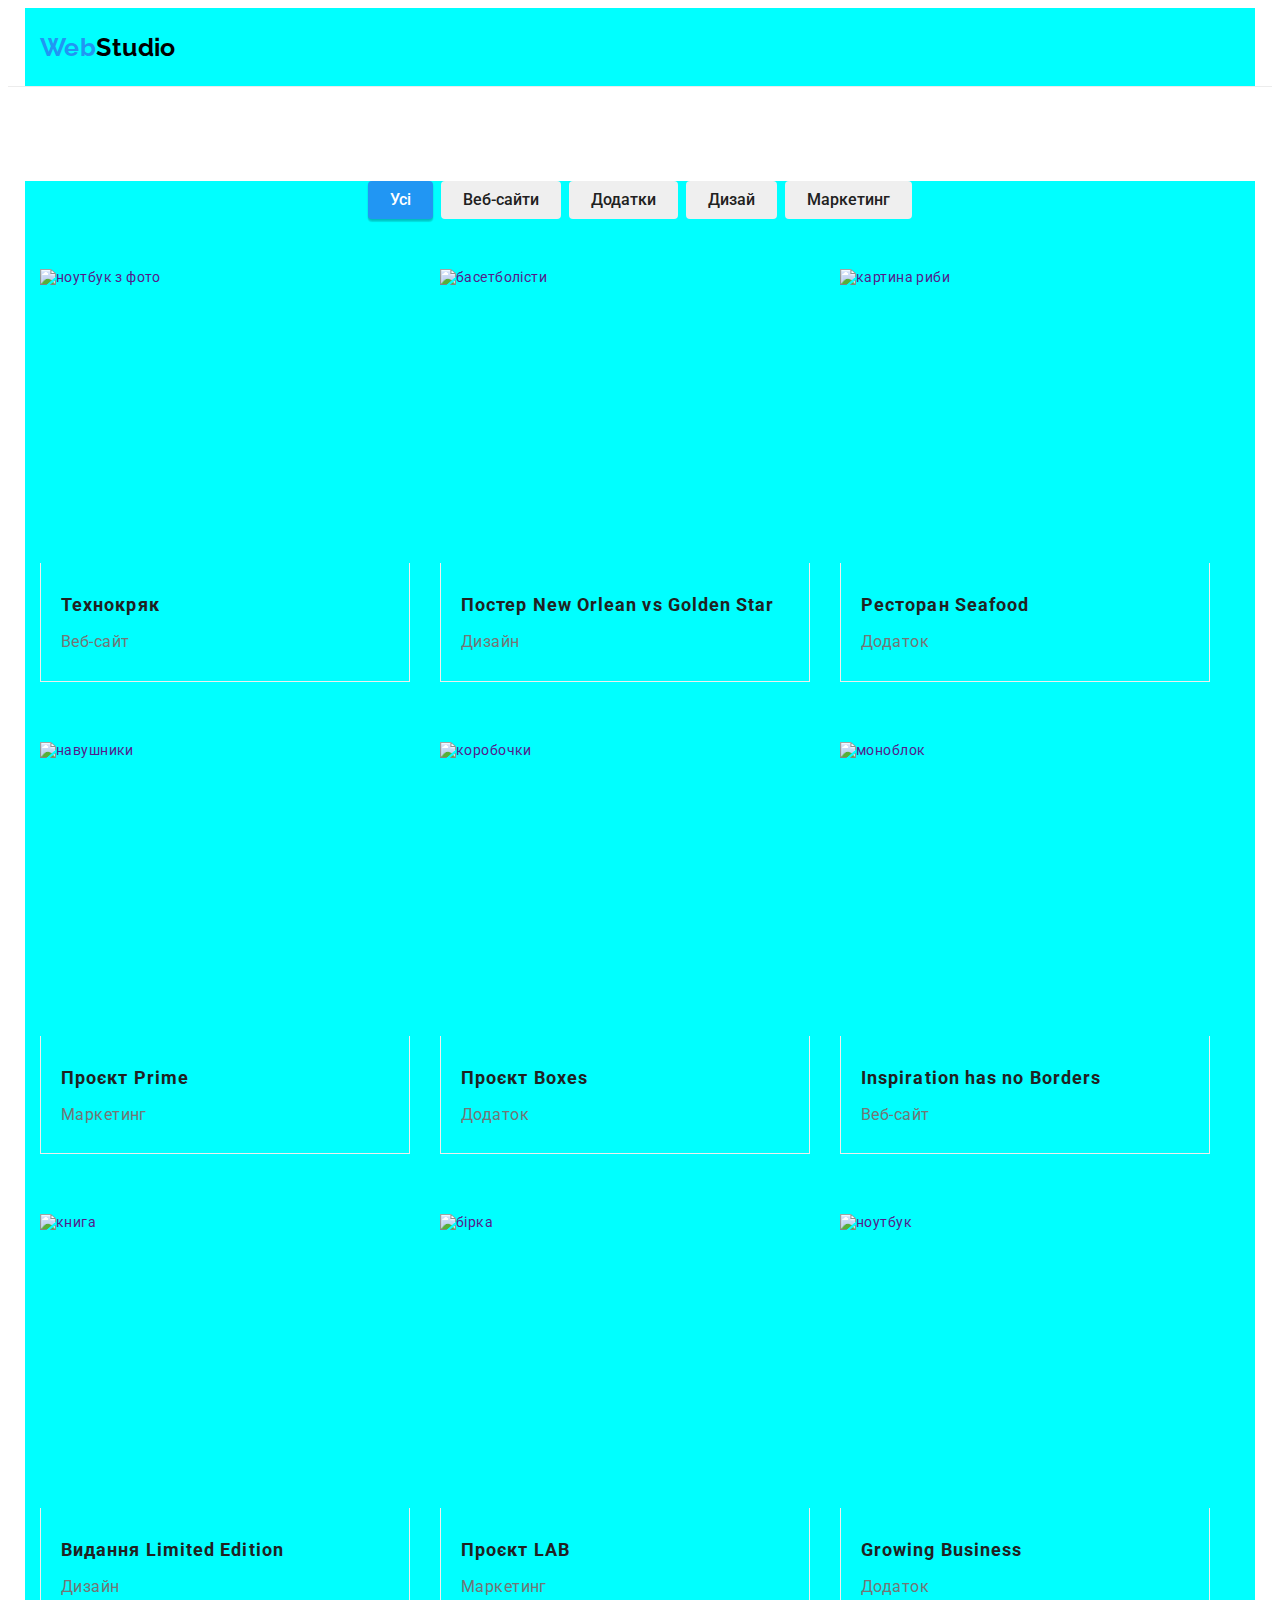
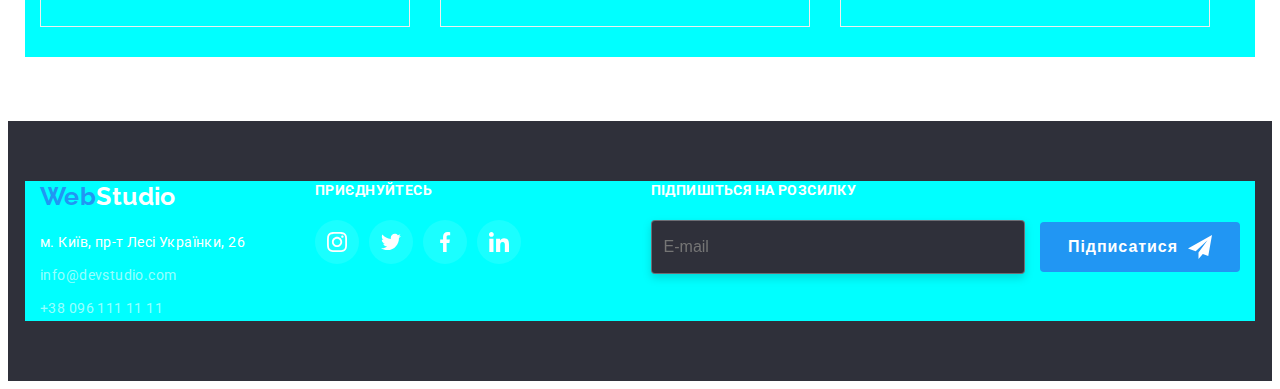
==== portfolio.html @ 5b174030 "Initial commit" ====
<!DOCTYPE html>
<html lang="uk">
  <head>
    <meta charset="UTF-8" />
    <meta http-equiv="X-UA-Compatible" content="IE=edge" />
    <meta name="viewport" content="width=device-width, initial-scale=1.0" />
    <title>WebStudio</title>
    <link rel="preconnect" href="https://fonts.googleapis.com" />
    <link rel="preconnect" href="https://fonts.gstatic.com" crossorigin />
    <link
      href="https://fonts.googleapis.com/css2?family=Raleway:wght@700&family=Roboto:wght@400;500;700;900&display=swap"
      rel="stylesheet"
    />
    <link
      rel="stylesheet"
      href="https://cdnjs.cloudflare.com/ajax/libs/modern-normalize/1.1.0/modern-normalize.min.css"
      integrity="sha512-wpPYUAdjBVSE4KJnH1VR1HeZfpl1ub8YT/NKx4PuQ5NmX2tKuGu6U/JRp5y+Y8XG2tV+wKQpNHVUX03MfMFn9Q=="
      crossorigin="anonymous"
      referrerpolicy="no-referrer"
    />

    <link rel="stylesheet" href="./css/style.css" />
    <link rel="stylesheet" href="./css/main.min.css" />
  </head>

  <body>
    <!--===================HEADER===================-->
    <header class="page__header">
      <div class="container box__header">
        <a href="index.html" class="logo"
          ><span class="logo__text">Web</span>Studio</a
        >

        <nav class="navigatio">
          <ul class="navigation__list list">
            <li class="navigation__item">
              <a href="index.html" class="navigation__link">Студія</a>
            </li>
            <li class="navigation__item">
              <a
                href="portfolio.html"
                class="navigation__link navigation__link--active"
                >Портфоліо</a
              >
            </li>
            <li class="navigation__item">
              <a href="#" class="navigation__link">Контакти</a>
            </li>
          </ul>
        </nav>

        <ul class="contacts__list list">
          <li class="contacts__item">
            <div class="zxc">
              <a href="mailto:info@devstudio.com" class="contacts__link"
                ><svg class="contacts__icon" width="16" height="12">
                  <use href="./images/sprite/symbol-defs.svg#mail"></use></svg
                >info@devstudio.com</a
              >
            </div>
          </li>
          <li class="contacts__item">
            <div class="zxc">
              <a href="tell:+380961111111" class="contacts__link">
                <svg class="contacts__icon" width="10" height="16">
                  <use href="./images/sprite/symbol-defs.svg#phone"></use></svg
                >+38 096 111 11 11</a
              >
            </div>
          </li>
        </ul>
      </div>
    </header>
    <!--===================/HEADER===================-->

    <!--основний блок-->
    <main>
      <!--що робимо-->
      <section class="works section">
        <div class="container">
          <h1 class="works__title visually-hidden">Портфоліо</h1>

          <ul class="list filter-list">
            <li class="filter-list__item">
              <button
                type="button"
                class="filter-list__button filter-list__button--active"
              >
                Усі
              </button>
            </li>
            <li class="item">
              <button type="button" class="filter-list__button">
                Веб-сайти
              </button>
            </li>
            <li class="item">
              <button type="button" class="filter-list__button">Додатки</button>
            </li>
            <li class="item">
              <button type="button" class="filter-list__button">Дизай</button>
            </li>
            <li class="item">
              <button type="button" class="filter-list__button">
                Маркетинг
              </button>
            </li>
          </ul>

          <ul class="example-list list">
            <li class="example-list__item">
              <a href="" class="example-list__link">
                <div class="portfolio-box">
                  <div class="ovearly-box">
                    <img
                      src="./images/portfolio/technocrat.jpg"
                      alt="ноутбук з фото"
                      width="370"
                      height="294"
                    />
                    <p class="ovearlay">
                      Ресурс пропонує комплексні пропозиції з різним рівнем
                      функціоналу та сервісів. Все це дозволить відвідувачу
                      отримати вичерпні відомості про компанію чи приватну
                      особу.
                    </p>
                  </div>
                </div>
                <div class="card-description">
                  <h2 class="card-description__title">Технокряк</h2>
                  <p class="card-description__subtitle">Веб-сайт</p>
                </div></a
              >
            </li>

            <li class="example-list__item">
              <a href="" class="example-list__link">
                <div class="portfolio-box">
                  <div class="ovearly-box">
                    <img
                      src="./images/portfolio/basketballplayer.jpg"
                      alt="басетболісти"
                      width="370"
                      height="294"
                    />
                    <p class="ovearlay">
                      Ресурс пропонує комплексні пропозиції з різним рівнем
                      функціоналу та сервісів. Все це дозволить відвідувачу
                      отримати вичерпні відомості про компанію чи приватну
                      особу.
                    </p>
                  </div>
                </div>

                <div class="card-description">
                  <h2 class="card-description__title">
                    Постер <span lang="en">New Orlean vs Golden Star</span>
                  </h2>
                  <p class="card-description__subtitle">Дизайн</p>
                </div></a
              >
            </li>

            <li class="example-list__item">
              <a href="" class="example-list__link">
                <div class="portfolio-box">
                  <div class="ovearly-box">
                    <img
                      src="./images/portfolio/seafood.jpg"
                      alt="картина риби"
                      width="370"
                      height="294"
                    />
                    <p class="ovearlay">
                      Ресурс пропонує комплексні пропозиції з різним рівнем
                      функціоналу та сервісів. Все це дозволить відвідувачу
                      отримати вичерпні відомості про компанію чи приватну
                      особу.
                    </p>
                  </div>
                </div>

                <div class="card-description">
                  <h2 class="card-description__title">
                    Ресторан <span lang="en">Seafood</span>
                  </h2>
                  <p class="card-description__subtitle">Додаток</p>
                </div></a
              >
            </li>

            <li class="example-list__item">
              <a href="" class="example-list__link">
                <div class="portfolio-box">
                  <div class="ovearly-box">
                    <img
                      src="./images/portfolio/headphone.jpg"
                      alt="навушники"
                      width="370"
                      height="294"
                    />
                    <p class="ovearlay">
                      Ресурс пропонує комплексні пропозиції з різним рівнем
                      функціоналу та сервісів. Все це дозволить відвідувачу
                      отримати вичерпні відомості про компанію чи приватну
                      особу.
                    </p>
                  </div>
                </div>

                <div class="card-description">
                  <h2 class="card-description__title">
                    Проєкт <span lang="en">Prime</span>
                  </h2>
                  <p class="card-description__subtitle">Маркетинг</p>
                </div></a
              >
            </li>

            <li class="example-list__item">
              <a href="" class="example-list__link">
                <div class="portfolio-box">
                  <div class="ovearly-box">
                    <img
                      src="./images/portfolio/boxes.jpg"
                      alt="коробочки"
                      width="370"
                      height="294"
                    />
                    <p class="ovearlay">
                      Ресурс пропонує комплексні пропозиції з різним рівнем
                      функціоналу та сервісів. Все це дозволить відвідувачу
                      отримати вичерпні відомості про компанію чи приватну
                      особу.
                    </p>
                  </div>
                </div>

                <div class="card-description">
                  <h2 class="card-description__title">
                    Проєкт <span lang="en">Boxes</span>
                  </h2>
                  <p class="card-description__subtitle">Додаток</p>
                </div></a
              >
            </li>

            <li class="example-list__item">
              <a href="" class="example-list__link">
                <div class="portfolio-box">
                  <div class="ovearly-box">
                    <img
                      src="./images/portfolio/boarders.jpg"
                      alt="моноблок"
                      width="370"
                      height="294"
                    />
                    <p class="ovearlay">
                      Ресурс пропонує комплексні пропозиції з різним рівнем
                      функціоналу та сервісів. Все це дозволить відвідувачу
                      отримати вичерпні відомості про компанію чи приватну
                      особу.
                    </p>
                  </div>
                </div>

                <div class="card-description">
                  <h2 class="card-description__title" lang="en">
                    Inspiration has no Borders
                  </h2>
                  <p class="card-description__subtitle">Веб-сайт</p>
                </div></a
              >
            </li>
            <li class="example-list__item">
              <a href="" class="example-list__link">
                <div class="portfolio-box">
                  <div class="ovearly-box">
                    <img
                      src="./images/portfolio/book.jpg"
                      alt="книга"
                      width="370"
                      height="294"
                    />
                    <p class="ovearlay">
                      Ресурс пропонує комплексні пропозиції з різним рівнем
                      функціоналу та сервісів. Все це дозволить відвідувачу
                      отримати вичерпні відомості про компанію чи приватну
                      особу.
                    </p>
                  </div>
                </div>

                <div class="card-description">
                  <h2 class="card-description__title">
                    Видання <span lang="en">Limited Edition</span>
                  </h2>
                  <p class="card-description__subtitle">Дизайн</p>
                </div></a
              >
            </li>

            <li class="example-list__item">
              <a href="" class="example-list__link">
                <div class="portfolio-box">
                  <div class="ovearly-box">
                    <img
                      src="./images/portfolio/tag.jpg"
                      alt="бірка"
                      width="370"
                      height="294"
                    />
                    <p class="ovearlay">
                      Ресурс пропонує комплексні пропозиції з різним рівнем
                      функціоналу та сервісів. Все це дозволить відвідувачу
                      отримати вичерпні відомості про компанію чи приватну
                      особу.
                    </p>
                  </div>
                </div>

                <div class="card-description">
                  <h2 class="card-description__title">
                    Проєкт <span lang="en">LAB</span>
                  </h2>
                  <p class="card-description__subtitle">Маркетинг</p>
                </div></a
              >
            </li>

            <li class="example-list__item">
              <a href="" class="example-list__link">
                <div class="portfolio-box">
                  <div class="ovearly-box">
                    <img
                      src="./images/portfolio/laptop.jpg"
                      alt="ноутбук"
                      width="370"
                      height="294"
                    />
                    <p class="ovearlay">
                      Ресурс пропонує комплексні пропозиції з різним рівнем
                      функціоналу та сервісів. Все це дозволить відвідувачу
                      отримати вичерпні відомості про компанію чи приватну
                      особу.
                    </p>
                  </div>
                </div>

                <div class="card-description">
                  <h2 class="card-description__title" lang="en">
                    Growing Business
                  </h2>
                  <p class="card-description__subtitle">Додаток</p>
                </div></a
              >
            </li>
          </ul>
        </div>
      </section>
    </main>

    <!--===================FOOTER===================-->
    <footer class="page-footer">
      <div class="container footer-box">
        <div class="box-addres">
          <a href="index.html" class="box-addres__link"
            ><span class="logo__text">Web</span>Studio</a
          >
          <address class="address-webstudio">
            <ul class="address-webstudio__list list">
              <li class="address-webstudio__item">
                <a
                  href="https://goo.gl/maps/kFcxwoq7Mo2dKfp76"
                  class="address-webstudio__link"
                  target="_blank"
                  >м. Київ, пр-т Лесі Українки, 26</a
                >
              </li>
              <li class="address-webstudio__item">
                <a
                  href="mailto:info@devstudio.com"
                  class="address-webstudio__link-contacts address-webstudio__link"
                  >info@devstudio.com</a
                >
              </li>
              <li class="address-webstudio__item">
                <a
                  href="tell:+380961111111"
                  class="address-webstudio__link-contacts address-webstudio__link"
                  >+38 096 111 11 11</a
                >
              </li>
            </ul>
          </address>
        </div>
        <div class="footer-social">
          <h2 class="footer-social__title footer__title">ПРИЄДНУЙТЕСЬ</h2>
          <ul class="footer-social__list list">
            <li class="footer-social__item">
              <a href="" class="footer-social__link"
                ><svg class="footer-social__icon" width="20" height="20">
                  <use
                    href="./images/sprite/symbol-defs.svg#instagram"
                  ></use></svg
              ></a>
            </li>
            <li class="footer-social__item">
              <a href="" class="footer-social__link"
                ><svg class="footer-social__icon" width="20" height="20">
                  <use
                    href="./images/sprite/symbol-defs.svg#twitter"
                  ></use></svg
              ></a>
            </li>
            <li class="footer-social__item">
              <a href="" class="footer-social__link"
                ><svg class="footer-social__icon" width="20" height="20">
                  <use
                    href="./images/sprite/symbol-defs.svg#facebook"
                  ></use></svg
              ></a>
            </li>
            <li class="footer-social__item">
              <a href="" class="footer-social__link"
                ><svg class="footer-social__icon" width="20" height="20">
                  <use
                    href="./images/sprite/symbol-defs.svg#linkedin"
                  ></use></svg
              ></a>
            </li>
          </ul>
        </div>
        <form class="subscription">
          <p class="subscription__title footer__title">
            Підпишіться на розсилку
          </p>
          <input
            class="subscription__mail"
            type="email"
            required
            placeholder="E-mail"
          />
          <button class="subscription__btn" type="submit">Підписатися</button>
        </form>
      </div>
    </footer>
    <!--===================/FOOTER===================-->
  </body>
</html>
---- css/main.min.css ----
:root{--main-font-family: "Roboto", sans-serif;--secondary-font-family: "Raleway", sans-serif;--main-fs: 14px;--main-ls: 0.03em;--accent-color: #2196f3;--mail-color-text: #757575;--secondary-color-text: #212121;--main-bg-color: #ffffff;--main-color-darck-fon: #ffffff;--accent-color-bg: #2196f3;--card-set-gap: 30px;--transition-dur-and-func: 250ms cubic-bezier(0.4, 0, 0.2, 1)}body{background-color:var(--main-bg-color);color:var(--mail-color-text);font-size:var(--main-fs);font-family:var(--main-font-family);letter-spacing:var(--main-ls)}a{text-decoration:none}.list{list-style:none;margin:0;padding:0}h1,h2,h3,h4,p{margin:0;padding:0}img{display:block;max-width:100%}.title{color:var(--secondary-color-text);font-weight:700;font-size:36px;line-height:1.16;text-align:center;margin-bottom:50px}.container{padding-left:15px;padding-right:15px}@media screen and (min-width: 480px){.container{width:480px;margin-left:auto;margin-right:auto}}@media screen and (min-width: 768px){.container{width:768px}}@media screen and (min-width: 1200px){.container{width:1200px}}.section{padding-top:94px;padding-bottom:94px}.section.we-do{padding-top:0}.visually-hidden{position:absolute;white-space:nowrap;width:1px;height:1px;overflow:hidden;border:0;padding:0;clip:rect(0 0 0 0);-webkit-clip-path:inset(50%);clip-path:inset(50%);margin:-1px}.cards,.team-title .products__item{position:relative}.backdrop.is-hidden{visibility:hidden;opacity:0;pointer-events:none}.container{padding-left:15px;padding-right:15px}@media screen and (min-width: 480px){.container{width:480px;margin-left:auto;margin-right:auto;background-color:aqua}}@media screen and (min-width: 768px){.container{width:768px}}@media screen and (min-width: 1200px){.container{width:1200px}}.box__header{display:flex;align-items:center}.page__header{border-bottom:1px solid #ececec}.logo{display:block;margin-right:93px;padding-top:24px;padding-bottom:24px;color:#000;font-family:var(--secondary-font-family);font-weight:700;font-size:25px;line-height:1.2}.logo__text{color:var(--accent-color)}.navigation__list{display:none;transform:color var(--transition-dur-and-func)}.navigation__item{position:relative;margin-right:50px}.navigation__item:last-child{margin-right:0px}.navigation__link{display:block;padding-bottom:32px;padding-top:32px;color:var(--secondary-color-text);font-weight:500;line-height:1.15;letter-spacing:.02em;transition:color var(--transition-dur-and-func)}.navigation__link:hover,.navigation__link:focus{color:var(--accent-color)}.navigation__link--active{color:var(--accent-color)}.navigation__link--active::after{color:var(--accent-color);position:absolute;content:"";bottom:-1px;left:0;height:4px;width:100%;border-radius:2px;background-color:var(--accent-color-bg)}::after .navigation__link--active{opacity:0}.contacts__list{display:none;margin-left:auto;transition:color var(--transition-dur-and-func)}.contacts__item:not(:last-child){margin-right:50px}.contacts__link{color:var(--mail-color-text);font-weight:500;display:flex;align-items:center;padding-bottom:32px;padding-top:32px;transition:color var(--transition-dur-and-func)}.contacts__link:hover,.contacts__link:focus{color:var(--accent-color)}.contacts__icon{fill:var(--mail-color-text);margin-right:10px;transition:fill var(--transition-dur-and-func)}.contacts__link:hover .contacts__icon,.contacts__link:focus .contacts__icon{fill:var(--accent-color)}.mobile-menu{position:fixed;top:0;left:0;width:100%;height:100%;z-index:100;background:#fff;box-shadow:0px 4px 8px rgba(0,0,0,.04),0px 2px 4px rgba(0,0,0,.08),0px 1px 3px rgba(0,0,0,.16);opacity:0;visibility:hidden;pointer-events:none;transition:opacity var(--transition-dur-and-func),visibility var(--transition-dur-and-func)}.mobile-menu.is-open{opacity:1;visibility:visible;pointer-events:auto}.mobile-menu__container{position:relative;padding-left:40px}.mobile-menu__button-open{border:none;background-color:inherit;line-height:0;margin-left:auto;padding:0}.mobile-menu__button-close{position:absolute;top:10px;right:15px;border:none;background-color:inherit;line-height:0;margin-left:auto;padding:0}.mobile-menu__button-close .mobile-menu-navigation__list{margin-bottom:auto}.mobile-menu__button-close .mobile-menu-navigation__link{font-weight:500;font-size:40px;line-height:1.17;letter-spacing:.02em;color:var(--secondary-color-text)}.hero{padding-top:200px;padding-bottom:200px;max-width:1600px;margin:0 auto;background-color:#2f303a;background-image:linear-gradient(to right, rgba(47, 48, 58, 0.4), rgba(47, 48, 58, 0.4)),url(../images/bg/hero.jpg);text-align:center}.hero__title{margin-bottom:30px;color:var(--main-color-darck-fon);font-weight:900;font-size:44px;line-height:1.4;letter-spacing:.06em;align-items:center;text-transform:uppercase}.hero__button{padding-top:10px;padding-bottom:10px;padding-left:32px;padding-right:32px;color:var(--main-color-darck-fon);background-color:var(--accent-color-bg);min-width:200px;font-family:var(--main-font-family);font-weight:700;font-size:16px;line-height:1.87;align-items:center;text-align:center;letter-spacing:.06em;cursor:pointer;border:0px;border-radius:4px;transition:background-color var(--transition-dur-and-func),box-shadow var(--transition-dur-and-func),border-radius var(--transition-dur-and-func)}.hero__button:hover,.hero__button:focus{background-color:#188ce8;box-shadow:0px 4px 4px rgba(0,0,0,.15) 4px}.hero__button .active{background-color:var(--accent-color-bg)}.privileges__title{margin-bottom:10px;color:var(--secondary-color-text);font-weight:700;font-size:var(--main-fs);line-height:1.15;text-transform:uppercase}.privileges__list{display:flex;flex-wrap:wrap;gap:30px}.privileges__item{width:270px}.privileges__subtitle{line-height:1.7}.privileges__box{display:flex;margin-bottom:30px;height:120px;background-color:#f5f4fa;border-radius:4px;justify-content:center;align-items:center}.privileges__icon{display:flex;width:70px;height:70px}.products__list{display:flex}.products__item{flex-basis:calc((100% - 60px)/3)}.products__item:not(:last-child){margin-right:var(--card-set-gap)}.cards__title{position:absolute;bottom:0;left:0;display:flex;width:100%;height:70px;overflow:auto;align-items:center;justify-content:center;font-weight:700;font-size:14px;line-height:1.14;text-align:center;letter-spacing:.03em;text-transform:uppercase;color:var(--main-color-darck-fon);background-color:rgba(47,48,58,.8)}.team{background-color:#f5f4fa}.team__list{display:flex}.team__item{flex-basis:calc((100% - 90px)/4);background-color:var(--main-bg-color);box-shadow:0px 1px 3px rgba(0,0,0,.12),0px 1px 1px rgba(0,0,0,.14),0px 2px 1px rgba(0,0,0,.2);border-radius:0px 0px 4px 4px}.team__item:not(:last-child){margin-right:var(--card-set-gap)}.team-box__title{margin-bottom:10px;color:var(--secondary-color-text);font-weight:500;font-size:16px;line-height:1.18;text-align:center}.team-box__subtitle{font-size:16px;line-height:1.18;text-align:center;margin-bottom:16px}.team-box{padding-top:30px;padding-bottom:30px}.social-list{display:flex;justify-content:center;-moz-column-gap:10px;column-gap:10px}.social-list__link{display:flex;align-items:center;justify-content:center;width:44px;height:44px;border-radius:50%;background-color:#fff;transition:background-color var(--transition-dur-and-func)}.social-list__link:hover,.social-list__link:focus{background-color:var(--accent-color-bg)}.social-list__icon{fill:#afb1b8;transition:fill var(--transition-dur-and-func)}.social-list__link:hover .social-list__icon,.social-list__link:focus .social-list__icon{fill:#fff}.clients__list{display:flex;justify-content:center;align-items:center}.clients__icon{fill:#afb1b8;transition:fill var(--transition-dur-and-func)}.clients__link:hover .clients__icon,.clients__link:focus .clients__icon{fill:#2196f3}.clients__item{flex-basis:calc((100% - 150px)/6)}.clients__item:not(:last-child){margin-right:var(--card-set-gap)}.clients__link{display:flex;align-items:center;justify-content:center;border:1px solid #afb1b8;border-radius:4px;height:92px;transition:fill var(--transition-dur-and-func),border var(--transition-dur-and-func)}.clients__link:hover,.clients__link:focus{border:1px solid #2196f3;border-radius:4px}.page-footer{padding-top:60px;padding-bottom:60px;background-color:#2f303a;line-height:1.7;font-size:14px}.footer-box,.footer-social-link{display:flex}.box-addres__link{display:inline-block;gap:9px;margin-bottom:20px;color:var(--main-color-darck-fon);font-family:var(--secondary-font-family);font-weight:700;font-size:25px;line-height:1.2}.address-webstudio{color:var(--main-color-darck-fon);font-style:normal}.address-webstudio__item:not(:last-child){margin-bottom:9px}.address-webstudio__link{font-size:14px;line-height:1.71;letter-spacing:.03em;color:#fff}.address-webstudio__link:hover,.address-webstudio__link:focus{color:var(--accent-color)}.address-webstudio__link-contacts{color:rgba(255,255,255,.6);transition:color var(--transition-dur-and-func)}.footer-social{margin-left:70px}.footer__title{margin-bottom:20px;font-weight:700;font-size:14px;line-height:1.33;text-transform:uppercase;color:#fff}.footer-social__list{display:flex;justify-content:center;-moz-column-gap:10px;column-gap:10px}.footer-social__link{display:flex;align-items:center;justify-content:center;width:44px;height:44px;border-radius:50%;background-color:rgba(255,255,255,.1);transition:background-color var(--transition-dur-and-func)}.footer-social__link:hover,.footer-social__link:focus{background-color:#2196f3}.footer-social__icon{fill:#fff}.subscription{margin-left:auto}.subscription__mail{display:inline-flex;background-color:#2f303a;margin-right:12px;padding-left:12px;width:358px;height:50px;border:1px solid rgba(255,255,255,.3);filter:drop-shadow(0px 4px 4px rgba(0, 0, 0, 0.15));border-radius:4px;color:rgba(255,255,255,.6);font-size:16px;line-height:1.25}.subscription__btn{display:inline-flex;width:200px;height:50px;margin-left:auto;margin-right:auto;background-color:var(--accent-color-bg);color:var(--main-color-darck-fon);align-items:center;justify-content:center;letter-spacing:.06em;font-weight:700;font-size:16px;line-height:30px;border-radius:4px;border:var(--accent-color-bg);cursor:pointer;transition:background-color var(--transition-dur-and-func),box-shadow var(--transition-dur-and-func),border-radius var(--transition-dur-and-func)}.subscription__btn:hover,.subscription__btn:focus{background-color:#188ce8;box-shadow:0px 4px 4px rgba(0,0,0,.15) 4px}.subscription__btn::after{content:"";width:24px;height:24px;margin-left:10px;background-image:url(../images/svg/icon-send.svg)}.mobile-menu{position:fixed;top:0;left:0;width:100%;height:100%;z-index:100;background:#fff;box-shadow:0px 4px 8px rgba(0,0,0,.04),0px 2px 4px rgba(0,0,0,.08),0px 1px 3px rgba(0,0,0,.16);opacity:0;visibility:hidden;pointer-events:none;transition:opacity var(--transition-dur-and-func),visibility var(--transition-dur-and-func)}.mobile-menu.is-open{opacity:1;visibility:visible;pointer-events:auto}.mobile-menu__container{position:relative;padding-left:40px}.mobile-menu__button-open{border:none;background-color:inherit;line-height:0;margin-left:auto;padding:0}.mobile-menu__button-close{position:absolute;top:10px;right:15px;border:none;background-color:inherit;line-height:0;margin-left:auto;padding:0}.mobile-menu__button-close .mobile-menu-navigation__list{margin-bottom:auto}.mobile-menu__button-close .mobile-menu-navigation__link{font-weight:500;font-size:40px;line-height:1.17;letter-spacing:.02em;color:var(--secondary-color-text)}.filter-list{display:flex;justify-content:center;margin-bottom:50px;gap:8px}.filter-list__button{padding-top:6px;padding-bottom:6px;padding-left:22px;padding-right:22px;color:var(--secondary-color-text);font-family:var(--main-font-family);font-weight:500;font-size:16px;line-height:1.6;cursor:pointer;border:0px;border-radius:4px;transition:background-color var(--transition-dur-and-func),color var(--transition-dur-and-func),box-shadow var(--transition-dur-and-func)}.filter-list__button:hover,.filter-list__button:focus{background:var(--accent-color-bg);color:var(--main-color-darck-fon);box-shadow:0px 3px 1px rgba(0,0,0,.1),0px 1px 2px rgba(0,0,0,.08),0px 2px 2px rgba(0,0,0,.12);border-radius:4px}.filter-list__button--active{background-color:var(--accent-color-bg);color:var(--main-color-darck-fon);box-shadow:0px 3px 1px rgba(0,0,0,.1),0px 1px 2px rgba(0,0,0,.08),0px 2px 2px rgba(0,0,0,.12)}.example-list{display:flex;flex-wrap:wrap;margin-right:calc(-1*var(--card-set-gap));margin-bottom:calc(-1*var(--card-set-gap));gap:30px}.portfolio-box{position:relative}.example-list__link{flex-basis:calc((100% - 60px)/3);margin-bottom:var(--card-set-gap);display:block;transition:box-shadow var(--transition-dur-and-func)}.example-list__link:hover,.example-list__link:focus{box-shadow:0px 1px 1px rgba(0,0,0,.12),0px 4px 4px rgba(0,0,0,.06),1px 4px 6px rgba(0,0,0,.16)}.card-description__title{margin-bottom:4px;color:var(--secondary-color-text);font-weight:700;font-size:18px;line-height:2;letter-spacing:.06em}.card-description__subtitle{font-size:16px;line-height:1.87;color:var(--mail-color-text)}.card-description{border:1px solid #eee;border-top:none;padding-left:20px;padding-right:20px;padding-top:24px;padding-bottom:24px}.ovearly-box{position:relative;overflow:hidden}.ovearlay{position:absolute;top:0;left:0;display:flex;width:100%;height:100%;overflow:auto;padding-left:24px;padding-right:24px;align-items:center;background-color:rgba(33,150,243,.9);font-size:18px;line-height:1.55;letter-spacing:.03em;color:var(--main-color-darck-fon);transform:translateY(101%);transition:transform var(--transition-dur-and-func)}.example-list__link:hover .ovearlay,.example-list__link:focus .ovearlay{transform:translateY(0)}.backdrop{position:fixed;top:0;left:0;z-index:88;width:100%;height:100%;background-color:rgba(0,0,0,.2);transition:opacity var(--transition-dur-and-func),visibility var(--transition-dur-and-func)}.modal{position:absolute;top:50%;left:50%;transform:translate(-50%, -50%);min-width:528px;min-height:581px;padding:40px;background:#fff;box-shadow:0px 1px 3px rgba(0,0,0,.12),0px 1px 1px rgba(0,0,0,.14),0px 2px 1px rgba(0,0,0,.2);border-radius:4px}.modal__btn{position:absolute;display:flex;justify-content:center;align-items:center;top:8px;right:8px;width:30px;height:30px;border-radius:50%;background:#fff;border:1px solid rgba(0,0,0,.1);cursor:pointer}.modal__icon:hover{fill:#188ce8}.form-window{display:flex;flex-direction:column}.form-window__title{margin-bottom:12px;font-weight:700;font-size:20px;line-height:1.15;text-align:center;letter-spacing:.03em;color:var(--secondary-color-text)}.form-window__label{margin-bottom:10px}.form-window__subtitle{display:block;margin-bottom:4px;font-size:12px;line-height:1.16;letter-spacing:.01em}.form-window__wrapper{position:relative;display:block}.form-window__input{padding-left:42px;width:100%;height:40px;border:1px solid rgba(33,33,33,.2);border-radius:4px;transition:border-color var(--transition-dur-and-func)}.form-window__input:focus{outline:none;border-color:var(--accent-color)}.form-window__icon{position:absolute;left:12px;top:50%;transform:translateY(-50%);transition:fill var(--transition-dur-and-func)}.form-window__input:focus+.form-window__icon{fill:var(--accent-color)}.form-window__comment{display:block;padding:16px 12px 16px 12px;width:100%;height:120px;border:1px solid rgba(33,33,33,.2);border-radius:4px;resize:none;transition:border-color var(--transition-dur-and-func)}.form-window__comment:focus{outline:none;border-color:var(--accent-color)}.form-window__comment::-moz-placeholder{font-size:12px;line-height:1.16px;letter-spacing:.01em;color:rgba(117,117,117,.5)}.form-window__comment:-ms-input-placeholder{font-size:12px;line-height:1.16px;letter-spacing:.01em;color:rgba(117,117,117,.5)}.form-window__comment::placeholder{font-size:12px;line-height:1.16px;letter-spacing:.01em;color:rgba(117,117,117,.5)}.form-window__label-coment{margin-bottom:25px}.form-window__lable-checkbox{display:flex;justify-content:center;align-items:center;margin-bottom:30px}.form-window__icon-checked{margin-right:8px;width:16px;height:15px;border:2px solid #212121;border-radius:2px}.form-window__icon-checked-on{display:none}.form-window__input-checkbox:focus+.form-window__icon-checked-on{border-color:var(--accent-color-bg)}.form-window__input-checkbox:checked+.form-window__icon-checked .form-window__icon-checked-on{display:block}.form-window__input-checkbox{position:absolute;-webkit-appearance:none;-moz-appearance:none;appearance:none}.form-window__link{-webkit-text-decoration:revert;text-decoration:revert;font-size:14px;line-height:1.71;letter-spacing:.03em;color:var(--accent-color);transition:-webkit-text-decoration var(--transition-dur-and-func);transition:text-decoration var(--transition-dur-and-func);transition:text-decoration var(--transition-dur-and-func), -webkit-text-decoration var(--transition-dur-and-func)}.form-window__link:hover,.form-window__link:focus{outline:none;text-decoration:none}.form-window__button{display:flex;padding-top:10px;padding-bottom:10px;padding-left:52px;padding-right:52px;width:200px;color:var(--main-color-darck-fon);background-color:var(--accent-color-bg);font-family:var(--main-font-family);font-weight:700;font-size:16px;line-height:1.87;margin-left:auto;margin-right:auto;align-items:center;justify-content:center;letter-spacing:.06em;cursor:pointer;border:0px;border-radius:4px;transition:background-color var(--transition-dur-and-func),box-shadow var(--transition-dur-and-func),border-radius var(--transition-dur-and-func)}.form-window__button:hover,.form-window__button:focus{outline:none;background-color:#188ce8;box-shadow:0px 4px 4px rgba(0,0,0,.15) 4px}/*# sourceMappingURL=main.min.css.map */
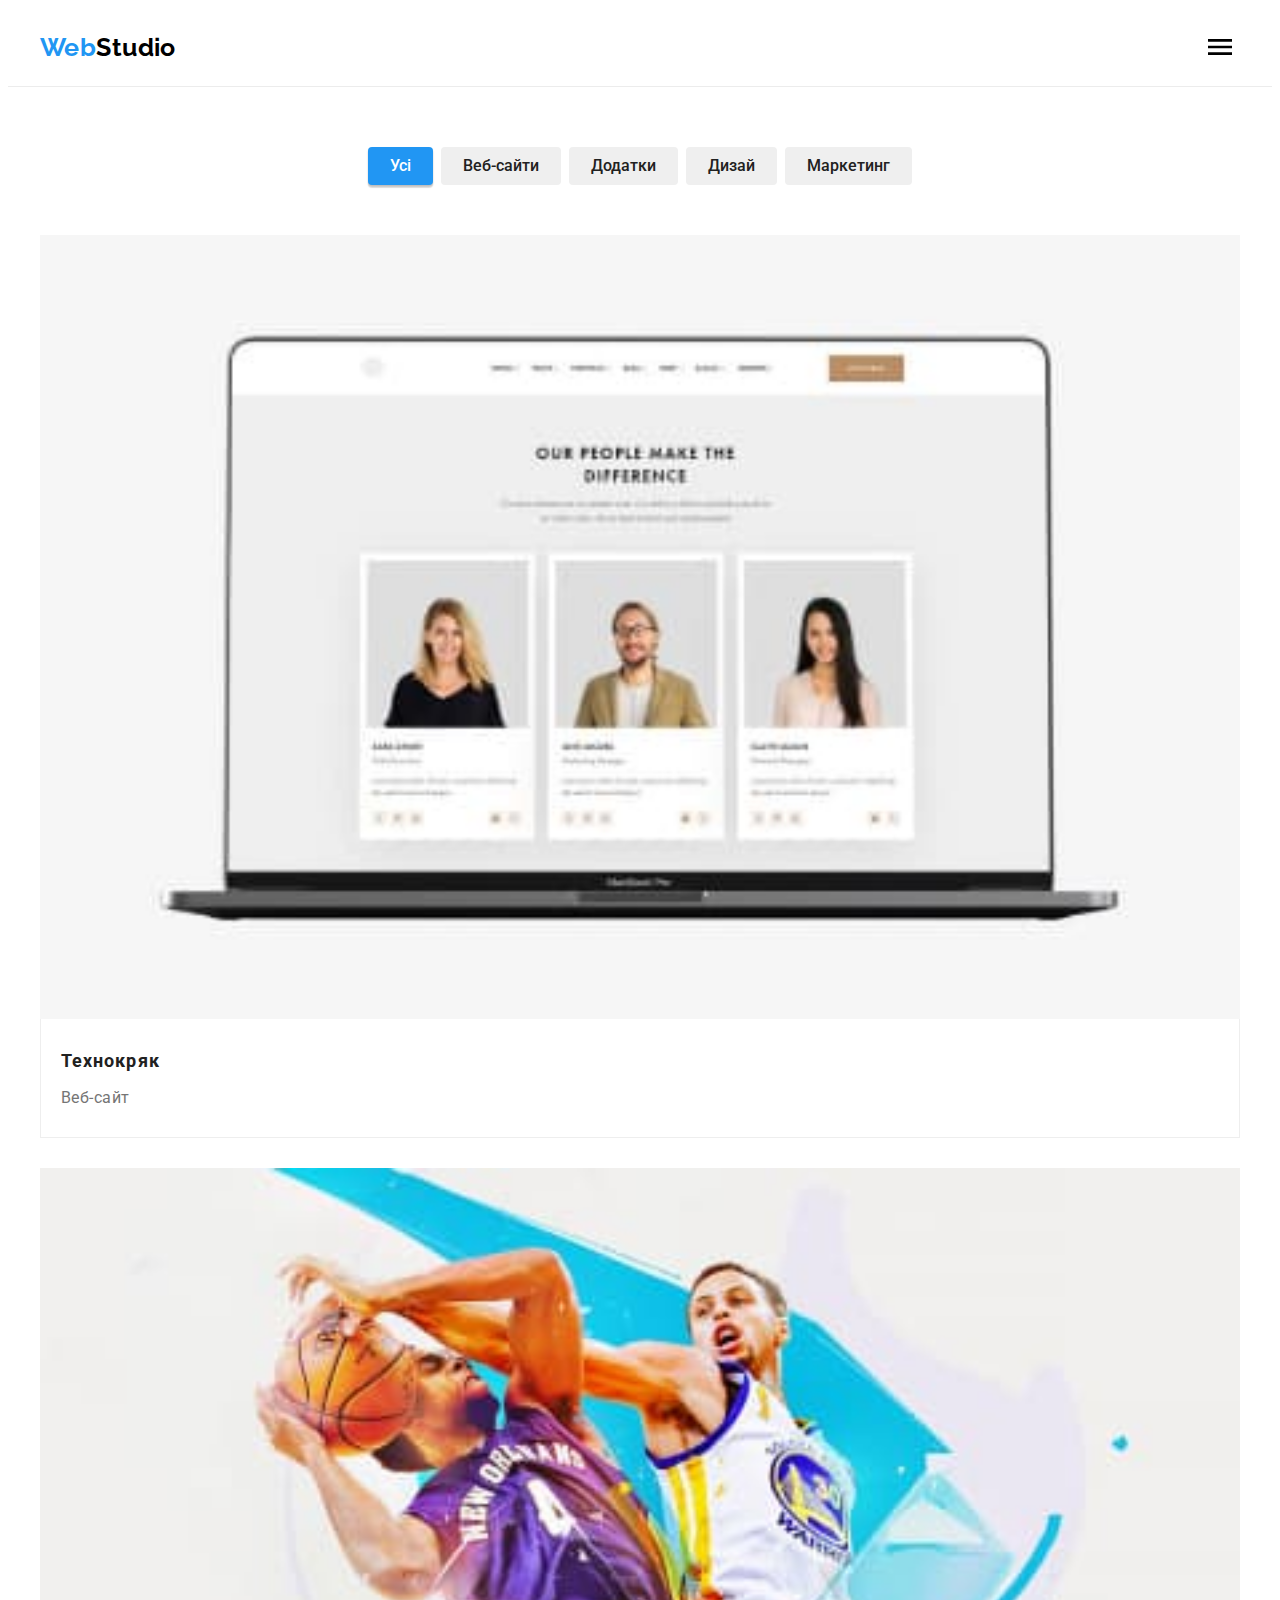
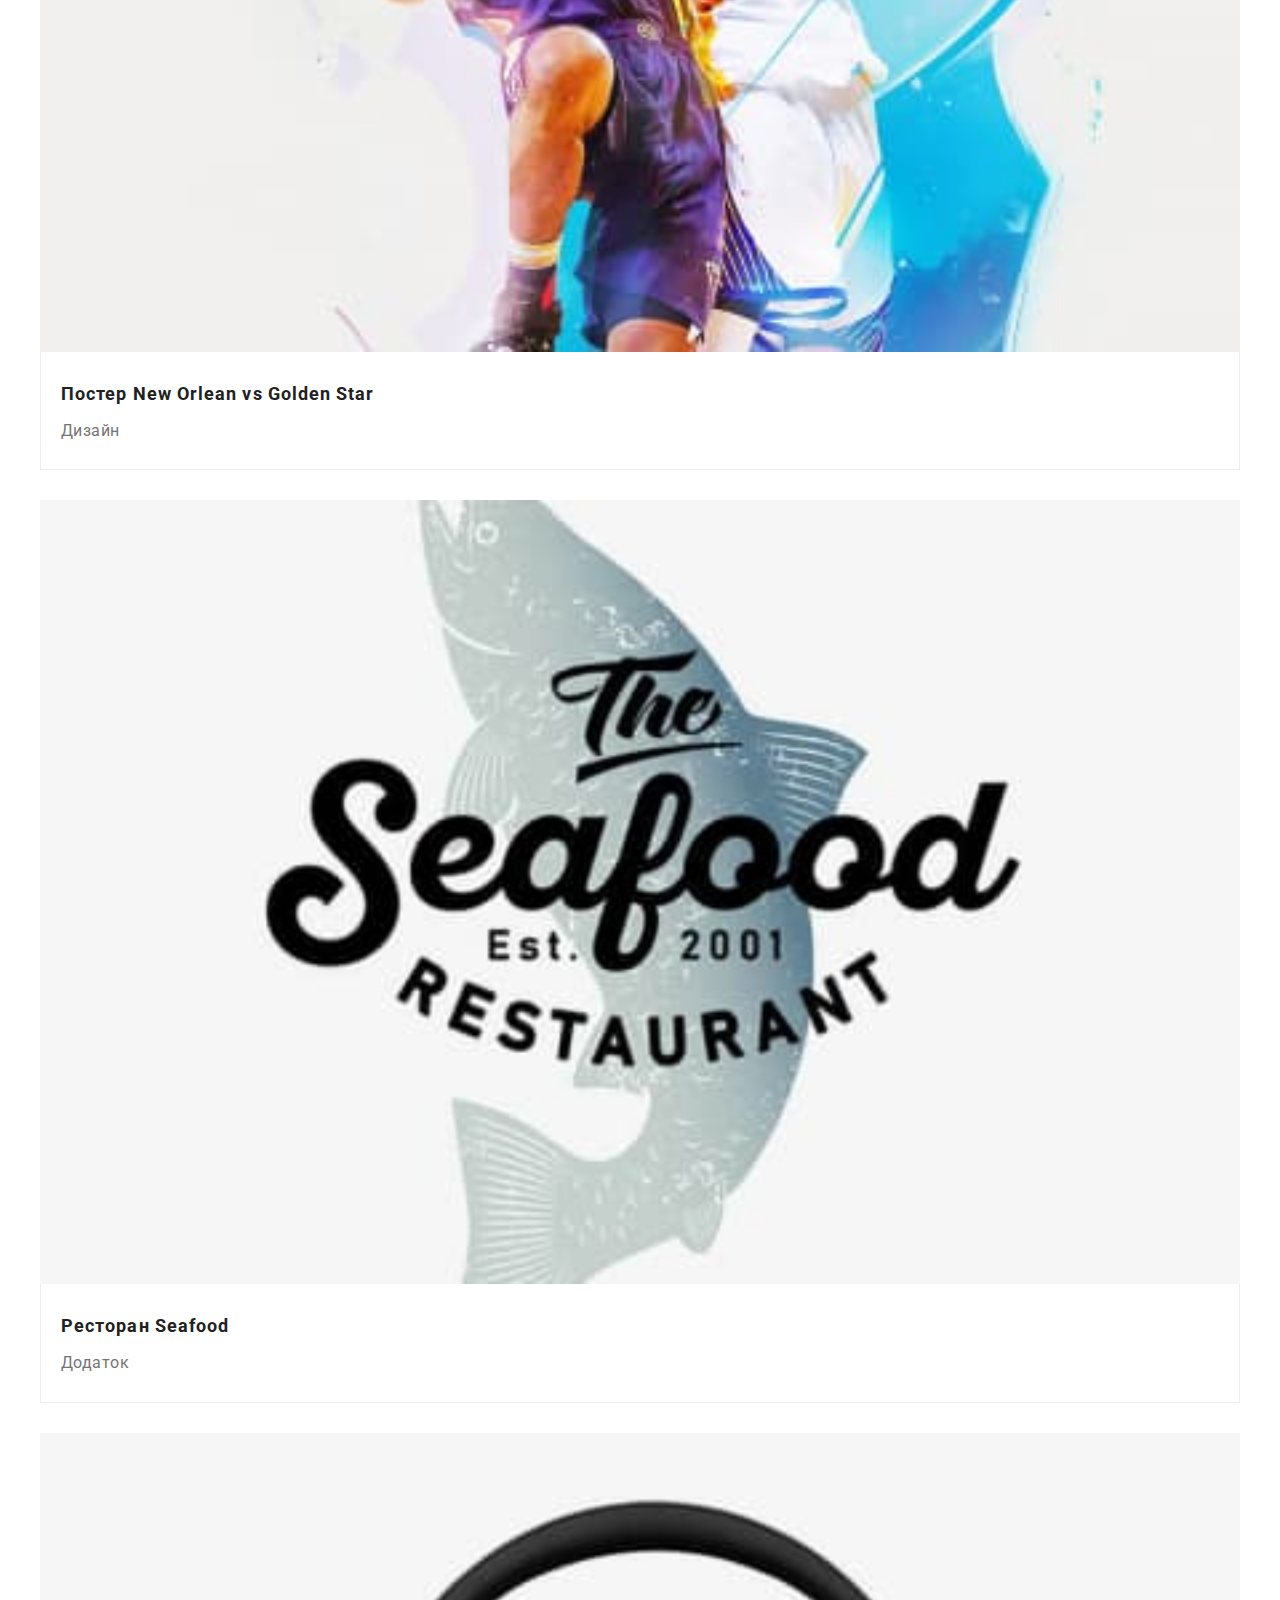
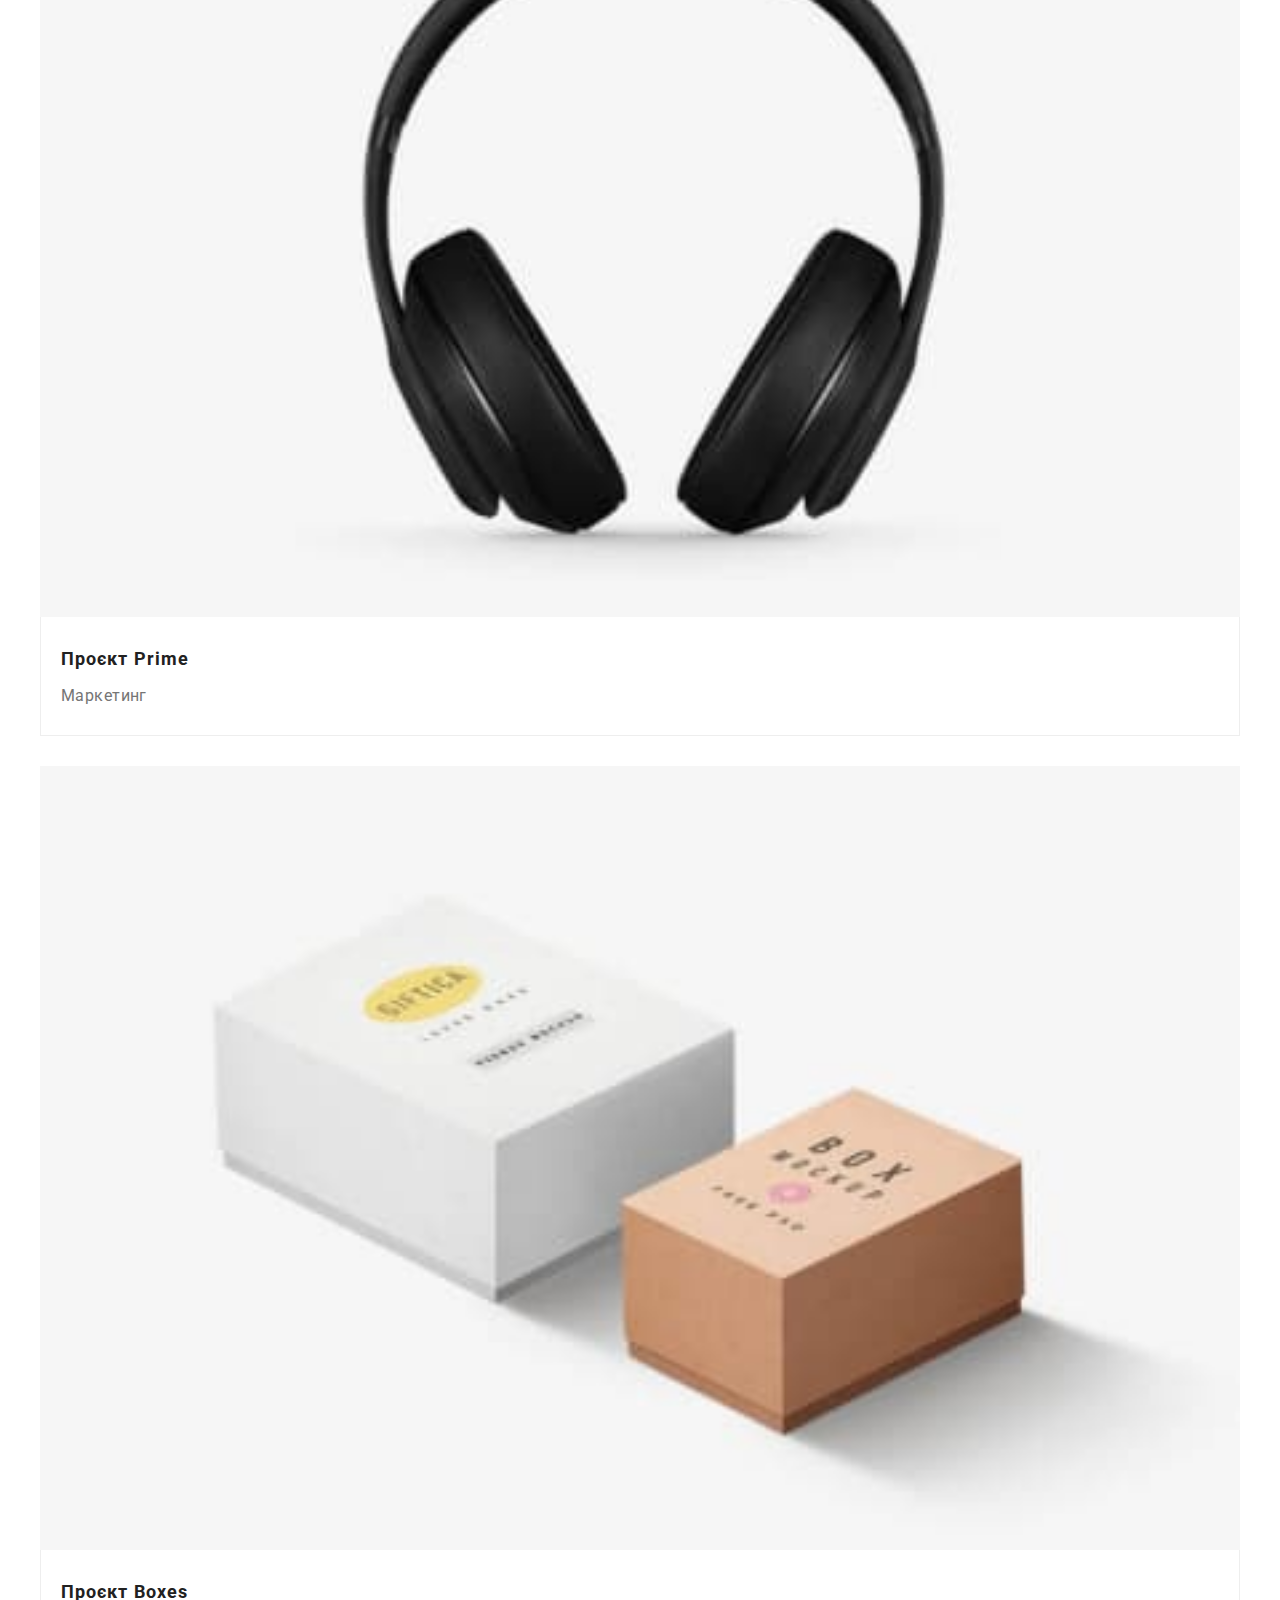
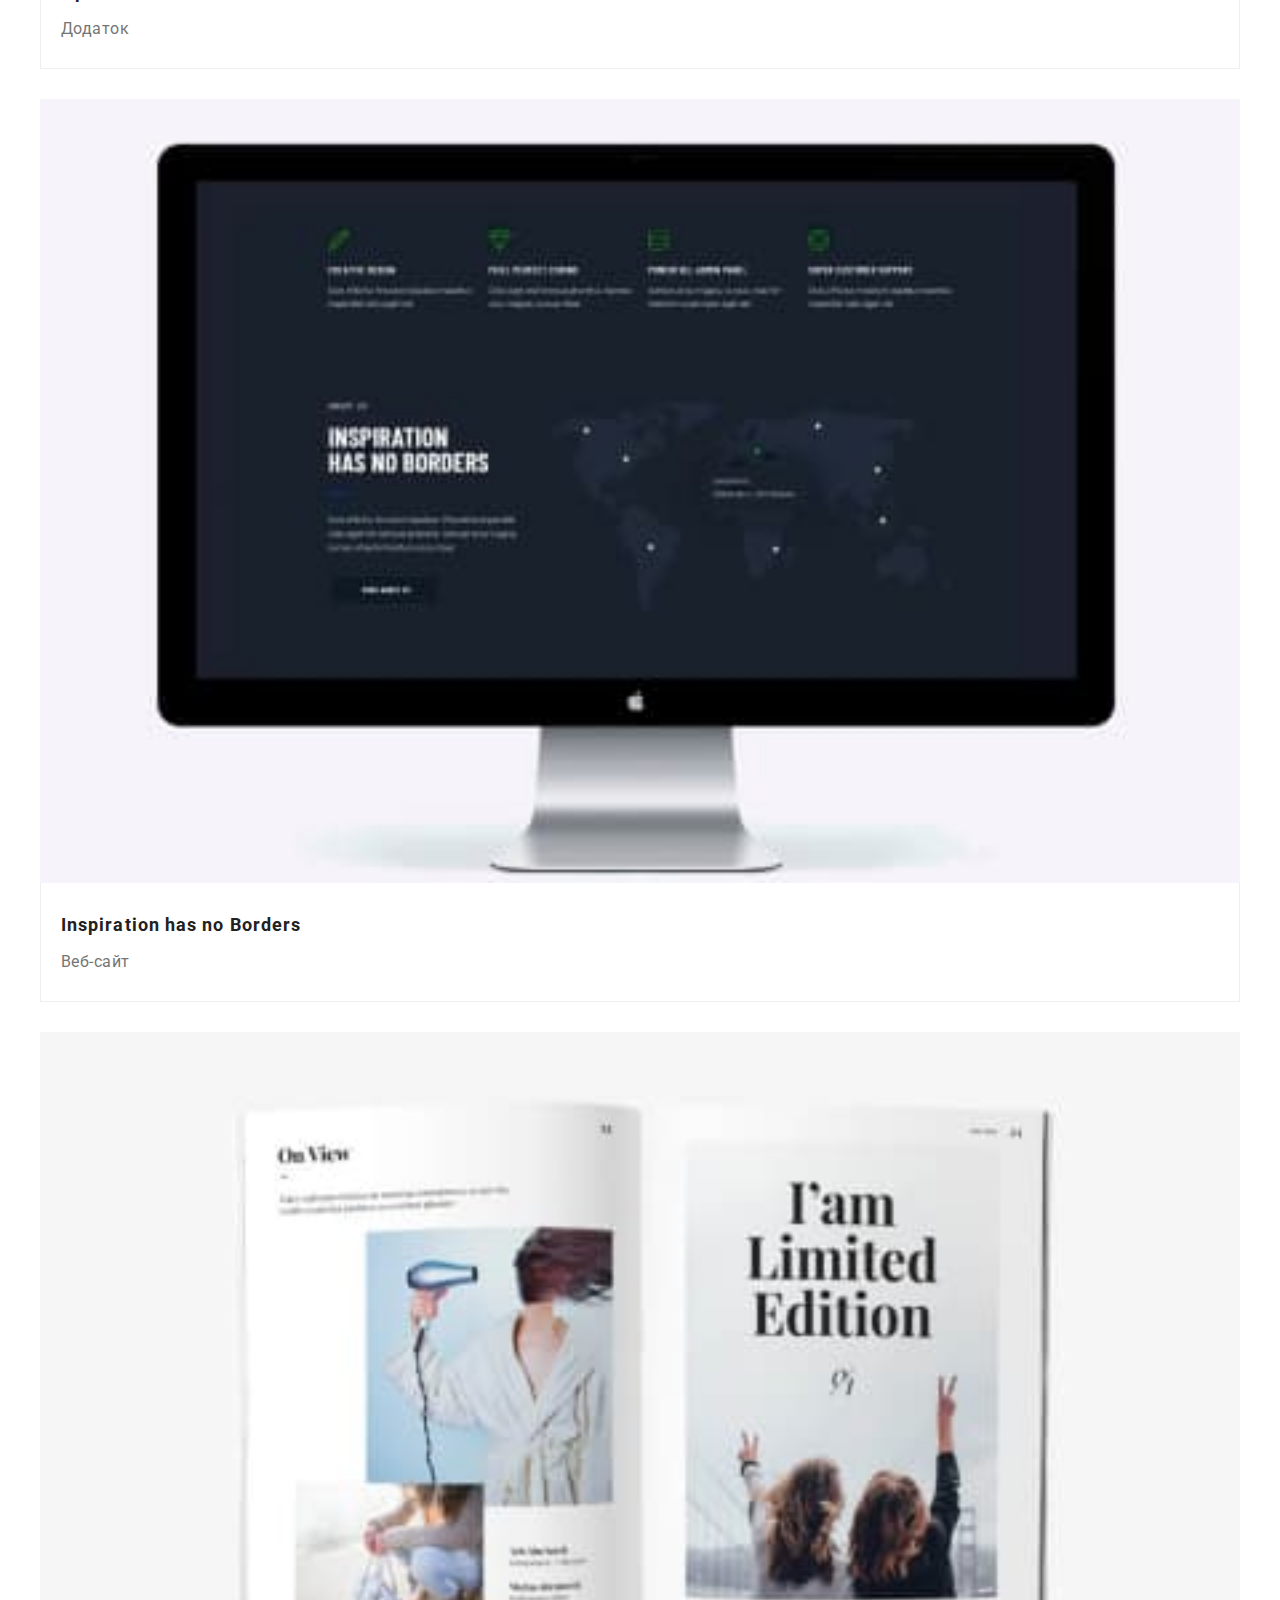
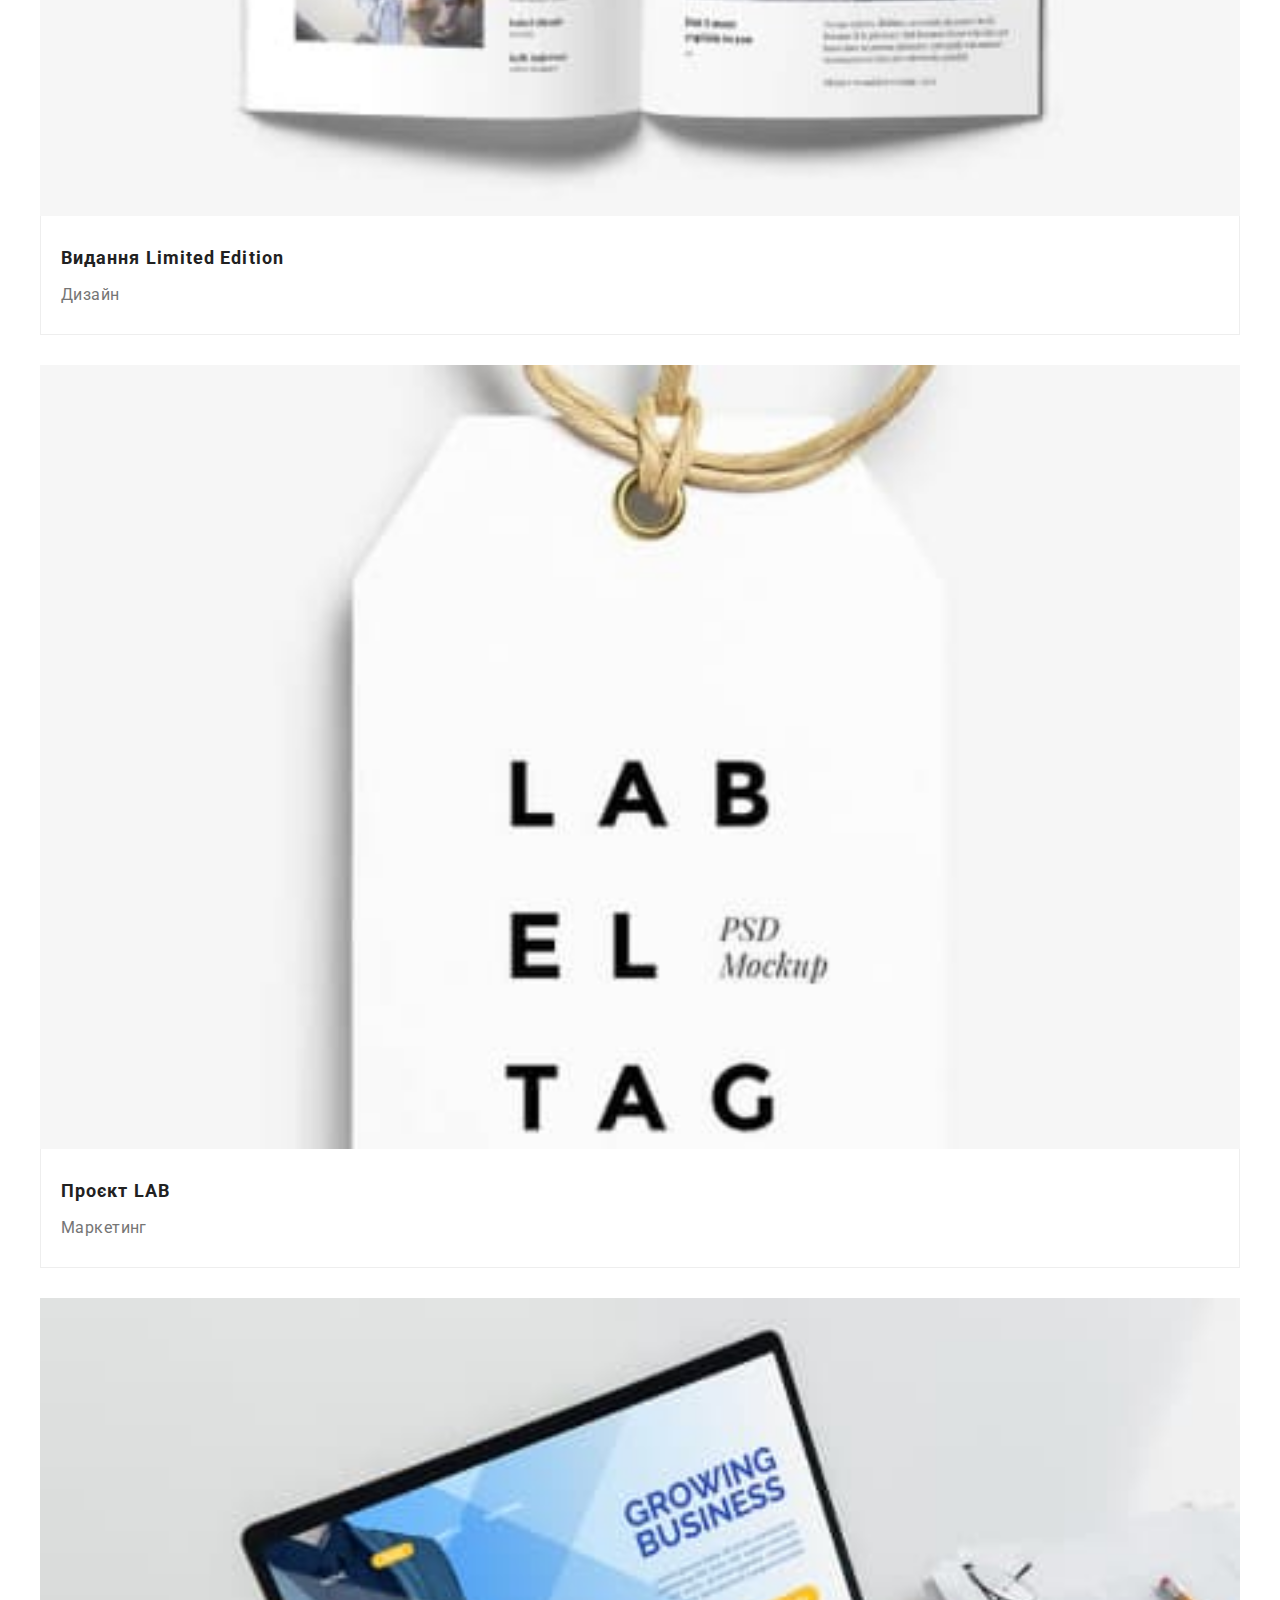
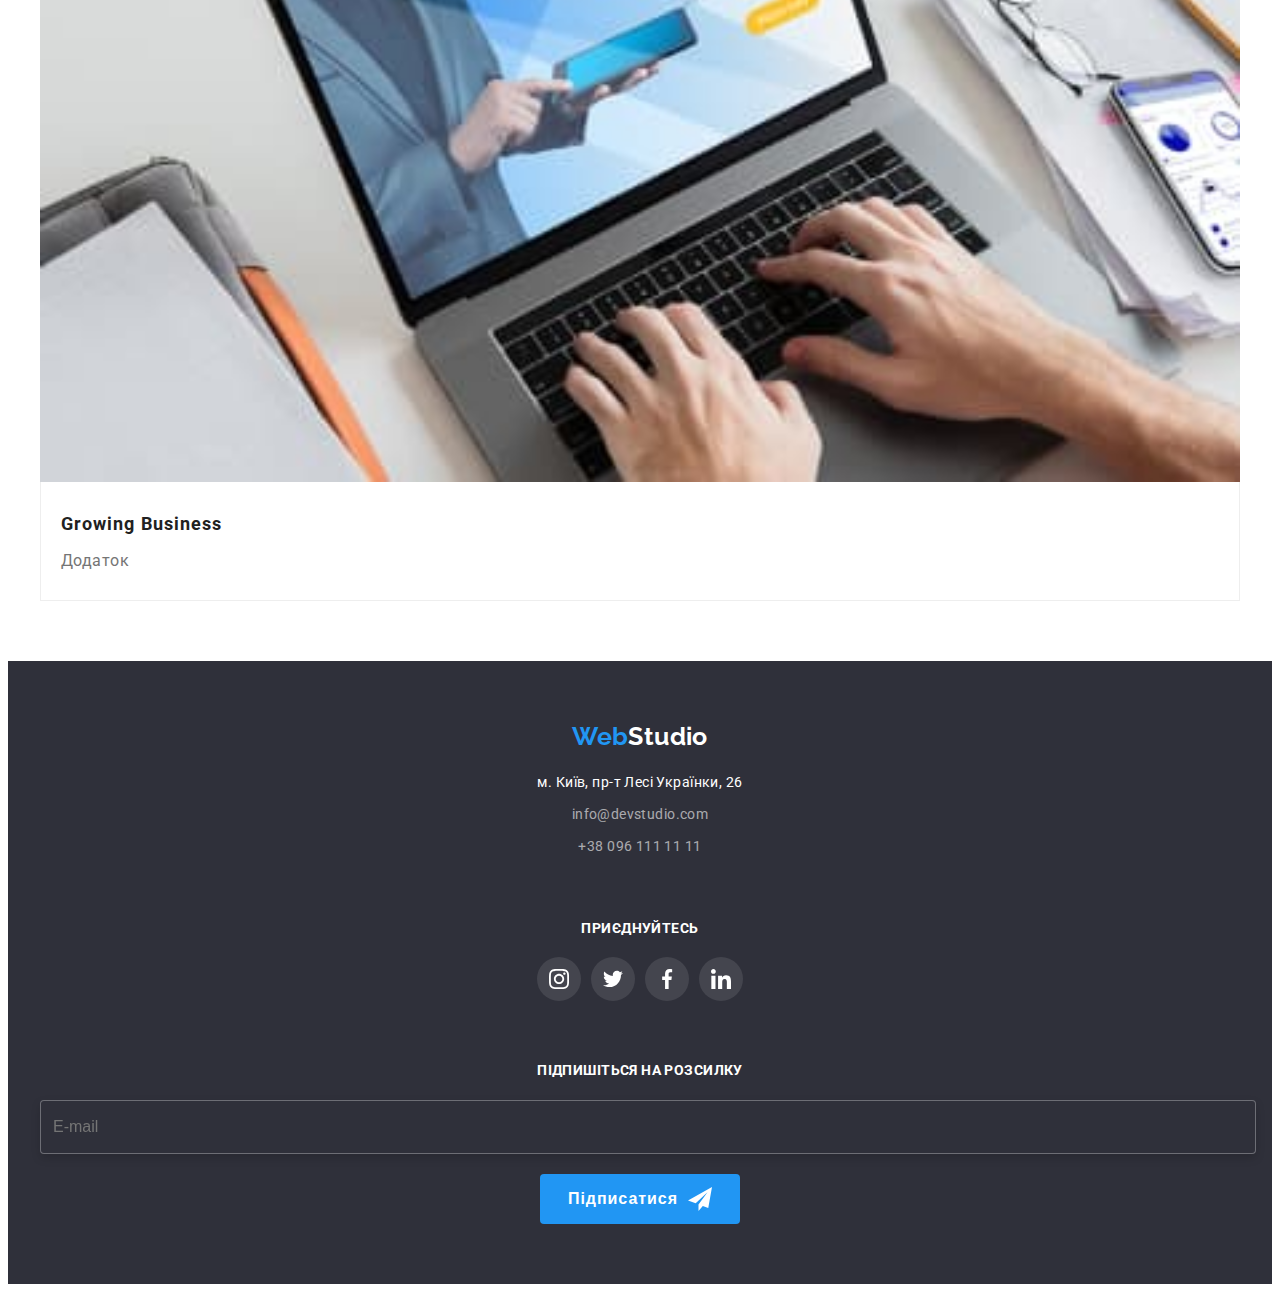
==== commit ebd9ca99: "start hw8" ====
--- a/portfolio.html
+++ b/portfolio.html
@@ -27,21 +27,25 @@
     <!--===================HEADER===================-->
     <header class="page__header">
       <div class="container box__header">
-        <a href="index.html" class="logo"
+        <a href="index.html" class="logo logo-page-header__tablet"
           ><span class="logo__text">Web</span>Studio</a
-        >
+        ><button type="button" class="mobile-menu__button-open" data-menu-open>
+          <svg class="mobile-menu__icon-open" width="40" height="40">
+            <use href="./images/sprite/symbol-defs.svg#menu"></use>
+          </svg>
+        </button>
 
         <nav class="navigatio">
           <ul class="navigation__list list">
             <li class="navigation__item">
-              <a href="index.html" class="navigation__link">Студія</a>
+              <a
+                href="index.html"
+                class="navigation__link navigation__link--active"
+                >Студія</a
+              >
             </li>
             <li class="navigation__item">
-              <a
-                href="portfolio.html"
-                class="navigation__link navigation__link--active"
-                >Портфоліо</a
-              >
+              <a href="portfolio.html" class="navigation__link">Портфоліо</a>
             </li>
             <li class="navigation__item">
               <a href="#" class="navigation__link">Контакти</a>
@@ -70,6 +74,65 @@
           </li>
         </ul>
       </div>
+      <div class="mobile-menu" data-menu>
+        <div class="container mobile-menu__container">
+          <button class="mobile-menu__button-close">
+            <svg width="40" height="40">
+              <use
+                href="./images/sprite/symbol-defs.svg#close"
+                data-menu-close
+              ></use>
+            </svg>
+          </button>
+          <ul class="mobile-menu-navigation__list list">
+            <li class="mobile-menu-navigation__item">
+              <a class="mobile-menu-navigation__link" href="index.html"
+                >Студія</a
+              >
+            </li>
+            <li class="mobile-menu-navigation__item">
+              <a class="mobile-menu-navigation__link" href="portfolio.html"
+                >Портфоліо</a
+              >
+            </li>
+            <li class="mobile-menu-navigation__item">
+              <a class="mobile-menu-navigation__link" href="#">Контакти</a>
+            </li>
+          </ul>
+
+          <ul class="mobile-menu-contact__list list">
+            <li class="mobile-menu-contact__item">
+              <a
+                class="mobile-menu-contact__link mobile-menu-contact__link-tel"
+                href="tell:+380961111111"
+                >+38 096 111 11 11</a
+              >
+            </li>
+            <li class="mobile-menu-contact__item">
+              <a
+                class="mobile-menu-contact__link mobile-menu-contact__link-mail"
+                href="mailto:info@devstudio.com"
+                >info@devstudio.com</a
+              >
+            </li>
+          </ul>
+
+          <ul class="mobile-menu-social list">
+            <li class="mobile-menu-social__item">
+              <a class="mobile-menu-social__link">Instagram</a>
+            </li>
+            <li class="mobile-menu-social__item">
+              <a class="mobile-menu-social__link">Twitter</a>
+            </li>
+            <li class="mobile-menu-social__item">
+              <a class="mobile-menu-social__link">Facebook</a>
+            </li>
+            <li class="mobile-menu-social__item">
+              <a class="mobile-menu-social__link">LinkedIn</a>
+            </li>
+          </ul>
+        </div>
+      </div>
     </header>
     <!--===================/HEADER===================-->
 
@@ -113,10 +176,8 @@
                 <div class="portfolio-box">
                   <div class="ovearly-box">
                     <img
-                      src="./images/portfolio/technocrat.jpg"
+                      src="./images/mob/portfolio/technocrat.jpg"
                       alt="ноутбук з фото"
-                      width="370"
-                      height="294"
                     />
                     <p class="ovearlay">
                       Ресурс пропонує комплексні пропозиції з різним рівнем
@@ -138,10 +199,8 @@
                 <div class="portfolio-box">
                   <div class="ovearly-box">
                     <img
-                      src="./images/portfolio/basketballplayer.jpg"
+                      src="./images/mob/portfolio/basketballplayer.jpg"
                       alt="басетболісти"
-                      width="370"
-                      height="294"
                     />
                     <p class="ovearlay">
                       Ресурс пропонує комплексні пропозиції з різним рівнем
@@ -166,10 +225,8 @@
                 <div class="portfolio-box">
                   <div class="ovearly-box">
                     <img
-                      src="./images/portfolio/seafood.jpg"
+                      src="./images/mob/portfolio/seafood.jpg"
                       alt="картина риби"
-                      width="370"
-                      height="294"
                     />
                     <p class="ovearlay">
                       Ресурс пропонує комплексні пропозиції з різним рівнем
@@ -194,10 +251,8 @@
                 <div class="portfolio-box">
                   <div class="ovearly-box">
                     <img
-                      src="./images/portfolio/headphone.jpg"
+                      src="./images/mob/portfolio/headphone.jpg"
                       alt="навушники"
-                      width="370"
-                      height="294"
                     />
                     <p class="ovearlay">
                       Ресурс пропонує комплексні пропозиції з різним рівнем
@@ -222,10 +277,8 @@
                 <div class="portfolio-box">
                   <div class="ovearly-box">
                     <img
-                      src="./images/portfolio/boxes.jpg"
+                      src="./images/mob/portfolio/boxes.jpg"
                       alt="коробочки"
-                      width="370"
-                      height="294"
                     />
                     <p class="ovearlay">
                       Ресурс пропонує комплексні пропозиції з різним рівнем
@@ -250,10 +303,8 @@
                 <div class="portfolio-box">
                   <div class="ovearly-box">
                     <img
-                      src="./images/portfolio/boarders.jpg"
+                      src="./images/mob/portfolio/boarders.jpg"
                       alt="моноблок"
-                      width="370"
-                      height="294"
                     />
                     <p class="ovearlay">
                       Ресурс пропонує комплексні пропозиції з різним рівнем
@@ -276,12 +327,7 @@
               <a href="" class="example-list__link">
                 <div class="portfolio-box">
                   <div class="ovearly-box">
-                    <img
-                      src="./images/portfolio/book.jpg"
-                      alt="книга"
-                      width="370"
-                      height="294"
-                    />
+                    <img src="./images/mob/portfolio/book.jpg" alt="книга" />
                     <p class="ovearlay">
                       Ресурс пропонує комплексні пропозиції з різним рівнем
                       функціоналу та сервісів. Все це дозволить відвідувачу
@@ -304,12 +350,7 @@
               <a href="" class="example-list__link">
                 <div class="portfolio-box">
                   <div class="ovearly-box">
-                    <img
-                      src="./images/portfolio/tag.jpg"
-                      alt="бірка"
-                      width="370"
-                      height="294"
-                    />
+                    <img src="./images/mob/portfolio/tag.jpg" alt="бірка" />
                     <p class="ovearlay">
                       Ресурс пропонує комплексні пропозиції з різним рівнем
                       функціоналу та сервісів. Все це дозволить відвідувачу
@@ -333,10 +374,8 @@
                 <div class="portfolio-box">
                   <div class="ovearly-box">
                     <img
-                      src="./images/portfolio/laptop.jpg"
+                      src="./images/mob/portfolio/laptop.jpg"
                       alt="ноутбук"
-                      width="370"
-                      height="294"
                     />
                     <p class="ovearlay">
                       Ресурс пропонує комплексні пропозиції з різним рівнем
@@ -365,7 +404,7 @@
       <div class="container footer-box">
         <div class="box-addres">
           <a href="index.html" class="box-addres__link"
-            ><span class="logo__text">Web</span>Studio</a
+            ><span class="logo__text logo-footer">Web</span>Studio</a
           >
           <address class="address-webstudio">
             <ul class="address-webstudio__list list">
@@ -446,5 +485,7 @@
       </div>
     </footer>
     <!--===================/FOOTER===================-->
+    <script src="./js/modal.js"></script>
+    <script src="./js/menu.js"></script>
   </body>
 </html>
--- a/css/main.min.css
+++ b/css/main.min.css
@@ -1 +1 @@
-:root{--main-font-family: "Roboto", sans-serif;--secondary-font-family: "Raleway", sans-serif;--main-fs: 14px;--main-ls: 0.03em;--accent-color: #2196f3;--mail-color-text: #757575;--secondary-color-text: #212121;--main-bg-color: #ffffff;--main-color-darck-fon: #ffffff;--accent-color-bg: #2196f3;--card-set-gap: 30px;--transition-dur-and-func: 250ms cubic-bezier(0.4, 0, 0.2, 1)}body{background-color:var(--main-bg-color);color:var(--mail-color-text);font-size:var(--main-fs);font-family:var(--main-font-family);letter-spacing:var(--main-ls)}a{text-decoration:none}.list{list-style:none;margin:0;padding:0}h1,h2,h3,h4,p{margin:0;padding:0}img{display:block;max-width:100%}.title{color:var(--secondary-color-text);font-weight:700;font-size:36px;line-height:1.16;text-align:center;margin-bottom:50px}.container{padding-left:15px;padding-right:15px}@media screen and (min-width: 480px){.container{width:480px;margin-left:auto;margin-right:auto}}@media screen and (min-width: 768px){.container{width:768px}}@media screen and (min-width: 1200px){.container{width:1200px}}.section{padding-top:94px;padding-bottom:94px}.section.we-do{padding-top:0}.visually-hidden{position:absolute;white-space:nowrap;width:1px;height:1px;overflow:hidden;border:0;padding:0;clip:rect(0 0 0 0);-webkit-clip-path:inset(50%);clip-path:inset(50%);margin:-1px}.cards,.team-title .products__item{position:relative}.backdrop.is-hidden{visibility:hidden;opacity:0;pointer-events:none}.container{padding-left:15px;padding-right:15px}@media screen and (min-width: 480px){.container{width:480px;margin-left:auto;margin-right:auto;background-color:aqua}}@media screen and (min-width: 768px){.container{width:768px}}@media screen and (min-width: 1200px){.container{width:1200px}}.box__header{display:flex;align-items:center}.page__header{border-bottom:1px solid #ececec}.logo{display:block;margin-right:93px;padding-top:24px;padding-bottom:24px;color:#000;font-family:var(--secondary-font-family);font-weight:700;font-size:25px;line-height:1.2}.logo__text{color:var(--accent-color)}.navigation__list{display:none;transform:color var(--transition-dur-and-func)}.navigation__item{position:relative;margin-right:50px}.navigation__item:last-child{margin-right:0px}.navigation__link{display:block;padding-bottom:32px;padding-top:32px;color:var(--secondary-color-text);font-weight:500;line-height:1.15;letter-spacing:.02em;transition:color var(--transition-dur-and-func)}.navigation__link:hover,.navigation__link:focus{color:var(--accent-color)}.navigation__link--active{color:var(--accent-color)}.navigation__link--active::after{color:var(--accent-color);position:absolute;content:"";bottom:-1px;left:0;height:4px;width:100%;border-radius:2px;background-color:var(--accent-color-bg)}::after .navigation__link--active{opacity:0}.contacts__list{display:none;margin-left:auto;transition:color var(--transition-dur-and-func)}.contacts__item:not(:last-child){margin-right:50px}.contacts__link{color:var(--mail-color-text);font-weight:500;display:flex;align-items:center;padding-bottom:32px;padding-top:32px;transition:color var(--transition-dur-and-func)}.contacts__link:hover,.contacts__link:focus{color:var(--accent-color)}.contacts__icon{fill:var(--mail-color-text);margin-right:10px;transition:fill var(--transition-dur-and-func)}.contacts__link:hover .contacts__icon,.contacts__link:focus .contacts__icon{fill:var(--accent-color)}.mobile-menu{position:fixed;top:0;left:0;width:100%;height:100%;z-index:100;background:#fff;box-shadow:0px 4px 8px rgba(0,0,0,.04),0px 2px 4px rgba(0,0,0,.08),0px 1px 3px rgba(0,0,0,.16);opacity:0;visibility:hidden;pointer-events:none;transition:opacity var(--transition-dur-and-func),visibility var(--transition-dur-and-func)}.mobile-menu.is-open{opacity:1;visibility:visible;pointer-events:auto}.mobile-menu__container{position:relative;padding-left:40px}.mobile-menu__button-open{border:none;background-color:inherit;line-height:0;margin-left:auto;padding:0}.mobile-menu__button-close{position:absolute;top:10px;right:15px;border:none;background-color:inherit;line-height:0;margin-left:auto;padding:0}.mobile-menu__button-close .mobile-menu-navigation__list{margin-bottom:auto}.mobile-menu__button-close .mobile-menu-navigation__link{font-weight:500;font-size:40px;line-height:1.17;letter-spacing:.02em;color:var(--secondary-color-text)}.hero{padding-top:200px;padding-bottom:200px;max-width:1600px;margin:0 auto;background-color:#2f303a;background-image:linear-gradient(to right, rgba(47, 48, 58, 0.4), rgba(47, 48, 58, 0.4)),url(../images/bg/hero.jpg);text-align:center}.hero__title{margin-bottom:30px;color:var(--main-color-darck-fon);font-weight:900;font-size:44px;line-height:1.4;letter-spacing:.06em;align-items:center;text-transform:uppercase}.hero__button{padding-top:10px;padding-bottom:10px;padding-left:32px;padding-right:32px;color:var(--main-color-darck-fon);background-color:var(--accent-color-bg);min-width:200px;font-family:var(--main-font-family);font-weight:700;font-size:16px;line-height:1.87;align-items:center;text-align:center;letter-spacing:.06em;cursor:pointer;border:0px;border-radius:4px;transition:background-color var(--transition-dur-and-func),box-shadow var(--transition-dur-and-func),border-radius var(--transition-dur-and-func)}.hero__button:hover,.hero__button:focus{background-color:#188ce8;box-shadow:0px 4px 4px rgba(0,0,0,.15) 4px}.hero__button .active{background-color:var(--accent-color-bg)}.privileges__title{margin-bottom:10px;color:var(--secondary-color-text);font-weight:700;font-size:var(--main-fs);line-height:1.15;text-transform:uppercase}.privileges__list{display:flex;flex-wrap:wrap;gap:30px}.privileges__item{width:270px}.privileges__subtitle{line-height:1.7}.privileges__box{display:flex;margin-bottom:30px;height:120px;background-color:#f5f4fa;border-radius:4px;justify-content:center;align-items:center}.privileges__icon{display:flex;width:70px;height:70px}.products__list{display:flex}.products__item{flex-basis:calc((100% - 60px)/3)}.products__item:not(:last-child){margin-right:var(--card-set-gap)}.cards__title{position:absolute;bottom:0;left:0;display:flex;width:100%;height:70px;overflow:auto;align-items:center;justify-content:center;font-weight:700;font-size:14px;line-height:1.14;text-align:center;letter-spacing:.03em;text-transform:uppercase;color:var(--main-color-darck-fon);background-color:rgba(47,48,58,.8)}.team{background-color:#f5f4fa}.team__list{display:flex}.team__item{flex-basis:calc((100% - 90px)/4);background-color:var(--main-bg-color);box-shadow:0px 1px 3px rgba(0,0,0,.12),0px 1px 1px rgba(0,0,0,.14),0px 2px 1px rgba(0,0,0,.2);border-radius:0px 0px 4px 4px}.team__item:not(:last-child){margin-right:var(--card-set-gap)}.team-box__title{margin-bottom:10px;color:var(--secondary-color-text);font-weight:500;font-size:16px;line-height:1.18;text-align:center}.team-box__subtitle{font-size:16px;line-height:1.18;text-align:center;margin-bottom:16px}.team-box{padding-top:30px;padding-bottom:30px}.social-list{display:flex;justify-content:center;-moz-column-gap:10px;column-gap:10px}.social-list__link{display:flex;align-items:center;justify-content:center;width:44px;height:44px;border-radius:50%;background-color:#fff;transition:background-color var(--transition-dur-and-func)}.social-list__link:hover,.social-list__link:focus{background-color:var(--accent-color-bg)}.social-list__icon{fill:#afb1b8;transition:fill var(--transition-dur-and-func)}.social-list__link:hover .social-list__icon,.social-list__link:focus .social-list__icon{fill:#fff}.clients__list{display:flex;justify-content:center;align-items:center}.clients__icon{fill:#afb1b8;transition:fill var(--transition-dur-and-func)}.clients__link:hover .clients__icon,.clients__link:focus .clients__icon{fill:#2196f3}.clients__item{flex-basis:calc((100% - 150px)/6)}.clients__item:not(:last-child){margin-right:var(--card-set-gap)}.clients__link{display:flex;align-items:center;justify-content:center;border:1px solid #afb1b8;border-radius:4px;height:92px;transition:fill var(--transition-dur-and-func),border var(--transition-dur-and-func)}.clients__link:hover,.clients__link:focus{border:1px solid #2196f3;border-radius:4px}.page-footer{padding-top:60px;padding-bottom:60px;background-color:#2f303a;line-height:1.7;font-size:14px}.footer-box,.footer-social-link{display:flex}.box-addres__link{display:inline-block;gap:9px;margin-bottom:20px;color:var(--main-color-darck-fon);font-family:var(--secondary-font-family);font-weight:700;font-size:25px;line-height:1.2}.address-webstudio{color:var(--main-color-darck-fon);font-style:normal}.address-webstudio__item:not(:last-child){margin-bottom:9px}.address-webstudio__link{font-size:14px;line-height:1.71;letter-spacing:.03em;color:#fff}.address-webstudio__link:hover,.address-webstudio__link:focus{color:var(--accent-color)}.address-webstudio__link-contacts{color:rgba(255,255,255,.6);transition:color var(--transition-dur-and-func)}.footer-social{margin-left:70px}.footer__title{margin-bottom:20px;font-weight:700;font-size:14px;line-height:1.33;text-transform:uppercase;color:#fff}.footer-social__list{display:flex;justify-content:center;-moz-column-gap:10px;column-gap:10px}.footer-social__link{display:flex;align-items:center;justify-content:center;width:44px;height:44px;border-radius:50%;background-color:rgba(255,255,255,.1);transition:background-color var(--transition-dur-and-func)}.footer-social__link:hover,.footer-social__link:focus{background-color:#2196f3}.footer-social__icon{fill:#fff}.subscription{margin-left:auto}.subscription__mail{display:inline-flex;background-color:#2f303a;margin-right:12px;padding-left:12px;width:358px;height:50px;border:1px solid rgba(255,255,255,.3);filter:drop-shadow(0px 4px 4px rgba(0, 0, 0, 0.15));border-radius:4px;color:rgba(255,255,255,.6);font-size:16px;line-height:1.25}.subscription__btn{display:inline-flex;width:200px;height:50px;margin-left:auto;margin-right:auto;background-color:var(--accent-color-bg);color:var(--main-color-darck-fon);align-items:center;justify-content:center;letter-spacing:.06em;font-weight:700;font-size:16px;line-height:30px;border-radius:4px;border:var(--accent-color-bg);cursor:pointer;transition:background-color var(--transition-dur-and-func),box-shadow var(--transition-dur-and-func),border-radius var(--transition-dur-and-func)}.subscription__btn:hover,.subscription__btn:focus{background-color:#188ce8;box-shadow:0px 4px 4px rgba(0,0,0,.15) 4px}.subscription__btn::after{content:"";width:24px;height:24px;margin-left:10px;background-image:url(../images/svg/icon-send.svg)}.mobile-menu{position:fixed;top:0;left:0;width:100%;height:100%;z-index:100;background:#fff;box-shadow:0px 4px 8px rgba(0,0,0,.04),0px 2px 4px rgba(0,0,0,.08),0px 1px 3px rgba(0,0,0,.16);opacity:0;visibility:hidden;pointer-events:none;transition:opacity var(--transition-dur-and-func),visibility var(--transition-dur-and-func)}.mobile-menu.is-open{opacity:1;visibility:visible;pointer-events:auto}.mobile-menu__container{position:relative;padding-left:40px}.mobile-menu__button-open{border:none;background-color:inherit;line-height:0;margin-left:auto;padding:0}.mobile-menu__button-close{position:absolute;top:10px;right:15px;border:none;background-color:inherit;line-height:0;margin-left:auto;padding:0}.mobile-menu__button-close .mobile-menu-navigation__list{margin-bottom:auto}.mobile-menu__button-close .mobile-menu-navigation__link{font-weight:500;font-size:40px;line-height:1.17;letter-spacing:.02em;color:var(--secondary-color-text)}.filter-list{display:flex;justify-content:center;margin-bottom:50px;gap:8px}.filter-list__button{padding-top:6px;padding-bottom:6px;padding-left:22px;padding-right:22px;color:var(--secondary-color-text);font-family:var(--main-font-family);font-weight:500;font-size:16px;line-height:1.6;cursor:pointer;border:0px;border-radius:4px;transition:background-color var(--transition-dur-and-func),color var(--transition-dur-and-func),box-shadow var(--transition-dur-and-func)}.filter-list__button:hover,.filter-list__button:focus{background:var(--accent-color-bg);color:var(--main-color-darck-fon);box-shadow:0px 3px 1px rgba(0,0,0,.1),0px 1px 2px rgba(0,0,0,.08),0px 2px 2px rgba(0,0,0,.12);border-radius:4px}.filter-list__button--active{background-color:var(--accent-color-bg);color:var(--main-color-darck-fon);box-shadow:0px 3px 1px rgba(0,0,0,.1),0px 1px 2px rgba(0,0,0,.08),0px 2px 2px rgba(0,0,0,.12)}.example-list{display:flex;flex-wrap:wrap;margin-right:calc(-1*var(--card-set-gap));margin-bottom:calc(-1*var(--card-set-gap));gap:30px}.portfolio-box{position:relative}.example-list__link{flex-basis:calc((100% - 60px)/3);margin-bottom:var(--card-set-gap);display:block;transition:box-shadow var(--transition-dur-and-func)}.example-list__link:hover,.example-list__link:focus{box-shadow:0px 1px 1px rgba(0,0,0,.12),0px 4px 4px rgba(0,0,0,.06),1px 4px 6px rgba(0,0,0,.16)}.card-description__title{margin-bottom:4px;color:var(--secondary-color-text);font-weight:700;font-size:18px;line-height:2;letter-spacing:.06em}.card-description__subtitle{font-size:16px;line-height:1.87;color:var(--mail-color-text)}.card-description{border:1px solid #eee;border-top:none;padding-left:20px;padding-right:20px;padding-top:24px;padding-bottom:24px}.ovearly-box{position:relative;overflow:hidden}.ovearlay{position:absolute;top:0;left:0;display:flex;width:100%;height:100%;overflow:auto;padding-left:24px;padding-right:24px;align-items:center;background-color:rgba(33,150,243,.9);font-size:18px;line-height:1.55;letter-spacing:.03em;color:var(--main-color-darck-fon);transform:translateY(101%);transition:transform var(--transition-dur-and-func)}.example-list__link:hover .ovearlay,.example-list__link:focus .ovearlay{transform:translateY(0)}.backdrop{position:fixed;top:0;left:0;z-index:88;width:100%;height:100%;background-color:rgba(0,0,0,.2);transition:opacity var(--transition-dur-and-func),visibility var(--transition-dur-and-func)}.modal{position:absolute;top:50%;left:50%;transform:translate(-50%, -50%);min-width:528px;min-height:581px;padding:40px;background:#fff;box-shadow:0px 1px 3px rgba(0,0,0,.12),0px 1px 1px rgba(0,0,0,.14),0px 2px 1px rgba(0,0,0,.2);border-radius:4px}.modal__btn{position:absolute;display:flex;justify-content:center;align-items:center;top:8px;right:8px;width:30px;height:30px;border-radius:50%;background:#fff;border:1px solid rgba(0,0,0,.1);cursor:pointer}.modal__icon:hover{fill:#188ce8}.form-window{display:flex;flex-direction:column}.form-window__title{margin-bottom:12px;font-weight:700;font-size:20px;line-height:1.15;text-align:center;letter-spacing:.03em;color:var(--secondary-color-text)}.form-window__label{margin-bottom:10px}.form-window__subtitle{display:block;margin-bottom:4px;font-size:12px;line-height:1.16;letter-spacing:.01em}.form-window__wrapper{position:relative;display:block}.form-window__input{padding-left:42px;width:100%;height:40px;border:1px solid rgba(33,33,33,.2);border-radius:4px;transition:border-color var(--transition-dur-and-func)}.form-window__input:focus{outline:none;border-color:var(--accent-color)}.form-window__icon{position:absolute;left:12px;top:50%;transform:translateY(-50%);transition:fill var(--transition-dur-and-func)}.form-window__input:focus+.form-window__icon{fill:var(--accent-color)}.form-window__comment{display:block;padding:16px 12px 16px 12px;width:100%;height:120px;border:1px solid rgba(33,33,33,.2);border-radius:4px;resize:none;transition:border-color var(--transition-dur-and-func)}.form-window__comment:focus{outline:none;border-color:var(--accent-color)}.form-window__comment::-moz-placeholder{font-size:12px;line-height:1.16px;letter-spacing:.01em;color:rgba(117,117,117,.5)}.form-window__comment:-ms-input-placeholder{font-size:12px;line-height:1.16px;letter-spacing:.01em;color:rgba(117,117,117,.5)}.form-window__comment::placeholder{font-size:12px;line-height:1.16px;letter-spacing:.01em;color:rgba(117,117,117,.5)}.form-window__label-coment{margin-bottom:25px}.form-window__lable-checkbox{display:flex;justify-content:center;align-items:center;margin-bottom:30px}.form-window__icon-checked{margin-right:8px;width:16px;height:15px;border:2px solid #212121;border-radius:2px}.form-window__icon-checked-on{display:none}.form-window__input-checkbox:focus+.form-window__icon-checked-on{border-color:var(--accent-color-bg)}.form-window__input-checkbox:checked+.form-window__icon-checked .form-window__icon-checked-on{display:block}.form-window__input-checkbox{position:absolute;-webkit-appearance:none;-moz-appearance:none;appearance:none}.form-window__link{-webkit-text-decoration:revert;text-decoration:revert;font-size:14px;line-height:1.71;letter-spacing:.03em;color:var(--accent-color);transition:-webkit-text-decoration var(--transition-dur-and-func);transition:text-decoration var(--transition-dur-and-func);transition:text-decoration var(--transition-dur-and-func), -webkit-text-decoration var(--transition-dur-and-func)}.form-window__link:hover,.form-window__link:focus{outline:none;text-decoration:none}.form-window__button{display:flex;padding-top:10px;padding-bottom:10px;padding-left:52px;padding-right:52px;width:200px;color:var(--main-color-darck-fon);background-color:var(--accent-color-bg);font-family:var(--main-font-family);font-weight:700;font-size:16px;line-height:1.87;margin-left:auto;margin-right:auto;align-items:center;justify-content:center;letter-spacing:.06em;cursor:pointer;border:0px;border-radius:4px;transition:background-color var(--transition-dur-and-func),box-shadow var(--transition-dur-and-func),border-radius var(--transition-dur-and-func)}.form-window__button:hover,.form-window__button:focus{outline:none;background-color:#188ce8;box-shadow:0px 4px 4px rgba(0,0,0,.15) 4px}/*# sourceMappingURL=main.min.css.map */+:root{--main-font-family: "Roboto", sans-serif;--secondary-font-family: "Raleway", sans-serif;--main-fs: 14px;--main-ls: 0.03em;--accent-color: #2196f3;--mail-color-text: #757575;--secondary-color-text: #212121;--main-bg-color: #ffffff;--main-color-darck-fon: #ffffff;--accent-color-bg: #2196f3;--card-set-gap: 30px;--transition-dur-and-func: 250ms cubic-bezier(0.4, 0, 0.2, 1)}body{background-color:var(--main-bg-color);color:var(--mail-color-text);font-size:var(--main-fs);font-family:var(--main-font-family);letter-spacing:var(--main-ls)}a{text-decoration:none}.list{list-style:none;margin:0;padding:0}h1,h2,h3,h4,p{margin:0;padding:0}img{display:block;width:100%}.title{color:var(--secondary-color-text);font-weight:700;font-size:36px;line-height:1.16;text-align:center;margin-bottom:30px}.section{padding-top:60px;padding-bottom:60px}.section.we-do{padding-top:0}.visually-hidden{position:absolute;white-space:nowrap;width:1px;height:1px;overflow:hidden;border:0;padding:0;clip:rect(0 0 0 0);-webkit-clip-path:inset(50%);clip-path:inset(50%);margin:-1px}.cards,.team-title .products__item{position:relative}.backdrop.is-hidden{visibility:hidden;opacity:0;pointer-events:none}.container{padding-left:15px;padding-right:15px}@media screen and (min-width: 480px){.container{width:480px;margin-left:auto;margin-right:auto}}@media screen and (min-width: 768px){.container{width:768px}}@media screen and (min-width: 1200px){.container{width:1200px}}.box__header{display:flex;align-items:center}.page__header{border-bottom:1px solid #ececec}.logo{display:block;margin-right:93px;padding-top:24px;padding-bottom:24px;color:#000;font-family:var(--secondary-font-family);font-weight:700;font-size:25px;line-height:1.2}.logo__text{color:var(--accent-color)}.navigation__list{display:none;transform:color var(--transition-dur-and-func)}.navigation__item{position:relative;margin-right:50px}.navigation__item:last-child{margin-right:0px}.navigation__link{display:block;padding-bottom:32px;padding-top:32px;color:var(--secondary-color-text);font-weight:500;line-height:1.15;letter-spacing:.02em;transition:color var(--transition-dur-and-func)}.navigation__link:hover,.navigation__link:focus{color:var(--accent-color)}.navigation__link--active{color:var(--accent-color)}.navigation__link--active::after{color:var(--accent-color);position:absolute;content:"";bottom:-1px;left:0;height:4px;width:100%;border-radius:2px;background-color:var(--accent-color-bg)}::after .navigation__link--active{opacity:0}.contacts__list{display:none;margin-left:auto;transition:color var(--transition-dur-and-func)}.contacts__item:not(:last-child){margin-right:50px}.contacts__link{color:var(--mail-color-text);font-weight:500;display:flex;align-items:center;padding-bottom:32px;padding-top:32px;transition:color var(--transition-dur-and-func)}.contacts__link:hover,.contacts__link:focus{color:var(--accent-color)}.contacts__icon{fill:var(--mail-color-text);margin-right:10px;transition:fill var(--transition-dur-and-func)}.contacts__link:hover .contacts__icon,.contacts__link:focus .contacts__icon{fill:var(--accent-color)}.mobile-menu{position:fixed;top:0;left:0;width:100%;height:100vh;z-index:100;background:#fff;box-shadow:0px 4px 8px rgba(0,0,0,.04),0px 2px 4px rgba(0,0,0,.08),0px 1px 3px rgba(0,0,0,.16);opacity:0;visibility:hidden;pointer-events:none;transition:opacity var(--transition-dur-and-func),visibility var(--transition-dur-and-func)}.mobile-menu.is-open{opacity:1;visibility:visible;pointer-events:auto}.mobile-menu__container{position:relative;padding-left:40px;padding-top:48px;padding-bottom:50px;height:100vh;display:flex;flex-direction:column}.mobile-menu__button-open{border:none;background-color:inherit;line-height:0;margin-left:auto;padding:0}.mobile-menu__button-close{position:absolute;top:10px;right:15px;border:none;background-color:inherit;line-height:0;margin-left:auto;padding:0}.mobile-menu-navigation__list{margin-bottom:auto}.mobile-menu-navigation__link{font-weight:500;font-size:40px;line-height:1.17;letter-spacing:.02em;color:var(--secondary-color-text)}.mobile-menu-navigation__item:not(:last-child){margin-bottom:32px}.mobile-menu-contact__link-tel{font-weight:500;font-size:34px;line-height:1.17;letter-spacing:.02em;color:var(--accent-color)}.mobile-menu-contact__link-mail{font-weight:500;font-size:24px;line-height:1.16;letter-spacing:.02em;color:var(--mail-color-text)}.mobile-menu-contact__list{margin-bottom:64px}.mobile-menu-social{display:flex;justify-content:space-between;margin-right:20px;font-weight:500;font-size:18px;line-height:22px;letter-spacing:.02em;color:#2196f3}.mobile-menu-social__item :not(:last-child){margin-right:10px}.mobile-menu-social__item:not(:last-child)::after{content:"";border-right:1px solid rgba(33,33,33,.2);margin-left:10px}.hero{padding-top:118px;padding-bottom:118px;padding-left:45px;padding-right:45px;width:100%;height:400px;margin:0 auto;background-color:#2f303a;background-image:linear-gradient(to right, rgba(47, 48, 58, 0.4), rgba(47, 48, 58, 0.4)),url(../../../images/mob/hero/hero.jpg);background-repeat:no-repeat;background-size:cover;text-align:center}.hero__title{margin-bottom:30px;color:var(--main-color-darck-fon);font-weight:900;font-size:26px;line-height:1.61;letter-spacing:.06em;align-items:center;text-transform:uppercase}.hero__button{padding-top:10px;padding-bottom:10px;padding-left:32px;padding-right:32px;color:var(--main-color-darck-fon);background-color:var(--accent-color-bg);min-width:200px;font-family:var(--main-font-family);font-weight:700;font-size:16px;line-height:1.87;align-items:center;text-align:center;letter-spacing:.06em;cursor:pointer;border:0px;border-radius:4px;transition:background-color var(--transition-dur-and-func),box-shadow var(--transition-dur-and-func),border-radius var(--transition-dur-and-func)}.hero__button:hover,.hero__button:focus{background-color:#188ce8;box-shadow:0px 4px 4px rgba(0,0,0,.15) 4px}.hero__button .active{background-color:var(--accent-color-bg)}.privileges__title{display:flex;margin-bottom:10px;color:var(--secondary-color-text);font-weight:700;font-size:var(--main-fs);line-height:1.15;text-transform:uppercase;justify-content:center}.privileges__list{display:flex;flex-wrap:wrap;gap:30px}.privileges__item{width:100%}.privileges__subtitle{line-height:1.7}.privileges__box{display:flex;margin-bottom:30px;height:120px;background-color:#f5f4fa;border-radius:4px;justify-content:center;align-items:center}.privileges__icon{display:flex;width:70px;height:70px}.products__list{display:flex}@media screen and (max-width: 1199px){.products{display:none}}.products__item{flex-basis:calc((100% - 60px)/3)}.products__item:not(:last-child){margin-right:var(--card-set-gap)}.cards__title{position:absolute;bottom:0;left:0;display:flex;width:100%;height:70px;overflow:auto;align-items:center;justify-content:center;font-weight:700;font-size:14px;line-height:1.14;text-align:center;letter-spacing:.03em;text-transform:uppercase;color:var(--main-color-darck-fon);background-color:rgba(47,48,58,.8)}.team{background-color:#f5f4fa}.team__item{background-color:var(--main-bg-color);box-shadow:0px 1px 3px rgba(0,0,0,.12),0px 1px 1px rgba(0,0,0,.14),0px 2px 1px rgba(0,0,0,.2);border-radius:0px 0px 4px 4px;margin-bottom:var(--card-set-gap)}.team-box__title{margin-bottom:10px;color:var(--secondary-color-text);font-weight:500;font-size:16px;line-height:1.18;text-align:center}.team-box__subtitle{font-size:16px;line-height:1.18;text-align:center;margin-bottom:16px}.team-box{padding-top:30px;padding-bottom:30px}.social-list{display:flex;justify-content:center;-moz-column-gap:10px;column-gap:10px}.social-list__link{display:flex;align-items:center;justify-content:center;width:44px;height:44px;border-radius:50%;background-color:#fff;transition:background-color var(--transition-dur-and-func)}.social-list__link:hover,.social-list__link:focus{background-color:var(--accent-color-bg)}.social-list__icon{fill:#afb1b8;transition:fill var(--transition-dur-and-func)}.social-list__link:hover .social-list__icon,.social-list__link:focus .social-list__icon{fill:#fff}.clients__list{display:flex;flex-wrap:wrap;justify-content:center;align-items:center;gap:30px}.clients__icon{fill:#afb1b8;transition:fill var(--transition-dur-and-func)}.clients__link:hover .clients__icon,.clients__link:focus .clients__icon{fill:#2196f3}.clients__item{flex-basis:calc((100% - 30px)/2)}.clients__link{display:flex;align-items:center;justify-content:center;border:1px solid #afb1b8;border-radius:4px;height:92px;transition:fill var(--transition-dur-and-func),border var(--transition-dur-and-func)}.clients__link:hover,.clients__link:focus{border:1px solid #2196f3;border-radius:4px}.box-addres{display:flex;flex-wrap:wrap;width:100%}.page-footer{padding-top:60px;padding-bottom:60px;background-color:#2f303a;line-height:1.7;font-size:14px}.footer-box{display:flex;flex-wrap:wrap;align-items:center}.box-addres__link{display:block;margin-left:auto;margin-right:auto;gap:9px;margin-bottom:20px;color:var(--main-color-darck-fon);font-family:var(--secondary-font-family);font-weight:700;font-size:25px;line-height:1.2;text-align:center}.address-webstudio{display:block;margin-bottom:60px;width:100%;color:var(--main-color-darck-fon);font-style:normal;text-align:center}.address-webstudio__item:not(:last-child){margin-bottom:8px}.address-webstudio__link{font-size:14px;line-height:1.71;letter-spacing:.03em;color:#fff}.address-webstudio__link:hover,.address-webstudio__link:focus{color:var(--accent-color)}.address-webstudio__link-contacts{color:rgba(255,255,255,.6);transition:color var(--transition-dur-and-func)}.footer-social{width:100%;margin-bottom:60px}.footer__title{text-align:center;margin-bottom:20px;font-weight:700;font-size:14px;line-height:1.33;text-transform:uppercase;color:#fff}.footer-social__list{display:flex;justify-content:center;-moz-column-gap:10px;column-gap:10px}.footer-social__link{display:flex;align-items:center;justify-content:center;width:44px;height:44px;border-radius:50%;background-color:rgba(255,255,255,.1);transition:background-color var(--transition-dur-and-func)}.footer-social__link:hover,.footer-social__link:focus{background-color:#2196f3}.footer-social__icon{fill:#fff}.subscription{width:100%}.subscription__mail{display:block;background-color:#2f303a;margin-right:12px;margin-bottom:20px;padding-left:12px;width:100%;height:50px;border:1px solid rgba(255,255,255,.3);filter:drop-shadow(0px 4px 4px rgba(0, 0, 0, 0.15));border-radius:4px;color:rgba(255,255,255,.6);font-size:16px;line-height:1.25}.footer__title{text-align:center}.subscription__btn{display:flex;align-items:center;justify-content:center;width:200px;height:50px;margin-left:auto;margin-right:auto;background-color:var(--accent-color-bg);color:var(--main-color-darck-fon);letter-spacing:.06em;font-weight:700;font-size:16px;line-height:1.87;border-radius:4px;border:var(--accent-color-bg);cursor:pointer;transition:background-color var(--transition-dur-and-func),box-shadow var(--transition-dur-and-func),border-radius var(--transition-dur-and-func)}.subscription__btn:hover,.subscription__btn:focus{background-color:#188ce8;box-shadow:0px 4px 4px rgba(0,0,0,.15) 4px}.subscription__btn::after{content:"";width:24px;height:24px;margin-left:10px;background-image:url(../images/svg/icon-send.svg)}.mobile-menu{position:fixed;top:0;left:0;width:100%;height:100vh;z-index:100;background:#fff;box-shadow:0px 4px 8px rgba(0,0,0,.04),0px 2px 4px rgba(0,0,0,.08),0px 1px 3px rgba(0,0,0,.16);opacity:0;visibility:hidden;pointer-events:none;transition:opacity var(--transition-dur-and-func),visibility var(--transition-dur-and-func)}.mobile-menu.is-open{opacity:1;visibility:visible;pointer-events:auto}.mobile-menu__container{position:relative;padding-left:40px;padding-top:48px;padding-bottom:50px;height:100vh;display:flex;flex-direction:column}.mobile-menu__button-open{border:none;background-color:inherit;line-height:0;margin-left:auto;padding:0}.mobile-menu__button-close{position:absolute;top:10px;right:15px;border:none;background-color:inherit;line-height:0;margin-left:auto;padding:0}.mobile-menu-navigation__list{margin-bottom:auto}.mobile-menu-navigation__link{font-weight:500;font-size:40px;line-height:1.17;letter-spacing:.02em;color:var(--secondary-color-text)}.mobile-menu-navigation__item:not(:last-child){margin-bottom:32px}.mobile-menu-contact__link-tel{font-weight:500;font-size:34px;line-height:1.17;letter-spacing:.02em;color:var(--accent-color)}.mobile-menu-contact__link-mail{font-weight:500;font-size:24px;line-height:1.16;letter-spacing:.02em;color:var(--mail-color-text)}.mobile-menu-contact__list{margin-bottom:64px}.mobile-menu-social{display:flex;justify-content:space-between;margin-right:20px;font-weight:500;font-size:18px;line-height:22px;letter-spacing:.02em;color:#2196f3}.mobile-menu-social__item :not(:last-child){margin-right:10px}.mobile-menu-social__item:not(:last-child)::after{content:"";border-right:1px solid rgba(33,33,33,.2);margin-left:10px}.filter-list{display:flex;flex-wrap:wrap;justify-content:center;margin-bottom:50px;gap:8px}.filter-list__button{padding-top:6px;padding-bottom:6px;padding-left:22px;padding-right:22px;color:var(--secondary-color-text);font-family:var(--main-font-family);font-weight:500;font-size:16px;line-height:1.6;cursor:pointer;border:0px;border-radius:4px;transition:background-color var(--transition-dur-and-func),color var(--transition-dur-and-func),box-shadow var(--transition-dur-and-func)}.filter-list__button:hover,.filter-list__button:focus{background:var(--accent-color-bg);color:var(--main-color-darck-fon);box-shadow:0px 3px 1px rgba(0,0,0,.1),0px 1px 2px rgba(0,0,0,.08),0px 2px 2px rgba(0,0,0,.12);border-radius:4px}.filter-list__button--active{background-color:var(--accent-color-bg);color:var(--main-color-darck-fon);box-shadow:0px 3px 1px rgba(0,0,0,.1),0px 1px 2px rgba(0,0,0,.08),0px 2px 2px rgba(0,0,0,.12)}.example-list{display:block}.portfolio-box{position:relative}.example-list__link{display:block;transition:box-shadow var(--transition-dur-and-func)}.example-list__link:hover,.example-list__link:focus{box-shadow:0px 1px 1px rgba(0,0,0,.12),0px 4px 4px rgba(0,0,0,.06),1px 4px 6px rgba(0,0,0,.16)}.example-list__item:not(:last-child){margin-bottom:var(--card-set-gap)}.card-description__title{margin-bottom:4px;color:var(--secondary-color-text);font-weight:700;font-size:18px;line-height:2;letter-spacing:.06em}.card-description__subtitle{font-size:16px;line-height:1.87;color:var(--mail-color-text)}.card-description{border:1px solid #eee;border-top:none;padding-left:20px;padding-right:20px;padding-top:24px;padding-bottom:24px}.ovearly-box{position:relative;overflow:hidden}.ovearlay{position:absolute;top:0;left:0;display:flex;width:100%;height:100%;overflow:auto;padding-left:24px;padding-right:24px;align-items:center;background-color:rgba(33,150,243,.9);font-size:18px;line-height:1.55;letter-spacing:.03em;color:var(--main-color-darck-fon);transform:translateY(101%);transition:transform var(--transition-dur-and-func)}.example-list__link:hover .ovearlay,.example-list__link:focus .ovearlay{transform:translateY(0)}.backdrop{position:fixed;top:0;left:0;z-index:88;width:100%;height:100%;background-color:rgba(0,0,0,.2);transition:opacity var(--transition-dur-and-func),visibility var(--transition-dur-and-func)}.modal{position:absolute;top:50%;left:50%;transform:translate(-50%, -50%);min-width:528px;min-height:581px;padding:40px;background:#fff;box-shadow:0px 1px 3px rgba(0,0,0,.12),0px 1px 1px rgba(0,0,0,.14),0px 2px 1px rgba(0,0,0,.2);border-radius:4px}.modal__btn{position:absolute;display:flex;justify-content:center;align-items:center;top:8px;right:8px;width:30px;height:30px;border-radius:50%;background:#fff;border:1px solid rgba(0,0,0,.1);cursor:pointer}.modal__icon:hover{fill:#188ce8}.form-window{display:flex;flex-direction:column}.form-window__title{margin-bottom:12px;font-weight:700;font-size:20px;line-height:1.15;text-align:center;letter-spacing:.03em;color:var(--secondary-color-text)}.form-window__label{margin-bottom:10px}.form-window__subtitle{display:block;margin-bottom:4px;font-size:12px;line-height:1.16;letter-spacing:.01em}.form-window__wrapper{position:relative;display:block}.form-window__input{padding-left:42px;width:100%;height:40px;border:1px solid rgba(33,33,33,.2);border-radius:4px;transition:border-color var(--transition-dur-and-func)}.form-window__input:focus{outline:none;border-color:var(--accent-color)}.form-window__icon{position:absolute;left:12px;top:50%;transform:translateY(-50%);transition:fill var(--transition-dur-and-func)}.form-window__input:focus+.form-window__icon{fill:var(--accent-color)}.form-window__comment{display:block;padding:16px 12px 16px 12px;width:100%;height:120px;border:1px solid rgba(33,33,33,.2);border-radius:4px;resize:none;transition:border-color var(--transition-dur-and-func)}.form-window__comment:focus{outline:none;border-color:var(--accent-color)}.form-window__comment::-moz-placeholder{font-size:12px;line-height:1.16px;letter-spacing:.01em;color:rgba(117,117,117,.5)}.form-window__comment:-ms-input-placeholder{font-size:12px;line-height:1.16px;letter-spacing:.01em;color:rgba(117,117,117,.5)}.form-window__comment::placeholder{font-size:12px;line-height:1.16px;letter-spacing:.01em;color:rgba(117,117,117,.5)}.form-window__label-coment{margin-bottom:25px}.form-window__lable-checkbox{display:flex;justify-content:center;align-items:center;margin-bottom:30px}.form-window__icon-checked{margin-right:8px;width:16px;height:15px;border:2px solid #212121;border-radius:2px}.form-window__icon-checked-on{display:none}.form-window__input-checkbox:focus+.form-window__icon-checked-on{border-color:var(--accent-color-bg)}.form-window__input-checkbox:checked+.form-window__icon-checked .form-window__icon-checked-on{display:block}.form-window__input-checkbox{position:absolute;-webkit-appearance:none;-moz-appearance:none;appearance:none}.form-window__link{-webkit-text-decoration:revert;text-decoration:revert;font-size:14px;line-height:1.71;letter-spacing:.03em;color:var(--accent-color);transition:-webkit-text-decoration var(--transition-dur-and-func);transition:text-decoration var(--transition-dur-and-func);transition:text-decoration var(--transition-dur-and-func), -webkit-text-decoration var(--transition-dur-and-func)}.form-window__link:hover,.form-window__link:focus{outline:none;text-decoration:none}.form-window__button{display:flex;padding-top:10px;padding-bottom:10px;padding-left:52px;padding-right:52px;width:200px;color:var(--main-color-darck-fon);background-color:var(--accent-color-bg);font-family:var(--main-font-family);font-weight:700;font-size:16px;line-height:1.87;margin-left:auto;margin-right:auto;align-items:center;justify-content:center;letter-spacing:.06em;cursor:pointer;border:0px;border-radius:4px;transition:background-color var(--transition-dur-and-func),box-shadow var(--transition-dur-and-func),border-radius var(--transition-dur-and-func)}.form-window__button:hover,.form-window__button:focus{outline:none;background-color:#188ce8;box-shadow:0px 4px 4px rgba(0,0,0,.15) 4px}/*# sourceMappingURL=main.min.css.map */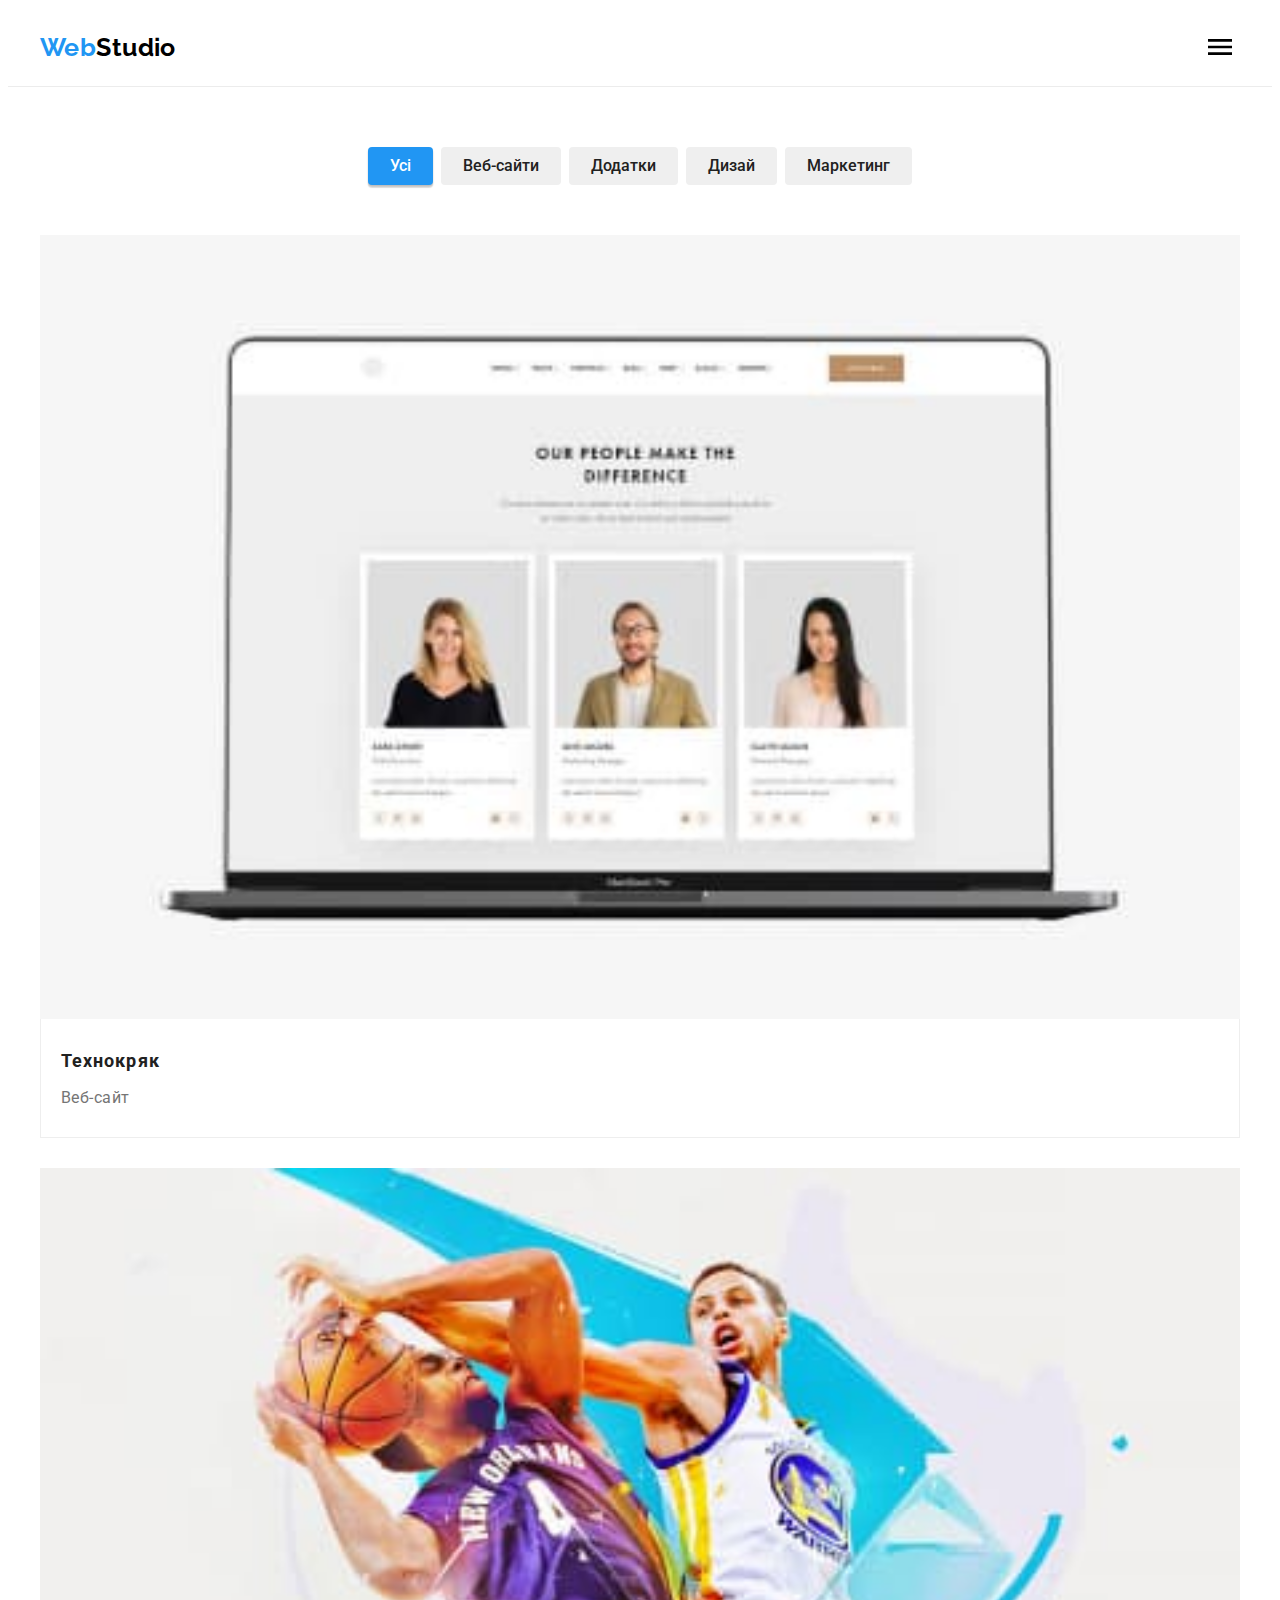
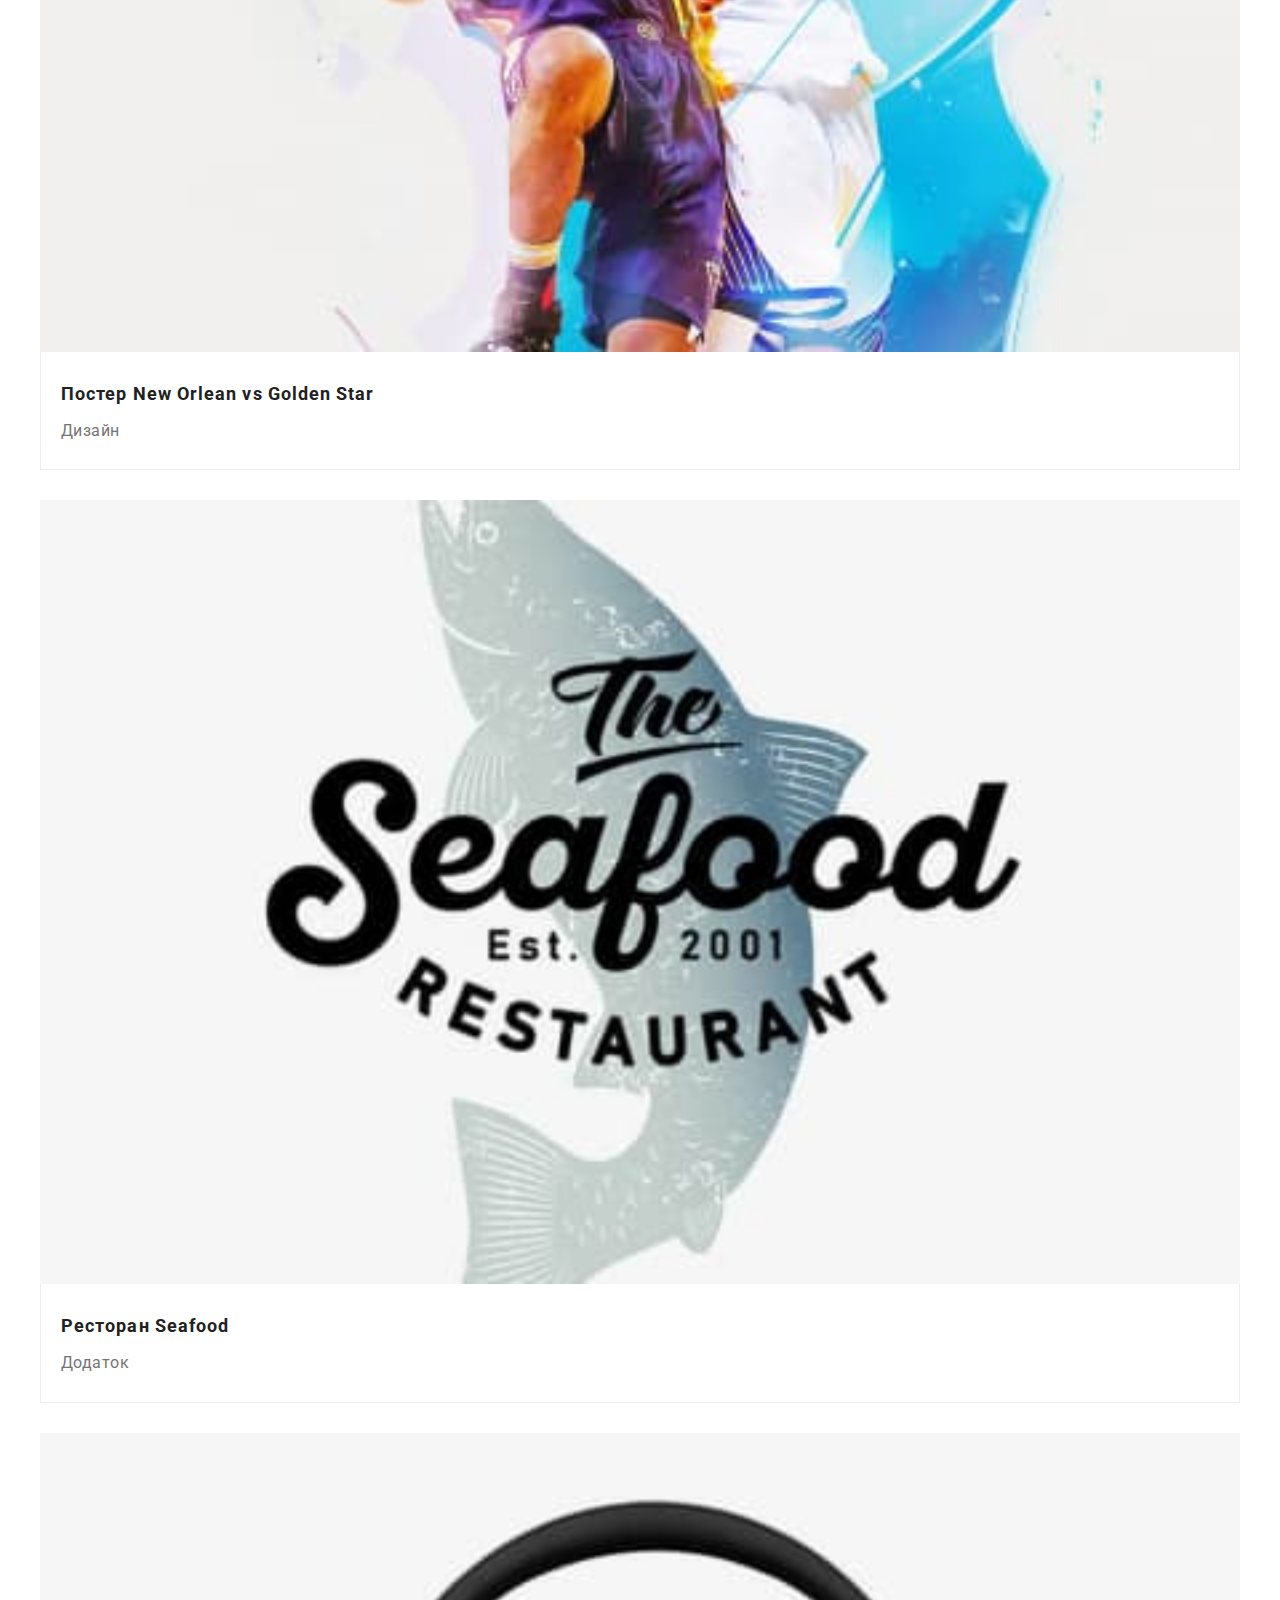
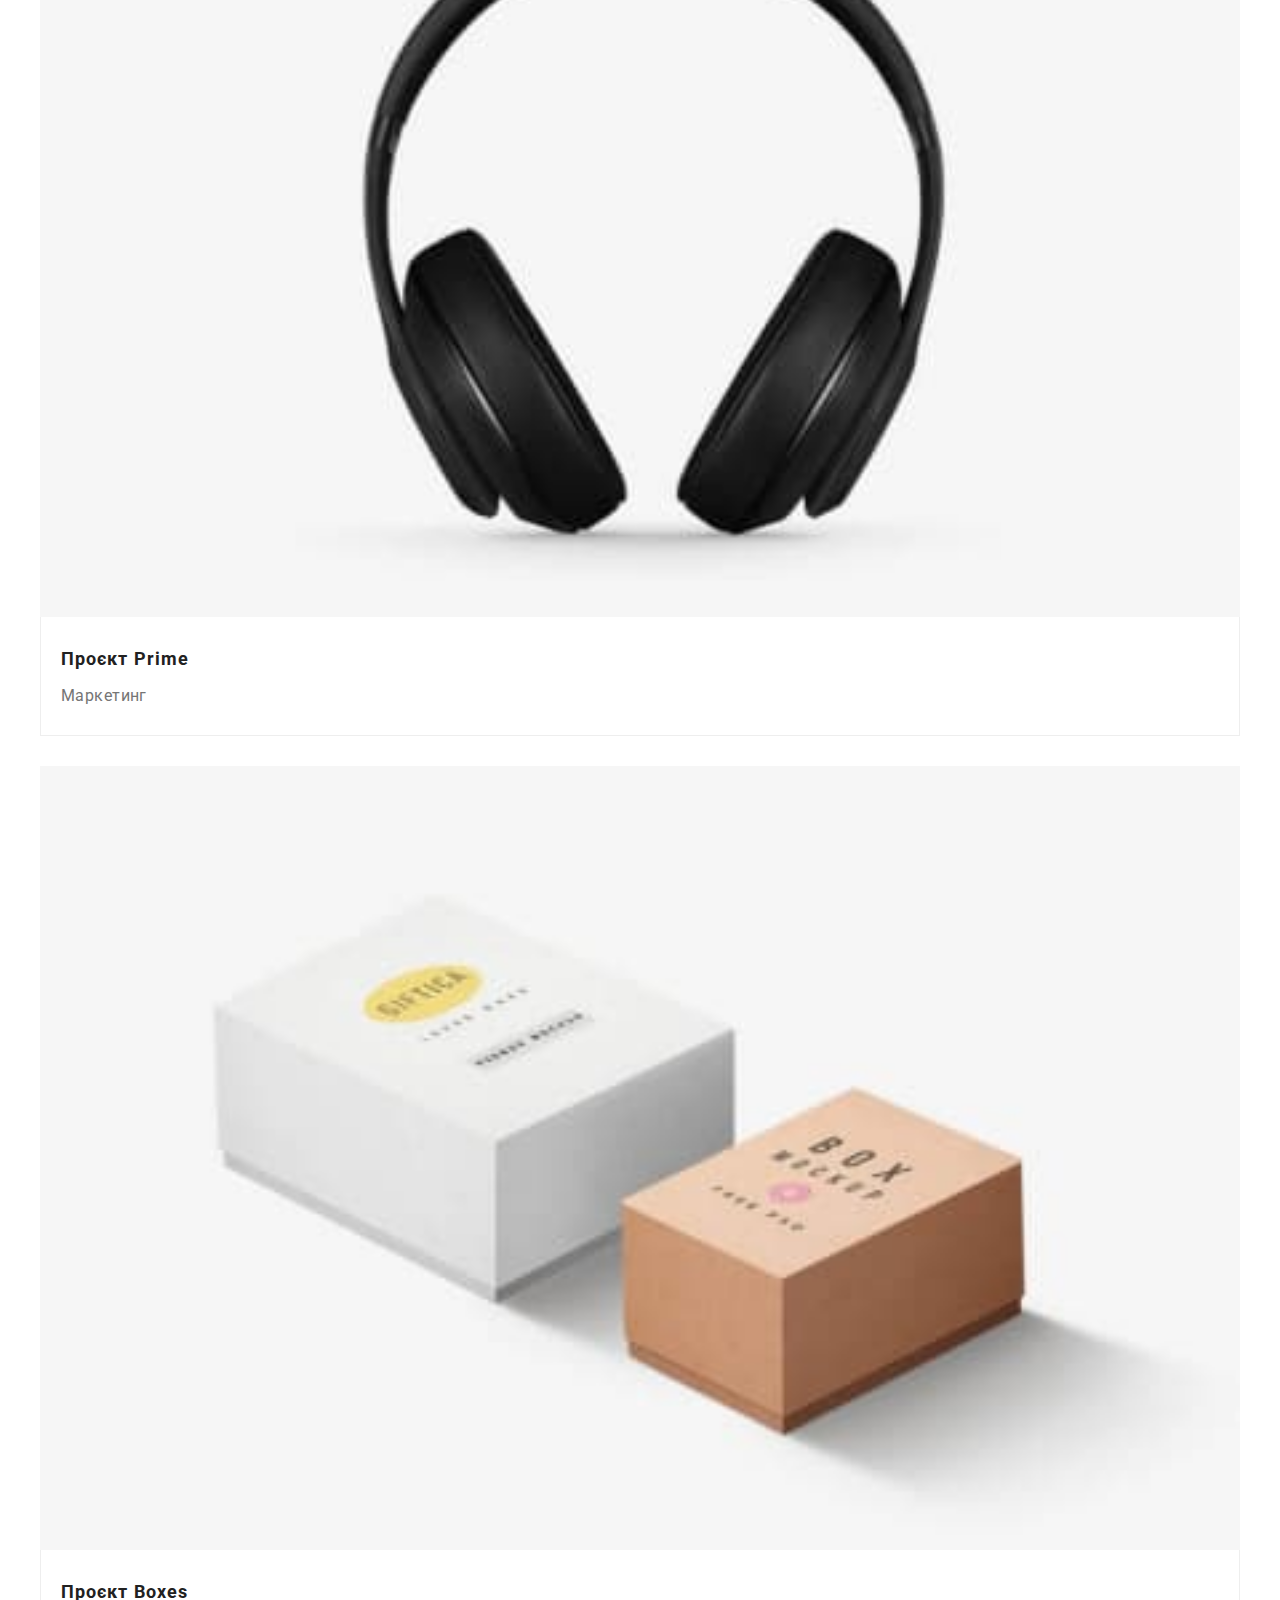
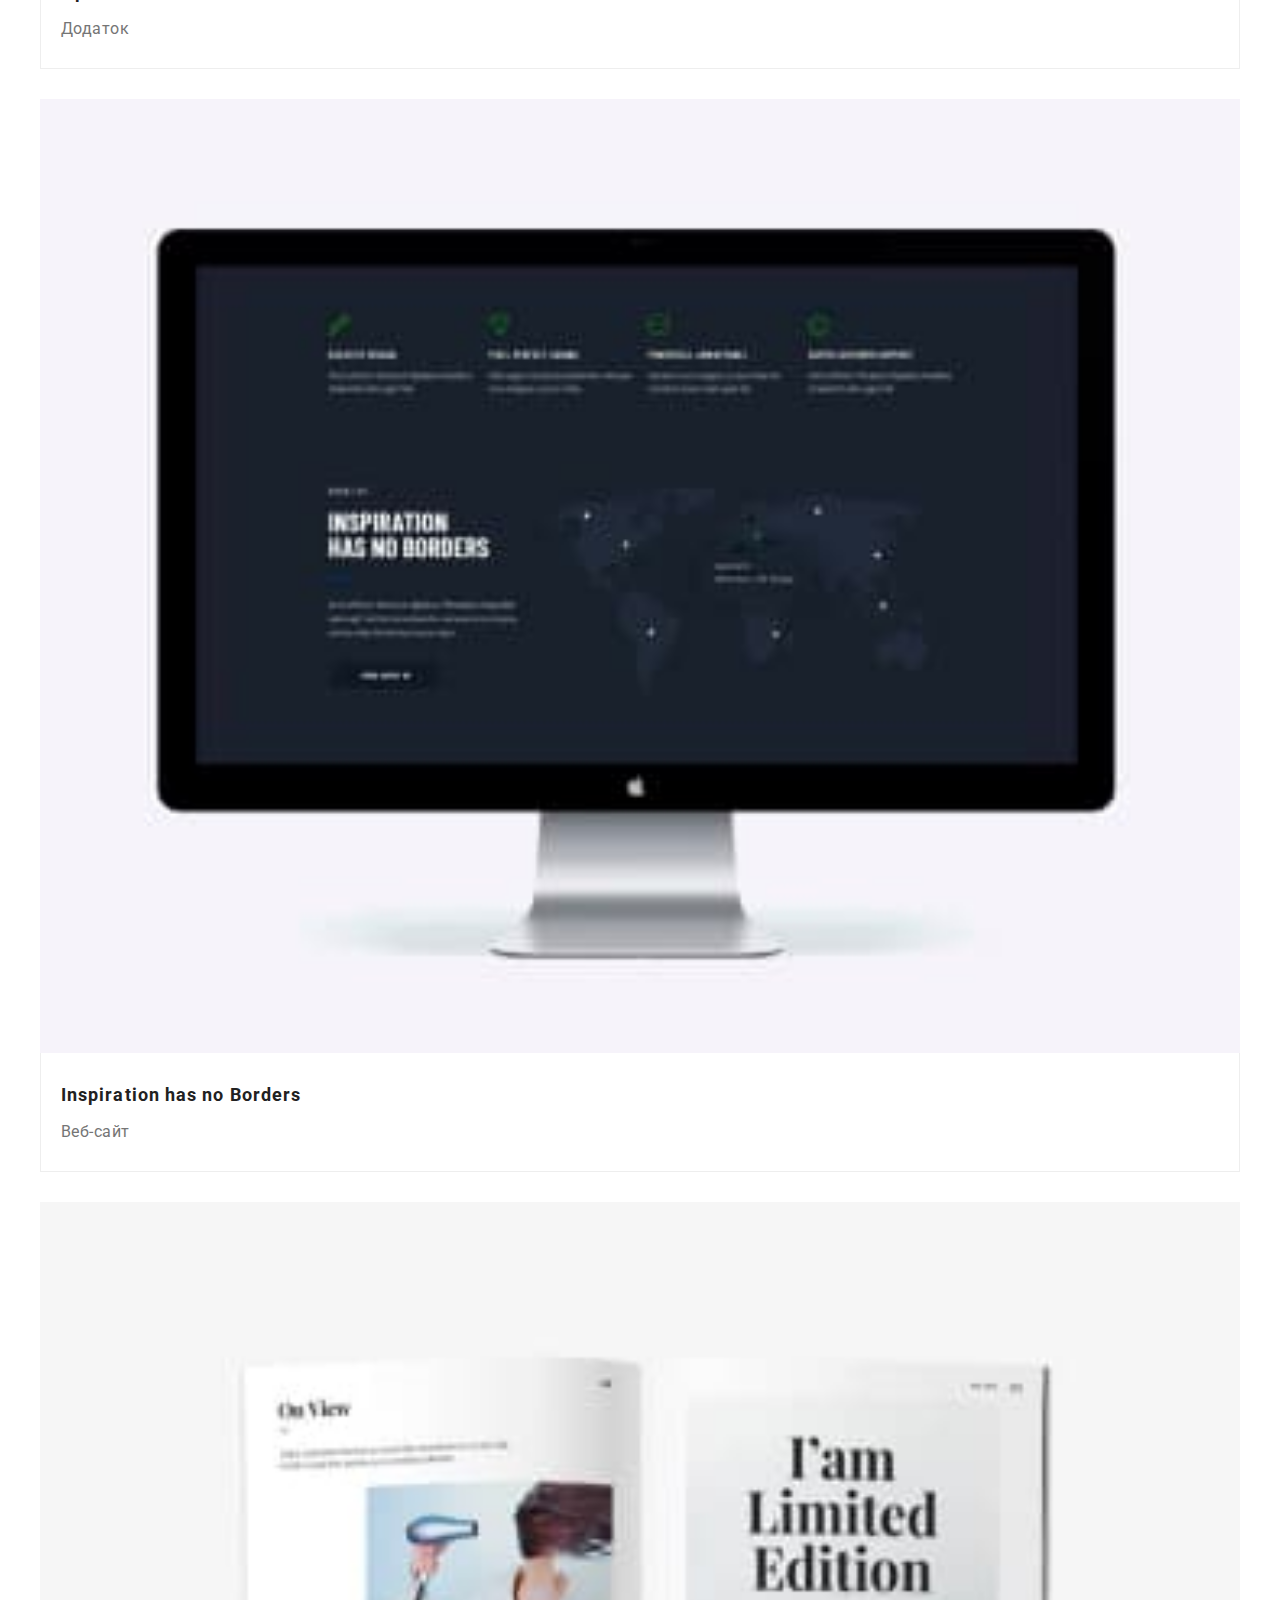
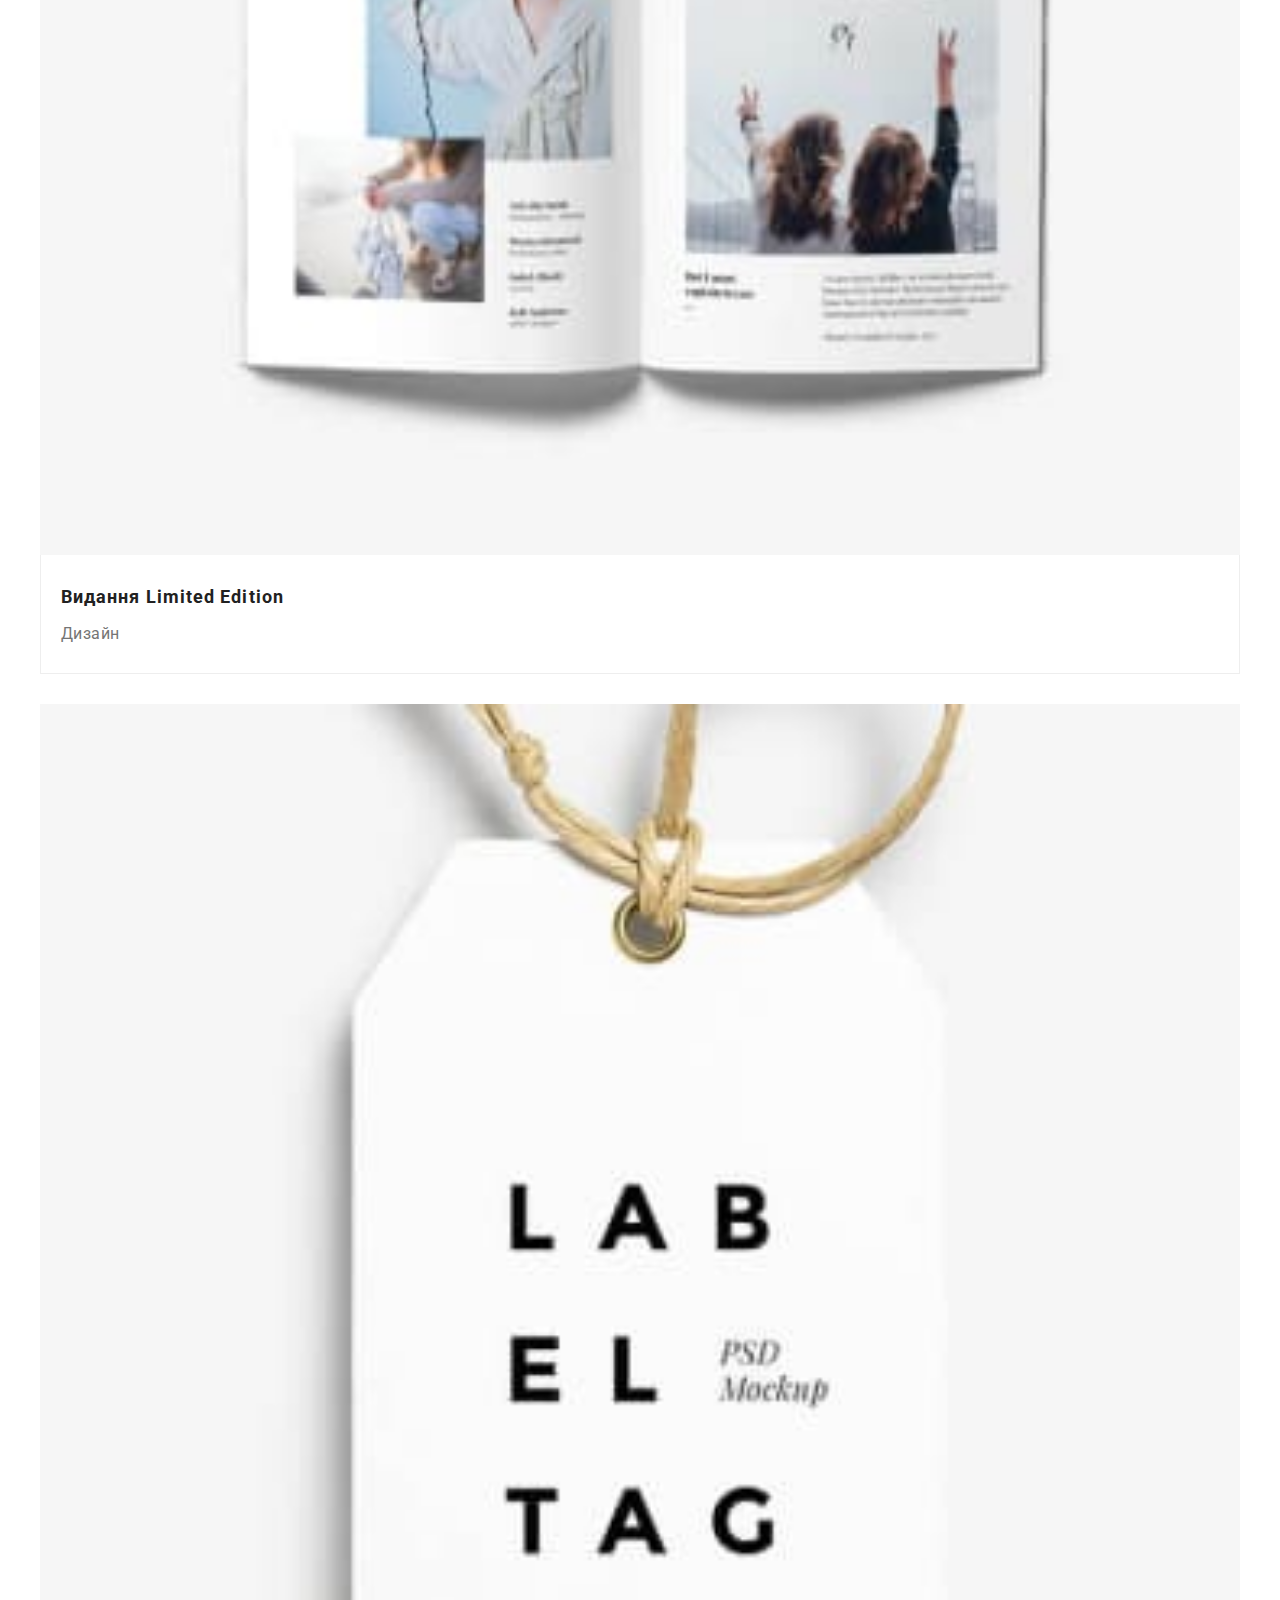
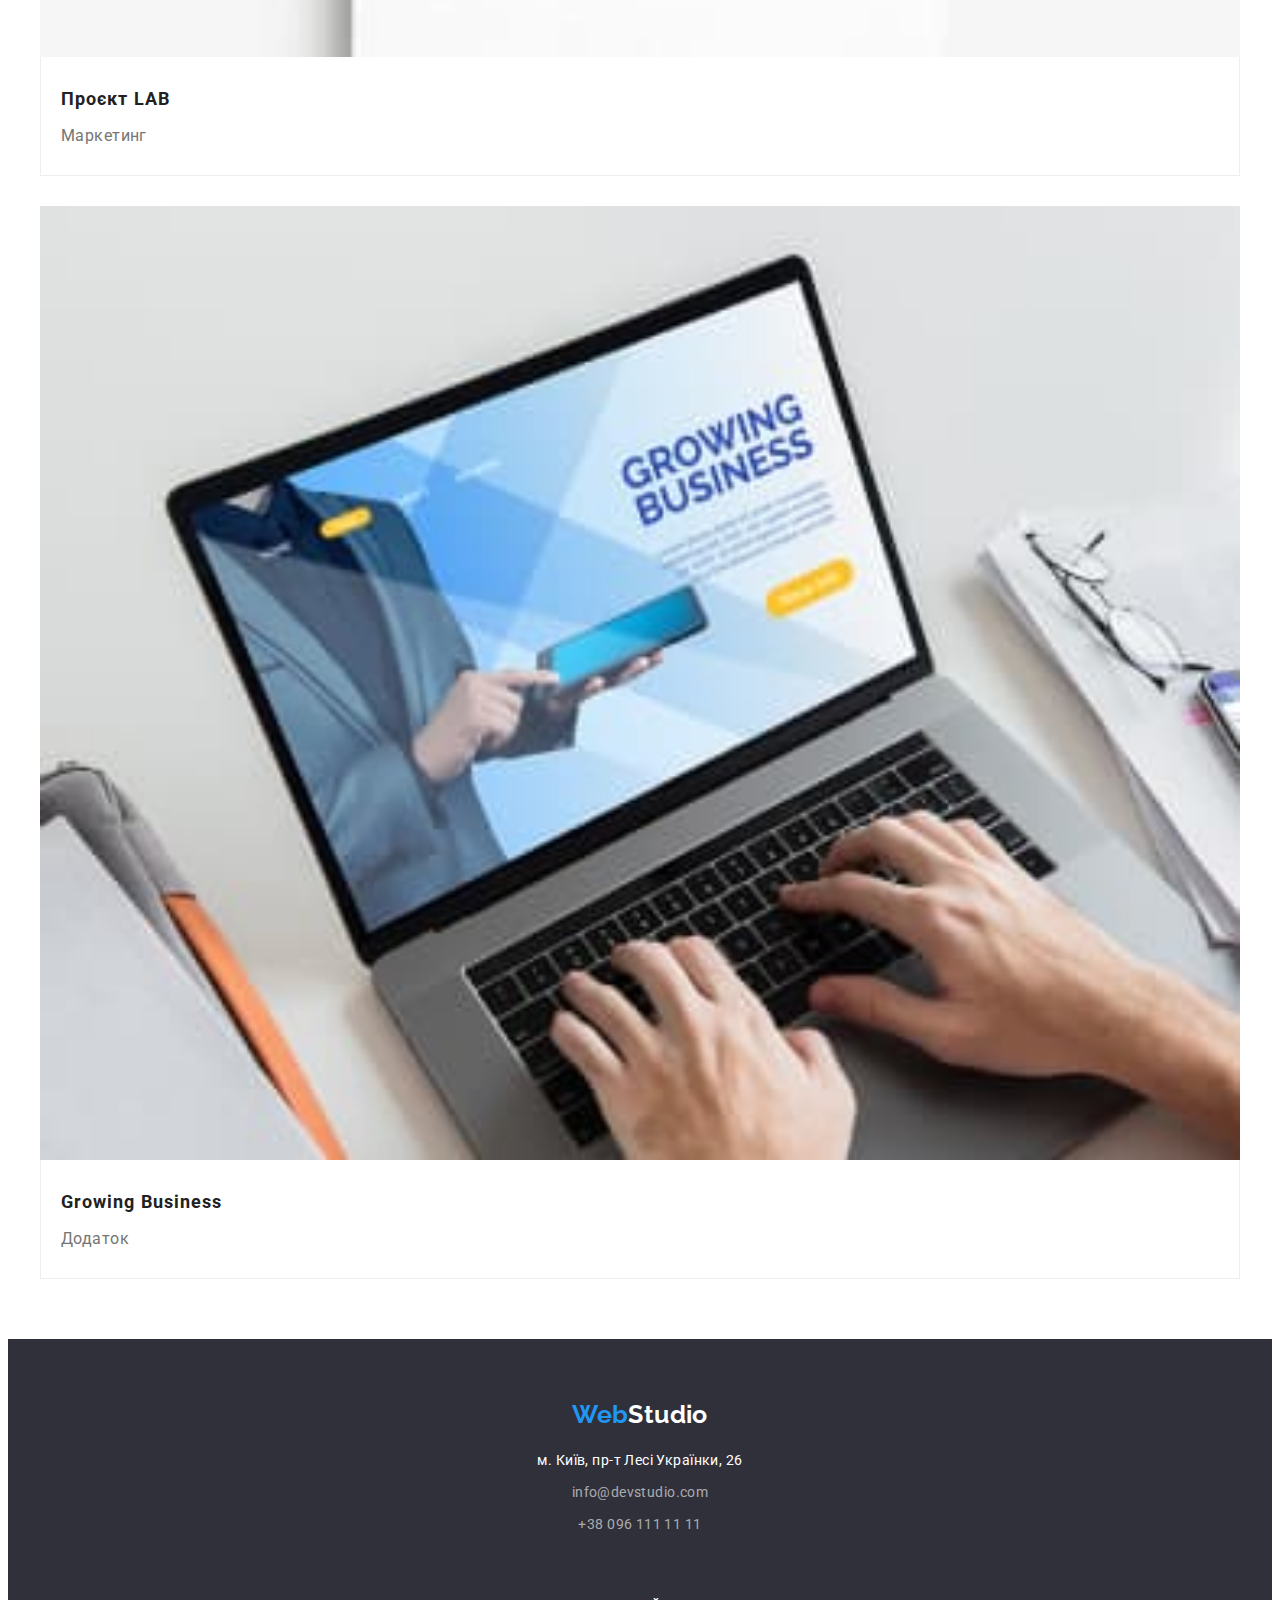
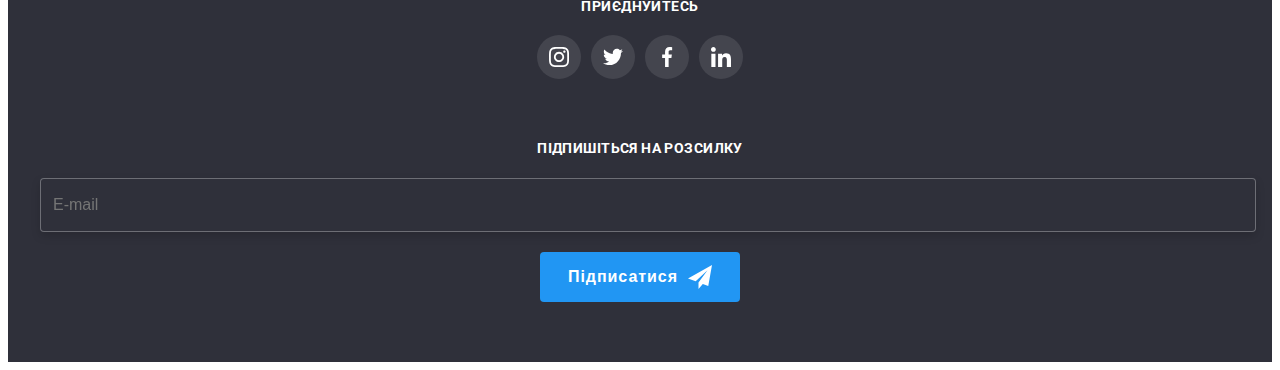
==== commit 7bcc04af: "s1" ====
--- a/portfolio.html
+++ b/portfolio.html
@@ -302,10 +302,199 @@
               <a href="" class="example-list__link">
                 <div class="portfolio-box">
                   <div class="ovearly-box">
-                    <img
-                      src="./images/mob/portfolio/boarders.jpg"
-                      alt="моноблок"
-                    />
+                    <picture
+                      ><source
+                        srcset="
+                          ./images/desktop/portfolio/boarders.jpg   1x,
+                          ./images/desktop/portfolio/boarders@2.jpg 2x
+                        "
+                        type="image/jpeg"
+                        media="(min-width:1200px)"
+                      />
+                      <source
+                        srcset="
+                          ./images/desktop/portfolio/boarders-wp.webp   1x,
+                          ./images/desktop/portfolio/boarders@2-wp.webp 2x
+                        "
+                        type="image/webp"
+                        media="(min-width:1200px)"
+                      />
+                      <source
+                        srcset="
+                          ./images/tablet/portfolio/boarders.jpg   1x,
+                          ./images/tablet/portfolio/boarders@2.jpg 2x
+                        "
+                        type="image/jpeg"
+                        media="(min-width:768px)"
+                      />
+                      <source
+                        srcset="
+                          ./images/tablet/portfolio/boarders-wp.webp   1x,
+                          ./images/tablet/portfolio/boarders@2-wp.webp 2x
+                        "
+                        type="image/webp"
+                        media="(min-width:768px)"
+                      />
+                      <source
+                        srcset="
+                          ./images/mob/portfolio/boarders.jpg   1x,
+                          ./images/mob/portfolio/boarders@2.jpg 2x
+                        "
+                        type="image/jpeg"
+                        media="(min-width:480px)"
+                      />
+                      <source
+                        srcset="
+                          ./images/mob/portfolio/boarders-wp.webp   1x,
+                          ./images/mob/portfolio/boarders@2-wp.webp 2x
+                        "
+                        type="image/jpeg"
+                        media="(min-width:480px)"
+                      />
+                      <img
+                        src="./images/mob/portfolio/boarders.jpg"
+                        alt="моноблок"
+                      />
+                      <p class="ovearlay">
+                        Ресурс пропонує комплексні пропозиції з різним рівнем
+                        функціоналу та сервісів. Все це дозволить відвідувачу
+                        отримати вичерпні відомості про компанію чи приватну
+                        особу.
+                      </p></picture
+                    >
+                  </div>
+                </div>
+
+                <div class="card-description">
+                  <h2 class="card-description__title" lang="en">
+                    Inspiration has no Borders
+                  </h2>
+                  <p class="card-description__subtitle">Веб-сайт</p>
+                </div></a
+              >
+            </li>
+            <li class="example-list__item">
+              <a href="" class="example-list__link">
+                <div class="portfolio-box">
+                  <div class="ovearly-box">
+                    <picture
+                      ><source
+                        srcset="
+                          ./images/desktop/portfolio/book.jpg   1x,
+                          ./images/desktop/portfolio/book@2.jpg 2x
+                        "
+                        type="image/jpeg"
+                        media="(min-width:1200px)"
+                      />
+                      <source
+                        srcset="
+                          ./images/desktop/portfolio/book-wp.webp   1x,
+                          ./images/desktop/portfolio/book@2-wp.webp 2x
+                        "
+                        type="image/webp"
+                        media="(min-width:1200px)"
+                      />
+                      <source
+                        srcset="
+                          ./images/tablet/portfolio/book.jpg   1x,
+                          ./images/tablet/portfolio/book@2.jpg 2x
+                        "
+                        type="image/jpeg"
+                        media="(min-width:768px)"
+                      />
+                      <source
+                        srcset="
+                          ./images/tablet/portfolio/book-wp.webp   1x,
+                          ./images/tablet/portfolio/book@2-wp.webp 2x
+                        "
+                        type="image/webp"
+                        media="(min-width:768px)"
+                      />
+                      <source
+                        srcset="
+                          ./images/mob/portfolio/book.jpg   1x,
+                          ./images/mob/portfolio/book@2.jpg 2x
+                        "
+                        type="image/jpeg"
+                        media="(min-width:480px)"
+                      />
+                      <source
+                        srcset="
+                          ./images/mob/portfolio/book-wp.webp   1x,
+                          ./images/mob/portfolio/book@2-wp.webp 2x
+                        "
+                        type="image/jpeg"
+                        media="(min-width:480px)"
+                      />
+                      <img src="./images/mob/portfolio/book.jpg" alt="книга" />
+                      <p class="ovearlay">
+                        Ресурс пропонує комплексні пропозиції з різним рівнем
+                        функціоналу та сервісів. Все це дозволить відвідувачу
+                        отримати вичерпні відомості про компанію чи приватну
+                        особу.
+                      </p></picture
+                    >
+                  </div>
+                </div>
+
+                <div class="card-description">
+                  <h2 class="card-description__title">
+                    Видання <span lang="en">Limited Edition</span>
+                  </h2>
+                  <p class="card-description__subtitle">Дизайн</p>
+                </div></a
+              >
+            </li>
+
+            <li class="example-list__item">
+              <a href="" class="example-list__link">
+                <div class="portfolio-box">
+                  <div class="ovearly-box">
+                    <picture>
+                      <source
+                        srcset="
+                          ./images/desktop/portfolio/tag.jpg   1x,
+                          ./images/desktop/portfolio/tag@2.jpg 2x
+                        "
+                        type="image/jpeg"
+                        media="(min-width:1200px)" />
+                      <source
+                        srcset="
+                          ./images/desktop/portfolio/tag-wp.webp   1x,
+                          ./images/desktop/portfolio/tag@2-wp.webp 2x
+                        "
+                        type="image/webp"
+                        media="(min-width:1200px)" />
+                      <source
+                        srcset="
+                          ./images/tablet/portfolio/tag.jpg   1x,
+                          ./images/tablet/portfolio/tag@2.jpg 2x
+                        "
+                        type="image/jpeg"
+                        media="(min-width:768px)" />
+                      <source
+                        srcset="
+                          ./images/tablet/portfolio/tag-wp.webp   1x,
+                          ./images/tablet/portfolio/tag@2-wp.webp 2x
+                        "
+                        type="image/webp"
+                        media="(min-width:768px)" />
+                      <source
+                        srcset="
+                          ./images/mob/portfolio/tag.jpg   1x,
+                          ./images/mob/portfolio/tag@2.jpg 2x
+                        "
+                        type="image/jpeg"
+                        media="(min-width:480px)" />
+                      <source
+                        srcset="
+                          ./images/mob/portfolio/tag-wp.webp   1x,
+                          ./images/mob/portfolio/tag@2-wp.webp 2x
+                        "
+                        type="image/jpeg"
+                        media="(min-width:480px)" />
+                      <img src="./images/mob/portfolio/tag.jpg" alt="бірка"
+                    /></picture>
                     <p class="ovearlay">
                       Ресурс пропонує комплексні пропозиції з різним рівнем
                       функціоналу та сервісів. Все це дозволить відвідувачу
@@ -316,51 +505,6 @@
                 </div>
 
                 <div class="card-description">
-                  <h2 class="card-description__title" lang="en">
-                    Inspiration has no Borders
-                  </h2>
-                  <p class="card-description__subtitle">Веб-сайт</p>
-                </div></a
-              >
-            </li>
-            <li class="example-list__item">
-              <a href="" class="example-list__link">
-                <div class="portfolio-box">
-                  <div class="ovearly-box">
-                    <img src="./images/mob/portfolio/book.jpg" alt="книга" />
-                    <p class="ovearlay">
-                      Ресурс пропонує комплексні пропозиції з різним рівнем
-                      функціоналу та сервісів. Все це дозволить відвідувачу
-                      отримати вичерпні відомості про компанію чи приватну
-                      особу.
-                    </p>
-                  </div>
-                </div>
-
-                <div class="card-description">
-                  <h2 class="card-description__title">
-                    Видання <span lang="en">Limited Edition</span>
-                  </h2>
-                  <p class="card-description__subtitle">Дизайн</p>
-                </div></a
-              >
-            </li>
-
-            <li class="example-list__item">
-              <a href="" class="example-list__link">
-                <div class="portfolio-box">
-                  <div class="ovearly-box">
-                    <img src="./images/mob/portfolio/tag.jpg" alt="бірка" />
-                    <p class="ovearlay">
-                      Ресурс пропонує комплексні пропозиції з різним рівнем
-                      функціоналу та сервісів. Все це дозволить відвідувачу
-                      отримати вичерпні відомості про компанію чи приватну
-                      особу.
-                    </p>
-                  </div>
-                </div>
-
-                <div class="card-description">
                   <h2 class="card-description__title">
                     Проєкт <span lang="en">LAB</span>
                   </h2>
@@ -373,10 +517,53 @@
               <a href="" class="example-list__link">
                 <div class="portfolio-box">
                   <div class="ovearly-box">
-                    <img
-                      src="./images/mob/portfolio/laptop.jpg"
-                      alt="ноутбук"
-                    />
+                    <picture>
+                      <source
+                        srcset="
+                          ./images/desktop/portfolio/laptop.jpg   1x,
+                          ./images/desktop/portfolio/laptop@2.jpg 2x
+                        "
+                        type="image/jpeg"
+                        media="(min-width:1200px)" />
+                      <source
+                        srcset="
+                          ./images/desktop/portfolio/laptop-wp.webp   1x,
+                          ./images/desktop/portfolio/laptop@2-wp.webp 2x
+                        "
+                        type="image/webp"
+                        media="(min-width:1200px)" />
+                      <source
+                        srcset="
+                          ./images/tablet/portfolio/laptop.jpg   1x,
+                          ./images/tablet/portfolio/laptop@2.jpg 2x
+                        "
+                        type="image/jpeg"
+                        media="(min-width:768px)" />
+                      <source
+                        srcset="
+                          ./images/tablet/portfolio/laptop-wp.webp   1x,
+                          ./images/tablet/portfolio/laptop@2-wp.webp 2x
+                        "
+                        type="image/webp"
+                        media="(min-width:768px)" />
+                      <source
+                        srcset="
+                          ./images/mob/portfolio/laptop.jpg   1x,
+                          ./images/mob/portfolio/laptop@2.jpg 2x
+                        "
+                        type="image/jpeg"
+                        media="(min-width:480px)" />
+                      <source
+                        srcset="
+                          ./images/mob/portfolio/laptop-wp.webp   1x,
+                          ./images/mob/portfolio/laptop@2-wp.webp 2x
+                        "
+                        type="image/webp"
+                        media="(min-width:480px)" />
+                      <img
+                        src="./images/mob/portfolio/laptop.jpg"
+                        alt="ноутбук"
+                    /></picture>
                     <p class="ovearlay">
                       Ресурс пропонує комплексні пропозиції з різним рівнем
                       функціоналу та сервісів. Все це дозволить відвідувачу
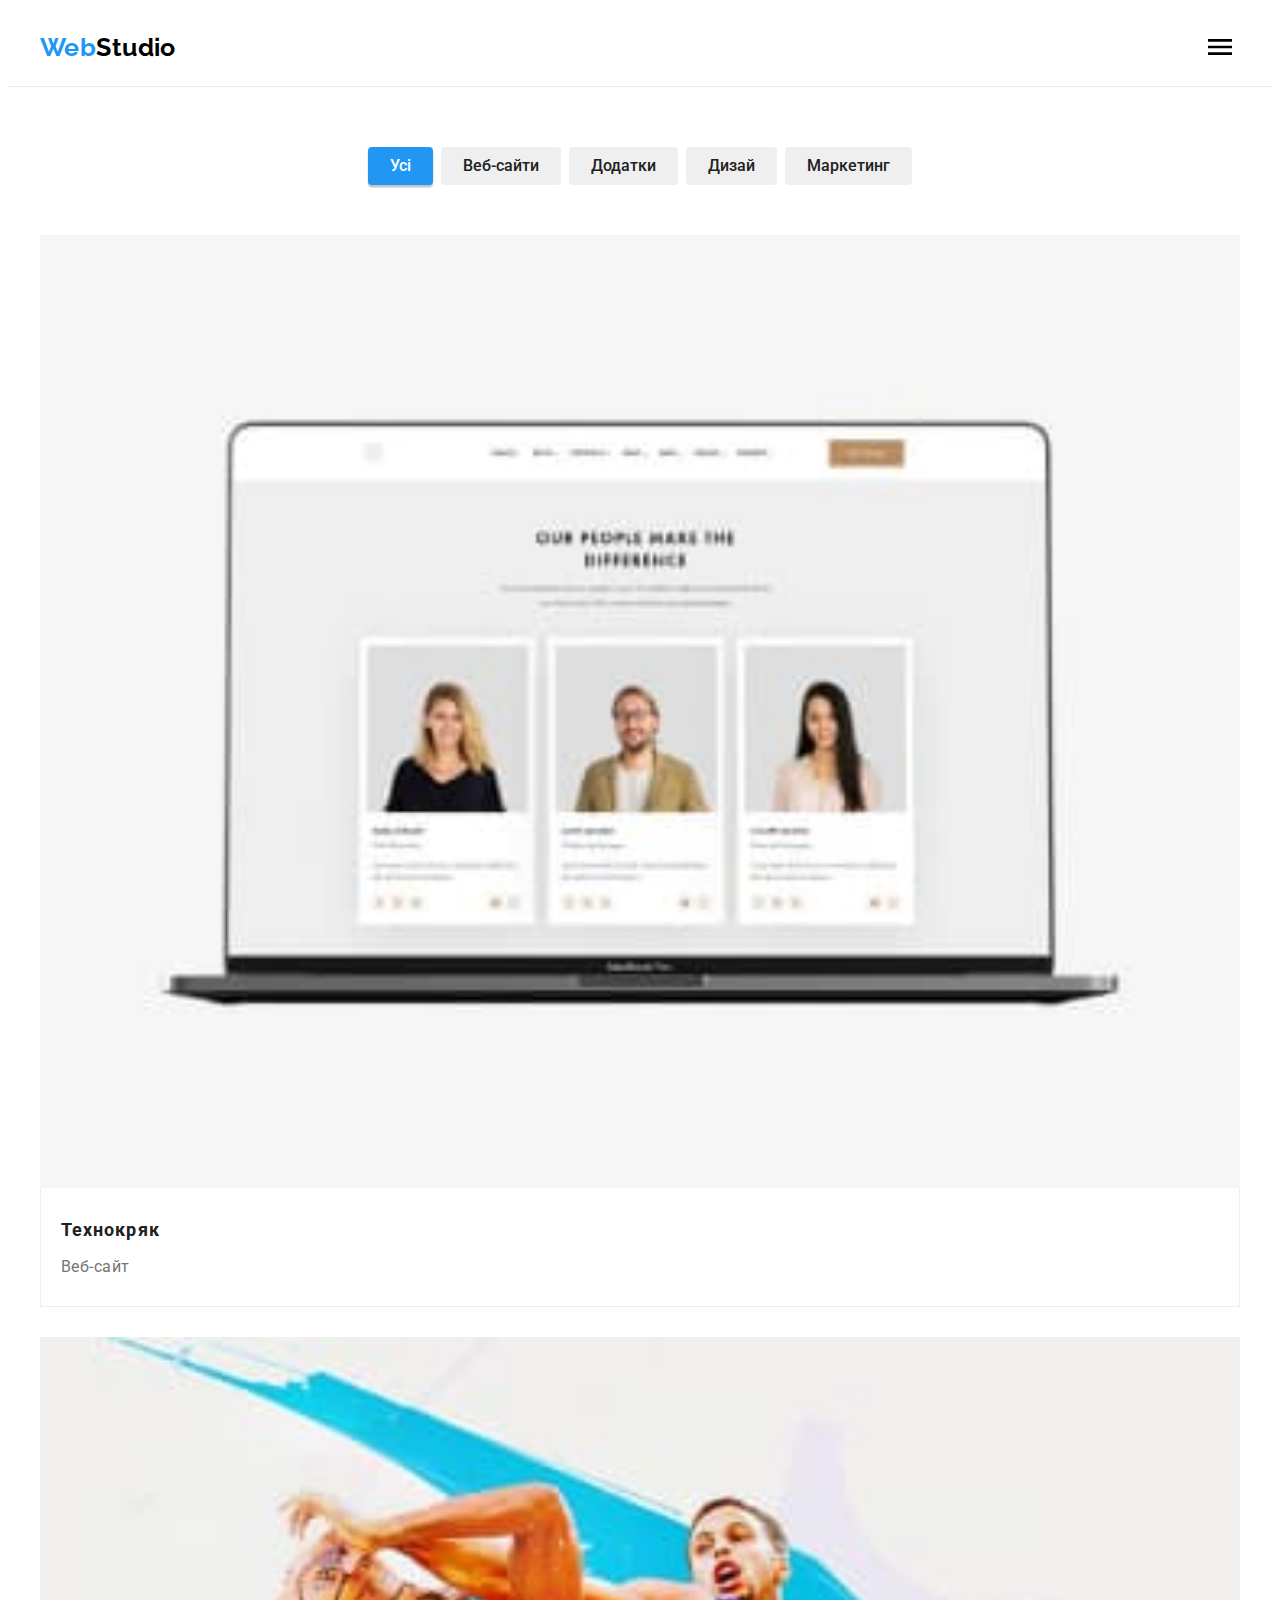
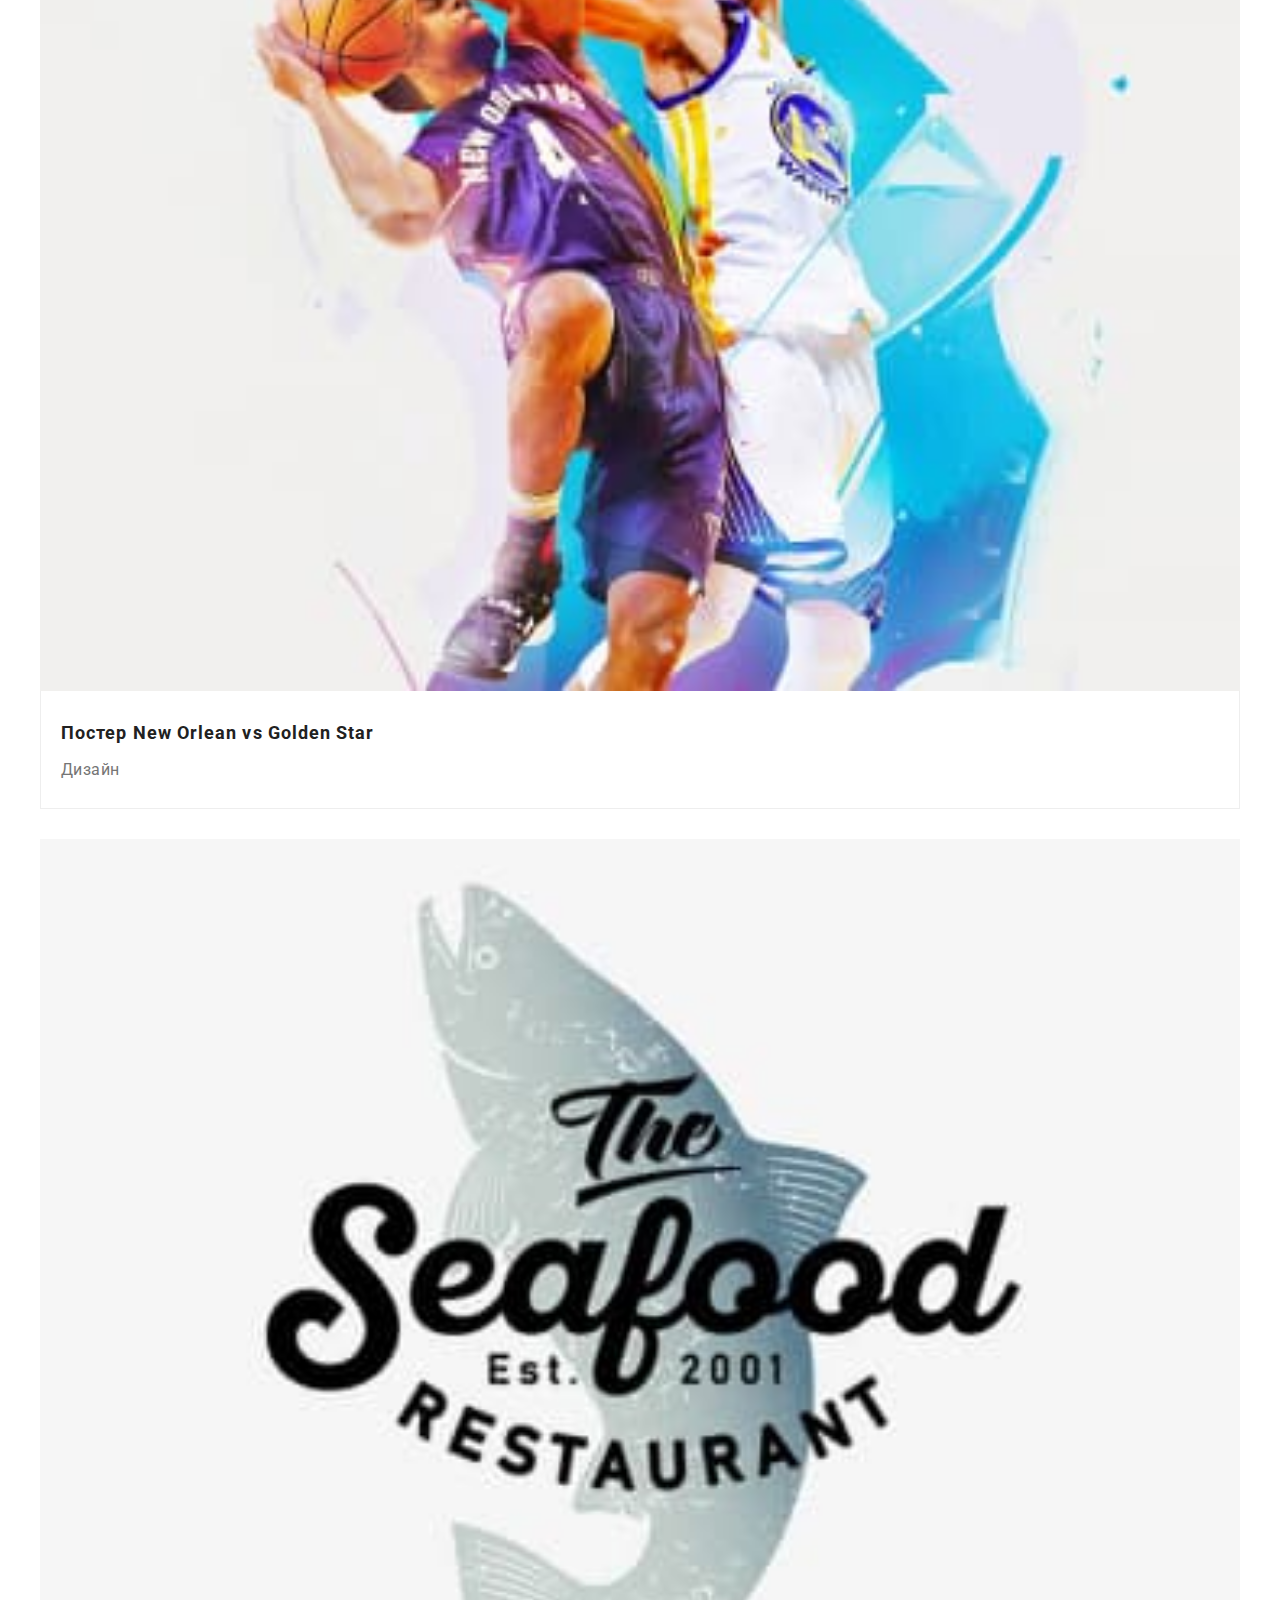
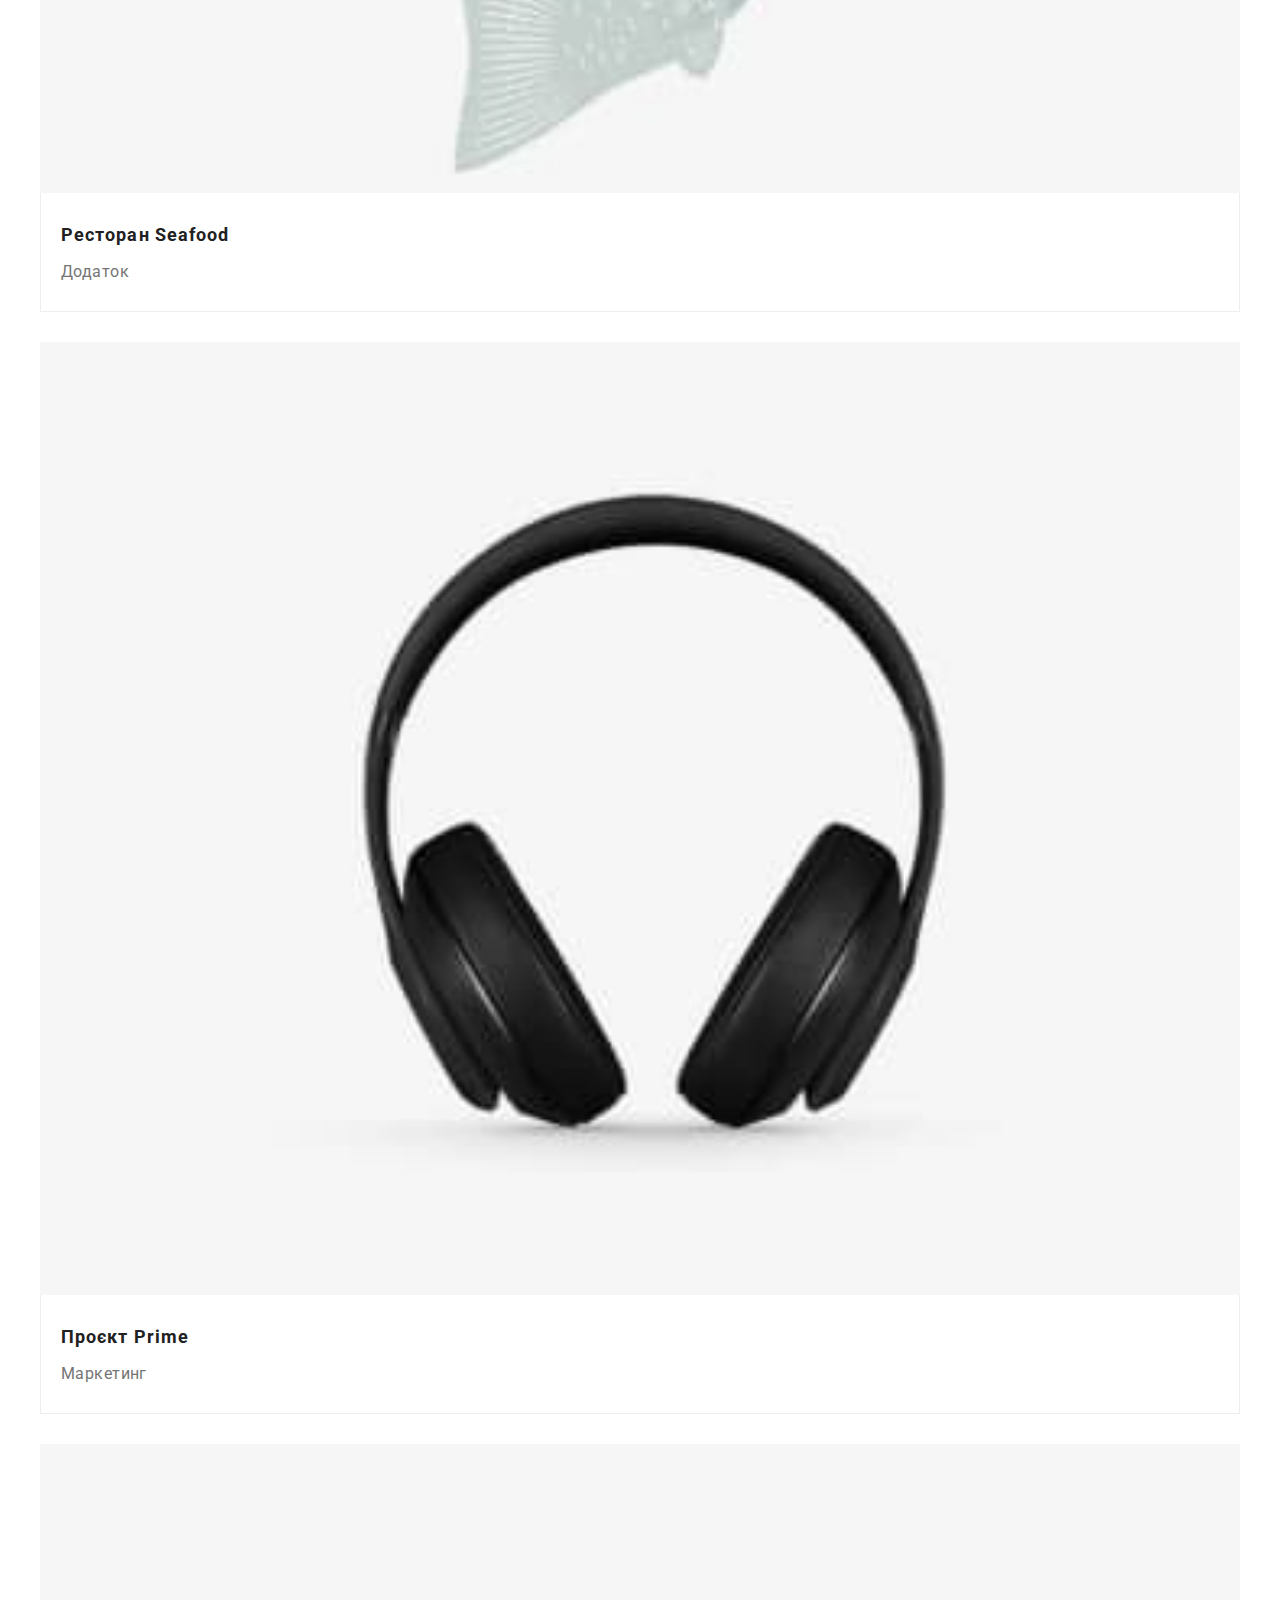
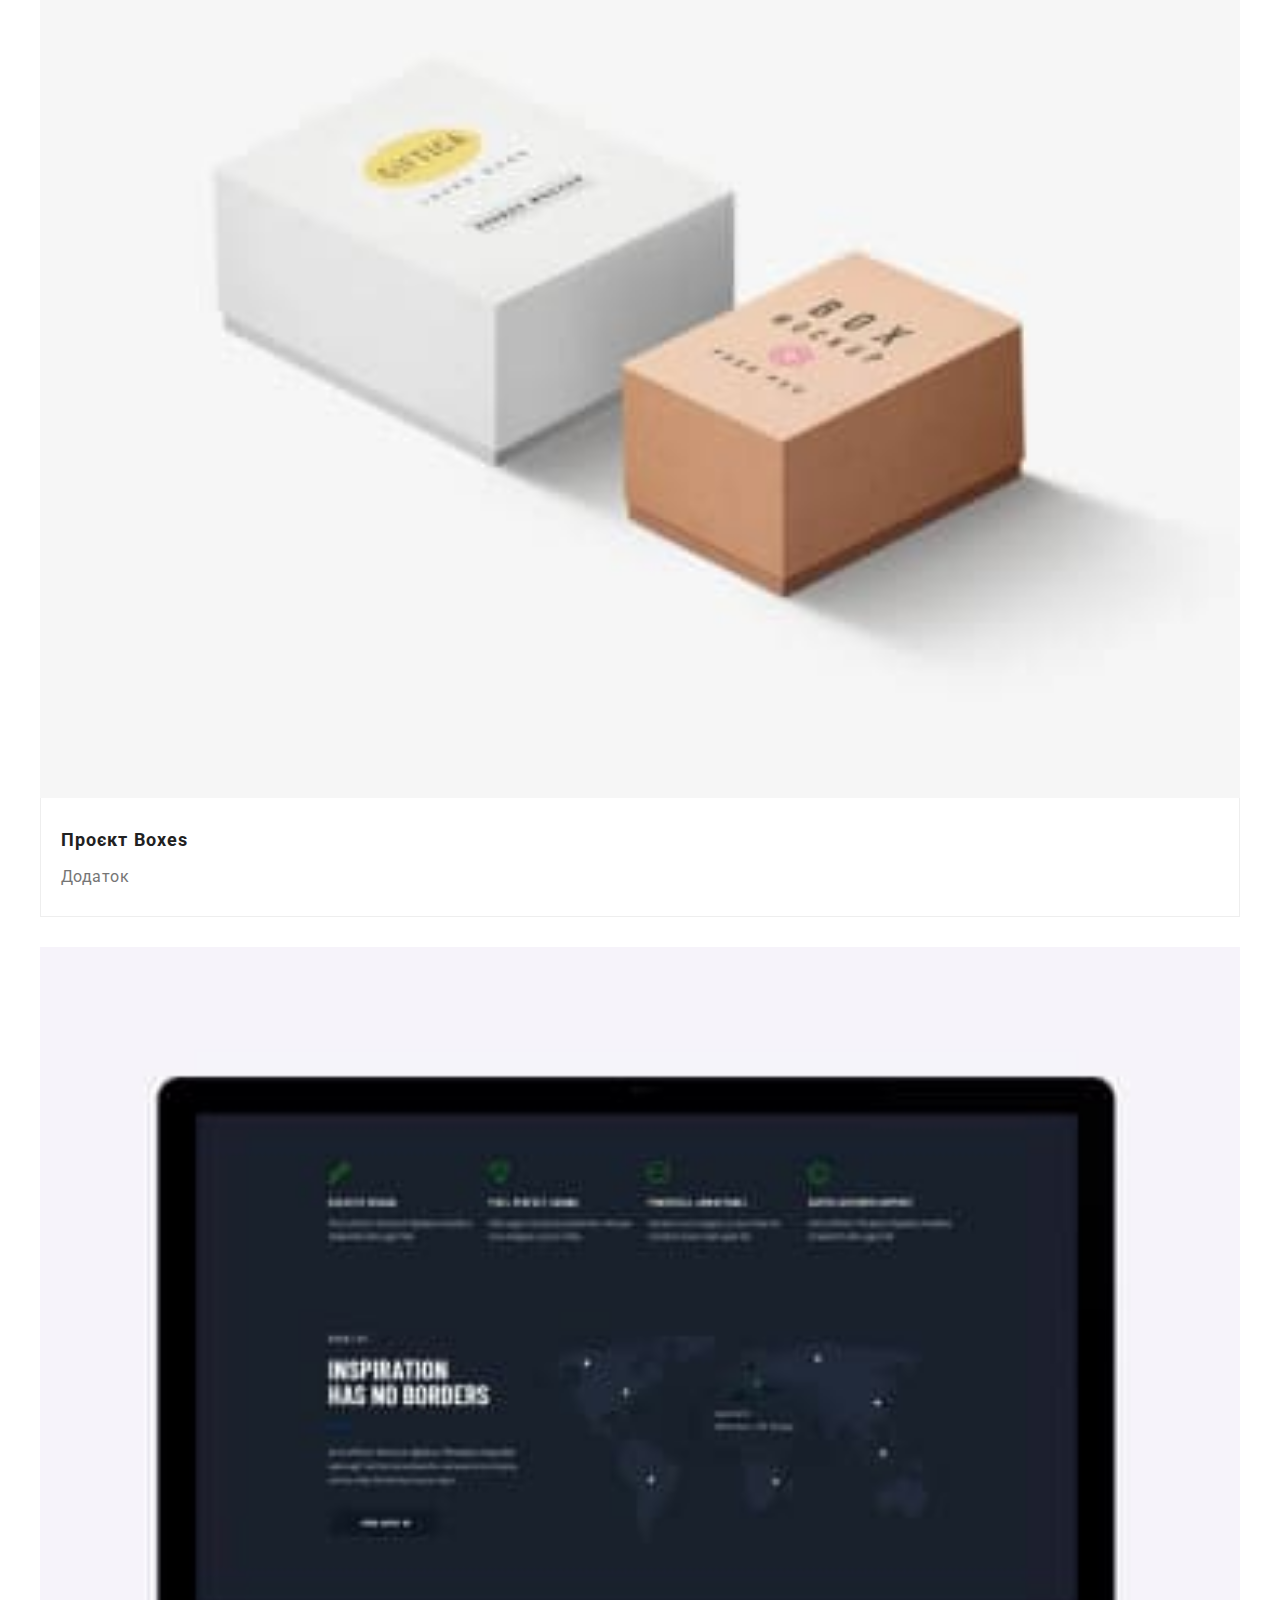
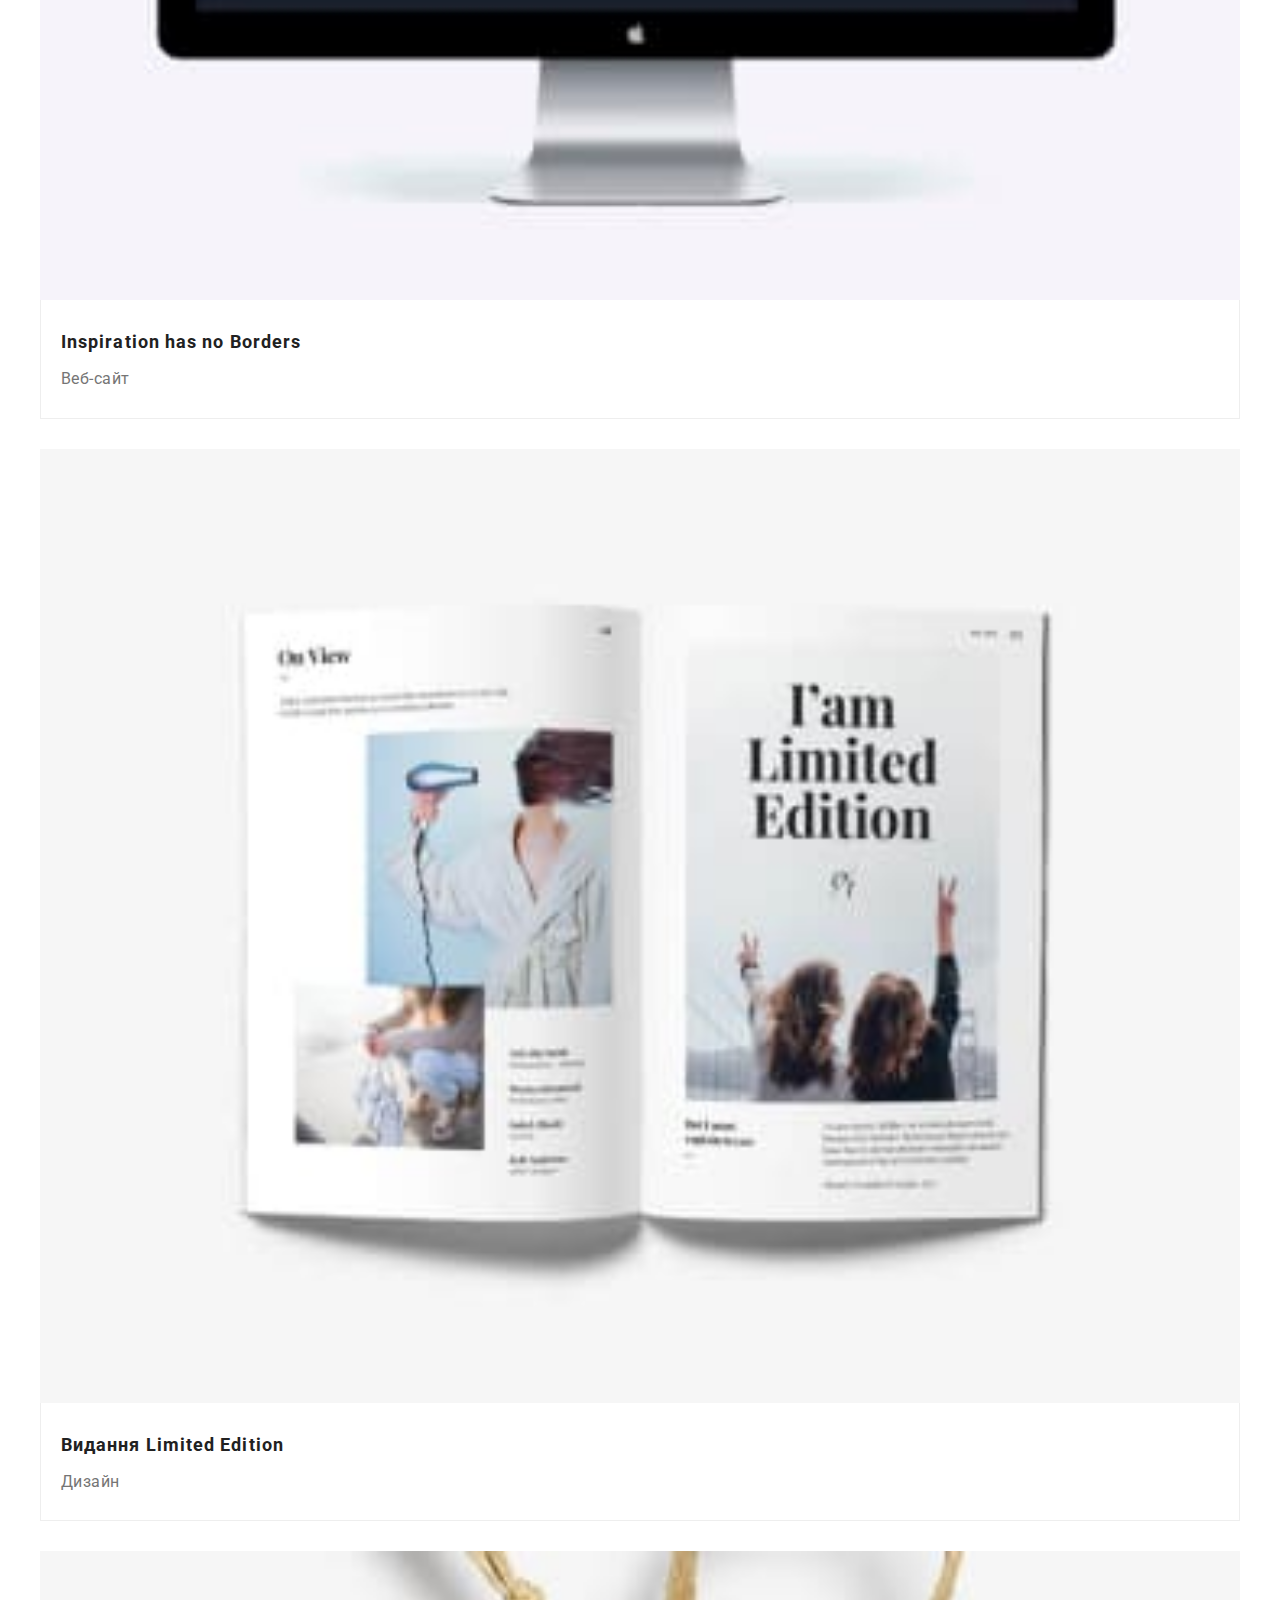
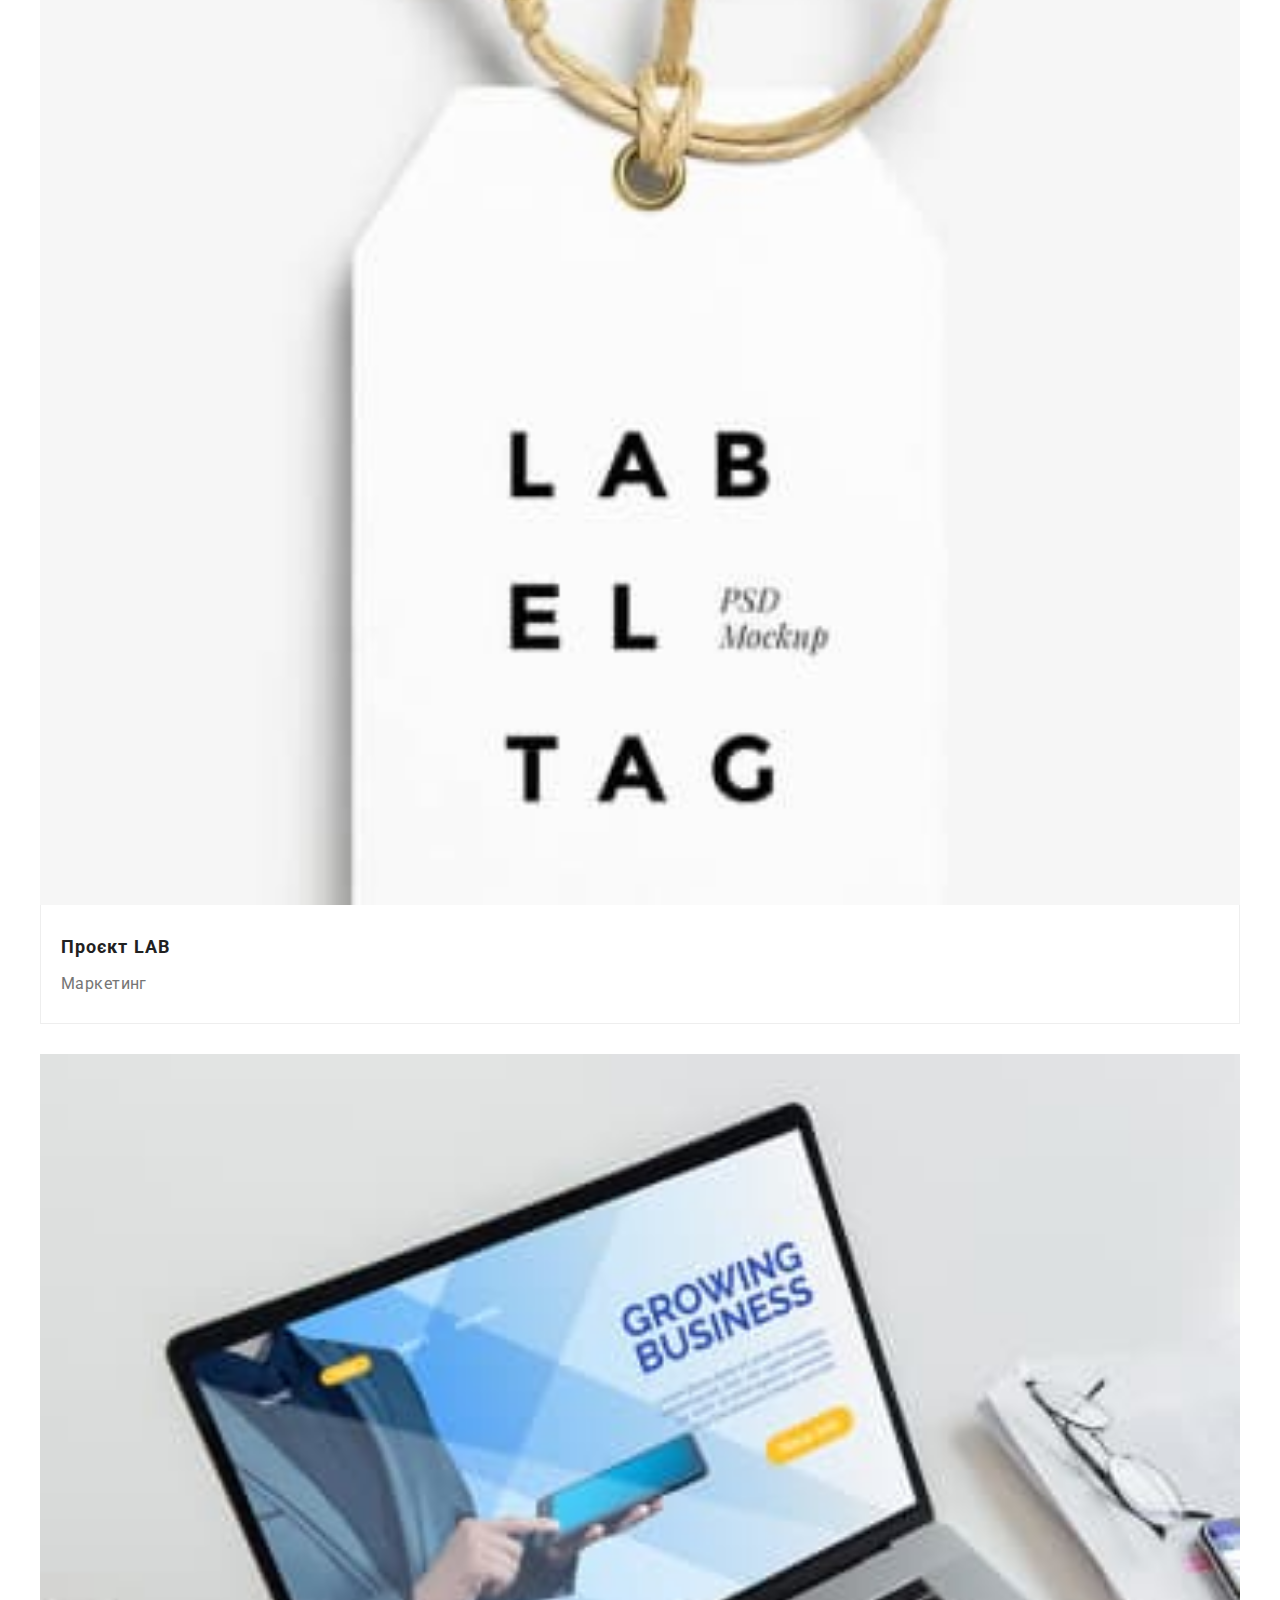
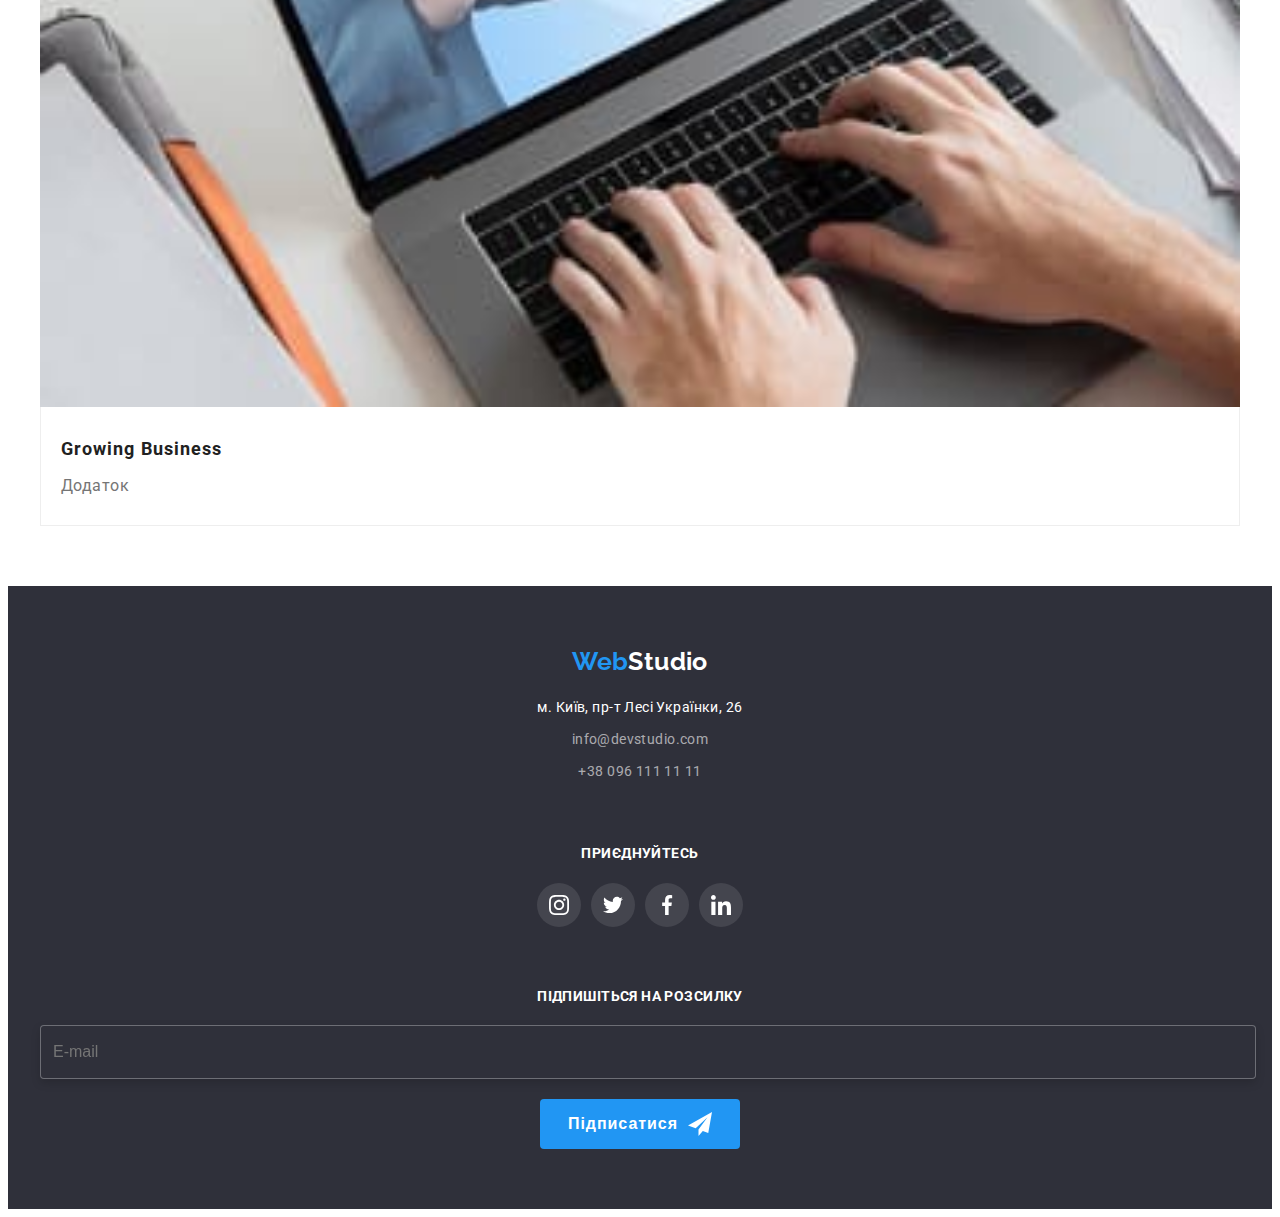
==== commit c21e7c02: "mobile-finish" ====
--- a/portfolio.html
+++ b/portfolio.html
@@ -91,7 +91,9 @@
               >
             </li>
             <li class="mobile-menu-navigation__item">
-              <a class="mobile-menu-navigation__link" href="portfolio.html"
+              <a
+                class="mobile-menu-navigation__link mobile-menu-navigation__link--action"
+                href="portfolio.html"
                 >Портфоліо</a
               >
             </li>
@@ -175,10 +177,53 @@
               <a href="" class="example-list__link">
                 <div class="portfolio-box">
                   <div class="ovearly-box">
-                    <img
-                      src="./images/mob/portfolio/technocrat.jpg"
-                      alt="ноутбук з фото"
-                    />
+                    <picture
+                      ><source
+                        srcset="
+                          ./images/desktop/portfolio/technocrat.jpg    1x,
+                          ./images/desktop/portfolio/technocrat@2x.jpg 2x
+                        "
+                        type="image/jpeg"
+                        media="(min-width:1200px)" />
+                      <source
+                        srcset="
+                          ./images/desktop/portfolio/technocrat-wp.webp    1x,
+                          ./images/desktop/portfolio/technocrat@2x-wp.webp 2x
+                        "
+                        type="image/webp"
+                        media="(min-width:1200px)" />
+                      <source
+                        srcset="
+                          ./images/tablet/portfolio/technocrat.jpg    1x,
+                          ./images/tablet/portfolio/technocrat@2x.jpg 2x
+                        "
+                        type="image/jpeg"
+                        media="(min-width:768px)" />
+                      <source
+                        srcset="
+                          ./images/tablet/portfolio/technocrat-wp.webp    1x,
+                          ./images/tablet/portfolio/technocrat@2x-wp.webp 2x
+                        "
+                        type="image/webp"
+                        media="(min-width:768px)" />
+                      <source
+                        srcset="
+                          ./images/mob/portfolio/technocrat.jpg    1x,
+                          ./images/mob/portfolio/technocrat@2x.jpg 2x
+                        "
+                        type="image/jpeg"
+                        media="(min-width:480px)" />
+                      <source
+                        srcset="
+                          ./images/mob/portfolio/technocrat-wp.webp    1x,
+                          ./images/mob/portfolio/technocrat@2x-wp.webp 2x
+                        "
+                        type="image/webp"
+                        media="(min-width:480px)" />
+                      <img
+                        src="./images/mob/portfolio/technocrat.jpg"
+                        alt="ноутбук з фото"
+                    /></picture>
                     <p class="ovearlay">
                       Ресурс пропонує комплексні пропозиції з різним рівнем
                       функціоналу та сервісів. Все це дозволить відвідувачу
@@ -198,10 +243,53 @@
               <a href="" class="example-list__link">
                 <div class="portfolio-box">
                   <div class="ovearly-box">
-                    <img
-                      src="./images/mob/portfolio/basketballplayer.jpg"
-                      alt="басетболісти"
-                    />
+                    <picture
+                      ><source
+                        srcset="
+                          ./images/desktop/portfolio/basketballplayer.jpg    1x,
+                          ./images/desktop/portfolio/basketballplayer@2x.jpg 2x
+                        "
+                        type="image/jpeg"
+                        media="(min-width:1200px)" />
+                      <source
+                        srcset="
+                          ./images/desktop/portfolio/basketballplayer-wp.webp    1x,
+                          ./images/desktop/portfolio/basketballplayer@2x-wp.webp 2x
+                        "
+                        type="image/webp"
+                        media="(min-width:1200px)" />
+                      <source
+                        srcset="
+                          ./images/tablet/portfolio/basketballplayer.jpg    1x,
+                          ./images/tablet/portfolio/basketballplayer@2x.jpg 2x
+                        "
+                        type="image/jpeg"
+                        media="(min-width:768px)" />
+                      <source
+                        srcset="
+                          ./images/tablet/portfolio/basketballplayer-wp.webp    1x,
+                          ./images/tablet/portfolio/basketballplayer@2x-wp.webp 2x
+                        "
+                        type="image/webp"
+                        media="(min-width:768px)" />
+                      <source
+                        srcset="
+                          ./images/mob/portfolio/basketballplayer.jpg    1x,
+                          ./images/mob/portfolio/basketballplayer@2x.jpg 2x
+                        "
+                        type="image/jpeg"
+                        media="(min-width:480px)" />
+                      <source
+                        srcset="
+                          ./images/mob/portfolio/basketballplayer-wp.webp    1x,
+                          ./images/mob/portfolio/basketballplayer@2x-wp.webp 2x
+                        "
+                        type="image/webp"
+                        media="(min-width:480px)" />
+                      <img
+                        src="./images/mob/portfolio/basketballplayer.jpg"
+                        alt="басетболісти"
+                    /></picture>
                     <p class="ovearlay">
                       Ресурс пропонує комплексні пропозиції з різним рівнем
                       функціоналу та сервісів. Все це дозволить відвідувачу
@@ -224,10 +312,53 @@
               <a href="" class="example-list__link">
                 <div class="portfolio-box">
                   <div class="ovearly-box">
-                    <img
-                      src="./images/mob/portfolio/seafood.jpg"
-                      alt="картина риби"
-                    />
+                    <picture
+                      ><source
+                        srcset="
+                          ./images/desktop/portfolio/seafood.jpg    1x,
+                          ./images/desktop/portfolio/seafood@2x.jpg 2x
+                        "
+                        type="image/jpeg"
+                        media="(min-width:1200px)" />
+                      <source
+                        srcset="
+                          ./images/desktop/portfolio/seafood-wp.webp    1x,
+                          ./images/desktop/portfolio/seafood@2x-wp.webp 2x
+                        "
+                        type="image/webp"
+                        media="(min-width:1200px)" />
+                      <source
+                        srcset="
+                          ./images/tablet/portfolio/seafood.jpg    1x,
+                          ./images/tablet/portfolio/seafood@2x.jpg 2x
+                        "
+                        type="image/jpeg"
+                        media="(min-width:768px)" />
+                      <source
+                        srcset="
+                          ./images/tablet/portfolio/seafood-wp.webp    1x,
+                          ./images/tablet/portfolio/seafood@2x-wp.webp 2x
+                        "
+                        type="image/webp"
+                        media="(min-width:768px)" />
+                      <source
+                        srcset="
+                          ./images/mob/portfolio/seafood.jpg    1x,
+                          ./images/mob/portfolio/seafood@2x.jpg 2x
+                        "
+                        type="image/jpeg"
+                        media="(min-width:480px)" />
+                      <source
+                        srcset="
+                          ./images/mob/portfolio/seafood-wp.webp    1x,
+                          ./images/mob/portfolio/seafood@2x-wp.webp 2x
+                        "
+                        type="image/webp"
+                        media="(min-width:480px)" />
+                      <img
+                        src="./images/mob/portfolio/seafood.jpg"
+                        alt="картина риби"
+                    /></picture>
                     <p class="ovearlay">
                       Ресурс пропонує комплексні пропозиції з різним рівнем
                       функціоналу та сервісів. Все це дозволить відвідувачу
@@ -250,10 +381,53 @@
               <a href="" class="example-list__link">
                 <div class="portfolio-box">
                   <div class="ovearly-box">
-                    <img
-                      src="./images/mob/portfolio/headphone.jpg"
-                      alt="навушники"
-                    />
+                    <picture
+                      ><source
+                        srcset="
+                          ./images/desktop/portfolio/headphone.jpg    1x,
+                          ./images/desktop/portfolio/headphone@2x.jpg 2x
+                        "
+                        type="image/jpeg"
+                        media="(min-width:1200px)" />
+                      <source
+                        srcset="
+                          ./images/desktop/portfolio/headphone-wp.webp    1x,
+                          ./images/desktop/portfolio/headphone@2x-wp.webp 2x
+                        "
+                        type="image/webp"
+                        media="(min-width:1200px)" />
+                      <source
+                        srcset="
+                          ./images/tablet/portfolio/headphone.jpg    1x,
+                          ./images/tablet/portfolio/headphone@2x.jpg 2x
+                        "
+                        type="image/jpeg"
+                        media="(min-width:768px)" />
+                      <source
+                        srcset="
+                          ./images/tablet/portfolio/headphone-wp.webp    1x,
+                          ./images/tablet/portfolio/headphone@2x-wp.webp 2x
+                        "
+                        type="image/webp"
+                        media="(min-width:768px)" />
+                      <source
+                        srcset="
+                          ./images/mob/portfolio/headphone.jpg    1x,
+                          ./images/mob/portfolio/headphone@2x.jpg 2x
+                        "
+                        type="image/jpeg"
+                        media="(min-width:480px)" />
+                      <source
+                        srcset="
+                          ./images/mob/portfolio/headphone-wp.webp    1x,
+                          ./images/mob/portfolio/headphone@2x-wp.webp 2x
+                        "
+                        type="image/webp"
+                        media="(min-width:480px)" />
+                      <img
+                        src="./images/mob/portfolio/headphone.jpg"
+                        alt="навушники"
+                    /></picture>
                     <p class="ovearlay">
                       Ресурс пропонує комплексні пропозиції з різним рівнем
                       функціоналу та сервісів. Все це дозволить відвідувачу
@@ -276,10 +450,53 @@
               <a href="" class="example-list__link">
                 <div class="portfolio-box">
                   <div class="ovearly-box">
-                    <img
-                      src="./images/mob/portfolio/boxes.jpg"
-                      alt="коробочки"
-                    />
+                    <picture
+                      ><source
+                        srcset="
+                          ./images/desktop/portfolio/boxes.jpg    1x,
+                          ./images/desktop/portfolio/boxes@2x.jpg 2x
+                        "
+                        type="image/jpeg"
+                        media="(min-width:1200px)" />
+                      <source
+                        srcset="
+                          ./images/desktop/portfolio/boxes-wp.webp    1x,
+                          ./images/desktop/portfolio/boxes@2x-wp.webp 2x
+                        "
+                        type="image/webp"
+                        media="(min-width:1200px)" />
+                      <source
+                        srcset="
+                          ./images/tablet/portfolio/boxes.jpg    1x,
+                          ./images/tablet/portfolio/boxes@2x.jpg 2x
+                        "
+                        type="image/jpeg"
+                        media="(min-width:768px)" />
+                      <source
+                        srcset="
+                          ./images/tablet/portfolio/boxes-wp.webp    1x,
+                          ./images/tablet/portfolio/boxes@2x-wp.webp 2x
+                        "
+                        type="image/webp"
+                        media="(min-width:768px)" />
+                      <source
+                        srcset="
+                          ./images/mob/portfolio/boxes.jpg    1x,
+                          ./images/mob/portfolio/boxes@2x.jpg 2x
+                        "
+                        type="image/jpeg"
+                        media="(min-width:480px)" />
+                      <source
+                        srcset="
+                          ./images/mob/portfolio/boxes-wp.webp    1x,
+                          ./images/mob/portfolio/boxes@2x-wp.webp 2x
+                        "
+                        type="image/webp"
+                        media="(min-width:480px)" />
+                      <img
+                        src="./images/mob/portfolio/boxes.jpg"
+                        alt="коробочки"
+                    /></picture>
                     <p class="ovearlay">
                       Ресурс пропонує комплексні пропозиції з різним рівнем
                       функціоналу та сервісів. Все це дозволить відвідувачу
@@ -305,50 +522,50 @@
                     <picture
                       ><source
                         srcset="
-                          ./images/desktop/portfolio/boarders.jpg   1x,
-                          ./images/desktop/portfolio/boarders@2.jpg 2x
+                          ./images/desktop/portfolio/boarders.jpg    1x,
+                          ./images/desktop/portfolio/boarders@2x.jpg 2x
                         "
                         type="image/jpeg"
                         media="(min-width:1200px)"
                       />
                       <source
                         srcset="
-                          ./images/desktop/portfolio/boarders-wp.webp   1x,
-                          ./images/desktop/portfolio/boarders@2-wp.webp 2x
+                          ./images/desktop/portfolio/boarders-wp.webp    1x,
+                          ./images/desktop/portfolio/boarders@2x-wp.webp 2x
                         "
                         type="image/webp"
                         media="(min-width:1200px)"
                       />
                       <source
                         srcset="
-                          ./images/tablet/portfolio/boarders.jpg   1x,
-                          ./images/tablet/portfolio/boarders@2.jpg 2x
+                          ./images/tablet/portfolio/boarders.jpg    1x,
+                          ./images/tablet/portfolio/boarders@2x.jpg 2x
                         "
                         type="image/jpeg"
                         media="(min-width:768px)"
                       />
                       <source
                         srcset="
-                          ./images/tablet/portfolio/boarders-wp.webp   1x,
-                          ./images/tablet/portfolio/boarders@2-wp.webp 2x
+                          ./images/tablet/portfolio/boarders-wp.webp    1x,
+                          ./images/tablet/portfolio/boarders@2x-wp.webp 2x
                         "
                         type="image/webp"
                         media="(min-width:768px)"
                       />
                       <source
                         srcset="
-                          ./images/mob/portfolio/boarders.jpg   1x,
-                          ./images/mob/portfolio/boarders@2.jpg 2x
+                          ./images/mob/portfolio/boarders.jpg    1x,
+                          ./images/mob/portfolio/boarders@2x.jpg 2x
                         "
                         type="image/jpeg"
                         media="(min-width:480px)"
                       />
                       <source
                         srcset="
-                          ./images/mob/portfolio/boarders-wp.webp   1x,
-                          ./images/mob/portfolio/boarders@2-wp.webp 2x
-                        "
-                        type="image/jpeg"
+                          ./images/mob/portfolio/boarders-wp.webp    1x,
+                          ./images/mob/portfolio/boarders@2x-wp.webp 2x
+                        "
+                        type="image/webp"
                         media="(min-width:480px)"
                       />
                       <img
@@ -380,50 +597,50 @@
                     <picture
                       ><source
                         srcset="
-                          ./images/desktop/portfolio/book.jpg   1x,
-                          ./images/desktop/portfolio/book@2.jpg 2x
+                          ./images/desktop/portfolio/book.jpg    1x,
+                          ./images/desktop/portfolio/book@2x.jpg 2x
                         "
                         type="image/jpeg"
                         media="(min-width:1200px)"
                       />
                       <source
                         srcset="
-                          ./images/desktop/portfolio/book-wp.webp   1x,
-                          ./images/desktop/portfolio/book@2-wp.webp 2x
+                          ./images/desktop/portfolio/book-wp.webp    1x,
+                          ./images/desktop/portfolio/book@2x-wp.webp 2x
                         "
                         type="image/webp"
                         media="(min-width:1200px)"
                       />
                       <source
                         srcset="
-                          ./images/tablet/portfolio/book.jpg   1x,
-                          ./images/tablet/portfolio/book@2.jpg 2x
+                          ./images/tablet/portfolio/book.jpg    1x,
+                          ./images/tablet/portfolio/book@2x.jpg 2x
                         "
                         type="image/jpeg"
                         media="(min-width:768px)"
                       />
                       <source
                         srcset="
-                          ./images/tablet/portfolio/book-wp.webp   1x,
-                          ./images/tablet/portfolio/book@2-wp.webp 2x
+                          ./images/tablet/portfolio/book-wp.webp    1x,
+                          ./images/tablet/portfolio/book@2x-wp.webp 2x
                         "
                         type="image/webp"
                         media="(min-width:768px)"
                       />
                       <source
                         srcset="
-                          ./images/mob/portfolio/book.jpg   1x,
-                          ./images/mob/portfolio/book@2.jpg 2x
+                          ./images/mob/portfolio/book.jpg    1x,
+                          ./images/mob/portfolio/book@2x.jpg 2x
                         "
                         type="image/jpeg"
                         media="(min-width:480px)"
                       />
                       <source
                         srcset="
-                          ./images/mob/portfolio/book-wp.webp   1x,
-                          ./images/mob/portfolio/book@2-wp.webp 2x
-                        "
-                        type="image/jpeg"
+                          ./images/mob/portfolio/book-wp.webp    1x,
+                          ./images/mob/portfolio/book@2x-wp.webp 2x
+                        "
+                        type="image/webp"
                         media="(min-width:480px)"
                       />
                       <img src="./images/mob/portfolio/book.jpg" alt="книга" />
@@ -453,45 +670,45 @@
                     <picture>
                       <source
                         srcset="
-                          ./images/desktop/portfolio/tag.jpg   1x,
-                          ./images/desktop/portfolio/tag@2.jpg 2x
-                        "
-                        type="image/jpeg"
-                        media="(min-width:1200px)" />
-                      <source
-                        srcset="
-                          ./images/desktop/portfolio/tag-wp.webp   1x,
-                          ./images/desktop/portfolio/tag@2-wp.webp 2x
-                        "
-                        type="image/webp"
-                        media="(min-width:1200px)" />
-                      <source
-                        srcset="
-                          ./images/tablet/portfolio/tag.jpg   1x,
-                          ./images/tablet/portfolio/tag@2.jpg 2x
-                        "
-                        type="image/jpeg"
-                        media="(min-width:768px)" />
-                      <source
-                        srcset="
-                          ./images/tablet/portfolio/tag-wp.webp   1x,
-                          ./images/tablet/portfolio/tag@2-wp.webp 2x
-                        "
-                        type="image/webp"
-                        media="(min-width:768px)" />
-                      <source
-                        srcset="
-                          ./images/mob/portfolio/tag.jpg   1x,
-                          ./images/mob/portfolio/tag@2.jpg 2x
-                        "
-                        type="image/jpeg"
-                        media="(min-width:480px)" />
-                      <source
-                        srcset="
-                          ./images/mob/portfolio/tag-wp.webp   1x,
-                          ./images/mob/portfolio/tag@2-wp.webp 2x
-                        "
-                        type="image/jpeg"
+                          ./images/desktop/portfolio/tag.jpg    1x,
+                          ./images/desktop/portfolio/tag@2x.jpg 2x
+                        "
+                        type="image/jpeg"
+                        media="(min-width:1200px)" />
+                      <source
+                        srcset="
+                          ./images/desktop/portfolio/tag-wp.webp    1x,
+                          ./images/desktop/portfolio/tag@2x-wp.webp 2x
+                        "
+                        type="image/webp"
+                        media="(min-width:1200px)" />
+                      <source
+                        srcset="
+                          ./images/tablet/portfolio/tag.jpg    1x,
+                          ./images/tablet/portfolio/tag@2x.jpg 2x
+                        "
+                        type="image/jpeg"
+                        media="(min-width:768px)" />
+                      <source
+                        srcset="
+                          ./images/tablet/portfolio/tag-wp.webp    1x,
+                          ./images/tablet/portfolio/tag@2x-wp.webp 2x
+                        "
+                        type="image/webp"
+                        media="(min-width:768px)" />
+                      <source
+                        srcset="
+                          ./images/mob/portfolio/tag.jpg    1x,
+                          ./images/mob/portfolio/tag@2x.jpg 2x
+                        "
+                        type="image/jpeg"
+                        media="(min-width:480px)" />
+                      <source
+                        srcset="
+                          ./images/mob/portfolio/tag-wp.webp    1x,
+                          ./images/mob/portfolio/tag@2x-wp.webp 2x
+                        "
+                        type="image/webp"
                         media="(min-width:480px)" />
                       <img src="./images/mob/portfolio/tag.jpg" alt="бірка"
                     /></picture>
@@ -520,43 +737,43 @@
                     <picture>
                       <source
                         srcset="
-                          ./images/desktop/portfolio/laptop.jpg   1x,
-                          ./images/desktop/portfolio/laptop@2.jpg 2x
-                        "
-                        type="image/jpeg"
-                        media="(min-width:1200px)" />
-                      <source
-                        srcset="
-                          ./images/desktop/portfolio/laptop-wp.webp   1x,
-                          ./images/desktop/portfolio/laptop@2-wp.webp 2x
-                        "
-                        type="image/webp"
-                        media="(min-width:1200px)" />
-                      <source
-                        srcset="
-                          ./images/tablet/portfolio/laptop.jpg   1x,
-                          ./images/tablet/portfolio/laptop@2.jpg 2x
-                        "
-                        type="image/jpeg"
-                        media="(min-width:768px)" />
-                      <source
-                        srcset="
-                          ./images/tablet/portfolio/laptop-wp.webp   1x,
-                          ./images/tablet/portfolio/laptop@2-wp.webp 2x
-                        "
-                        type="image/webp"
-                        media="(min-width:768px)" />
-                      <source
-                        srcset="
-                          ./images/mob/portfolio/laptop.jpg   1x,
-                          ./images/mob/portfolio/laptop@2.jpg 2x
-                        "
-                        type="image/jpeg"
-                        media="(min-width:480px)" />
-                      <source
-                        srcset="
-                          ./images/mob/portfolio/laptop-wp.webp   1x,
-                          ./images/mob/portfolio/laptop@2-wp.webp 2x
+                          ./images/desktop/portfolio/laptop.jpg    1x,
+                          ./images/desktop/portfolio/laptop@2x.jpg 2x
+                        "
+                        type="image/jpeg"
+                        media="(min-width:1200px)" />
+                      <source
+                        srcset="
+                          ./images/desktop/portfolio/laptop-wp.webp    1x,
+                          ./images/desktop/portfolio/laptop@2x-wp.webp 2x
+                        "
+                        type="image/webp"
+                        media="(min-width:1200px)" />
+                      <source
+                        srcset="
+                          ./images/tablet/portfolio/laptop.jpg    1x,
+                          ./images/tablet/portfolio/laptop@2x.jpg 2x
+                        "
+                        type="image/jpeg"
+                        media="(min-width:768px)" />
+                      <source
+                        srcset="
+                          ./images/tablet/portfolio/laptop-wp.webp    1x,
+                          ./images/tablet/portfolio/laptop@2x-wp.webp 2x
+                        "
+                        type="image/webp"
+                        media="(min-width:768px)" />
+                      <source
+                        srcset="
+                          ./images/mob/portfolio/laptop.jpg    1x,
+                          ./images/mob/portfolio/laptop@2x.jpg 2x
+                        "
+                        type="image/jpeg"
+                        media="(min-width:480px)" />
+                      <source
+                        srcset="
+                          ./images/mob/portfolio/laptop-wp.webp    1x,
+                          ./images/mob/portfolio/laptop@2x-wp.webp 2x
                         "
                         type="image/webp"
                         media="(min-width:480px)" />
--- a/css/main.min.css
+++ b/css/main.min.css
@@ -1 +1 @@
-:root{--main-font-family: "Roboto", sans-serif;--secondary-font-family: "Raleway", sans-serif;--main-fs: 14px;--main-ls: 0.03em;--accent-color: #2196f3;--mail-color-text: #757575;--secondary-color-text: #212121;--main-bg-color: #ffffff;--main-color-darck-fon: #ffffff;--accent-color-bg: #2196f3;--card-set-gap: 30px;--transition-dur-and-func: 250ms cubic-bezier(0.4, 0, 0.2, 1)}body{background-color:var(--main-bg-color);color:var(--mail-color-text);font-size:var(--main-fs);font-family:var(--main-font-family);letter-spacing:var(--main-ls)}a{text-decoration:none}.list{list-style:none;margin:0;padding:0}h1,h2,h3,h4,p{margin:0;padding:0}img{display:block;width:100%}.title{color:var(--secondary-color-text);font-weight:700;font-size:36px;line-height:1.16;text-align:center;margin-bottom:30px}.section{padding-top:60px;padding-bottom:60px}.section.we-do{padding-top:0}.visually-hidden{position:absolute;white-space:nowrap;width:1px;height:1px;overflow:hidden;border:0;padding:0;clip:rect(0 0 0 0);-webkit-clip-path:inset(50%);clip-path:inset(50%);margin:-1px}.cards,.team-title .products__item{position:relative}.backdrop.is-hidden{visibility:hidden;opacity:0;pointer-events:none}.container{padding-left:15px;padding-right:15px}@media screen and (min-width: 480px){.container{width:480px;margin-left:auto;margin-right:auto}}@media screen and (min-width: 768px){.container{width:768px}}@media screen and (min-width: 1200px){.container{width:1200px}}.box__header{display:flex;align-items:center}.page__header{border-bottom:1px solid #ececec}.logo{display:block;margin-right:93px;padding-top:24px;padding-bottom:24px;color:#000;font-family:var(--secondary-font-family);font-weight:700;font-size:25px;line-height:1.2}.logo__text{color:var(--accent-color)}.navigation__list{display:none;transform:color var(--transition-dur-and-func)}.navigation__item{position:relative;margin-right:50px}.navigation__item:last-child{margin-right:0px}.navigation__link{display:block;padding-bottom:32px;padding-top:32px;color:var(--secondary-color-text);font-weight:500;line-height:1.15;letter-spacing:.02em;transition:color var(--transition-dur-and-func)}.navigation__link:hover,.navigation__link:focus{color:var(--accent-color)}.navigation__link--active{color:var(--accent-color)}.navigation__link--active::after{color:var(--accent-color);position:absolute;content:"";bottom:-1px;left:0;height:4px;width:100%;border-radius:2px;background-color:var(--accent-color-bg)}::after .navigation__link--active{opacity:0}.contacts__list{display:none;margin-left:auto;transition:color var(--transition-dur-and-func)}.contacts__item:not(:last-child){margin-right:50px}.contacts__link{color:var(--mail-color-text);font-weight:500;display:flex;align-items:center;padding-bottom:32px;padding-top:32px;transition:color var(--transition-dur-and-func)}.contacts__link:hover,.contacts__link:focus{color:var(--accent-color)}.contacts__icon{fill:var(--mail-color-text);margin-right:10px;transition:fill var(--transition-dur-and-func)}.contacts__link:hover .contacts__icon,.contacts__link:focus .contacts__icon{fill:var(--accent-color)}.mobile-menu{position:fixed;top:0;left:0;width:100%;height:100vh;z-index:100;background:#fff;box-shadow:0px 4px 8px rgba(0,0,0,.04),0px 2px 4px rgba(0,0,0,.08),0px 1px 3px rgba(0,0,0,.16);opacity:0;visibility:hidden;pointer-events:none;transition:opacity var(--transition-dur-and-func),visibility var(--transition-dur-and-func)}.mobile-menu.is-open{opacity:1;visibility:visible;pointer-events:auto}.mobile-menu__container{position:relative;padding-left:40px;padding-top:48px;padding-bottom:50px;height:100vh;display:flex;flex-direction:column}.mobile-menu__button-open{border:none;background-color:inherit;line-height:0;margin-left:auto;padding:0}.mobile-menu__button-close{position:absolute;top:10px;right:15px;border:none;background-color:inherit;line-height:0;margin-left:auto;padding:0}.mobile-menu-navigation__list{margin-bottom:auto}.mobile-menu-navigation__link{font-weight:500;font-size:40px;line-height:1.17;letter-spacing:.02em;color:var(--secondary-color-text)}.mobile-menu-navigation__item:not(:last-child){margin-bottom:32px}.mobile-menu-contact__link-tel{font-weight:500;font-size:34px;line-height:1.17;letter-spacing:.02em;color:var(--accent-color)}.mobile-menu-contact__link-mail{font-weight:500;font-size:24px;line-height:1.16;letter-spacing:.02em;color:var(--mail-color-text)}.mobile-menu-contact__list{margin-bottom:64px}.mobile-menu-social{display:flex;justify-content:space-between;margin-right:20px;font-weight:500;font-size:18px;line-height:22px;letter-spacing:.02em;color:#2196f3}.mobile-menu-social__item :not(:last-child){margin-right:10px}.mobile-menu-social__item:not(:last-child)::after{content:"";border-right:1px solid rgba(33,33,33,.2);margin-left:10px}.hero{padding-top:118px;padding-bottom:118px;padding-left:45px;padding-right:45px;width:100%;height:400px;margin:0 auto;background-color:#2f303a;background-image:linear-gradient(to right, rgba(47, 48, 58, 0.4), rgba(47, 48, 58, 0.4)),url(../../../images/mob/hero/hero.jpg);background-repeat:no-repeat;background-size:cover;text-align:center}.hero__title{margin-bottom:30px;color:var(--main-color-darck-fon);font-weight:900;font-size:26px;line-height:1.61;letter-spacing:.06em;align-items:center;text-transform:uppercase}.hero__button{padding-top:10px;padding-bottom:10px;padding-left:32px;padding-right:32px;color:var(--main-color-darck-fon);background-color:var(--accent-color-bg);min-width:200px;font-family:var(--main-font-family);font-weight:700;font-size:16px;line-height:1.87;align-items:center;text-align:center;letter-spacing:.06em;cursor:pointer;border:0px;border-radius:4px;transition:background-color var(--transition-dur-and-func),box-shadow var(--transition-dur-and-func),border-radius var(--transition-dur-and-func)}.hero__button:hover,.hero__button:focus{background-color:#188ce8;box-shadow:0px 4px 4px rgba(0,0,0,.15) 4px}.hero__button .active{background-color:var(--accent-color-bg)}.privileges__title{display:flex;margin-bottom:10px;color:var(--secondary-color-text);font-weight:700;font-size:var(--main-fs);line-height:1.15;text-transform:uppercase;justify-content:center}.privileges__list{display:flex;flex-wrap:wrap;gap:30px}.privileges__item{width:100%}.privileges__subtitle{line-height:1.7}.privileges__box{display:flex;margin-bottom:30px;height:120px;background-color:#f5f4fa;border-radius:4px;justify-content:center;align-items:center}.privileges__icon{display:flex;width:70px;height:70px}.products__list{display:flex}@media screen and (max-width: 1199px){.products{display:none}}.products__item{flex-basis:calc((100% - 60px)/3)}.products__item:not(:last-child){margin-right:var(--card-set-gap)}.cards__title{position:absolute;bottom:0;left:0;display:flex;width:100%;height:70px;overflow:auto;align-items:center;justify-content:center;font-weight:700;font-size:14px;line-height:1.14;text-align:center;letter-spacing:.03em;text-transform:uppercase;color:var(--main-color-darck-fon);background-color:rgba(47,48,58,.8)}.team{background-color:#f5f4fa}.team__item{background-color:var(--main-bg-color);box-shadow:0px 1px 3px rgba(0,0,0,.12),0px 1px 1px rgba(0,0,0,.14),0px 2px 1px rgba(0,0,0,.2);border-radius:0px 0px 4px 4px;margin-bottom:var(--card-set-gap)}.team-box__title{margin-bottom:10px;color:var(--secondary-color-text);font-weight:500;font-size:16px;line-height:1.18;text-align:center}.team-box__subtitle{font-size:16px;line-height:1.18;text-align:center;margin-bottom:16px}.team-box{padding-top:30px;padding-bottom:30px}.social-list{display:flex;justify-content:center;-moz-column-gap:10px;column-gap:10px}.social-list__link{display:flex;align-items:center;justify-content:center;width:44px;height:44px;border-radius:50%;background-color:#fff;transition:background-color var(--transition-dur-and-func)}.social-list__link:hover,.social-list__link:focus{background-color:var(--accent-color-bg)}.social-list__icon{fill:#afb1b8;transition:fill var(--transition-dur-and-func)}.social-list__link:hover .social-list__icon,.social-list__link:focus .social-list__icon{fill:#fff}.clients__list{display:flex;flex-wrap:wrap;justify-content:center;align-items:center;gap:30px}.clients__icon{fill:#afb1b8;transition:fill var(--transition-dur-and-func)}.clients__link:hover .clients__icon,.clients__link:focus .clients__icon{fill:#2196f3}.clients__item{flex-basis:calc((100% - 30px)/2)}.clients__link{display:flex;align-items:center;justify-content:center;border:1px solid #afb1b8;border-radius:4px;height:92px;transition:fill var(--transition-dur-and-func),border var(--transition-dur-and-func)}.clients__link:hover,.clients__link:focus{border:1px solid #2196f3;border-radius:4px}.box-addres{display:flex;flex-wrap:wrap;width:100%}.page-footer{padding-top:60px;padding-bottom:60px;background-color:#2f303a;line-height:1.7;font-size:14px}.footer-box{display:flex;flex-wrap:wrap;align-items:center}.box-addres__link{display:block;margin-left:auto;margin-right:auto;gap:9px;margin-bottom:20px;color:var(--main-color-darck-fon);font-family:var(--secondary-font-family);font-weight:700;font-size:25px;line-height:1.2;text-align:center}.address-webstudio{display:block;margin-bottom:60px;width:100%;color:var(--main-color-darck-fon);font-style:normal;text-align:center}.address-webstudio__item:not(:last-child){margin-bottom:8px}.address-webstudio__link{font-size:14px;line-height:1.71;letter-spacing:.03em;color:#fff}.address-webstudio__link:hover,.address-webstudio__link:focus{color:var(--accent-color)}.address-webstudio__link-contacts{color:rgba(255,255,255,.6);transition:color var(--transition-dur-and-func)}.footer-social{width:100%;margin-bottom:60px}.footer__title{text-align:center;margin-bottom:20px;font-weight:700;font-size:14px;line-height:1.33;text-transform:uppercase;color:#fff}.footer-social__list{display:flex;justify-content:center;-moz-column-gap:10px;column-gap:10px}.footer-social__link{display:flex;align-items:center;justify-content:center;width:44px;height:44px;border-radius:50%;background-color:rgba(255,255,255,.1);transition:background-color var(--transition-dur-and-func)}.footer-social__link:hover,.footer-social__link:focus{background-color:#2196f3}.footer-social__icon{fill:#fff}.subscription{width:100%}.subscription__mail{display:block;background-color:#2f303a;margin-right:12px;margin-bottom:20px;padding-left:12px;width:100%;height:50px;border:1px solid rgba(255,255,255,.3);filter:drop-shadow(0px 4px 4px rgba(0, 0, 0, 0.15));border-radius:4px;color:rgba(255,255,255,.6);font-size:16px;line-height:1.25}.footer__title{text-align:center}.subscription__btn{display:flex;align-items:center;justify-content:center;width:200px;height:50px;margin-left:auto;margin-right:auto;background-color:var(--accent-color-bg);color:var(--main-color-darck-fon);letter-spacing:.06em;font-weight:700;font-size:16px;line-height:1.87;border-radius:4px;border:var(--accent-color-bg);cursor:pointer;transition:background-color var(--transition-dur-and-func),box-shadow var(--transition-dur-and-func),border-radius var(--transition-dur-and-func)}.subscription__btn:hover,.subscription__btn:focus{background-color:#188ce8;box-shadow:0px 4px 4px rgba(0,0,0,.15) 4px}.subscription__btn::after{content:"";width:24px;height:24px;margin-left:10px;background-image:url(../images/svg/icon-send.svg)}.mobile-menu{position:fixed;top:0;left:0;width:100%;height:100vh;z-index:100;background:#fff;box-shadow:0px 4px 8px rgba(0,0,0,.04),0px 2px 4px rgba(0,0,0,.08),0px 1px 3px rgba(0,0,0,.16);opacity:0;visibility:hidden;pointer-events:none;transition:opacity var(--transition-dur-and-func),visibility var(--transition-dur-and-func)}.mobile-menu.is-open{opacity:1;visibility:visible;pointer-events:auto}.mobile-menu__container{position:relative;padding-left:40px;padding-top:48px;padding-bottom:50px;height:100vh;display:flex;flex-direction:column}.mobile-menu__button-open{border:none;background-color:inherit;line-height:0;margin-left:auto;padding:0}.mobile-menu__button-close{position:absolute;top:10px;right:15px;border:none;background-color:inherit;line-height:0;margin-left:auto;padding:0}.mobile-menu-navigation__list{margin-bottom:auto}.mobile-menu-navigation__link{font-weight:500;font-size:40px;line-height:1.17;letter-spacing:.02em;color:var(--secondary-color-text)}.mobile-menu-navigation__item:not(:last-child){margin-bottom:32px}.mobile-menu-contact__link-tel{font-weight:500;font-size:34px;line-height:1.17;letter-spacing:.02em;color:var(--accent-color)}.mobile-menu-contact__link-mail{font-weight:500;font-size:24px;line-height:1.16;letter-spacing:.02em;color:var(--mail-color-text)}.mobile-menu-contact__list{margin-bottom:64px}.mobile-menu-social{display:flex;justify-content:space-between;margin-right:20px;font-weight:500;font-size:18px;line-height:22px;letter-spacing:.02em;color:#2196f3}.mobile-menu-social__item :not(:last-child){margin-right:10px}.mobile-menu-social__item:not(:last-child)::after{content:"";border-right:1px solid rgba(33,33,33,.2);margin-left:10px}.filter-list{display:flex;flex-wrap:wrap;justify-content:center;margin-bottom:50px;gap:8px}.filter-list__button{padding-top:6px;padding-bottom:6px;padding-left:22px;padding-right:22px;color:var(--secondary-color-text);font-family:var(--main-font-family);font-weight:500;font-size:16px;line-height:1.6;cursor:pointer;border:0px;border-radius:4px;transition:background-color var(--transition-dur-and-func),color var(--transition-dur-and-func),box-shadow var(--transition-dur-and-func)}.filter-list__button:hover,.filter-list__button:focus{background:var(--accent-color-bg);color:var(--main-color-darck-fon);box-shadow:0px 3px 1px rgba(0,0,0,.1),0px 1px 2px rgba(0,0,0,.08),0px 2px 2px rgba(0,0,0,.12);border-radius:4px}.filter-list__button--active{background-color:var(--accent-color-bg);color:var(--main-color-darck-fon);box-shadow:0px 3px 1px rgba(0,0,0,.1),0px 1px 2px rgba(0,0,0,.08),0px 2px 2px rgba(0,0,0,.12)}.example-list{display:block}.portfolio-box{position:relative}.example-list__link{display:block;transition:box-shadow var(--transition-dur-and-func)}.example-list__link:hover,.example-list__link:focus{box-shadow:0px 1px 1px rgba(0,0,0,.12),0px 4px 4px rgba(0,0,0,.06),1px 4px 6px rgba(0,0,0,.16)}.example-list__item:not(:last-child){margin-bottom:var(--card-set-gap)}.card-description__title{margin-bottom:4px;color:var(--secondary-color-text);font-weight:700;font-size:18px;line-height:2;letter-spacing:.06em}.card-description__subtitle{font-size:16px;line-height:1.87;color:var(--mail-color-text)}.card-description{border:1px solid #eee;border-top:none;padding-left:20px;padding-right:20px;padding-top:24px;padding-bottom:24px}.ovearly-box{position:relative;overflow:hidden}.ovearlay{position:absolute;top:0;left:0;display:flex;width:100%;height:100%;overflow:auto;padding-left:24px;padding-right:24px;align-items:center;background-color:rgba(33,150,243,.9);font-size:18px;line-height:1.55;letter-spacing:.03em;color:var(--main-color-darck-fon);transform:translateY(101%);transition:transform var(--transition-dur-and-func)}.example-list__link:hover .ovearlay,.example-list__link:focus .ovearlay{transform:translateY(0)}.backdrop{position:fixed;top:0;left:0;z-index:88;width:100%;height:100%;background-color:rgba(0,0,0,.2);transition:opacity var(--transition-dur-and-func),visibility var(--transition-dur-and-func)}.modal{position:absolute;top:50%;left:50%;transform:translate(-50%, -50%);min-width:528px;min-height:581px;padding:40px;background:#fff;box-shadow:0px 1px 3px rgba(0,0,0,.12),0px 1px 1px rgba(0,0,0,.14),0px 2px 1px rgba(0,0,0,.2);border-radius:4px}.modal__btn{position:absolute;display:flex;justify-content:center;align-items:center;top:8px;right:8px;width:30px;height:30px;border-radius:50%;background:#fff;border:1px solid rgba(0,0,0,.1);cursor:pointer}.modal__icon:hover{fill:#188ce8}.form-window{display:flex;flex-direction:column}.form-window__title{margin-bottom:12px;font-weight:700;font-size:20px;line-height:1.15;text-align:center;letter-spacing:.03em;color:var(--secondary-color-text)}.form-window__label{margin-bottom:10px}.form-window__subtitle{display:block;margin-bottom:4px;font-size:12px;line-height:1.16;letter-spacing:.01em}.form-window__wrapper{position:relative;display:block}.form-window__input{padding-left:42px;width:100%;height:40px;border:1px solid rgba(33,33,33,.2);border-radius:4px;transition:border-color var(--transition-dur-and-func)}.form-window__input:focus{outline:none;border-color:var(--accent-color)}.form-window__icon{position:absolute;left:12px;top:50%;transform:translateY(-50%);transition:fill var(--transition-dur-and-func)}.form-window__input:focus+.form-window__icon{fill:var(--accent-color)}.form-window__comment{display:block;padding:16px 12px 16px 12px;width:100%;height:120px;border:1px solid rgba(33,33,33,.2);border-radius:4px;resize:none;transition:border-color var(--transition-dur-and-func)}.form-window__comment:focus{outline:none;border-color:var(--accent-color)}.form-window__comment::-moz-placeholder{font-size:12px;line-height:1.16px;letter-spacing:.01em;color:rgba(117,117,117,.5)}.form-window__comment:-ms-input-placeholder{font-size:12px;line-height:1.16px;letter-spacing:.01em;color:rgba(117,117,117,.5)}.form-window__comment::placeholder{font-size:12px;line-height:1.16px;letter-spacing:.01em;color:rgba(117,117,117,.5)}.form-window__label-coment{margin-bottom:25px}.form-window__lable-checkbox{display:flex;justify-content:center;align-items:center;margin-bottom:30px}.form-window__icon-checked{margin-right:8px;width:16px;height:15px;border:2px solid #212121;border-radius:2px}.form-window__icon-checked-on{display:none}.form-window__input-checkbox:focus+.form-window__icon-checked-on{border-color:var(--accent-color-bg)}.form-window__input-checkbox:checked+.form-window__icon-checked .form-window__icon-checked-on{display:block}.form-window__input-checkbox{position:absolute;-webkit-appearance:none;-moz-appearance:none;appearance:none}.form-window__link{-webkit-text-decoration:revert;text-decoration:revert;font-size:14px;line-height:1.71;letter-spacing:.03em;color:var(--accent-color);transition:-webkit-text-decoration var(--transition-dur-and-func);transition:text-decoration var(--transition-dur-and-func);transition:text-decoration var(--transition-dur-and-func), -webkit-text-decoration var(--transition-dur-and-func)}.form-window__link:hover,.form-window__link:focus{outline:none;text-decoration:none}.form-window__button{display:flex;padding-top:10px;padding-bottom:10px;padding-left:52px;padding-right:52px;width:200px;color:var(--main-color-darck-fon);background-color:var(--accent-color-bg);font-family:var(--main-font-family);font-weight:700;font-size:16px;line-height:1.87;margin-left:auto;margin-right:auto;align-items:center;justify-content:center;letter-spacing:.06em;cursor:pointer;border:0px;border-radius:4px;transition:background-color var(--transition-dur-and-func),box-shadow var(--transition-dur-and-func),border-radius var(--transition-dur-and-func)}.form-window__button:hover,.form-window__button:focus{outline:none;background-color:#188ce8;box-shadow:0px 4px 4px rgba(0,0,0,.15) 4px}/*# sourceMappingURL=main.min.css.map */+:root{--main-font-family: "Roboto", sans-serif;--secondary-font-family: "Raleway", sans-serif;--main-fs: 14px;--main-ls: 0.03em;--accent-color: #2196f3;--mail-color-text: #757575;--secondary-color-text: #212121;--main-bg-color: #ffffff;--main-color-darck-fon: #ffffff;--accent-color-bg: #2196f3;--card-set-gap: 30px;--transition-dur-and-func: 250ms cubic-bezier(0.4, 0, 0.2, 1)}body{background-color:var(--main-bg-color);color:var(--mail-color-text);font-size:var(--main-fs);font-family:var(--main-font-family);letter-spacing:var(--main-ls)}a{text-decoration:none}.list{list-style:none;margin:0;padding:0}h1,h2,h3,h4,p{margin:0;padding:0}img{display:block;width:100%}.title{color:var(--secondary-color-text);font-weight:700;font-size:36px;line-height:1.16;text-align:center;margin-bottom:30px}.section{padding-top:60px;padding-bottom:60px}.section.we-do{padding-top:0}.visually-hidden{position:absolute;white-space:nowrap;width:1px;height:1px;overflow:hidden;border:0;padding:0;clip:rect(0 0 0 0);-webkit-clip-path:inset(50%);clip-path:inset(50%);margin:-1px}.cards,.team-title .products__item{position:relative}.backdrop.is-hidden{visibility:hidden;opacity:0;pointer-events:none}.container{padding-left:15px;padding-right:15px}@media screen and (min-width: 480px){.container{width:480px;margin-left:auto;margin-right:auto}}@media screen and (min-width: 768px){.container{width:768px}}@media screen and (min-width: 1200px){.container{width:1200px}}.box__header{display:flex;align-items:center}.page__header{border-bottom:1px solid #ececec}.logo{display:block;margin-right:93px;padding-top:24px;padding-bottom:24px;color:#000;font-family:var(--secondary-font-family);font-weight:700;font-size:25px;line-height:1.2}.logo__text{color:var(--accent-color)}.navigation__list{display:none;transform:color var(--transition-dur-and-func)}.navigation__item{position:relative;margin-right:50px}.navigation__item:last-child{margin-right:0px}.navigation__link{display:block;padding-bottom:32px;padding-top:32px;color:var(--secondary-color-text);font-weight:500;line-height:1.15;letter-spacing:.02em;transition:color var(--transition-dur-and-func)}.navigation__link:hover,.navigation__link:focus{color:var(--accent-color)}.navigation__link--active{color:var(--accent-color)}.navigation__link--active::after{color:var(--accent-color);position:absolute;content:"";bottom:-1px;left:0;height:4px;width:100%;border-radius:2px;background-color:var(--accent-color-bg)}::after .navigation__link--active{opacity:0}.contacts__list{display:none;margin-left:auto;transition:color var(--transition-dur-and-func)}.contacts__item:not(:last-child){margin-right:50px}.contacts__link{color:var(--mail-color-text);font-weight:500;display:flex;align-items:center;padding-bottom:32px;padding-top:32px;transition:color var(--transition-dur-and-func)}.contacts__link:hover,.contacts__link:focus{color:var(--accent-color)}.contacts__icon{fill:var(--mail-color-text);margin-right:10px;transition:fill var(--transition-dur-and-func)}.contacts__link:hover .contacts__icon,.contacts__link:focus .contacts__icon{fill:var(--accent-color)}.mobile-menu{position:fixed;top:0;left:0;width:100%;height:100vh;z-index:100;background:#fff;box-shadow:0px 4px 8px rgba(0,0,0,.04),0px 2px 4px rgba(0,0,0,.08),0px 1px 3px rgba(0,0,0,.16);opacity:0;visibility:hidden;pointer-events:none;transition:opacity var(--transition-dur-and-func),visibility var(--transition-dur-and-func)}.mobile-menu.is-open{opacity:1;visibility:visible;pointer-events:auto}.mobile-menu__container{position:relative;padding-left:40px;padding-top:48px;padding-bottom:50px;height:100vh;display:flex;flex-direction:column}.mobile-menu__button-open{border:none;background-color:inherit;line-height:0;margin-left:auto;padding:0}.mobile-menu__button-close{position:absolute;top:10px;right:15px;border:none;background-color:inherit;line-height:0;margin-left:auto;padding:0}.mobile-menu-navigation__list{margin-bottom:auto}.mobile-menu-navigation__link{font-weight:500;font-size:40px;line-height:1.17;letter-spacing:.02em;color:var(--secondary-color-text)}.mobile-menu-navigation__item:not(:last-child){margin-bottom:32px}.mobile-menu-contact__link-tel{font-weight:500;font-size:34px;line-height:1.17;letter-spacing:.02em;color:var(--accent-color)}.mobile-menu-contact__link-mail{font-weight:500;font-size:24px;line-height:1.16;letter-spacing:.02em;color:var(--mail-color-text)}.mobile-menu-contact__list{margin-bottom:64px}.mobile-menu-social{display:flex;justify-content:space-between;margin-right:20px;font-weight:500;font-size:18px;line-height:22px;letter-spacing:.02em;color:#2196f3}.mobile-menu-social__item :not(:last-child){margin-right:10px}.mobile-menu-social__item:not(:last-child)::after{content:"";border-right:1px solid rgba(33,33,33,.2);margin-left:10px}.mobile-menu-navigation__link--action{color:var(--accent-color)}.hero{padding-top:118px;padding-bottom:118px;padding-left:45px;padding-right:45px;width:100%;height:400px;margin:0 auto;background-color:#2f303a;background-image:linear-gradient(to right, rgba(47, 48, 58, 0.4), rgba(47, 48, 58, 0.4)),url(../images/mob/hero/hero.jpg);background-repeat:no-repeat;background-size:cover;text-align:center}@media(min-device-pixel-ratio: 2),(-webkit-min-device-pixel-ratio: 2),(min-resolution: 192dpi),(min-resolution: 2dppx){.hero{background-image:linear-gradient(to right, rgba(47, 48, 58, 0.4), rgba(47, 48, 58, 0.4)),url(../images/mob/hero/hero@2x.jpg)}}.hero__title{margin-bottom:30px;color:var(--main-color-darck-fon);font-weight:900;font-size:26px;line-height:1.61;letter-spacing:.06em;align-items:center;text-transform:uppercase}.hero__button{padding-top:10px;padding-bottom:10px;padding-left:32px;padding-right:32px;color:var(--main-color-darck-fon);background-color:var(--accent-color-bg);min-width:200px;font-family:var(--main-font-family);font-weight:700;font-size:16px;line-height:1.87;align-items:center;text-align:center;letter-spacing:.06em;cursor:pointer;border:0px;border-radius:4px;transition:background-color var(--transition-dur-and-func),box-shadow var(--transition-dur-and-func),border-radius var(--transition-dur-and-func)}.hero__button:hover,.hero__button:focus{background-color:#188ce8;box-shadow:0px 4px 4px rgba(0,0,0,.15) 4px}.hero__button .active{background-color:var(--accent-color-bg)}.privileges__title{display:flex;margin-bottom:10px;color:var(--secondary-color-text);font-weight:700;font-size:var(--main-fs);line-height:1.15;text-transform:uppercase;justify-content:center}.privileges__list{display:flex;flex-wrap:wrap;gap:30px}.privileges__item{width:100%}.privileges__subtitle{line-height:1.7}.privileges__box{display:flex;margin-bottom:30px;height:120px;background-color:#f5f4fa;border-radius:4px;justify-content:center;align-items:center}.privileges__icon{display:flex;width:70px;height:70px}.products__list{display:flex}@media screen and (max-width: 1199px){.products{display:none}}.products__item{flex-basis:calc((100% - 60px)/3)}.products__item:not(:last-child){margin-right:var(--card-set-gap)}.cards__title{position:absolute;bottom:0;left:0;display:flex;width:100%;height:70px;overflow:auto;align-items:center;justify-content:center;font-weight:700;font-size:14px;line-height:1.14;text-align:center;letter-spacing:.03em;text-transform:uppercase;color:var(--main-color-darck-fon);background-color:rgba(47,48,58,.8)}.team{background-color:#f5f4fa}.team__item{background-color:var(--main-bg-color);box-shadow:0px 1px 3px rgba(0,0,0,.12),0px 1px 1px rgba(0,0,0,.14),0px 2px 1px rgba(0,0,0,.2);border-radius:0px 0px 4px 4px;margin-bottom:var(--card-set-gap)}.team-box__title{margin-bottom:10px;color:var(--secondary-color-text);font-weight:500;font-size:16px;line-height:1.18;text-align:center}.team-box__subtitle{font-size:16px;line-height:1.18;text-align:center;margin-bottom:16px}.team-box{padding-top:30px;padding-bottom:30px}.social-list{display:flex;justify-content:center;-moz-column-gap:10px;column-gap:10px}.social-list__link{display:flex;align-items:center;justify-content:center;width:44px;height:44px;border-radius:50%;background-color:#fff;transition:background-color var(--transition-dur-and-func)}.social-list__link:hover,.social-list__link:focus{background-color:var(--accent-color-bg)}.social-list__icon{fill:#afb1b8;transition:fill var(--transition-dur-and-func)}.social-list__link:hover .social-list__icon,.social-list__link:focus .social-list__icon{fill:#fff}.clients__list{display:flex;flex-wrap:wrap;justify-content:center;align-items:center;gap:30px}.clients__icon{fill:#afb1b8;transition:fill var(--transition-dur-and-func)}.clients__link:hover .clients__icon,.clients__link:focus .clients__icon{fill:#2196f3}.clients__item{flex-basis:calc((100% - 30px)/2)}.clients__link{display:flex;align-items:center;justify-content:center;border:1px solid #afb1b8;border-radius:4px;height:92px;transition:fill var(--transition-dur-and-func),border var(--transition-dur-and-func)}.clients__link:hover,.clients__link:focus{border:1px solid #2196f3;border-radius:4px}.box-addres{display:flex;flex-wrap:wrap;width:100%}.page-footer{padding-top:60px;padding-bottom:60px;background-color:#2f303a;line-height:1.7;font-size:14px}.footer-box{display:flex;flex-wrap:wrap;align-items:center}.box-addres__link{display:block;margin-left:auto;margin-right:auto;gap:9px;margin-bottom:20px;color:var(--main-color-darck-fon);font-family:var(--secondary-font-family);font-weight:700;font-size:25px;line-height:1.2;text-align:center}.address-webstudio{display:block;margin-bottom:60px;width:100%;color:var(--main-color-darck-fon);font-style:normal;text-align:center}.address-webstudio__item:not(:last-child){margin-bottom:8px}.address-webstudio__link{font-size:14px;line-height:1.71;letter-spacing:.03em;color:#fff}.address-webstudio__link:hover,.address-webstudio__link:focus{color:var(--accent-color)}.address-webstudio__link-contacts{color:rgba(255,255,255,.6);transition:color var(--transition-dur-and-func)}.footer-social{width:100%;margin-bottom:60px}.footer__title{text-align:center;margin-bottom:20px;font-weight:700;font-size:14px;line-height:1.33;text-transform:uppercase;color:#fff}.footer-social__list{display:flex;justify-content:center;-moz-column-gap:10px;column-gap:10px}.footer-social__link{display:flex;align-items:center;justify-content:center;width:44px;height:44px;border-radius:50%;background-color:rgba(255,255,255,.1);transition:background-color var(--transition-dur-and-func)}.footer-social__link:hover,.footer-social__link:focus{background-color:#2196f3}.footer-social__icon{fill:#fff}.subscription{width:100%}.subscription__mail{display:block;background-color:#2f303a;margin-right:12px;margin-bottom:20px;padding-left:12px;width:100%;height:50px;border:1px solid rgba(255,255,255,.3);filter:drop-shadow(0px 4px 4px rgba(0, 0, 0, 0.15));border-radius:4px;color:rgba(255,255,255,.6);font-size:16px;line-height:1.25}.footer__title{text-align:center}.subscription__btn{display:flex;align-items:center;justify-content:center;width:200px;height:50px;margin-left:auto;margin-right:auto;background-color:var(--accent-color-bg);color:var(--main-color-darck-fon);letter-spacing:.06em;font-weight:700;font-size:16px;line-height:1.87;border-radius:4px;border:var(--accent-color-bg);cursor:pointer;transition:background-color var(--transition-dur-and-func),box-shadow var(--transition-dur-and-func),border-radius var(--transition-dur-and-func)}.subscription__btn:hover,.subscription__btn:focus{background-color:#188ce8;box-shadow:0px 4px 4px rgba(0,0,0,.15) 4px}.subscription__btn::after{content:"";width:24px;height:24px;margin-left:10px;background-image:url(../images/svg/icon-send.svg)}.mobile-menu{position:fixed;top:0;left:0;width:100%;height:100vh;z-index:100;background:#fff;box-shadow:0px 4px 8px rgba(0,0,0,.04),0px 2px 4px rgba(0,0,0,.08),0px 1px 3px rgba(0,0,0,.16);opacity:0;visibility:hidden;pointer-events:none;transition:opacity var(--transition-dur-and-func),visibility var(--transition-dur-and-func)}.mobile-menu.is-open{opacity:1;visibility:visible;pointer-events:auto}.mobile-menu__container{position:relative;padding-left:40px;padding-top:48px;padding-bottom:50px;height:100vh;display:flex;flex-direction:column}.mobile-menu__button-open{border:none;background-color:inherit;line-height:0;margin-left:auto;padding:0}.mobile-menu__button-close{position:absolute;top:10px;right:15px;border:none;background-color:inherit;line-height:0;margin-left:auto;padding:0}.mobile-menu-navigation__list{margin-bottom:auto}.mobile-menu-navigation__link{font-weight:500;font-size:40px;line-height:1.17;letter-spacing:.02em;color:var(--secondary-color-text)}.mobile-menu-navigation__item:not(:last-child){margin-bottom:32px}.mobile-menu-contact__link-tel{font-weight:500;font-size:34px;line-height:1.17;letter-spacing:.02em;color:var(--accent-color)}.mobile-menu-contact__link-mail{font-weight:500;font-size:24px;line-height:1.16;letter-spacing:.02em;color:var(--mail-color-text)}.mobile-menu-contact__list{margin-bottom:64px}.mobile-menu-social{display:flex;justify-content:space-between;margin-right:20px;font-weight:500;font-size:18px;line-height:22px;letter-spacing:.02em;color:#2196f3}.mobile-menu-social__item :not(:last-child){margin-right:10px}.mobile-menu-social__item:not(:last-child)::after{content:"";border-right:1px solid rgba(33,33,33,.2);margin-left:10px}.mobile-menu-navigation__link--action{color:var(--accent-color)}.filter-list{display:flex;flex-wrap:wrap;justify-content:center;margin-bottom:50px;gap:8px}.filter-list__button{padding-top:6px;padding-bottom:6px;padding-left:22px;padding-right:22px;color:var(--secondary-color-text);font-family:var(--main-font-family);font-weight:500;font-size:16px;line-height:1.6;cursor:pointer;border:0px;border-radius:4px;transition:background-color var(--transition-dur-and-func),color var(--transition-dur-and-func),box-shadow var(--transition-dur-and-func)}.filter-list__button:hover,.filter-list__button:focus{background:var(--accent-color-bg);color:var(--main-color-darck-fon);box-shadow:0px 3px 1px rgba(0,0,0,.1),0px 1px 2px rgba(0,0,0,.08),0px 2px 2px rgba(0,0,0,.12);border-radius:4px}.filter-list__button--active{background-color:var(--accent-color-bg);color:var(--main-color-darck-fon);box-shadow:0px 3px 1px rgba(0,0,0,.1),0px 1px 2px rgba(0,0,0,.08),0px 2px 2px rgba(0,0,0,.12)}.example-list{display:block}.portfolio-box{position:relative}.example-list__link{display:block;transition:box-shadow var(--transition-dur-and-func)}.example-list__link:hover,.example-list__link:focus{box-shadow:0px 1px 1px rgba(0,0,0,.12),0px 4px 4px rgba(0,0,0,.06),1px 4px 6px rgba(0,0,0,.16)}.example-list__item:not(:last-child){margin-bottom:var(--card-set-gap)}.card-description__title{margin-bottom:4px;color:var(--secondary-color-text);font-weight:700;font-size:18px;line-height:2;letter-spacing:.06em}.card-description__subtitle{font-size:16px;line-height:1.87;color:var(--mail-color-text)}.card-description{border:1px solid #eee;border-top:none;padding-left:20px;padding-right:20px;padding-top:24px;padding-bottom:24px}.ovearly-box{position:relative;overflow:hidden}.ovearlay{position:absolute;top:0;left:0;display:flex;width:100%;height:100%;overflow:auto;padding-left:24px;padding-right:24px;align-items:center;background-color:rgba(33,150,243,.9);font-size:18px;line-height:1.55;letter-spacing:.03em;color:var(--main-color-darck-fon);transform:translateY(101%);transition:transform var(--transition-dur-and-func)}.example-list__link:hover .ovearlay,.example-list__link:focus .ovearlay{transform:translateY(0)}.backdrop{position:fixed;top:0;left:0;z-index:88;width:100%;height:100%;background-color:rgba(0,0,0,.2);transition:opacity var(--transition-dur-and-func),visibility var(--transition-dur-and-func)}.modal{position:absolute;top:50%;left:50%;transform:translate(-50%, -50%);min-width:450px;min-height:650px;padding:40px;background:#fff;box-shadow:0px 1px 3px rgba(0,0,0,.12),0px 1px 1px rgba(0,0,0,.14),0px 2px 1px rgba(0,0,0,.2);border-radius:4px}.modal__btn{position:absolute;display:flex;justify-content:center;align-items:center;top:8px;right:8px;width:30px;height:30px;border-radius:50%;background:#fff;border:1px solid rgba(0,0,0,.1);cursor:pointer}.modal__icon:hover{fill:#188ce8}.form-window{display:flex;flex-direction:column}.form-window__title{margin-bottom:12px;font-weight:700;font-size:20px;line-height:1.15;text-align:center;letter-spacing:.03em;color:var(--secondary-color-text)}.form-window__label{margin-bottom:10px}.form-window__subtitle{display:block;margin-bottom:4px;font-size:12px;line-height:1.16;letter-spacing:.01em}.form-window__wrapper{position:relative;display:block}.form-window__input{padding-left:42px;width:100%;height:40px;border:1px solid rgba(33,33,33,.2);border-radius:4px;transition:border-color var(--transition-dur-and-func)}.form-window__input:focus{outline:none;border-color:var(--accent-color)}.form-window__icon{position:absolute;left:12px;top:50%;transform:translateY(-50%);transition:fill var(--transition-dur-and-func)}.form-window__input:focus+.form-window__icon{fill:var(--accent-color)}.form-window__comment{display:block;padding:16px 12px 16px 12px;width:100%;height:120px;border:1px solid rgba(33,33,33,.2);border-radius:4px;resize:none;transition:border-color var(--transition-dur-and-func)}.form-window__comment:focus{outline:none;border-color:var(--accent-color)}.form-window__comment::-moz-placeholder{font-size:12px;line-height:1.16px;letter-spacing:.01em;color:rgba(117,117,117,.5)}.form-window__comment:-ms-input-placeholder{font-size:12px;line-height:1.16px;letter-spacing:.01em;color:rgba(117,117,117,.5)}.form-window__comment::placeholder{font-size:12px;line-height:1.16px;letter-spacing:.01em;color:rgba(117,117,117,.5)}.form-window__label-coment{margin-bottom:25px}.form-window__lable-checkbox{display:inline-flex;justify-content:center;align-items:center;margin-bottom:30px}.form-window__icon-checked{margin-right:8px;width:16px;height:15px;border:2px solid #212121;border-radius:2px}.form-window__icon-checked-on{display:none}.form-window__input-checkbox:focus+.form-window__icon-checked-on{border-color:var(--accent-color-bg)}.form-window__input-checkbox:checked+.form-window__icon-checked .form-window__icon-checked-on{display:block}.form-window__input-checkbox{position:absolute;-webkit-appearance:none;-moz-appearance:none;appearance:none}.form-window__link{-webkit-text-decoration:revert;text-decoration:revert;font-size:12px;line-height:1.16;letter-spacing:.03em;color:var(--accent-color);transition:-webkit-text-decoration var(--transition-dur-and-func);transition:text-decoration var(--transition-dur-and-func);transition:text-decoration var(--transition-dur-and-func), -webkit-text-decoration var(--transition-dur-and-func)}.form-window__link:hover,.form-window__link:focus{outline:none;text-decoration:none}.form-window__icon-text{display:inline-block;font-size:12px;line-height:1.16;letter-spacing:.03em;color:#757575}.form-window__button{display:flex;padding-top:10px;padding-bottom:10px;padding-left:52px;padding-right:52px;width:200px;color:var(--main-color-darck-fon);background-color:var(--accent-color-bg);font-family:var(--main-font-family);font-weight:700;font-size:16px;line-height:1.87;margin-left:auto;margin-right:auto;align-items:center;justify-content:center;letter-spacing:.06em;cursor:pointer;border:0px;border-radius:4px;transition:background-color var(--transition-dur-and-func),box-shadow var(--transition-dur-and-func),border-radius var(--transition-dur-and-func)}.form-window__button:hover,.form-window__button:focus{outline:none;background-color:#188ce8;box-shadow:0px 4px 4px rgba(0,0,0,.15) 4px}/*# sourceMappingURL=main.min.css.map */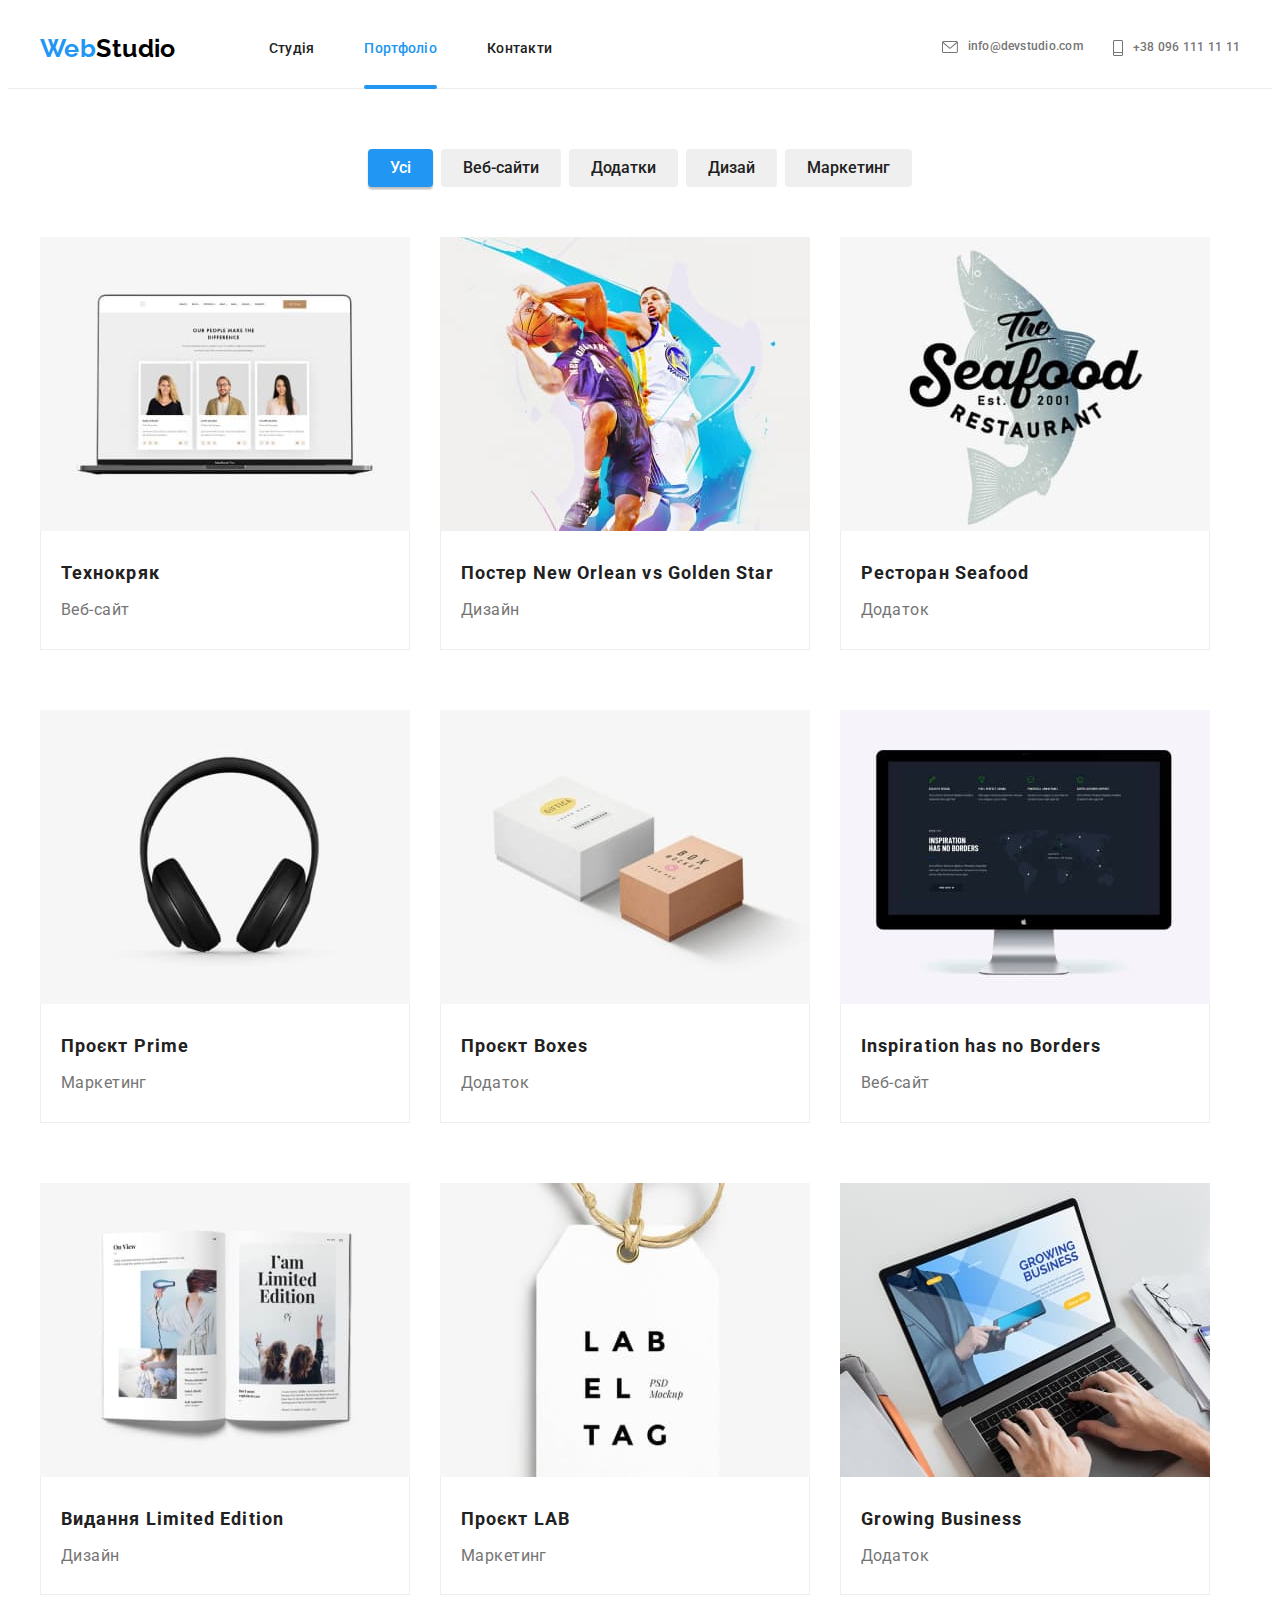
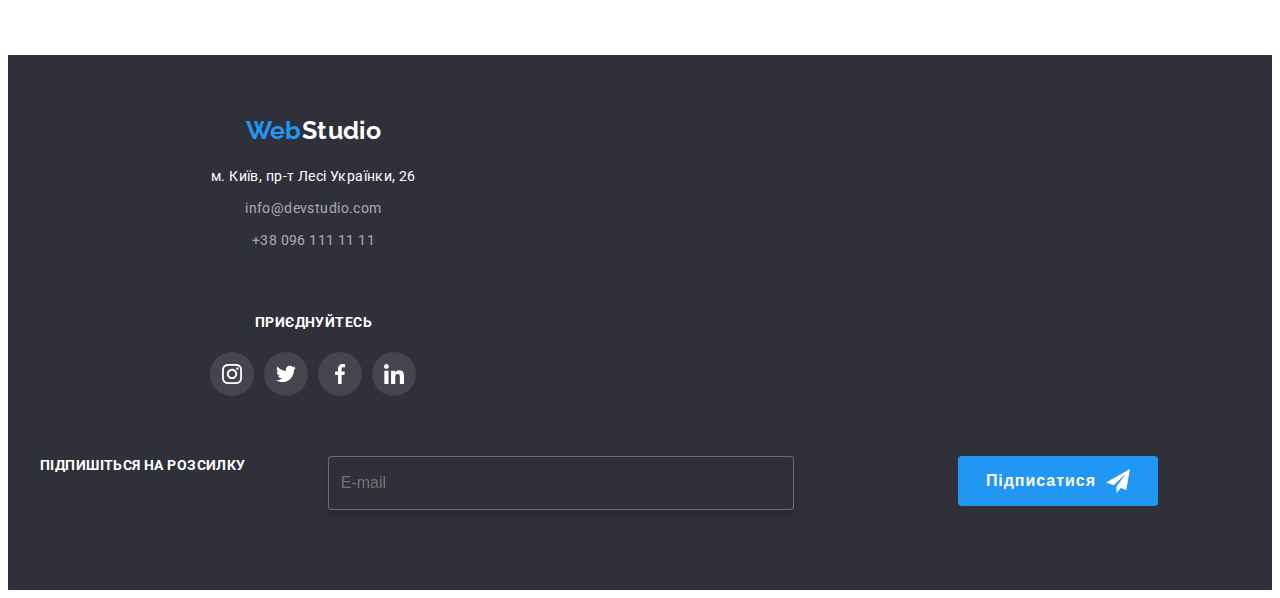
==== commit 734799d9: "1-1" ====
--- a/portfolio.html
+++ b/portfolio.html
@@ -38,14 +38,14 @@
         <nav class="navigatio">
           <ul class="navigation__list list">
             <li class="navigation__item">
+              <a href="index.html" class="navigation__link">Студія</a>
+            </li>
+            <li class="navigation__item">
               <a
-                href="index.html"
+                href="portfolio.html"
                 class="navigation__link navigation__link--active"
-                >Студія</a
-              >
-            </li>
-            <li class="navigation__item">
-              <a href="portfolio.html" class="navigation__link">Портфоліо</a>
+                >Портфоліо</a
+              >
             </li>
             <li class="navigation__item">
               <a href="#" class="navigation__link">Контакти</a>
@@ -55,25 +55,22 @@
 
         <ul class="contacts__list list">
           <li class="contacts__item">
-            <div class="zxc">
-              <a href="mailto:info@devstudio.com" class="contacts__link"
-                ><svg class="contacts__icon" width="16" height="12">
-                  <use href="./images/sprite/symbol-defs.svg#mail"></use></svg
-                >info@devstudio.com</a
-              >
-            </div>
+            <a href="mailto:info@devstudio.com" class="contacts__link"
+              ><svg class="contacts__icon" width="16" height="12">
+                <use href="./images/sprite/symbol-defs.svg#mail"></use></svg
+              >info@devstudio.com</a
+            >
           </li>
           <li class="contacts__item">
-            <div class="zxc">
-              <a href="tell:+380961111111" class="contacts__link">
-                <svg class="contacts__icon" width="10" height="16">
-                  <use href="./images/sprite/symbol-defs.svg#phone"></use></svg
-                >+38 096 111 11 11</a
-              >
-            </div>
+            <a href="tell:+380961111111" class="contacts__link">
+              <svg class="contacts__icon" width="10" height="16">
+                <use href="./images/sprite/symbol-defs.svg#phone"></use></svg
+              >+38 096 111 11 11</a
+            >
           </li>
         </ul>
       </div>
+      <!-- ===================MOBILE-MENU=================== -->
       <div class="mobile-menu" data-menu>
         <div class="container mobile-menu__container">
           <button class="mobile-menu__button-close">
@@ -806,73 +803,75 @@
     <!--===================FOOTER===================-->
     <footer class="page-footer">
       <div class="container footer-box">
-        <div class="box-addres">
-          <a href="index.html" class="box-addres__link"
-            ><span class="logo__text logo-footer">Web</span>Studio</a
-          >
-          <address class="address-webstudio">
-            <ul class="address-webstudio__list list">
-              <li class="address-webstudio__item">
-                <a
-                  href="https://goo.gl/maps/kFcxwoq7Mo2dKfp76"
-                  class="address-webstudio__link"
-                  target="_blank"
-                  >м. Київ, пр-т Лесі Українки, 26</a
-                >
+        <div class="footer-wrapper">
+          <div class="box-addres">
+            <a href="index.html" class="box-addres__link"
+              ><span class="logo__text logo-footer">Web</span>Studio</a
+            >
+            <address class="address-webstudio">
+              <ul class="address-webstudio__list list">
+                <li class="address-webstudio__item">
+                  <a
+                    href="https://goo.gl/maps/kFcxwoq7Mo2dKfp76"
+                    class="address-webstudio__link"
+                    target="_blank"
+                    >м. Київ, пр-т Лесі Українки, 26</a
+                  >
+                </li>
+                <li class="address-webstudio__item">
+                  <a
+                    href="mailto:info@devstudio.com"
+                    class="address-webstudio__link-contacts address-webstudio__link"
+                    >info@devstudio.com</a
+                  >
+                </li>
+                <li class="address-webstudio__item">
+                  <a
+                    href="tell:+380961111111"
+                    class="address-webstudio__link-contacts address-webstudio__link"
+                    >+38 096 111 11 11</a
+                  >
+                </li>
+              </ul>
+            </address>
+          </div>
+          <div class="footer-social">
+            <h2 class="footer-social__title footer__title">ПРИЄДНУЙТЕСЬ</h2>
+            <ul class="footer-social__list list">
+              <li class="footer-social__item">
+                <a href="" class="footer-social__link"
+                  ><svg class="footer-social__icon" width="20" height="20">
+                    <use
+                      href="./images/sprite/symbol-defs.svg#instagram"
+                    ></use></svg
+                ></a>
               </li>
-              <li class="address-webstudio__item">
-                <a
-                  href="mailto:info@devstudio.com"
-                  class="address-webstudio__link-contacts address-webstudio__link"
-                  >info@devstudio.com</a
-                >
+              <li class="footer-social__item">
+                <a href="" class="footer-social__link"
+                  ><svg class="footer-social__icon" width="20" height="20">
+                    <use
+                      href="./images/sprite/symbol-defs.svg#twitter"
+                    ></use></svg
+                ></a>
               </li>
-              <li class="address-webstudio__item">
-                <a
-                  href="tell:+380961111111"
-                  class="address-webstudio__link-contacts address-webstudio__link"
-                  >+38 096 111 11 11</a
-                >
+              <li class="footer-social__item">
+                <a href="" class="footer-social__link"
+                  ><svg class="footer-social__icon" width="20" height="20">
+                    <use
+                      href="./images/sprite/symbol-defs.svg#facebook"
+                    ></use></svg
+                ></a>
+              </li>
+              <li class="footer-social__item">
+                <a href="" class="footer-social__link"
+                  ><svg class="footer-social__icon" width="20" height="20">
+                    <use
+                      href="./images/sprite/symbol-defs.svg#linkedin"
+                    ></use></svg
+                ></a>
               </li>
             </ul>
-          </address>
-        </div>
-        <div class="footer-social">
-          <h2 class="footer-social__title footer__title">ПРИЄДНУЙТЕСЬ</h2>
-          <ul class="footer-social__list list">
-            <li class="footer-social__item">
-              <a href="" class="footer-social__link"
-                ><svg class="footer-social__icon" width="20" height="20">
-                  <use
-                    href="./images/sprite/symbol-defs.svg#instagram"
-                  ></use></svg
-              ></a>
-            </li>
-            <li class="footer-social__item">
-              <a href="" class="footer-social__link"
-                ><svg class="footer-social__icon" width="20" height="20">
-                  <use
-                    href="./images/sprite/symbol-defs.svg#twitter"
-                  ></use></svg
-              ></a>
-            </li>
-            <li class="footer-social__item">
-              <a href="" class="footer-social__link"
-                ><svg class="footer-social__icon" width="20" height="20">
-                  <use
-                    href="./images/sprite/symbol-defs.svg#facebook"
-                  ></use></svg
-              ></a>
-            </li>
-            <li class="footer-social__item">
-              <a href="" class="footer-social__link"
-                ><svg class="footer-social__icon" width="20" height="20">
-                  <use
-                    href="./images/sprite/symbol-defs.svg#linkedin"
-                  ></use></svg
-              ></a>
-            </li>
-          </ul>
+          </div>
         </div>
         <form class="subscription">
           <p class="subscription__title footer__title">
--- a/css/main.min.css
+++ b/css/main.min.css
@@ -1 +1 @@
-:root{--main-font-family: "Roboto", sans-serif;--secondary-font-family: "Raleway", sans-serif;--main-fs: 14px;--main-ls: 0.03em;--accent-color: #2196f3;--mail-color-text: #757575;--secondary-color-text: #212121;--main-bg-color: #ffffff;--main-color-darck-fon: #ffffff;--accent-color-bg: #2196f3;--card-set-gap: 30px;--transition-dur-and-func: 250ms cubic-bezier(0.4, 0, 0.2, 1)}body{background-color:var(--main-bg-color);color:var(--mail-color-text);font-size:var(--main-fs);font-family:var(--main-font-family);letter-spacing:var(--main-ls)}a{text-decoration:none}.list{list-style:none;margin:0;padding:0}h1,h2,h3,h4,p{margin:0;padding:0}img{display:block;width:100%}.title{color:var(--secondary-color-text);font-weight:700;font-size:36px;line-height:1.16;text-align:center;margin-bottom:30px}.section{padding-top:60px;padding-bottom:60px}.section.we-do{padding-top:0}.visually-hidden{position:absolute;white-space:nowrap;width:1px;height:1px;overflow:hidden;border:0;padding:0;clip:rect(0 0 0 0);-webkit-clip-path:inset(50%);clip-path:inset(50%);margin:-1px}.cards,.team-title .products__item{position:relative}.backdrop.is-hidden{visibility:hidden;opacity:0;pointer-events:none}.container{padding-left:15px;padding-right:15px}@media screen and (min-width: 480px){.container{width:480px;margin-left:auto;margin-right:auto}}@media screen and (min-width: 768px){.container{width:768px}}@media screen and (min-width: 1200px){.container{width:1200px}}.box__header{display:flex;align-items:center}.page__header{border-bottom:1px solid #ececec}.logo{display:block;margin-right:93px;padding-top:24px;padding-bottom:24px;color:#000;font-family:var(--secondary-font-family);font-weight:700;font-size:25px;line-height:1.2}.logo__text{color:var(--accent-color)}.navigation__list{display:none;transform:color var(--transition-dur-and-func)}.navigation__item{position:relative;margin-right:50px}.navigation__item:last-child{margin-right:0px}.navigation__link{display:block;padding-bottom:32px;padding-top:32px;color:var(--secondary-color-text);font-weight:500;line-height:1.15;letter-spacing:.02em;transition:color var(--transition-dur-and-func)}.navigation__link:hover,.navigation__link:focus{color:var(--accent-color)}.navigation__link--active{color:var(--accent-color)}.navigation__link--active::after{color:var(--accent-color);position:absolute;content:"";bottom:-1px;left:0;height:4px;width:100%;border-radius:2px;background-color:var(--accent-color-bg)}::after .navigation__link--active{opacity:0}.contacts__list{display:none;margin-left:auto;transition:color var(--transition-dur-and-func)}.contacts__item:not(:last-child){margin-right:50px}.contacts__link{color:var(--mail-color-text);font-weight:500;display:flex;align-items:center;padding-bottom:32px;padding-top:32px;transition:color var(--transition-dur-and-func)}.contacts__link:hover,.contacts__link:focus{color:var(--accent-color)}.contacts__icon{fill:var(--mail-color-text);margin-right:10px;transition:fill var(--transition-dur-and-func)}.contacts__link:hover .contacts__icon,.contacts__link:focus .contacts__icon{fill:var(--accent-color)}.mobile-menu{position:fixed;top:0;left:0;width:100%;height:100vh;z-index:100;background:#fff;box-shadow:0px 4px 8px rgba(0,0,0,.04),0px 2px 4px rgba(0,0,0,.08),0px 1px 3px rgba(0,0,0,.16);opacity:0;visibility:hidden;pointer-events:none;transition:opacity var(--transition-dur-and-func),visibility var(--transition-dur-and-func)}.mobile-menu.is-open{opacity:1;visibility:visible;pointer-events:auto}.mobile-menu__container{position:relative;padding-left:40px;padding-top:48px;padding-bottom:50px;height:100vh;display:flex;flex-direction:column}.mobile-menu__button-open{border:none;background-color:inherit;line-height:0;margin-left:auto;padding:0}.mobile-menu__button-close{position:absolute;top:10px;right:15px;border:none;background-color:inherit;line-height:0;margin-left:auto;padding:0}.mobile-menu-navigation__list{margin-bottom:auto}.mobile-menu-navigation__link{font-weight:500;font-size:40px;line-height:1.17;letter-spacing:.02em;color:var(--secondary-color-text)}.mobile-menu-navigation__item:not(:last-child){margin-bottom:32px}.mobile-menu-contact__link-tel{font-weight:500;font-size:34px;line-height:1.17;letter-spacing:.02em;color:var(--accent-color)}.mobile-menu-contact__link-mail{font-weight:500;font-size:24px;line-height:1.16;letter-spacing:.02em;color:var(--mail-color-text)}.mobile-menu-contact__list{margin-bottom:64px}.mobile-menu-social{display:flex;justify-content:space-between;margin-right:20px;font-weight:500;font-size:18px;line-height:22px;letter-spacing:.02em;color:#2196f3}.mobile-menu-social__item :not(:last-child){margin-right:10px}.mobile-menu-social__item:not(:last-child)::after{content:"";border-right:1px solid rgba(33,33,33,.2);margin-left:10px}.mobile-menu-navigation__link--action{color:var(--accent-color)}.hero{padding-top:118px;padding-bottom:118px;padding-left:45px;padding-right:45px;width:100%;height:400px;margin:0 auto;background-color:#2f303a;background-image:linear-gradient(to right, rgba(47, 48, 58, 0.4), rgba(47, 48, 58, 0.4)),url(../images/mob/hero/hero.jpg);background-repeat:no-repeat;background-size:cover;text-align:center}@media(min-device-pixel-ratio: 2),(-webkit-min-device-pixel-ratio: 2),(min-resolution: 192dpi),(min-resolution: 2dppx){.hero{background-image:linear-gradient(to right, rgba(47, 48, 58, 0.4), rgba(47, 48, 58, 0.4)),url(../images/mob/hero/hero@2x.jpg)}}.hero__title{margin-bottom:30px;color:var(--main-color-darck-fon);font-weight:900;font-size:26px;line-height:1.61;letter-spacing:.06em;align-items:center;text-transform:uppercase}.hero__button{padding-top:10px;padding-bottom:10px;padding-left:32px;padding-right:32px;color:var(--main-color-darck-fon);background-color:var(--accent-color-bg);min-width:200px;font-family:var(--main-font-family);font-weight:700;font-size:16px;line-height:1.87;align-items:center;text-align:center;letter-spacing:.06em;cursor:pointer;border:0px;border-radius:4px;transition:background-color var(--transition-dur-and-func),box-shadow var(--transition-dur-and-func),border-radius var(--transition-dur-and-func)}.hero__button:hover,.hero__button:focus{background-color:#188ce8;box-shadow:0px 4px 4px rgba(0,0,0,.15) 4px}.hero__button .active{background-color:var(--accent-color-bg)}.privileges__title{display:flex;margin-bottom:10px;color:var(--secondary-color-text);font-weight:700;font-size:var(--main-fs);line-height:1.15;text-transform:uppercase;justify-content:center}.privileges__list{display:flex;flex-wrap:wrap;gap:30px}.privileges__item{width:100%}.privileges__subtitle{line-height:1.7}.privileges__box{display:flex;margin-bottom:30px;height:120px;background-color:#f5f4fa;border-radius:4px;justify-content:center;align-items:center}.privileges__icon{display:flex;width:70px;height:70px}.products__list{display:flex}@media screen and (max-width: 1199px){.products{display:none}}.products__item{flex-basis:calc((100% - 60px)/3)}.products__item:not(:last-child){margin-right:var(--card-set-gap)}.cards__title{position:absolute;bottom:0;left:0;display:flex;width:100%;height:70px;overflow:auto;align-items:center;justify-content:center;font-weight:700;font-size:14px;line-height:1.14;text-align:center;letter-spacing:.03em;text-transform:uppercase;color:var(--main-color-darck-fon);background-color:rgba(47,48,58,.8)}.team{background-color:#f5f4fa}.team__item{background-color:var(--main-bg-color);box-shadow:0px 1px 3px rgba(0,0,0,.12),0px 1px 1px rgba(0,0,0,.14),0px 2px 1px rgba(0,0,0,.2);border-radius:0px 0px 4px 4px;margin-bottom:var(--card-set-gap)}.team-box__title{margin-bottom:10px;color:var(--secondary-color-text);font-weight:500;font-size:16px;line-height:1.18;text-align:center}.team-box__subtitle{font-size:16px;line-height:1.18;text-align:center;margin-bottom:16px}.team-box{padding-top:30px;padding-bottom:30px}.social-list{display:flex;justify-content:center;-moz-column-gap:10px;column-gap:10px}.social-list__link{display:flex;align-items:center;justify-content:center;width:44px;height:44px;border-radius:50%;background-color:#fff;transition:background-color var(--transition-dur-and-func)}.social-list__link:hover,.social-list__link:focus{background-color:var(--accent-color-bg)}.social-list__icon{fill:#afb1b8;transition:fill var(--transition-dur-and-func)}.social-list__link:hover .social-list__icon,.social-list__link:focus .social-list__icon{fill:#fff}.clients__list{display:flex;flex-wrap:wrap;justify-content:center;align-items:center;gap:30px}.clients__icon{fill:#afb1b8;transition:fill var(--transition-dur-and-func)}.clients__link:hover .clients__icon,.clients__link:focus .clients__icon{fill:#2196f3}.clients__item{flex-basis:calc((100% - 30px)/2)}.clients__link{display:flex;align-items:center;justify-content:center;border:1px solid #afb1b8;border-radius:4px;height:92px;transition:fill var(--transition-dur-and-func),border var(--transition-dur-and-func)}.clients__link:hover,.clients__link:focus{border:1px solid #2196f3;border-radius:4px}.box-addres{display:flex;flex-wrap:wrap;width:100%}.page-footer{padding-top:60px;padding-bottom:60px;background-color:#2f303a;line-height:1.7;font-size:14px}.footer-box{display:flex;flex-wrap:wrap;align-items:center}.box-addres__link{display:block;margin-left:auto;margin-right:auto;gap:9px;margin-bottom:20px;color:var(--main-color-darck-fon);font-family:var(--secondary-font-family);font-weight:700;font-size:25px;line-height:1.2;text-align:center}.address-webstudio{display:block;margin-bottom:60px;width:100%;color:var(--main-color-darck-fon);font-style:normal;text-align:center}.address-webstudio__item:not(:last-child){margin-bottom:8px}.address-webstudio__link{font-size:14px;line-height:1.71;letter-spacing:.03em;color:#fff}.address-webstudio__link:hover,.address-webstudio__link:focus{color:var(--accent-color)}.address-webstudio__link-contacts{color:rgba(255,255,255,.6);transition:color var(--transition-dur-and-func)}.footer-social{width:100%;margin-bottom:60px}.footer__title{text-align:center;margin-bottom:20px;font-weight:700;font-size:14px;line-height:1.33;text-transform:uppercase;color:#fff}.footer-social__list{display:flex;justify-content:center;-moz-column-gap:10px;column-gap:10px}.footer-social__link{display:flex;align-items:center;justify-content:center;width:44px;height:44px;border-radius:50%;background-color:rgba(255,255,255,.1);transition:background-color var(--transition-dur-and-func)}.footer-social__link:hover,.footer-social__link:focus{background-color:#2196f3}.footer-social__icon{fill:#fff}.subscription{width:100%}.subscription__mail{display:block;background-color:#2f303a;margin-right:12px;margin-bottom:20px;padding-left:12px;width:100%;height:50px;border:1px solid rgba(255,255,255,.3);filter:drop-shadow(0px 4px 4px rgba(0, 0, 0, 0.15));border-radius:4px;color:rgba(255,255,255,.6);font-size:16px;line-height:1.25}.footer__title{text-align:center}.subscription__btn{display:flex;align-items:center;justify-content:center;width:200px;height:50px;margin-left:auto;margin-right:auto;background-color:var(--accent-color-bg);color:var(--main-color-darck-fon);letter-spacing:.06em;font-weight:700;font-size:16px;line-height:1.87;border-radius:4px;border:var(--accent-color-bg);cursor:pointer;transition:background-color var(--transition-dur-and-func),box-shadow var(--transition-dur-and-func),border-radius var(--transition-dur-and-func)}.subscription__btn:hover,.subscription__btn:focus{background-color:#188ce8;box-shadow:0px 4px 4px rgba(0,0,0,.15) 4px}.subscription__btn::after{content:"";width:24px;height:24px;margin-left:10px;background-image:url(../images/svg/icon-send.svg)}.mobile-menu{position:fixed;top:0;left:0;width:100%;height:100vh;z-index:100;background:#fff;box-shadow:0px 4px 8px rgba(0,0,0,.04),0px 2px 4px rgba(0,0,0,.08),0px 1px 3px rgba(0,0,0,.16);opacity:0;visibility:hidden;pointer-events:none;transition:opacity var(--transition-dur-and-func),visibility var(--transition-dur-and-func)}.mobile-menu.is-open{opacity:1;visibility:visible;pointer-events:auto}.mobile-menu__container{position:relative;padding-left:40px;padding-top:48px;padding-bottom:50px;height:100vh;display:flex;flex-direction:column}.mobile-menu__button-open{border:none;background-color:inherit;line-height:0;margin-left:auto;padding:0}.mobile-menu__button-close{position:absolute;top:10px;right:15px;border:none;background-color:inherit;line-height:0;margin-left:auto;padding:0}.mobile-menu-navigation__list{margin-bottom:auto}.mobile-menu-navigation__link{font-weight:500;font-size:40px;line-height:1.17;letter-spacing:.02em;color:var(--secondary-color-text)}.mobile-menu-navigation__item:not(:last-child){margin-bottom:32px}.mobile-menu-contact__link-tel{font-weight:500;font-size:34px;line-height:1.17;letter-spacing:.02em;color:var(--accent-color)}.mobile-menu-contact__link-mail{font-weight:500;font-size:24px;line-height:1.16;letter-spacing:.02em;color:var(--mail-color-text)}.mobile-menu-contact__list{margin-bottom:64px}.mobile-menu-social{display:flex;justify-content:space-between;margin-right:20px;font-weight:500;font-size:18px;line-height:22px;letter-spacing:.02em;color:#2196f3}.mobile-menu-social__item :not(:last-child){margin-right:10px}.mobile-menu-social__item:not(:last-child)::after{content:"";border-right:1px solid rgba(33,33,33,.2);margin-left:10px}.mobile-menu-navigation__link--action{color:var(--accent-color)}.filter-list{display:flex;flex-wrap:wrap;justify-content:center;margin-bottom:50px;gap:8px}.filter-list__button{padding-top:6px;padding-bottom:6px;padding-left:22px;padding-right:22px;color:var(--secondary-color-text);font-family:var(--main-font-family);font-weight:500;font-size:16px;line-height:1.6;cursor:pointer;border:0px;border-radius:4px;transition:background-color var(--transition-dur-and-func),color var(--transition-dur-and-func),box-shadow var(--transition-dur-and-func)}.filter-list__button:hover,.filter-list__button:focus{background:var(--accent-color-bg);color:var(--main-color-darck-fon);box-shadow:0px 3px 1px rgba(0,0,0,.1),0px 1px 2px rgba(0,0,0,.08),0px 2px 2px rgba(0,0,0,.12);border-radius:4px}.filter-list__button--active{background-color:var(--accent-color-bg);color:var(--main-color-darck-fon);box-shadow:0px 3px 1px rgba(0,0,0,.1),0px 1px 2px rgba(0,0,0,.08),0px 2px 2px rgba(0,0,0,.12)}.example-list{display:block}.portfolio-box{position:relative}.example-list__link{display:block;transition:box-shadow var(--transition-dur-and-func)}.example-list__link:hover,.example-list__link:focus{box-shadow:0px 1px 1px rgba(0,0,0,.12),0px 4px 4px rgba(0,0,0,.06),1px 4px 6px rgba(0,0,0,.16)}.example-list__item:not(:last-child){margin-bottom:var(--card-set-gap)}.card-description__title{margin-bottom:4px;color:var(--secondary-color-text);font-weight:700;font-size:18px;line-height:2;letter-spacing:.06em}.card-description__subtitle{font-size:16px;line-height:1.87;color:var(--mail-color-text)}.card-description{border:1px solid #eee;border-top:none;padding-left:20px;padding-right:20px;padding-top:24px;padding-bottom:24px}.ovearly-box{position:relative;overflow:hidden}.ovearlay{position:absolute;top:0;left:0;display:flex;width:100%;height:100%;overflow:auto;padding-left:24px;padding-right:24px;align-items:center;background-color:rgba(33,150,243,.9);font-size:18px;line-height:1.55;letter-spacing:.03em;color:var(--main-color-darck-fon);transform:translateY(101%);transition:transform var(--transition-dur-and-func)}.example-list__link:hover .ovearlay,.example-list__link:focus .ovearlay{transform:translateY(0)}.backdrop{position:fixed;top:0;left:0;z-index:88;width:100%;height:100%;background-color:rgba(0,0,0,.2);transition:opacity var(--transition-dur-and-func),visibility var(--transition-dur-and-func)}.modal{position:absolute;top:50%;left:50%;transform:translate(-50%, -50%);min-width:450px;min-height:650px;padding:40px;background:#fff;box-shadow:0px 1px 3px rgba(0,0,0,.12),0px 1px 1px rgba(0,0,0,.14),0px 2px 1px rgba(0,0,0,.2);border-radius:4px}.modal__btn{position:absolute;display:flex;justify-content:center;align-items:center;top:8px;right:8px;width:30px;height:30px;border-radius:50%;background:#fff;border:1px solid rgba(0,0,0,.1);cursor:pointer}.modal__icon:hover{fill:#188ce8}.form-window{display:flex;flex-direction:column}.form-window__title{margin-bottom:12px;font-weight:700;font-size:20px;line-height:1.15;text-align:center;letter-spacing:.03em;color:var(--secondary-color-text)}.form-window__label{margin-bottom:10px}.form-window__subtitle{display:block;margin-bottom:4px;font-size:12px;line-height:1.16;letter-spacing:.01em}.form-window__wrapper{position:relative;display:block}.form-window__input{padding-left:42px;width:100%;height:40px;border:1px solid rgba(33,33,33,.2);border-radius:4px;transition:border-color var(--transition-dur-and-func)}.form-window__input:focus{outline:none;border-color:var(--accent-color)}.form-window__icon{position:absolute;left:12px;top:50%;transform:translateY(-50%);transition:fill var(--transition-dur-and-func)}.form-window__input:focus+.form-window__icon{fill:var(--accent-color)}.form-window__comment{display:block;padding:16px 12px 16px 12px;width:100%;height:120px;border:1px solid rgba(33,33,33,.2);border-radius:4px;resize:none;transition:border-color var(--transition-dur-and-func)}.form-window__comment:focus{outline:none;border-color:var(--accent-color)}.form-window__comment::-moz-placeholder{font-size:12px;line-height:1.16px;letter-spacing:.01em;color:rgba(117,117,117,.5)}.form-window__comment:-ms-input-placeholder{font-size:12px;line-height:1.16px;letter-spacing:.01em;color:rgba(117,117,117,.5)}.form-window__comment::placeholder{font-size:12px;line-height:1.16px;letter-spacing:.01em;color:rgba(117,117,117,.5)}.form-window__label-coment{margin-bottom:25px}.form-window__lable-checkbox{display:inline-flex;justify-content:center;align-items:center;margin-bottom:30px}.form-window__icon-checked{margin-right:8px;width:16px;height:15px;border:2px solid #212121;border-radius:2px}.form-window__icon-checked-on{display:none}.form-window__input-checkbox:focus+.form-window__icon-checked-on{border-color:var(--accent-color-bg)}.form-window__input-checkbox:checked+.form-window__icon-checked .form-window__icon-checked-on{display:block}.form-window__input-checkbox{position:absolute;-webkit-appearance:none;-moz-appearance:none;appearance:none}.form-window__link{-webkit-text-decoration:revert;text-decoration:revert;font-size:12px;line-height:1.16;letter-spacing:.03em;color:var(--accent-color);transition:-webkit-text-decoration var(--transition-dur-and-func);transition:text-decoration var(--transition-dur-and-func);transition:text-decoration var(--transition-dur-and-func), -webkit-text-decoration var(--transition-dur-and-func)}.form-window__link:hover,.form-window__link:focus{outline:none;text-decoration:none}.form-window__icon-text{display:inline-block;font-size:12px;line-height:1.16;letter-spacing:.03em;color:#757575}.form-window__button{display:flex;padding-top:10px;padding-bottom:10px;padding-left:52px;padding-right:52px;width:200px;color:var(--main-color-darck-fon);background-color:var(--accent-color-bg);font-family:var(--main-font-family);font-weight:700;font-size:16px;line-height:1.87;margin-left:auto;margin-right:auto;align-items:center;justify-content:center;letter-spacing:.06em;cursor:pointer;border:0px;border-radius:4px;transition:background-color var(--transition-dur-and-func),box-shadow var(--transition-dur-and-func),border-radius var(--transition-dur-and-func)}.form-window__button:hover,.form-window__button:focus{outline:none;background-color:#188ce8;box-shadow:0px 4px 4px rgba(0,0,0,.15) 4px}/*# sourceMappingURL=main.min.css.map */+:root{--main-font-family: "Roboto", sans-serif;--secondary-font-family: "Raleway", sans-serif;--main-fs: 14px;--main-ls: 0.03em;--accent-color: #2196f3;--mail-color-text: #757575;--secondary-color-text: #212121;--main-bg-color: #ffffff;--main-color-darck-fon: #ffffff;--accent-color-bg: #2196f3;--card-set-gap: 30px;--transition-dur-and-func: 250ms cubic-bezier(0.4, 0, 0.2, 1)}body{background-color:var(--main-bg-color);color:var(--mail-color-text);font-size:var(--main-fs);font-family:var(--main-font-family);letter-spacing:var(--main-ls)}a{text-decoration:none}.list{list-style:none;margin:0;padding:0}h1,h2,h3,h4,p{margin:0;padding:0}img{display:block;width:100%}.title{color:var(--secondary-color-text);font-weight:700;font-size:36px;line-height:1.16;text-align:center;margin-bottom:30px}.section{padding-top:60px;padding-bottom:60px}.section.we-do{padding-top:0}.visually-hidden{position:absolute;white-space:nowrap;width:1px;height:1px;overflow:hidden;border:0;padding:0;clip:rect(0 0 0 0);-webkit-clip-path:inset(50%);clip-path:inset(50%);margin:-1px}.cards,.team-title,.products__item{position:relative}.backdrop.is-hidden{visibility:hidden;opacity:0;pointer-events:none}.container{padding-left:15px;padding-right:15px}@media screen and (min-width: 480px){.container{width:480px;margin-left:auto;margin-right:auto}}@media screen and (min-width: 768px){.container{width:768px}}@media screen and (min-width: 1200px){.container{width:1200px}}.box__header{display:flex;align-items:center}.page__header{border-bottom:1px solid #ececec}.logo{display:block;padding-top:24px;padding-bottom:24px;color:#000;font-family:var(--secondary-font-family);font-weight:700;font-size:25px;line-height:1.2}@media screen and (min-width: 768px){.logo{margin-right:88px}}@media screen and (min-width: 1200px){.logo{margin-right:93px}}.logo__text{color:var(--accent-color)}.navigation__list{display:none;transform:color var(--transition-dur-and-func)}@media screen and (min-width: 768px){.navigation__list{display:flex}}.navigation__item{position:relative;margin-right:50px}.navigation__item:last-child{margin-right:0px}.navigation__link{display:block;padding-bottom:32px;padding-top:32px;color:var(--secondary-color-text);font-weight:500;line-height:1.15;letter-spacing:.02em;transition:color var(--transition-dur-and-func)}.navigation__link:hover,.navigation__link:focus{color:var(--accent-color)}.navigation__link--active{color:var(--accent-color)}.navigation__link--active::after{color:var(--accent-color);position:absolute;content:"";bottom:-1px;left:0;height:4px;width:100%;border-radius:2px;background-color:var(--accent-color-bg)}::after .navigation__link--active{opacity:0}.contacts__list{display:none;margin-left:auto;transition:color var(--transition-dur-and-func)}@media screen and (min-width: 768px){.contacts__list{display:block}}@media screen and (min-width: 768px)and (max-width: 1199px){.contacts__item:not(:last-child){margin-bottom:10px}}@media screen and (min-width: 1200px){.contacts__list{display:flex}}@media screen and (min-width: 1200px){.contacts__item:not(:last-child){margin-right:30px}}.contacts__link{color:var(--mail-color-text);font-weight:500;font-weight:500;font-size:12px;line-height:1.16;letter-spacing:.02em;color:#757575;transition:color var(--transition-dur-and-func)}.contacts__link:hover,.contacts__link:focus{color:var(--accent-color)}@media screen and (min-width: 1200px){.contacts__link{display:flex;align-items:center;padding-bottom:32px;padding-top:32px}}.contacts__icon{fill:var(--mail-color-text);margin-right:10px;transition:fill var(--transition-dur-and-func)}.contacts__link:hover .contacts__icon,.contacts__link:focus .contacts__icon{fill:var(--accent-color)}.mobile-menu{position:fixed;top:0;left:0;width:100%;height:100vh;z-index:100;background:#fff;box-shadow:0px 4px 8px rgba(0,0,0,.04),0px 2px 4px rgba(0,0,0,.08),0px 1px 3px rgba(0,0,0,.16);opacity:0;visibility:hidden;pointer-events:none;transition:opacity var(--transition-dur-and-func),visibility var(--transition-dur-and-func)}.mobile-menu.is-open{opacity:1;visibility:visible;pointer-events:auto}.mobile-menu__container{position:relative;padding-left:40px;padding-top:48px;padding-bottom:50px;height:100vh;display:flex;flex-direction:column}.mobile-menu__button-open{border:none;background-color:inherit;line-height:0;margin-left:auto;padding:0}@media screen and (min-width: 768px){.mobile-menu__button-open{display:none}}.mobile-menu__button-close{position:absolute;top:10px;right:15px;border:none;background-color:inherit;line-height:0;margin-left:auto;padding:0}.mobile-menu-navigation__list{margin-bottom:auto}.mobile-menu-navigation__link{font-weight:500;font-size:40px;line-height:1.17;letter-spacing:.02em;color:var(--secondary-color-text)}.mobile-menu-navigation__item:not(:last-child){margin-bottom:32px}.mobile-menu-contact__link-tel{font-weight:500;font-size:34px;line-height:1.17;letter-spacing:.02em;color:var(--accent-color)}.mobile-menu-contact__link-mail{font-weight:500;font-size:24px;line-height:1.16;letter-spacing:.02em;color:var(--mail-color-text)}.mobile-menu-contact__list{margin-bottom:64px}.mobile-menu-social{display:flex;justify-content:space-between;margin-right:20px;font-weight:500;font-size:18px;line-height:22px;letter-spacing:.02em;color:#2196f3}.mobile-menu-social__item :not(:last-child){margin-right:10px}.mobile-menu-social__item:not(:last-child)::after{content:"";border-right:1px solid rgba(33,33,33,.2);margin-left:10px}.mobile-menu-navigation__link--action{color:var(--accent-color)}.hero__title{margin-bottom:30px;color:var(--main-color-darck-fon);font-weight:900;font-size:26px;line-height:1.61;letter-spacing:.06em;align-items:center;text-transform:uppercase}.hero{padding-top:118px;padding-bottom:118px;padding-left:60px;padding-right:60px;width:100%;height:400px;margin:0 auto;background-color:#2f303a;background-image:linear-gradient(to right, rgba(47, 48, 58, 0.4), rgba(47, 48, 58, 0.4)),url(../images/mob/hero/hero.jpg);background-repeat:no-repeat;background-size:cover;background-position:center;text-align:center}@media(min-device-pixel-ratio: 2),(-webkit-min-device-pixel-ratio: 2),(min-resolution: 192dpi),(min-resolution: 2dppx){.hero{background-image:linear-gradient(to right, rgba(47, 48, 58, 0.4), rgba(47, 48, 58, 0.4)),url(../images/mob/hero/hero@2x.jpg)}}@media screen and (min-width: 768px){.hero{padding-left:204px;padding-right:204px;background-image:linear-gradient(to right, rgba(47, 48, 58, 0.4), rgba(47, 48, 58, 0.4)),url(../images/tablet/hero/hero.jpg)}}@media(min-device-pixel-ratio: 2),(-webkit-min-device-pixel-ratio: 2),(min-resolution: 192dpi),(min-resolution: 2dppx){.hero{background-image:linear-gradient(to right, rgba(47, 48, 58, 0.4), rgba(47, 48, 58, 0.4)),url(../images/tablet/hero/hero@2x.jpg)}}@media screen and (min-width: 1200px){.hero{padding-top:200px;padding-bottom:200px;padding-left:300px;padding-right:300px;height:600px;background-image:linear-gradient(to right, rgba(47, 48, 58, 0.4), rgba(47, 48, 58, 0.4)),url(../images/desktop/bg/hero.jpg)}}@media(min-device-pixel-ratio: 2),(-webkit-min-device-pixel-ratio: 2),(min-resolution: 192dpi),(min-resolution: 2dppx){.hero{background-image:linear-gradient(to right, rgba(47, 48, 58, 0.4), rgba(47, 48, 58, 0.4)),url(../images/desktop/bg/hero@2x.jpg)}}.hero__button{padding-top:10px;padding-bottom:10px;padding-left:32px;padding-right:32px;color:var(--main-color-darck-fon);background-color:var(--accent-color-bg);min-width:200px;font-family:var(--main-font-family);font-weight:700;font-size:16px;line-height:1.87;align-items:center;text-align:center;letter-spacing:.06em;cursor:pointer;border:0px;border-radius:4px;transition:background-color var(--transition-dur-and-func),box-shadow var(--transition-dur-and-func),border-radius var(--transition-dur-and-func)}.hero__button:hover,.hero__button:focus{background-color:#188ce8;box-shadow:0px 4px 4px rgba(0,0,0,.15) 4px}.hero__button .active{background-color:var(--accent-color-bg)}.privileges__title{display:flex;margin-bottom:10px;color:var(--secondary-color-text);font-weight:700;font-size:var(--main-fs);line-height:1.15;text-transform:uppercase;justify-content:center}.privileges__list{display:flex;flex-wrap:wrap;gap:30px}.privileges__item{width:100%}@media screen and (min-width: 768px){.privileges__item{flex-basis:calc((100% - 30px)/2)}}@media screen and (min-width: 1200px){.privileges__item{flex-basis:calc((100% - 90px)/4)}}.privileges__subtitle{line-height:1.7}.privileges__box{display:flex;margin-bottom:30px;height:120px;background-color:#f5f4fa;border-radius:4px;justify-content:center;align-items:center}.privileges__icon{display:flex;width:70px;height:70px}.products__list{display:flex}@media screen and (max-width: 1199px){.products{display:none}}.products__item{flex-basis:calc((100% - 60px)/3)}.products__item:not(:last-child){margin-right:var(--card-set-gap)}.cards__title{position:absolute;bottom:0;left:0;display:flex;width:100%;height:70px;overflow:auto;align-items:center;justify-content:center;font-weight:700;font-size:14px;line-height:1.14;text-align:center;letter-spacing:.03em;text-transform:uppercase;color:var(--main-color-darck-fon);background-color:rgba(47,48,58,.8)}.team{background-color:#f5f4fa}.team__item{background-color:var(--main-bg-color);box-shadow:0px 1px 3px rgba(0,0,0,.12),0px 1px 1px rgba(0,0,0,.14),0px 2px 1px rgba(0,0,0,.2);border-radius:0px 0px 4px 4px}.team__list{display:block}@media screen and (min-width: 768px){.team__list{display:flex;flex-wrap:wrap;-moz-column-gap:30px;column-gap:30px;row-gap:30px}}@media screen and (min-width: 768px){.team__item{display:flex;flex-direction:column;width:calc((100% - 30px)/2)}}@media screen and (min-width: 1200px){.team__item{flex-basis:calc((100% - 90px)/4)}}.team-box__title{margin-bottom:10px;color:var(--secondary-color-text);font-weight:500;font-size:16px;line-height:1.18;text-align:center}.team-box__subtitle{font-size:16px;line-height:1.18;text-align:center;margin-bottom:16px}.team-box{padding-top:30px;padding-bottom:30px}.social-list{display:flex;justify-content:center;-moz-column-gap:10px;column-gap:10px}.social-list__link{display:flex;align-items:center;justify-content:center;width:44px;height:44px;border-radius:50%;background-color:#fff;transition:background-color var(--transition-dur-and-func)}.social-list__link:hover,.social-list__link:focus{background-color:var(--accent-color-bg)}.social-list__icon{fill:#afb1b8;transition:fill var(--transition-dur-and-func)}.social-list__link:hover .social-list__icon,.social-list__link:focus .social-list__icon{fill:#fff}.clients__list{display:flex;flex-wrap:wrap;justify-content:center;align-items:center;gap:30px}.clients__item{flex-basis:calc((100% - 30px)/2)}@media screen and (min-width: 768px){.clients__item{flex-basis:calc((100% - 60px)/3)}}@media screen and (min-width: 1200px){.clients__item{flex-basis:calc((100% - 150px)/6);margin-right:0}}.clients__link{display:flex;align-items:center;justify-content:center;border:1px solid #afb1b8;border-radius:4px;height:92px;transition:fill var(--transition-dur-and-func),border var(--transition-dur-and-func)}.clients__link:hover,.clients__link:focus{border:1px solid #2196f3;border-radius:4px}.clients__icon{fill:#afb1b8;transition:fill var(--transition-dur-and-func)}.clients__link:hover .clients__icon,.clients__link:focus .clients__icon{fill:#2196f3}.box-addres{display:flex;flex-wrap:wrap;width:100%}.page-footer{padding-top:60px;padding-bottom:60px;background-color:#2f303a;line-height:1.7;font-size:14px}.footer-box{display:flex;flex-wrap:wrap;align-items:center}.footer-wrapper{display:flex;flex-wrap:wrap}@media screen and (min-width: 768px){.footer-wrapper{flex-direction:row}}@media screen and (min-width: 768px)and (max-width: 1199px){.box-addres{margin-right:165px}}.box-addres__link{display:block;margin-left:auto;margin-right:auto;gap:9px;margin-bottom:20px;color:var(--main-color-darck-fon);font-family:var(--secondary-font-family);font-weight:700;font-size:25px;line-height:1.2;text-align:center}.address-webstudio{display:block;margin-bottom:60px;width:100%;color:var(--main-color-darck-fon);font-style:normal;text-align:center}@media screen and (min-width: 1200px){.address-webstudio{display:flex;flex-direction:column;justify-content:center;align-items:center}}.address-webstudio__item:not(:last-child){margin-bottom:8px}.address-webstudio__link{font-size:14px;line-height:1.71;letter-spacing:.03em;color:#fff}.address-webstudio__link:hover,.address-webstudio__link:focus{color:var(--accent-color)}.address-webstudio__link-contacts{color:rgba(255,255,255,.6);transition:color var(--transition-dur-and-func)}.footer-social{width:100%;margin-bottom:60px}.footer__title{text-align:center;margin-bottom:20px;font-weight:700;font-size:14px;line-height:1.33;text-transform:uppercase;color:#fff}.footer-social__list{display:flex;justify-content:center;-moz-column-gap:10px;column-gap:10px}.footer-social__link{display:flex;align-items:center;justify-content:center;width:44px;height:44px;border-radius:50%;background-color:rgba(255,255,255,.1);transition:background-color var(--transition-dur-and-func)}.footer-social__link:hover,.footer-social__link:focus{background-color:#2196f3}.footer-social__icon{fill:#fff}.subscription{width:100%}@media screen and (min-width: 1200px){.subscription{display:flex;width:100%;margin-left:auto}}.subscription__mail{display:block;background-color:#2f303a;margin-right:12px;margin-bottom:20px;padding-left:12px;width:100%;height:50px;border:1px solid rgba(255,255,255,.3);filter:drop-shadow(0px 4px 4px rgba(0, 0, 0, 0.15));border-radius:4px;color:rgba(255,255,255,.6);font-size:16px;line-height:1.25}@media screen and (min-width: 768px){.subscription__mail{width:450px;margin-right:auto;margin-left:auto}}.footer__title{text-align:center}.subscription__btn{display:flex;align-items:center;justify-content:center;width:200px;height:50px;margin-left:auto;margin-right:auto;background-color:var(--accent-color-bg);color:var(--main-color-darck-fon);letter-spacing:.06em;font-weight:700;font-size:16px;line-height:1.87;border-radius:4px;border:var(--accent-color-bg);cursor:pointer;transition:background-color var(--transition-dur-and-func),box-shadow var(--transition-dur-and-func),border-radius var(--transition-dur-and-func)}.subscription__btn:hover,.subscription__btn:focus{background-color:#188ce8;box-shadow:0px 4px 4px rgba(0,0,0,.15) 4px}.subscription__btn::after{content:"";width:24px;height:24px;margin-left:10px;background-image:url(../images/svg/icon-send.svg)}.mobile-menu{position:fixed;top:0;left:0;width:100%;height:100vh;z-index:100;background:#fff;box-shadow:0px 4px 8px rgba(0,0,0,.04),0px 2px 4px rgba(0,0,0,.08),0px 1px 3px rgba(0,0,0,.16);opacity:0;visibility:hidden;pointer-events:none;transition:opacity var(--transition-dur-and-func),visibility var(--transition-dur-and-func)}.mobile-menu.is-open{opacity:1;visibility:visible;pointer-events:auto}.mobile-menu__container{position:relative;padding-left:40px;padding-top:48px;padding-bottom:50px;height:100vh;display:flex;flex-direction:column}.mobile-menu__button-open{border:none;background-color:inherit;line-height:0;margin-left:auto;padding:0}@media screen and (min-width: 768px){.mobile-menu__button-open{display:none}}.mobile-menu__button-close{position:absolute;top:10px;right:15px;border:none;background-color:inherit;line-height:0;margin-left:auto;padding:0}.mobile-menu-navigation__list{margin-bottom:auto}.mobile-menu-navigation__link{font-weight:500;font-size:40px;line-height:1.17;letter-spacing:.02em;color:var(--secondary-color-text)}.mobile-menu-navigation__item:not(:last-child){margin-bottom:32px}.mobile-menu-contact__link-tel{font-weight:500;font-size:34px;line-height:1.17;letter-spacing:.02em;color:var(--accent-color)}.mobile-menu-contact__link-mail{font-weight:500;font-size:24px;line-height:1.16;letter-spacing:.02em;color:var(--mail-color-text)}.mobile-menu-contact__list{margin-bottom:64px}.mobile-menu-social{display:flex;justify-content:space-between;margin-right:20px;font-weight:500;font-size:18px;line-height:22px;letter-spacing:.02em;color:#2196f3}.mobile-menu-social__item :not(:last-child){margin-right:10px}.mobile-menu-social__item:not(:last-child)::after{content:"";border-right:1px solid rgba(33,33,33,.2);margin-left:10px}.mobile-menu-navigation__link--action{color:var(--accent-color)}.filter-list{display:flex;flex-wrap:wrap;justify-content:center;margin-bottom:50px;gap:8px}.filter-list__button{padding-top:6px;padding-bottom:6px;padding-left:22px;padding-right:22px;color:var(--secondary-color-text);font-family:var(--main-font-family);font-weight:500;font-size:16px;line-height:1.6;cursor:pointer;border:0px;border-radius:4px;transition:background-color var(--transition-dur-and-func),color var(--transition-dur-and-func),box-shadow var(--transition-dur-and-func)}.filter-list__button:hover,.filter-list__button:focus{background:var(--accent-color-bg);color:var(--main-color-darck-fon);box-shadow:0px 3px 1px rgba(0,0,0,.1),0px 1px 2px rgba(0,0,0,.08),0px 2px 2px rgba(0,0,0,.12);border-radius:4px}.filter-list__button--active{background-color:var(--accent-color-bg);color:var(--main-color-darck-fon);box-shadow:0px 3px 1px rgba(0,0,0,.1),0px 1px 2px rgba(0,0,0,.08),0px 2px 2px rgba(0,0,0,.12)}.example-list{display:block}@media screen and (min-width: 768px){.example-list{display:flex;flex-wrap:wrap;margin-right:calc(-1*var(--card-set-gap));margin-bottom:calc(-1*var(--card-set-gap));gap:30px}}.portfolio-box{position:relative}.example-list__link{display:block;transition:box-shadow var(--transition-dur-and-func)}.example-list__link:hover,.example-list__link:focus{box-shadow:0px 1px 1px rgba(0,0,0,.12),0px 4px 4px rgba(0,0,0,.06),1px 4px 6px rgba(0,0,0,.16)}.example-list__item:not(:last-child){margin-bottom:var(--card-set-gap)}.card-description__title{margin-bottom:4px;color:var(--secondary-color-text);font-weight:700;font-size:18px;line-height:2;letter-spacing:.06em}.card-description__subtitle{font-size:16px;line-height:1.87;color:var(--mail-color-text)}.card-description{border:1px solid #eee;border-top:none;padding-left:20px;padding-right:20px;padding-top:24px;padding-bottom:24px}.ovearly-box{position:relative;overflow:hidden}.ovearlay{position:absolute;top:0;left:0;display:flex;width:100%;height:100%;overflow:auto;padding-left:24px;padding-right:24px;align-items:center;background-color:rgba(33,150,243,.9);font-size:18px;line-height:1.55;letter-spacing:.03em;color:var(--main-color-darck-fon);transform:translateY(101%);transition:transform var(--transition-dur-and-func)}.example-list__link:hover .ovearlay,.example-list__link:focus .ovearlay{transform:translateY(0)}.backdrop{position:fixed;top:0;left:0;z-index:88;width:100%;height:100%;background-color:rgba(0,0,0,.2);transition:opacity var(--transition-dur-and-func),visibility var(--transition-dur-and-func)}.modal{position:absolute;top:50%;left:50%;transform:translate(-50%, -50%);max-width:480px;min-height:auto;padding:40px;background:#fff;box-shadow:0px 1px 3px rgba(0,0,0,.12),0px 1px 1px rgba(0,0,0,.14),0px 2px 1px rgba(0,0,0,.2);border-radius:4px}.modal__btn{position:absolute;display:flex;justify-content:center;align-items:center;top:8px;right:8px;width:30px;height:30px;border-radius:50%;background:#fff;border:1px solid rgba(0,0,0,.1);cursor:pointer}.modal__icon:hover{fill:#188ce8}.form-window{display:flex;flex-direction:column}.form-window__title{margin-bottom:12px;font-weight:700;font-size:20px;line-height:1.15;text-align:center;letter-spacing:.03em;color:var(--secondary-color-text)}.form-window__label{margin-bottom:10px}.form-window__subtitle{display:block;margin-bottom:4px;font-size:12px;line-height:1.16;letter-spacing:.01em}.form-window__wrapper{position:relative;display:block}.form-window__input{padding-left:42px;width:100%;height:40px;border:1px solid rgba(33,33,33,.2);border-radius:4px;transition:border-color var(--transition-dur-and-func)}.form-window__input:focus{outline:none;border-color:var(--accent-color)}.form-window__icon{position:absolute;left:12px;top:50%;transform:translateY(-50%);transition:fill var(--transition-dur-and-func)}.form-window__input:focus+.form-window__icon{fill:var(--accent-color)}.form-window__comment{display:block;padding:16px 12px 16px 12px;width:100%;height:120px;border:1px solid rgba(33,33,33,.2);border-radius:4px;resize:none;transition:border-color var(--transition-dur-and-func)}.form-window__comment:focus{outline:none;border-color:var(--accent-color)}.form-window__comment::-moz-placeholder{font-size:12px;line-height:1.16px;letter-spacing:.01em;color:rgba(117,117,117,.5)}.form-window__comment:-ms-input-placeholder{font-size:12px;line-height:1.16px;letter-spacing:.01em;color:rgba(117,117,117,.5)}.form-window__comment::placeholder{font-size:12px;line-height:1.16px;letter-spacing:.01em;color:rgba(117,117,117,.5)}.form-window__label-coment{margin-bottom:25px}.form-window__lable-checkbox{display:inline-flex;justify-content:center;align-items:center;margin-bottom:30px}.form-window__icon-checked{margin-right:8px;width:16px;height:15px;border:2px solid #212121;border-radius:2px}.form-window__icon-checked-on{display:none}.form-window__input-checkbox:focus+.form-window__icon-checked-on{border-color:var(--accent-color-bg)}.form-window__input-checkbox:checked+.form-window__icon-checked .form-window__icon-checked-on{display:block}.form-window__input-checkbox{position:absolute;-webkit-appearance:none;-moz-appearance:none;appearance:none}.form-window__link{-webkit-text-decoration:revert;text-decoration:revert;font-size:12px;line-height:1.16;letter-spacing:.03em;color:var(--accent-color);transition:-webkit-text-decoration var(--transition-dur-and-func);transition:text-decoration var(--transition-dur-and-func);transition:text-decoration var(--transition-dur-and-func), -webkit-text-decoration var(--transition-dur-and-func)}.form-window__link:hover,.form-window__link:focus{outline:none;text-decoration:none}.form-window__icon-text{display:inline-block;font-size:12px;line-height:1.16;letter-spacing:.03em;color:#757575}.form-window__button{display:flex;padding-top:10px;padding-bottom:10px;padding-left:52px;padding-right:52px;width:200px;color:var(--main-color-darck-fon);background-color:var(--accent-color-bg);font-family:var(--main-font-family);font-weight:700;font-size:16px;line-height:1.87;margin-left:auto;margin-right:auto;align-items:center;justify-content:center;letter-spacing:.06em;cursor:pointer;border:0px;border-radius:4px;transition:background-color var(--transition-dur-and-func),box-shadow var(--transition-dur-and-func),border-radius var(--transition-dur-and-func)}.form-window__button:hover,.form-window__button:focus{outline:none;background-color:#188ce8;box-shadow:0px 4px 4px rgba(0,0,0,.15) 4px}/*# sourceMappingURL=main.min.css.map */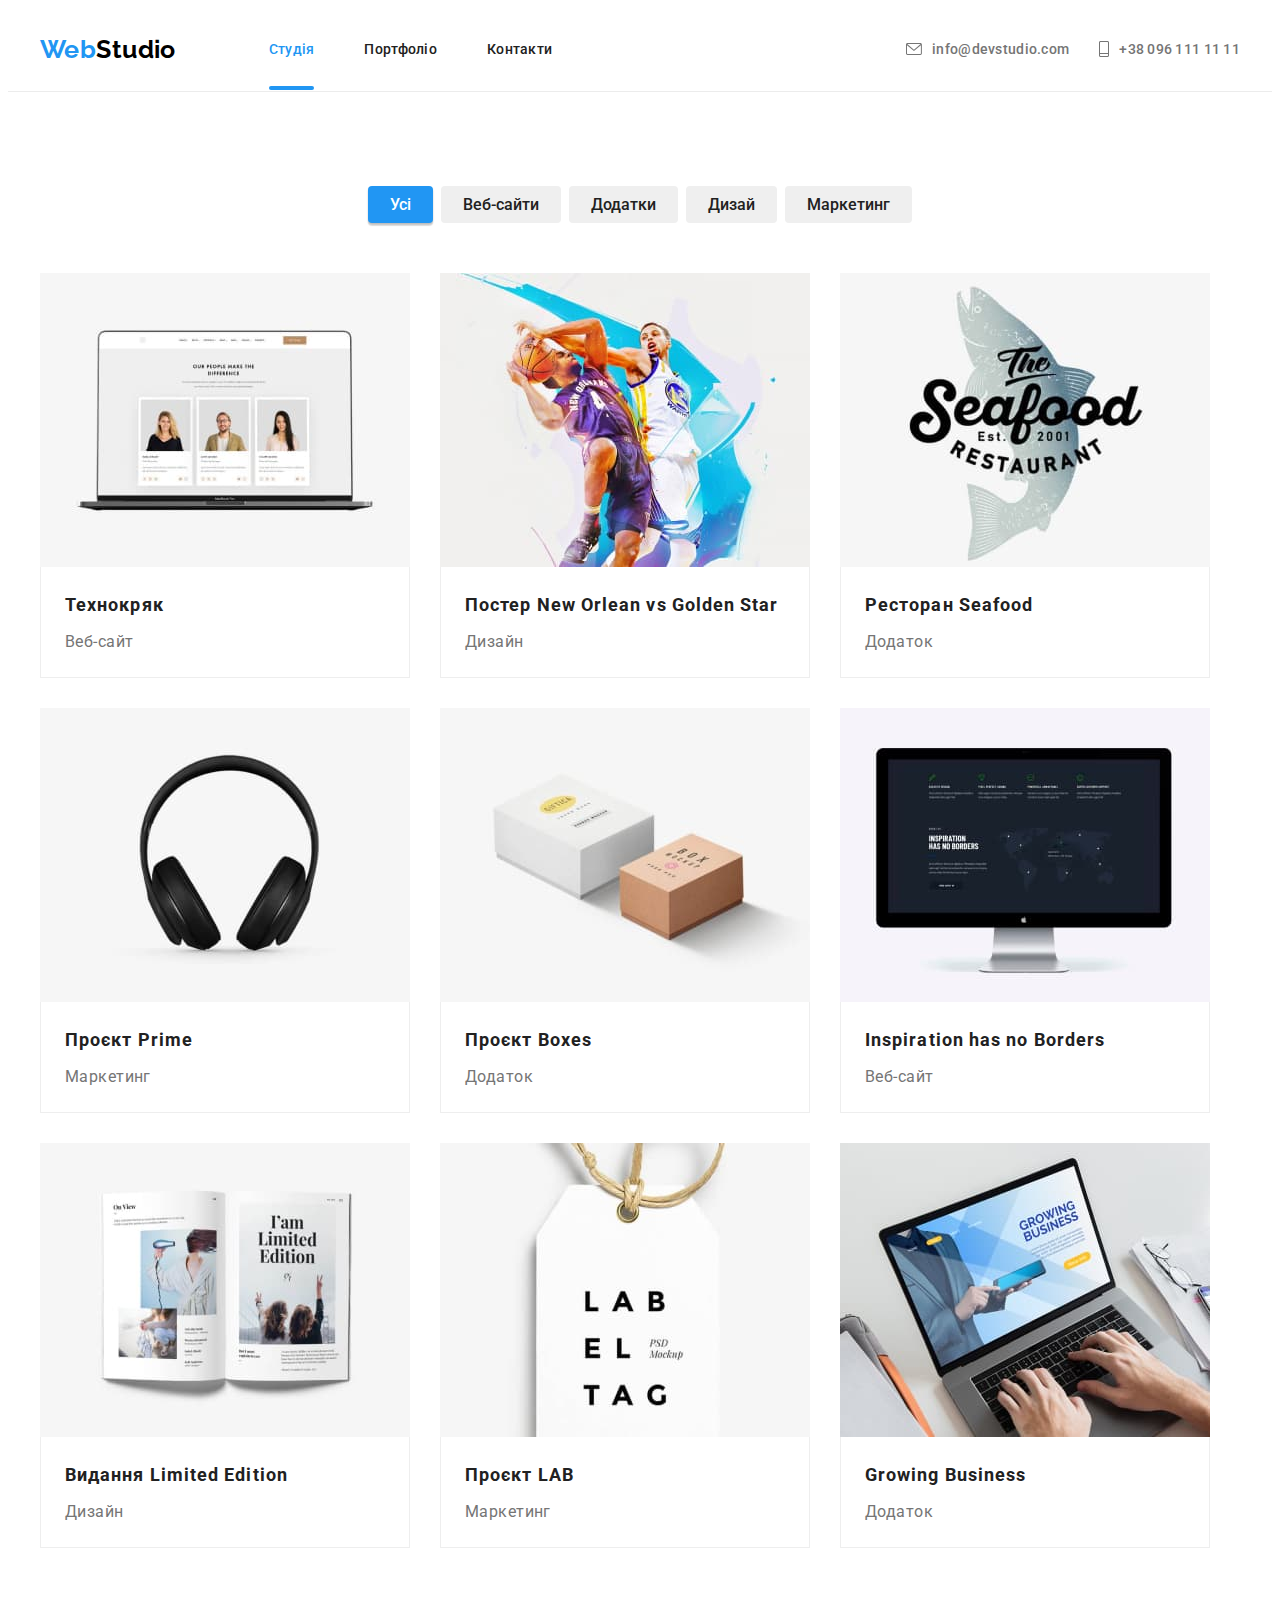
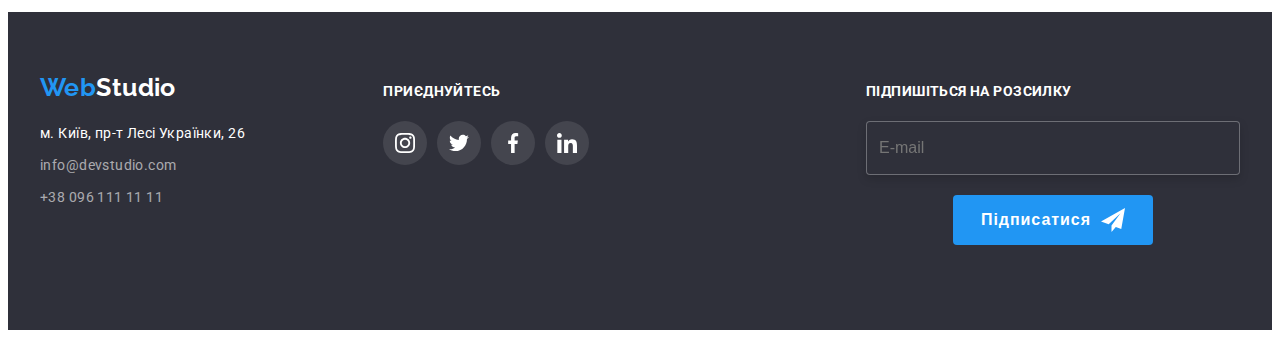
==== commit 3a58e536: "last-fix" ====
--- a/portfolio.html
+++ b/portfolio.html
@@ -38,14 +38,14 @@
         <nav class="navigatio">
           <ul class="navigation__list list">
             <li class="navigation__item">
-              <a href="index.html" class="navigation__link">Студія</a>
+              <a
+                href="index.html"
+                class="navigation__link navigation__link--active"
+                >Студія</a
+              >
             </li>
             <li class="navigation__item">
-              <a
-                href="portfolio.html"
-                class="navigation__link navigation__link--active"
-                >Портфоліо</a
-              >
+              <a href="portfolio.html" class="navigation__link">Портфоліо</a>
             </li>
             <li class="navigation__item">
               <a href="#" class="navigation__link">Контакти</a>
@@ -116,7 +116,7 @@
             </li>
           </ul>
 
-          <ul class="mobile-menu-social list">
+          <ul class="mobile-menu-social__list list">
             <li class="mobile-menu-social__item">
               <a class="mobile-menu-social__link">Instagram</a>
             </li>
--- a/css/main.min.css
+++ b/css/main.min.css
@@ -1 +1 @@
-:root{--main-font-family: "Roboto", sans-serif;--secondary-font-family: "Raleway", sans-serif;--main-fs: 14px;--main-ls: 0.03em;--accent-color: #2196f3;--mail-color-text: #757575;--secondary-color-text: #212121;--main-bg-color: #ffffff;--main-color-darck-fon: #ffffff;--accent-color-bg: #2196f3;--card-set-gap: 30px;--transition-dur-and-func: 250ms cubic-bezier(0.4, 0, 0.2, 1)}body{background-color:var(--main-bg-color);color:var(--mail-color-text);font-size:var(--main-fs);font-family:var(--main-font-family);letter-spacing:var(--main-ls)}a{text-decoration:none}.list{list-style:none;margin:0;padding:0}h1,h2,h3,h4,p{margin:0;padding:0}img{display:block;width:100%}.title{color:var(--secondary-color-text);font-weight:700;font-size:36px;line-height:1.16;text-align:center;margin-bottom:30px}.section{padding-top:60px;padding-bottom:60px}.section.we-do{padding-top:0}.visually-hidden{position:absolute;white-space:nowrap;width:1px;height:1px;overflow:hidden;border:0;padding:0;clip:rect(0 0 0 0);-webkit-clip-path:inset(50%);clip-path:inset(50%);margin:-1px}.cards,.team-title,.products__item{position:relative}.backdrop.is-hidden{visibility:hidden;opacity:0;pointer-events:none}.container{padding-left:15px;padding-right:15px}@media screen and (min-width: 480px){.container{width:480px;margin-left:auto;margin-right:auto}}@media screen and (min-width: 768px){.container{width:768px}}@media screen and (min-width: 1200px){.container{width:1200px}}.box__header{display:flex;align-items:center}.page__header{border-bottom:1px solid #ececec}.logo{display:block;padding-top:24px;padding-bottom:24px;color:#000;font-family:var(--secondary-font-family);font-weight:700;font-size:25px;line-height:1.2}@media screen and (min-width: 768px){.logo{margin-right:88px}}@media screen and (min-width: 1200px){.logo{margin-right:93px}}.logo__text{color:var(--accent-color)}.navigation__list{display:none;transform:color var(--transition-dur-and-func)}@media screen and (min-width: 768px){.navigation__list{display:flex}}.navigation__item{position:relative;margin-right:50px}.navigation__item:last-child{margin-right:0px}.navigation__link{display:block;padding-bottom:32px;padding-top:32px;color:var(--secondary-color-text);font-weight:500;line-height:1.15;letter-spacing:.02em;transition:color var(--transition-dur-and-func)}.navigation__link:hover,.navigation__link:focus{color:var(--accent-color)}.navigation__link--active{color:var(--accent-color)}.navigation__link--active::after{color:var(--accent-color);position:absolute;content:"";bottom:-1px;left:0;height:4px;width:100%;border-radius:2px;background-color:var(--accent-color-bg)}::after .navigation__link--active{opacity:0}.contacts__list{display:none;margin-left:auto;transition:color var(--transition-dur-and-func)}@media screen and (min-width: 768px){.contacts__list{display:block}}@media screen and (min-width: 768px)and (max-width: 1199px){.contacts__item:not(:last-child){margin-bottom:10px}}@media screen and (min-width: 1200px){.contacts__list{display:flex}}@media screen and (min-width: 1200px){.contacts__item:not(:last-child){margin-right:30px}}.contacts__link{color:var(--mail-color-text);font-weight:500;font-weight:500;font-size:12px;line-height:1.16;letter-spacing:.02em;color:#757575;transition:color var(--transition-dur-and-func)}.contacts__link:hover,.contacts__link:focus{color:var(--accent-color)}@media screen and (min-width: 1200px){.contacts__link{display:flex;align-items:center;padding-bottom:32px;padding-top:32px}}.contacts__icon{fill:var(--mail-color-text);margin-right:10px;transition:fill var(--transition-dur-and-func)}.contacts__link:hover .contacts__icon,.contacts__link:focus .contacts__icon{fill:var(--accent-color)}.mobile-menu{position:fixed;top:0;left:0;width:100%;height:100vh;z-index:100;background:#fff;box-shadow:0px 4px 8px rgba(0,0,0,.04),0px 2px 4px rgba(0,0,0,.08),0px 1px 3px rgba(0,0,0,.16);opacity:0;visibility:hidden;pointer-events:none;transition:opacity var(--transition-dur-and-func),visibility var(--transition-dur-and-func)}.mobile-menu.is-open{opacity:1;visibility:visible;pointer-events:auto}.mobile-menu__container{position:relative;padding-left:40px;padding-top:48px;padding-bottom:50px;height:100vh;display:flex;flex-direction:column}.mobile-menu__button-open{border:none;background-color:inherit;line-height:0;margin-left:auto;padding:0}@media screen and (min-width: 768px){.mobile-menu__button-open{display:none}}.mobile-menu__button-close{position:absolute;top:10px;right:15px;border:none;background-color:inherit;line-height:0;margin-left:auto;padding:0}.mobile-menu-navigation__list{margin-bottom:auto}.mobile-menu-navigation__link{font-weight:500;font-size:40px;line-height:1.17;letter-spacing:.02em;color:var(--secondary-color-text)}.mobile-menu-navigation__item:not(:last-child){margin-bottom:32px}.mobile-menu-contact__link-tel{font-weight:500;font-size:34px;line-height:1.17;letter-spacing:.02em;color:var(--accent-color)}.mobile-menu-contact__link-mail{font-weight:500;font-size:24px;line-height:1.16;letter-spacing:.02em;color:var(--mail-color-text)}.mobile-menu-contact__list{margin-bottom:64px}.mobile-menu-social{display:flex;justify-content:space-between;margin-right:20px;font-weight:500;font-size:18px;line-height:22px;letter-spacing:.02em;color:#2196f3}.mobile-menu-social__item :not(:last-child){margin-right:10px}.mobile-menu-social__item:not(:last-child)::after{content:"";border-right:1px solid rgba(33,33,33,.2);margin-left:10px}.mobile-menu-navigation__link--action{color:var(--accent-color)}.hero__title{margin-bottom:30px;color:var(--main-color-darck-fon);font-weight:900;font-size:26px;line-height:1.61;letter-spacing:.06em;align-items:center;text-transform:uppercase}.hero{padding-top:118px;padding-bottom:118px;padding-left:60px;padding-right:60px;width:100%;height:400px;margin:0 auto;background-color:#2f303a;background-image:linear-gradient(to right, rgba(47, 48, 58, 0.4), rgba(47, 48, 58, 0.4)),url(../images/mob/hero/hero.jpg);background-repeat:no-repeat;background-size:cover;background-position:center;text-align:center}@media(min-device-pixel-ratio: 2),(-webkit-min-device-pixel-ratio: 2),(min-resolution: 192dpi),(min-resolution: 2dppx){.hero{background-image:linear-gradient(to right, rgba(47, 48, 58, 0.4), rgba(47, 48, 58, 0.4)),url(../images/mob/hero/hero@2x.jpg)}}@media screen and (min-width: 768px){.hero{padding-left:204px;padding-right:204px;background-image:linear-gradient(to right, rgba(47, 48, 58, 0.4), rgba(47, 48, 58, 0.4)),url(../images/tablet/hero/hero.jpg)}}@media(min-device-pixel-ratio: 2),(-webkit-min-device-pixel-ratio: 2),(min-resolution: 192dpi),(min-resolution: 2dppx){.hero{background-image:linear-gradient(to right, rgba(47, 48, 58, 0.4), rgba(47, 48, 58, 0.4)),url(../images/tablet/hero/hero@2x.jpg)}}@media screen and (min-width: 1200px){.hero{padding-top:200px;padding-bottom:200px;padding-left:300px;padding-right:300px;height:600px;background-image:linear-gradient(to right, rgba(47, 48, 58, 0.4), rgba(47, 48, 58, 0.4)),url(../images/desktop/bg/hero.jpg)}}@media(min-device-pixel-ratio: 2),(-webkit-min-device-pixel-ratio: 2),(min-resolution: 192dpi),(min-resolution: 2dppx){.hero{background-image:linear-gradient(to right, rgba(47, 48, 58, 0.4), rgba(47, 48, 58, 0.4)),url(../images/desktop/bg/hero@2x.jpg)}}.hero__button{padding-top:10px;padding-bottom:10px;padding-left:32px;padding-right:32px;color:var(--main-color-darck-fon);background-color:var(--accent-color-bg);min-width:200px;font-family:var(--main-font-family);font-weight:700;font-size:16px;line-height:1.87;align-items:center;text-align:center;letter-spacing:.06em;cursor:pointer;border:0px;border-radius:4px;transition:background-color var(--transition-dur-and-func),box-shadow var(--transition-dur-and-func),border-radius var(--transition-dur-and-func)}.hero__button:hover,.hero__button:focus{background-color:#188ce8;box-shadow:0px 4px 4px rgba(0,0,0,.15) 4px}.hero__button .active{background-color:var(--accent-color-bg)}.privileges__title{display:flex;margin-bottom:10px;color:var(--secondary-color-text);font-weight:700;font-size:var(--main-fs);line-height:1.15;text-transform:uppercase;justify-content:center}.privileges__list{display:flex;flex-wrap:wrap;gap:30px}.privileges__item{width:100%}@media screen and (min-width: 768px){.privileges__item{flex-basis:calc((100% - 30px)/2)}}@media screen and (min-width: 1200px){.privileges__item{flex-basis:calc((100% - 90px)/4)}}.privileges__subtitle{line-height:1.7}.privileges__box{display:flex;margin-bottom:30px;height:120px;background-color:#f5f4fa;border-radius:4px;justify-content:center;align-items:center}.privileges__icon{display:flex;width:70px;height:70px}.products__list{display:flex}@media screen and (max-width: 1199px){.products{display:none}}.products__item{flex-basis:calc((100% - 60px)/3)}.products__item:not(:last-child){margin-right:var(--card-set-gap)}.cards__title{position:absolute;bottom:0;left:0;display:flex;width:100%;height:70px;overflow:auto;align-items:center;justify-content:center;font-weight:700;font-size:14px;line-height:1.14;text-align:center;letter-spacing:.03em;text-transform:uppercase;color:var(--main-color-darck-fon);background-color:rgba(47,48,58,.8)}.team{background-color:#f5f4fa}.team__item{background-color:var(--main-bg-color);box-shadow:0px 1px 3px rgba(0,0,0,.12),0px 1px 1px rgba(0,0,0,.14),0px 2px 1px rgba(0,0,0,.2);border-radius:0px 0px 4px 4px}.team__list{display:block}@media screen and (min-width: 768px){.team__list{display:flex;flex-wrap:wrap;-moz-column-gap:30px;column-gap:30px;row-gap:30px}}@media screen and (min-width: 768px){.team__item{display:flex;flex-direction:column;width:calc((100% - 30px)/2)}}@media screen and (min-width: 1200px){.team__item{flex-basis:calc((100% - 90px)/4)}}.team-box__title{margin-bottom:10px;color:var(--secondary-color-text);font-weight:500;font-size:16px;line-height:1.18;text-align:center}.team-box__subtitle{font-size:16px;line-height:1.18;text-align:center;margin-bottom:16px}.team-box{padding-top:30px;padding-bottom:30px}.social-list{display:flex;justify-content:center;-moz-column-gap:10px;column-gap:10px}.social-list__link{display:flex;align-items:center;justify-content:center;width:44px;height:44px;border-radius:50%;background-color:#fff;transition:background-color var(--transition-dur-and-func)}.social-list__link:hover,.social-list__link:focus{background-color:var(--accent-color-bg)}.social-list__icon{fill:#afb1b8;transition:fill var(--transition-dur-and-func)}.social-list__link:hover .social-list__icon,.social-list__link:focus .social-list__icon{fill:#fff}.clients__list{display:flex;flex-wrap:wrap;justify-content:center;align-items:center;gap:30px}.clients__item{flex-basis:calc((100% - 30px)/2)}@media screen and (min-width: 768px){.clients__item{flex-basis:calc((100% - 60px)/3)}}@media screen and (min-width: 1200px){.clients__item{flex-basis:calc((100% - 150px)/6);margin-right:0}}.clients__link{display:flex;align-items:center;justify-content:center;border:1px solid #afb1b8;border-radius:4px;height:92px;transition:fill var(--transition-dur-and-func),border var(--transition-dur-and-func)}.clients__link:hover,.clients__link:focus{border:1px solid #2196f3;border-radius:4px}.clients__icon{fill:#afb1b8;transition:fill var(--transition-dur-and-func)}.clients__link:hover .clients__icon,.clients__link:focus .clients__icon{fill:#2196f3}.box-addres{display:flex;flex-wrap:wrap;width:100%}.page-footer{padding-top:60px;padding-bottom:60px;background-color:#2f303a;line-height:1.7;font-size:14px}.footer-box{display:flex;flex-wrap:wrap;align-items:center}.footer-wrapper{display:flex;flex-wrap:wrap}@media screen and (min-width: 768px){.footer-wrapper{flex-direction:row}}@media screen and (min-width: 768px)and (max-width: 1199px){.box-addres{margin-right:165px}}.box-addres__link{display:block;margin-left:auto;margin-right:auto;gap:9px;margin-bottom:20px;color:var(--main-color-darck-fon);font-family:var(--secondary-font-family);font-weight:700;font-size:25px;line-height:1.2;text-align:center}.address-webstudio{display:block;margin-bottom:60px;width:100%;color:var(--main-color-darck-fon);font-style:normal;text-align:center}@media screen and (min-width: 1200px){.address-webstudio{display:flex;flex-direction:column;justify-content:center;align-items:center}}.address-webstudio__item:not(:last-child){margin-bottom:8px}.address-webstudio__link{font-size:14px;line-height:1.71;letter-spacing:.03em;color:#fff}.address-webstudio__link:hover,.address-webstudio__link:focus{color:var(--accent-color)}.address-webstudio__link-contacts{color:rgba(255,255,255,.6);transition:color var(--transition-dur-and-func)}.footer-social{width:100%;margin-bottom:60px}.footer__title{text-align:center;margin-bottom:20px;font-weight:700;font-size:14px;line-height:1.33;text-transform:uppercase;color:#fff}.footer-social__list{display:flex;justify-content:center;-moz-column-gap:10px;column-gap:10px}.footer-social__link{display:flex;align-items:center;justify-content:center;width:44px;height:44px;border-radius:50%;background-color:rgba(255,255,255,.1);transition:background-color var(--transition-dur-and-func)}.footer-social__link:hover,.footer-social__link:focus{background-color:#2196f3}.footer-social__icon{fill:#fff}.subscription{width:100%}@media screen and (min-width: 1200px){.subscription{display:flex;width:100%;margin-left:auto}}.subscription__mail{display:block;background-color:#2f303a;margin-right:12px;margin-bottom:20px;padding-left:12px;width:100%;height:50px;border:1px solid rgba(255,255,255,.3);filter:drop-shadow(0px 4px 4px rgba(0, 0, 0, 0.15));border-radius:4px;color:rgba(255,255,255,.6);font-size:16px;line-height:1.25}@media screen and (min-width: 768px){.subscription__mail{width:450px;margin-right:auto;margin-left:auto}}.footer__title{text-align:center}.subscription__btn{display:flex;align-items:center;justify-content:center;width:200px;height:50px;margin-left:auto;margin-right:auto;background-color:var(--accent-color-bg);color:var(--main-color-darck-fon);letter-spacing:.06em;font-weight:700;font-size:16px;line-height:1.87;border-radius:4px;border:var(--accent-color-bg);cursor:pointer;transition:background-color var(--transition-dur-and-func),box-shadow var(--transition-dur-and-func),border-radius var(--transition-dur-and-func)}.subscription__btn:hover,.subscription__btn:focus{background-color:#188ce8;box-shadow:0px 4px 4px rgba(0,0,0,.15) 4px}.subscription__btn::after{content:"";width:24px;height:24px;margin-left:10px;background-image:url(../images/svg/icon-send.svg)}.mobile-menu{position:fixed;top:0;left:0;width:100%;height:100vh;z-index:100;background:#fff;box-shadow:0px 4px 8px rgba(0,0,0,.04),0px 2px 4px rgba(0,0,0,.08),0px 1px 3px rgba(0,0,0,.16);opacity:0;visibility:hidden;pointer-events:none;transition:opacity var(--transition-dur-and-func),visibility var(--transition-dur-and-func)}.mobile-menu.is-open{opacity:1;visibility:visible;pointer-events:auto}.mobile-menu__container{position:relative;padding-left:40px;padding-top:48px;padding-bottom:50px;height:100vh;display:flex;flex-direction:column}.mobile-menu__button-open{border:none;background-color:inherit;line-height:0;margin-left:auto;padding:0}@media screen and (min-width: 768px){.mobile-menu__button-open{display:none}}.mobile-menu__button-close{position:absolute;top:10px;right:15px;border:none;background-color:inherit;line-height:0;margin-left:auto;padding:0}.mobile-menu-navigation__list{margin-bottom:auto}.mobile-menu-navigation__link{font-weight:500;font-size:40px;line-height:1.17;letter-spacing:.02em;color:var(--secondary-color-text)}.mobile-menu-navigation__item:not(:last-child){margin-bottom:32px}.mobile-menu-contact__link-tel{font-weight:500;font-size:34px;line-height:1.17;letter-spacing:.02em;color:var(--accent-color)}.mobile-menu-contact__link-mail{font-weight:500;font-size:24px;line-height:1.16;letter-spacing:.02em;color:var(--mail-color-text)}.mobile-menu-contact__list{margin-bottom:64px}.mobile-menu-social{display:flex;justify-content:space-between;margin-right:20px;font-weight:500;font-size:18px;line-height:22px;letter-spacing:.02em;color:#2196f3}.mobile-menu-social__item :not(:last-child){margin-right:10px}.mobile-menu-social__item:not(:last-child)::after{content:"";border-right:1px solid rgba(33,33,33,.2);margin-left:10px}.mobile-menu-navigation__link--action{color:var(--accent-color)}.filter-list{display:flex;flex-wrap:wrap;justify-content:center;margin-bottom:50px;gap:8px}.filter-list__button{padding-top:6px;padding-bottom:6px;padding-left:22px;padding-right:22px;color:var(--secondary-color-text);font-family:var(--main-font-family);font-weight:500;font-size:16px;line-height:1.6;cursor:pointer;border:0px;border-radius:4px;transition:background-color var(--transition-dur-and-func),color var(--transition-dur-and-func),box-shadow var(--transition-dur-and-func)}.filter-list__button:hover,.filter-list__button:focus{background:var(--accent-color-bg);color:var(--main-color-darck-fon);box-shadow:0px 3px 1px rgba(0,0,0,.1),0px 1px 2px rgba(0,0,0,.08),0px 2px 2px rgba(0,0,0,.12);border-radius:4px}.filter-list__button--active{background-color:var(--accent-color-bg);color:var(--main-color-darck-fon);box-shadow:0px 3px 1px rgba(0,0,0,.1),0px 1px 2px rgba(0,0,0,.08),0px 2px 2px rgba(0,0,0,.12)}.example-list{display:block}@media screen and (min-width: 768px){.example-list{display:flex;flex-wrap:wrap;margin-right:calc(-1*var(--card-set-gap));margin-bottom:calc(-1*var(--card-set-gap));gap:30px}}.portfolio-box{position:relative}.example-list__link{display:block;transition:box-shadow var(--transition-dur-and-func)}.example-list__link:hover,.example-list__link:focus{box-shadow:0px 1px 1px rgba(0,0,0,.12),0px 4px 4px rgba(0,0,0,.06),1px 4px 6px rgba(0,0,0,.16)}.example-list__item:not(:last-child){margin-bottom:var(--card-set-gap)}.card-description__title{margin-bottom:4px;color:var(--secondary-color-text);font-weight:700;font-size:18px;line-height:2;letter-spacing:.06em}.card-description__subtitle{font-size:16px;line-height:1.87;color:var(--mail-color-text)}.card-description{border:1px solid #eee;border-top:none;padding-left:20px;padding-right:20px;padding-top:24px;padding-bottom:24px}.ovearly-box{position:relative;overflow:hidden}.ovearlay{position:absolute;top:0;left:0;display:flex;width:100%;height:100%;overflow:auto;padding-left:24px;padding-right:24px;align-items:center;background-color:rgba(33,150,243,.9);font-size:18px;line-height:1.55;letter-spacing:.03em;color:var(--main-color-darck-fon);transform:translateY(101%);transition:transform var(--transition-dur-and-func)}.example-list__link:hover .ovearlay,.example-list__link:focus .ovearlay{transform:translateY(0)}.backdrop{position:fixed;top:0;left:0;z-index:88;width:100%;height:100%;background-color:rgba(0,0,0,.2);transition:opacity var(--transition-dur-and-func),visibility var(--transition-dur-and-func)}.modal{position:absolute;top:50%;left:50%;transform:translate(-50%, -50%);max-width:480px;min-height:auto;padding:40px;background:#fff;box-shadow:0px 1px 3px rgba(0,0,0,.12),0px 1px 1px rgba(0,0,0,.14),0px 2px 1px rgba(0,0,0,.2);border-radius:4px}.modal__btn{position:absolute;display:flex;justify-content:center;align-items:center;top:8px;right:8px;width:30px;height:30px;border-radius:50%;background:#fff;border:1px solid rgba(0,0,0,.1);cursor:pointer}.modal__icon:hover{fill:#188ce8}.form-window{display:flex;flex-direction:column}.form-window__title{margin-bottom:12px;font-weight:700;font-size:20px;line-height:1.15;text-align:center;letter-spacing:.03em;color:var(--secondary-color-text)}.form-window__label{margin-bottom:10px}.form-window__subtitle{display:block;margin-bottom:4px;font-size:12px;line-height:1.16;letter-spacing:.01em}.form-window__wrapper{position:relative;display:block}.form-window__input{padding-left:42px;width:100%;height:40px;border:1px solid rgba(33,33,33,.2);border-radius:4px;transition:border-color var(--transition-dur-and-func)}.form-window__input:focus{outline:none;border-color:var(--accent-color)}.form-window__icon{position:absolute;left:12px;top:50%;transform:translateY(-50%);transition:fill var(--transition-dur-and-func)}.form-window__input:focus+.form-window__icon{fill:var(--accent-color)}.form-window__comment{display:block;padding:16px 12px 16px 12px;width:100%;height:120px;border:1px solid rgba(33,33,33,.2);border-radius:4px;resize:none;transition:border-color var(--transition-dur-and-func)}.form-window__comment:focus{outline:none;border-color:var(--accent-color)}.form-window__comment::-moz-placeholder{font-size:12px;line-height:1.16px;letter-spacing:.01em;color:rgba(117,117,117,.5)}.form-window__comment:-ms-input-placeholder{font-size:12px;line-height:1.16px;letter-spacing:.01em;color:rgba(117,117,117,.5)}.form-window__comment::placeholder{font-size:12px;line-height:1.16px;letter-spacing:.01em;color:rgba(117,117,117,.5)}.form-window__label-coment{margin-bottom:25px}.form-window__lable-checkbox{display:inline-flex;justify-content:center;align-items:center;margin-bottom:30px}.form-window__icon-checked{margin-right:8px;width:16px;height:15px;border:2px solid #212121;border-radius:2px}.form-window__icon-checked-on{display:none}.form-window__input-checkbox:focus+.form-window__icon-checked-on{border-color:var(--accent-color-bg)}.form-window__input-checkbox:checked+.form-window__icon-checked .form-window__icon-checked-on{display:block}.form-window__input-checkbox{position:absolute;-webkit-appearance:none;-moz-appearance:none;appearance:none}.form-window__link{-webkit-text-decoration:revert;text-decoration:revert;font-size:12px;line-height:1.16;letter-spacing:.03em;color:var(--accent-color);transition:-webkit-text-decoration var(--transition-dur-and-func);transition:text-decoration var(--transition-dur-and-func);transition:text-decoration var(--transition-dur-and-func), -webkit-text-decoration var(--transition-dur-and-func)}.form-window__link:hover,.form-window__link:focus{outline:none;text-decoration:none}.form-window__icon-text{display:inline-block;font-size:12px;line-height:1.16;letter-spacing:.03em;color:#757575}.form-window__button{display:flex;padding-top:10px;padding-bottom:10px;padding-left:52px;padding-right:52px;width:200px;color:var(--main-color-darck-fon);background-color:var(--accent-color-bg);font-family:var(--main-font-family);font-weight:700;font-size:16px;line-height:1.87;margin-left:auto;margin-right:auto;align-items:center;justify-content:center;letter-spacing:.06em;cursor:pointer;border:0px;border-radius:4px;transition:background-color var(--transition-dur-and-func),box-shadow var(--transition-dur-and-func),border-radius var(--transition-dur-and-func)}.form-window__button:hover,.form-window__button:focus{outline:none;background-color:#188ce8;box-shadow:0px 4px 4px rgba(0,0,0,.15) 4px}/*# sourceMappingURL=main.min.css.map */+:root{--main-font-family: "Roboto", sans-serif;--secondary-font-family: "Raleway", sans-serif;--main-fs: 14px;--main-ls: 0.03em;--accent-color: #2196f3;--mail-color-text: #757575;--secondary-color-text: #212121;--main-bg-color: #ffffff;--main-color-darck-fon: #ffffff;--accent-color-bg: #2196f3;--card-set-gap: 30px;--transition-dur-and-func: 250ms cubic-bezier(0.4, 0, 0.2, 1)}body{background-color:var(--main-bg-color);color:var(--mail-color-text);font-size:var(--main-fs);font-family:var(--main-font-family);letter-spacing:var(--main-ls)}a{text-decoration:none}.list{list-style:none;margin:0;padding:0}h1,h2,h3,h4,p{margin:0;padding:0}img{display:block;width:100%}.title{color:var(--secondary-color-text);font-weight:700;font-size:28px;line-height:1.17;text-align:center;margin-bottom:30px}@media screen and (min-width: 1200px){.title{font-size:36px;line-height:1.16;margin-bottom:50px}}.body.no-scroll{overflow:hidden}.section{padding-top:60px;padding-bottom:60px}@media screen and (min-width: 1200px){.section{padding-top:94px;padding-bottom:94px}}.section.we-do{padding-top:0}.visually-hidden{position:absolute;white-space:nowrap;width:1px;height:1px;overflow:hidden;border:0;padding:0;clip:rect(0 0 0 0);-webkit-clip-path:inset(50%);clip-path:inset(50%);margin:-1px}.cards,.team-title,.products__item{position:relative}.backdrop.is-hidden{visibility:hidden;opacity:0;pointer-events:none}.container{padding-left:15px;padding-right:15px}@media screen and (min-width: 480px){.container{width:480px;margin-left:auto;margin-right:auto}}@media screen and (min-width: 768px){.container{width:768px}}@media screen and (min-width: 1200px){.container{width:1200px}}.box__header{display:flex;align-items:center}.page__header{border-bottom:1px solid #ececec}.logo{display:block;padding-top:24px;padding-bottom:24px;color:#000;font-family:var(--secondary-font-family);font-weight:700;font-size:25px;line-height:1.2}@media screen and (min-width: 768px){.logo{margin-right:88px}}@media screen and (min-width: 1200px){.logo{margin-right:93px}}.logo__text{color:var(--accent-color)}.navigation__list{display:none;transform:color var(--transition-dur-and-func)}@media screen and (min-width: 768px){.navigation__list{display:flex}}.navigation__item{margin-right:50px}.navigation__item:last-child{margin-right:0px}.navigation__link{position:relative;display:block;padding-bottom:32px;padding-top:32px;color:var(--secondary-color-text);font-weight:500;line-height:1.15;letter-spacing:.02em;transition:color var(--transition-dur-and-func)}.navigation__link:hover,.navigation__link:focus{color:var(--accent-color)}@media screen and (min-width: 768){.navigation__link{position:relative}}.navigation__link--active{color:var(--accent-color)}.navigation__link--active::after{color:var(--accent-color);position:absolute;content:"";bottom:-1px;left:0;height:4px;width:100%;border-radius:2px;background-color:var(--accent-color-bg)}::after .navigation__link--active{opacity:0}.contacts__list{display:none;margin-left:auto;transition:color var(--transition-dur-and-func)}@media screen and (min-width: 768px){.contacts__list{display:block}}@media screen and (min-width: 768px)and (max-width: 1199px){.contacts__item:not(:last-child){margin-bottom:10px}}@media screen and (min-width: 1200px){.contacts__list{display:flex}}@media screen and (min-width: 1200px){.contacts__item:not(:last-child){margin-right:30px}}.contacts__link{color:var(--mail-color-text);font-weight:500;font-weight:500;font-size:12px;line-height:1.16;letter-spacing:.02em;color:#757575;transition:color var(--transition-dur-and-func)}.contacts__link:hover,.contacts__link:focus{color:var(--accent-color)}@media screen and (min-width: 1200px){.contacts__link{display:flex;font-size:14px;line-height:1.33;align-items:center;padding-bottom:32px;padding-top:32px}}.contacts__icon{fill:var(--mail-color-text);margin-right:10px;transition:fill var(--transition-dur-and-func)}.contacts__link:hover .contacts__icon,.contacts__link:focus .contacts__icon{fill:var(--accent-color)}.mobile-menu{position:fixed;top:0;left:0;width:100%;height:100vh;z-index:100;background:#fff;box-shadow:0px 4px 8px rgba(0,0,0,.04),0px 2px 4px rgba(0,0,0,.08),0px 1px 3px rgba(0,0,0,.16);opacity:0;visibility:hidden;pointer-events:none;transition:opacity var(--transition-dur-and-func),visibility var(--transition-dur-and-func)}.mobile-menu.is-open{opacity:1;visibility:visible;pointer-events:auto}.mobile-menu__container{position:relative;padding-left:40px;padding-top:48px;padding-bottom:50px;height:100vh;display:flex;flex-direction:column}.mobile-menu__button-open{border:none;background-color:inherit;line-height:0;margin-left:auto;padding:0}@media screen and (min-width: 768px){.mobile-menu__button-open{display:none}}.mobile-menu__button-close{position:absolute;top:10px;right:15px;border:none;background-color:inherit;line-height:0;margin-left:auto;padding:0}.mobile-menu-navigation__list{margin-bottom:auto}.mobile-menu-navigation__link{font-weight:500;font-size:40px;line-height:1.17;letter-spacing:.02em;color:var(--secondary-color-text)}.mobile-menu-navigation__item:not(:last-child){margin-bottom:32px}.mobile-menu-contact__link-tel{font-weight:500;font-size:34px;line-height:1.17;letter-spacing:.02em;color:var(--accent-color)}.mobile-menu-contact__link-mail{font-weight:500;font-size:24px;line-height:1.16;letter-spacing:.02em;color:var(--mail-color-text)}.mobile-menu-contact__list{margin-bottom:64px}.mobile-menu-social__list{display:flex;flex-wrap:wrap;justify-content:space-between;margin-right:20px;font-weight:500;font-size:18px;line-height:22px;letter-spacing:.02em;color:#2196f3}.mobile-menu-social__item :not(:last-child){margin-right:10px}.mobile-menu-social__item:not(:last-child)::after{content:"";border-right:1px solid rgba(33,33,33,.2);margin-left:10px}.mobile-menu-navigation__link--action{color:var(--accent-color)}.hero__title{margin-bottom:30px;color:var(--main-color-darck-fon);font-weight:900;font-size:26px;line-height:1.61;letter-spacing:.06em;align-items:center;text-transform:uppercase}@media screen and (min-width: 1200px){.hero__title{font-size:44px;line-height:1.36}}.hero{padding-top:118px;padding-bottom:118px;width:100%;height:400px;margin:0 auto;background-color:#2f303a;background-image:linear-gradient(to right, rgba(47, 48, 58, 0.4), rgba(47, 48, 58, 0.4)),url(../images/mob/hero/hero.jpg);background-repeat:no-repeat;background-size:cover;background-position:center;text-align:center}@media(min-device-pixel-ratio: 2),(-webkit-min-device-pixel-ratio: 2),(min-resolution: 192dpi),(min-resolution: 2dppx){.hero{background-image:linear-gradient(to right, rgba(47, 48, 58, 0.4), rgba(47, 48, 58, 0.4)),url(../images/mob/hero/hero@2x.jpg)}}@media screen and (min-width: 768px){.hero{padding-left:204px;padding-right:204px;background-image:linear-gradient(to right, rgba(47, 48, 58, 0.4), rgba(47, 48, 58, 0.4)),url(../images/tablet/hero/hero.jpg)}}@media(min-device-pixel-ratio: 2),(-webkit-min-device-pixel-ratio: 2),(min-resolution: 192dpi),(min-resolution: 2dppx){.hero{background-image:linear-gradient(to right, rgba(47, 48, 58, 0.4), rgba(47, 48, 58, 0.4)),url(../images/tablet/hero/hero@2x.jpg)}}@media screen and (min-width: 1200px){.hero{padding-top:200px;padding-bottom:200px;padding-left:300px;padding-right:300px;height:600px;background-image:linear-gradient(to right, rgba(47, 48, 58, 0.4), rgba(47, 48, 58, 0.4)),url(../images/desktop/bg/hero.jpg)}}@media(min-device-pixel-ratio: 2),(-webkit-min-device-pixel-ratio: 2),(min-resolution: 192dpi),(min-resolution: 2dppx){.hero{background-image:linear-gradient(to right, rgba(47, 48, 58, 0.4), rgba(47, 48, 58, 0.4)),url(../images/desktop/bg/hero@2x.jpg)}}.hero__button{padding-top:10px;padding-bottom:10px;padding-left:32px;padding-right:32px;color:var(--main-color-darck-fon);background-color:var(--accent-color-bg);min-width:200px;font-family:var(--main-font-family);font-weight:700;font-size:16px;line-height:1.87;align-items:center;text-align:center;letter-spacing:.06em;cursor:pointer;border:0px;border-radius:4px;transition:background-color var(--transition-dur-and-func),box-shadow var(--transition-dur-and-func),border-radius var(--transition-dur-and-func)}.hero__button:hover,.hero__button:focus{background-color:#188ce8;box-shadow:0px 4px 4px rgba(0,0,0,.15) 4px}.hero__button .active{background-color:var(--accent-color-bg)}.privileges__title{display:flex;margin-bottom:10px;color:var(--secondary-color-text);font-weight:700;font-size:var(--main-fs);line-height:1.15;text-transform:uppercase;justify-content:center}.privileges__list{display:flex;flex-wrap:wrap;gap:30px}.privileges__item{width:100%}@media screen and (min-width: 768px){.privileges__item{flex-basis:calc((100% - 30px)/2)}}@media screen and (min-width: 1200px){.privileges__item{flex-basis:calc((100% - 90px)/4)}}.privileges__subtitle{line-height:1.7}.privileges__box{display:flex;margin-bottom:30px;height:120px;background-color:#f5f4fa;border-radius:4px;justify-content:center;align-items:center}.privileges__icon{display:flex;width:70px;height:70px}.products__list{display:flex}@media screen and (max-width: 1199px){.products{display:none;margin:0}}.products__item{flex-basis:calc((100% - 60px)/3)}.products__item:not(:last-child){margin-right:var(--card-set-gap)}.cards__title{position:absolute;bottom:0;left:0;display:flex;width:100%;height:70px;overflow:auto;align-items:center;justify-content:center;font-weight:700;font-size:14px;line-height:1.14;text-align:center;letter-spacing:.03em;text-transform:uppercase;color:var(--main-color-darck-fon);background-color:rgba(47,48,58,.8)}.team{background-color:#f5f4fa}.team__list{display:block}@media screen and (min-width: 768px){.team__list{display:flex;flex-wrap:wrap;-moz-column-gap:30px;column-gap:30px;row-gap:30px}}.team__item{background-color:var(--main-bg-color);box-shadow:0px 1px 3px rgba(0,0,0,.12),0px 1px 1px rgba(0,0,0,.14),0px 2px 1px rgba(0,0,0,.2);border-radius:0px 0px 4px 4px}@media screen and (max-width: 767px){.team__item:not(:last-child){margin-bottom:30px}}@media screen and (min-width: 1200px){.team__item{flex-basis:calc((100% - 90px)/4)}}.team-box__title{margin-bottom:10px;color:var(--secondary-color-text);font-weight:500;font-size:16px;line-height:1.18;text-align:center}.team-box__subtitle{font-size:16px;line-height:1.18;text-align:center;margin-bottom:16px}.team-box{padding-top:30px;padding-bottom:30px}.social-list{display:flex;justify-content:center;-moz-column-gap:10px;column-gap:10px}.social-list__link{display:flex;align-items:center;justify-content:center;width:44px;height:44px;border-radius:50%;background-color:#fff;transition:background-color var(--transition-dur-and-func)}.social-list__link:hover,.social-list__link:focus{background-color:var(--accent-color-bg)}.social-list__icon{fill:#afb1b8;transition:fill var(--transition-dur-and-func)}.social-list__link:hover .social-list__icon,.social-list__link:focus .social-list__icon{fill:#fff}.clients__list{display:flex;flex-wrap:wrap;justify-content:center;align-items:center;gap:30px}.clients__item{flex-basis:calc((100% - 30px)/2)}@media screen and (min-width: 768px){.clients__item{flex-basis:calc((100% - 60px)/3)}}@media screen and (min-width: 1200px){.clients__item{flex-basis:calc((100% - 150px)/6);margin-right:0}}.clients__link{display:flex;align-items:center;justify-content:center;border:1px solid #afb1b8;border-radius:4px;height:92px;transition:fill var(--transition-dur-and-func),border var(--transition-dur-and-func)}.clients__link:hover,.clients__link:focus{border:1px solid #2196f3;border-radius:4px}.clients__icon{fill:#afb1b8;transition:fill var(--transition-dur-and-func)}.clients__link:hover .clients__icon,.clients__link:focus .clients__icon{fill:#2196f3}.box-addres{display:flex;flex-wrap:wrap;width:100%;margin-bottom:60px}@media screen and (min-width: 768px)and (max-width: 1199px){.box-addres{margin-right:165px}}.page-footer{padding-top:60px;padding-bottom:60px;background-color:#2f303a;line-height:1.7;font-size:14px}.footer-box{display:flex;flex-wrap:wrap;align-items:center}@media screen and (min-width: 1200px){.footer-box{flex-wrap:nowrap;justify-content:space-between;align-items:baseline}}.footer-wrapper{display:flex;flex-wrap:wrap}@media screen and (min-width: 768px){.footer-wrapper{flex-wrap:initial}}@media screen and (min-width: 1200px){.footer-wrapper{align-items:baseline}}@media screen and (min-width: 1200px){.footer-box{display:flex}}.box-addres__link{display:block;margin-left:auto;margin-right:auto;gap:9px;margin-bottom:20px;color:var(--main-color-darck-fon);font-family:var(--secondary-font-family);font-weight:700;font-size:25px;line-height:1.2;text-align:center}@media screen and (min-width: 1200px){.box-addres__link{margin-left:0;margin-right:0}}.address-webstudio{display:block;width:100%;color:var(--main-color-darck-fon);font-style:normal;text-align:center}@media screen and (min-width: 1200px){.address-webstudio{display:flex;flex-direction:column;justify-content:center;align-items:center}}@media screen and (min-width: 1200px){.address-webstudio__list{display:flex;flex-direction:column;align-items:flex-start;margin-right:auto}}.address-webstudio__item:not(:last-child){margin-bottom:8px}.address-webstudio__link{font-size:14px;line-height:1.71;letter-spacing:.03em;color:#fff}.address-webstudio__link:hover,.address-webstudio__link:focus{color:var(--accent-color)}.address-webstudio__link-contacts{color:rgba(255,255,255,.6);transition:color var(--transition-dur-and-func)}.footer-social{width:100%;margin-bottom:60px}@media screen and (min-width: 1200px){.footer-social{margin-left:70px;margin-bottom:0;display:flex;flex-direction:column;align-items:flex-start}}.footer__title{text-align:center;margin-bottom:20px;font-weight:700;font-size:14px;line-height:1.33;text-transform:uppercase;color:#fff}.footer-social__list{display:flex;justify-content:center;-moz-column-gap:10px;column-gap:10px}.footer-social__link{display:flex;align-items:center;justify-content:center;width:44px;height:44px;border-radius:50%;background-color:rgba(255,255,255,.1);transition:background-color var(--transition-dur-and-func)}.footer-social__link:hover,.footer-social__link:focus{background-color:#2196f3}.footer-social__icon{fill:#fff}.subscription{width:100%}@media screen and (min-width: 1200px){.subscription{margin-left:auto;width:auto}}.subscription__mail{display:block;background-color:#2f303a;margin-right:12px;margin-bottom:20px;padding-left:12px;width:100%;height:50px;border:1px solid rgba(255,255,255,.3);filter:drop-shadow(0px 4px 4px rgba(0, 0, 0, 0.15));border-radius:4px;color:rgba(255,255,255,.6);font-size:16px;line-height:1.25}@media screen and (min-width: 768px){.subscription__mail{width:450px;margin-right:auto;margin-left:auto}}@media screen and (min-width: 1200px){.subscription__mail{display:inline-flex;width:358px;margin-right:0;margin-left:0}}.footer__title{text-align:center}@media screen and (min-width: 1200px){.footer__title{display:flex}}.subscription__btn{display:flex;align-items:center;justify-content:center;width:200px;height:50px;margin-left:auto;margin-right:auto;background-color:var(--accent-color-bg);color:var(--main-color-darck-fon);letter-spacing:.06em;font-weight:700;font-size:16px;line-height:1.87;border-radius:4px;border:var(--accent-color-bg);cursor:pointer;transition:background-color var(--transition-dur-and-func),box-shadow var(--transition-dur-and-func),border-radius var(--transition-dur-and-func)}.subscription__btn:hover,.subscription__btn:focus{background-color:#188ce8;box-shadow:0px 4px 4px rgba(0,0,0,.15) 4px}.subscription__btn::after{content:"";width:24px;height:24px;margin-left:10px;background-image:url(../images/svg/icon-send.svg)}@media screen and (min_width: 1200px){.subscription__btn{margin-left:0;margin-bottom:0}}@media screen and (min-width: 1200px){.subscription-wrappep{display:flex;gap:12px}}.mobile-menu{position:fixed;top:0;left:0;width:100%;height:100vh;z-index:100;background:#fff;box-shadow:0px 4px 8px rgba(0,0,0,.04),0px 2px 4px rgba(0,0,0,.08),0px 1px 3px rgba(0,0,0,.16);opacity:0;visibility:hidden;pointer-events:none;transition:opacity var(--transition-dur-and-func),visibility var(--transition-dur-and-func)}.mobile-menu.is-open{opacity:1;visibility:visible;pointer-events:auto}.mobile-menu__container{position:relative;padding-left:40px;padding-top:48px;padding-bottom:50px;height:100vh;display:flex;flex-direction:column}.mobile-menu__button-open{border:none;background-color:inherit;line-height:0;margin-left:auto;padding:0}@media screen and (min-width: 768px){.mobile-menu__button-open{display:none}}.mobile-menu__button-close{position:absolute;top:10px;right:15px;border:none;background-color:inherit;line-height:0;margin-left:auto;padding:0}.mobile-menu-navigation__list{margin-bottom:auto}.mobile-menu-navigation__link{font-weight:500;font-size:40px;line-height:1.17;letter-spacing:.02em;color:var(--secondary-color-text)}.mobile-menu-navigation__item:not(:last-child){margin-bottom:32px}.mobile-menu-contact__link-tel{font-weight:500;font-size:34px;line-height:1.17;letter-spacing:.02em;color:var(--accent-color)}.mobile-menu-contact__link-mail{font-weight:500;font-size:24px;line-height:1.16;letter-spacing:.02em;color:var(--mail-color-text)}.mobile-menu-contact__list{margin-bottom:64px}.mobile-menu-social__list{display:flex;flex-wrap:wrap;justify-content:space-between;margin-right:20px;font-weight:500;font-size:18px;line-height:22px;letter-spacing:.02em;color:#2196f3}.mobile-menu-social__item :not(:last-child){margin-right:10px}.mobile-menu-social__item:not(:last-child)::after{content:"";border-right:1px solid rgba(33,33,33,.2);margin-left:10px}.mobile-menu-navigation__link--action{color:var(--accent-color)}.filter-list{display:flex;flex-wrap:wrap;justify-content:center;margin-bottom:40px;gap:15px 8px}@media screen and (max-width: 767px){.filter-list{justify-content:flex-start}}@media screen and (min-width: 768px){>.filter-list{margin-bottom:30px}}@media screen and (min-width: 1200px){.filter-list{margin-bottom:50px}}.filter-list__button{padding-top:6px;padding-bottom:6px;padding-left:22px;padding-right:22px;color:var(--secondary-color-text);font-family:var(--main-font-family);font-weight:500;font-size:16px;line-height:1.6;cursor:pointer;border:0px;border-radius:4px;transition:background-color var(--transition-dur-and-func),color var(--transition-dur-and-func),box-shadow var(--transition-dur-and-func)}.filter-list__button:hover,.filter-list__button:focus{background:var(--accent-color-bg);color:var(--main-color-darck-fon);box-shadow:0px 3px 1px rgba(0,0,0,.1),0px 1px 2px rgba(0,0,0,.08),0px 2px 2px rgba(0,0,0,.12);border-radius:4px}.filter-list__button--active{background-color:var(--accent-color-bg);color:var(--main-color-darck-fon);box-shadow:0px 3px 1px rgba(0,0,0,.1),0px 1px 2px rgba(0,0,0,.08),0px 2px 2px rgba(0,0,0,.12)}.example-list{display:block}@media screen and (min-width: 768px){.example-list{display:flex;flex-wrap:wrap;margin-right:calc(-1*var(--card-set-gap));margin-bottom:calc(-1*var(--card-set-gap));gap:30px}}.portfolio-box{position:relative}.example-list__link{display:block;transition:box-shadow var(--transition-dur-and-func)}.example-list__link:hover,.example-list__link:focus{box-shadow:0px 1px 1px rgba(0,0,0,.12),0px 4px 4px rgba(0,0,0,.06),1px 4px 6px rgba(0,0,0,.16)}.card-description__title{margin-bottom:4px;color:var(--secondary-color-text);font-weight:700;font-size:18px;line-height:2;letter-spacing:.06em}.card-description__subtitle{font-size:16px;line-height:1.87;color:var(--mail-color-text)}.card-description{border:1px solid #eee;border-top:none;padding-left:24px;padding-right:24px;padding-top:20px;padding-bottom:20px}.ovearly-box{position:relative;overflow:hidden}.ovearlay{position:absolute;top:0;left:0;display:flex;width:100%;height:100%;overflow:auto;padding-left:24px;padding-right:24px;align-items:center;background-color:rgba(33,150,243,.9);font-size:18px;line-height:1.55;letter-spacing:.03em;color:var(--main-color-darck-fon);transform:translateY(101%);transition:transform var(--transition-dur-and-func)}.example-list__link:hover .ovearlay,.example-list__link:focus .ovearlay{transform:translateY(0)}.backdrop{position:fixed;top:0;left:0;z-index:88;width:100%;height:100%;background-color:rgba(0,0,0,.2);transition:opacity var(--transition-dur-and-func),visibility var(--transition-dur-and-func)}.modal{position:absolute;top:50%;left:50%;transform:translate(-50%, -50%);width:calc(100% - 30px);min-height:auto;padding:40px;background:#fff;box-shadow:0px 1px 3px rgba(0,0,0,.12),0px 1px 1px rgba(0,0,0,.14),0px 2px 1px rgba(0,0,0,.2);border-radius:4px}@media screen and (min-width: 768px){.modal{width:450px}}@media screen and (min-width: 1200px){.modal{width:528px}}.modal__btn{position:absolute;display:flex;justify-content:center;align-items:center;top:8px;right:8px;width:30px;height:30px;border-radius:50%;background:#fff;border:1px solid rgba(0,0,0,.1);cursor:pointer}.modal__icon:hover{fill:#188ce8}.form-window{display:flex;flex-direction:column}.form-window__title{margin-bottom:12px;font-weight:700;font-size:20px;line-height:1.15;text-align:center;letter-spacing:.03em;color:var(--secondary-color-text)}.form-window__label{margin-bottom:10px}.form-window__subtitle{display:block;margin-bottom:4px;font-size:12px;line-height:1.16;letter-spacing:.01em}.form-window__wrapper{position:relative;display:block}.form-window__input{padding-left:42px;width:100%;height:40px;border:1px solid rgba(33,33,33,.2);border-radius:4px;transition:border-color var(--transition-dur-and-func)}.form-window__input:focus{outline:none;border-color:var(--accent-color)}.form-window__icon{position:absolute;left:12px;top:50%;transform:translateY(-50%);transition:fill var(--transition-dur-and-func)}.form-window__input:focus+.form-window__icon{fill:var(--accent-color)}.form-window__comment{display:block;padding:16px 12px 16px 12px;width:100%;height:120px;border:1px solid rgba(33,33,33,.2);border-radius:4px;resize:none;transition:border-color var(--transition-dur-and-func)}.form-window__comment:focus{outline:none;border-color:var(--accent-color)}.form-window__comment::-moz-placeholder{font-size:12px;line-height:1.16px;letter-spacing:.01em;color:rgba(117,117,117,.5)}.form-window__comment:-ms-input-placeholder{font-size:12px;line-height:1.16px;letter-spacing:.01em;color:rgba(117,117,117,.5)}.form-window__comment::placeholder{font-size:12px;line-height:1.16px;letter-spacing:.01em;color:rgba(117,117,117,.5)}.form-window__label-coment{margin-bottom:25px}.form-window__lable-checkbox{display:inline-flex;justify-content:center;align-items:center;margin-bottom:30px}.form-window__icon-checked{margin-right:8px;width:16px;height:15px;border:2px solid #212121;border-radius:2px;flex-shrink:0}.form-window__icon-checked-on{display:none}.form-window__input-checkbox:focus+.form-window__icon-checked-on{border-color:var(--accent-color-bg)}.form-window__input-checkbox:checked+.form-window__icon-checked .form-window__icon-checked-on{display:block}.form-window__input-checkbox{position:absolute;-webkit-appearance:none;-moz-appearance:none;appearance:none}.form-window__link{-webkit-text-decoration:revert;text-decoration:revert;font-size:12px;line-height:1.16;letter-spacing:.03em;color:var(--accent-color);transition:-webkit-text-decoration var(--transition-dur-and-func);transition:text-decoration var(--transition-dur-and-func);transition:text-decoration var(--transition-dur-and-func), -webkit-text-decoration var(--transition-dur-and-func)}.form-window__link:hover,.form-window__link:focus{outline:none;text-decoration:none}@media screen and (min-width: 1200px){.form-window__link{font-size:14px;line-height:1.71;letter-spacing:.03em}}.form-window__icon-text{display:inline-block;font-size:12px;line-height:1.16;letter-spacing:.03em;color:#757575}@media screen and (min-width: 1200px){.form-window__icon-text{font-size:14px;line-height:1.71;letter-spacing:.03em}}.form-window__button{display:flex;padding-top:10px;padding-bottom:10px;padding-left:52px;padding-right:52px;width:200px;color:var(--main-color-darck-fon);background-color:var(--accent-color-bg);font-family:var(--main-font-family);font-weight:700;font-size:16px;line-height:1.87;margin-left:auto;margin-right:auto;align-items:center;justify-content:center;letter-spacing:.06em;cursor:pointer;border:0px;border-radius:4px;transition:background-color var(--transition-dur-and-func),box-shadow var(--transition-dur-and-func),border-radius var(--transition-dur-and-func)}.form-window__button:hover,.form-window__button:focus{outline:none;background-color:#188ce8;box-shadow:0px 4px 4px rgba(0,0,0,.15) 4px}/*# sourceMappingURL=main.min.css.map */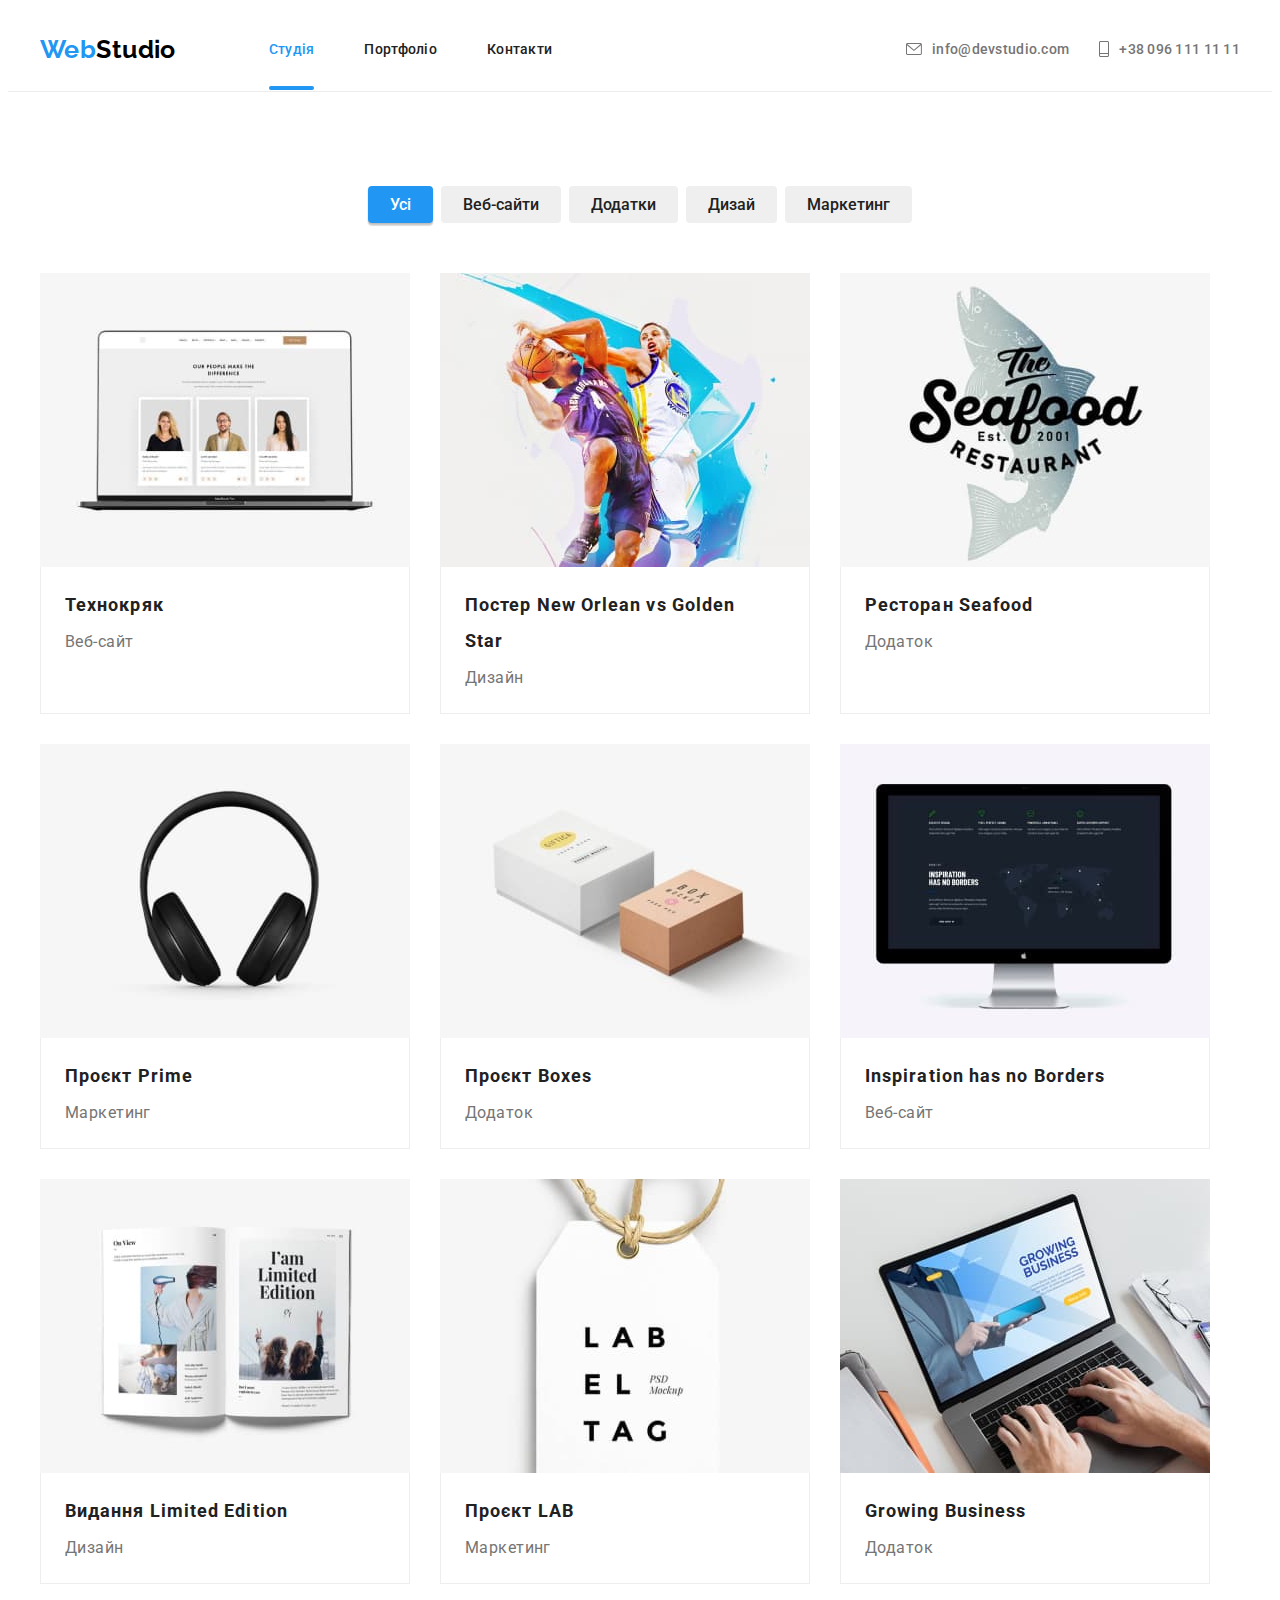
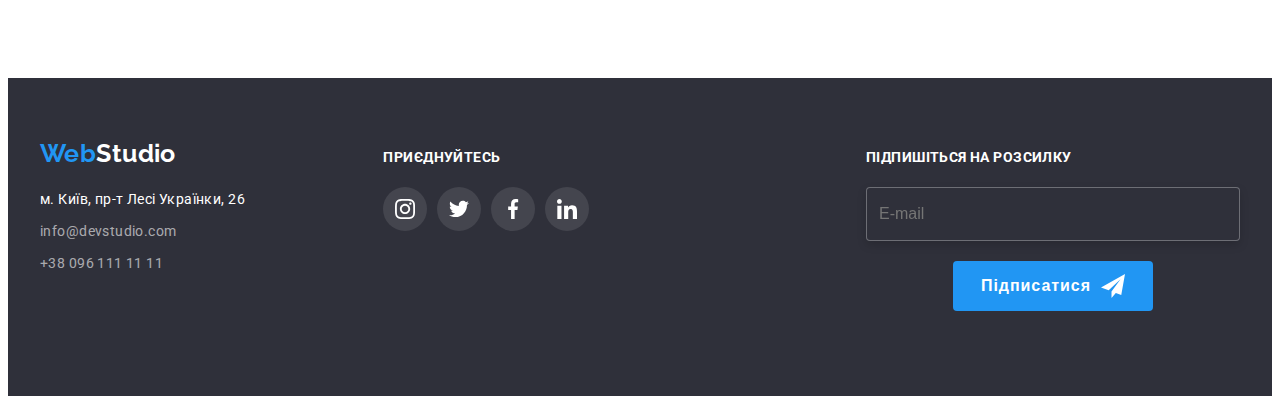
==== commit aaf24718: "fix-2" ====
--- a/portfolio.html
+++ b/portfolio.html
@@ -264,8 +264,8 @@
                         media="(min-width:768px)" />
                       <source
                         srcset="
-                          ./images/tablet/portfolio/basketballplayer-wp.webp    1x,
-                          ./images/tablet/portfolio/basketballplayer@2x-wp.webp 2x
+                          ./images/tablet/portfolio/technocrat-wp.webp    1x,
+                          ./images/tablet/portfolio/technocrat@2x-wp.webp 2x
                         "
                         type="image/webp"
                         media="(min-width:768px)" />
@@ -285,7 +285,7 @@
                         media="(min-width:480px)" />
                       <img
                         src="./images/mob/portfolio/basketballplayer.jpg"
-                        alt="басетболісти"
+                        alt="ноутбук з фото"
                     /></picture>
                     <p class="ovearlay">
                       Ресурс пропонує комплексні пропозиції з різним рівнем
@@ -298,7 +298,11 @@
 
                 <div class="card-description">
                   <h2 class="card-description__title">
-                    Постер <span lang="en">New Orlean vs Golden Star</span>
+                    Постер
+                    <span lang="en"
+                      >New Orlean vs Golden <br />
+                      Star</span
+                    >
                   </h2>
                   <p class="card-description__subtitle">Дизайн</p>
                 </div></a
--- a/css/main.min.css
+++ b/css/main.min.css
@@ -1 +1 @@
-:root{--main-font-family: "Roboto", sans-serif;--secondary-font-family: "Raleway", sans-serif;--main-fs: 14px;--main-ls: 0.03em;--accent-color: #2196f3;--mail-color-text: #757575;--secondary-color-text: #212121;--main-bg-color: #ffffff;--main-color-darck-fon: #ffffff;--accent-color-bg: #2196f3;--card-set-gap: 30px;--transition-dur-and-func: 250ms cubic-bezier(0.4, 0, 0.2, 1)}body{background-color:var(--main-bg-color);color:var(--mail-color-text);font-size:var(--main-fs);font-family:var(--main-font-family);letter-spacing:var(--main-ls)}a{text-decoration:none}.list{list-style:none;margin:0;padding:0}h1,h2,h3,h4,p{margin:0;padding:0}img{display:block;width:100%}.title{color:var(--secondary-color-text);font-weight:700;font-size:28px;line-height:1.17;text-align:center;margin-bottom:30px}@media screen and (min-width: 1200px){.title{font-size:36px;line-height:1.16;margin-bottom:50px}}.body.no-scroll{overflow:hidden}.section{padding-top:60px;padding-bottom:60px}@media screen and (min-width: 1200px){.section{padding-top:94px;padding-bottom:94px}}.section.we-do{padding-top:0}.visually-hidden{position:absolute;white-space:nowrap;width:1px;height:1px;overflow:hidden;border:0;padding:0;clip:rect(0 0 0 0);-webkit-clip-path:inset(50%);clip-path:inset(50%);margin:-1px}.cards,.team-title,.products__item{position:relative}.backdrop.is-hidden{visibility:hidden;opacity:0;pointer-events:none}.container{padding-left:15px;padding-right:15px}@media screen and (min-width: 480px){.container{width:480px;margin-left:auto;margin-right:auto}}@media screen and (min-width: 768px){.container{width:768px}}@media screen and (min-width: 1200px){.container{width:1200px}}.box__header{display:flex;align-items:center}.page__header{border-bottom:1px solid #ececec}.logo{display:block;padding-top:24px;padding-bottom:24px;color:#000;font-family:var(--secondary-font-family);font-weight:700;font-size:25px;line-height:1.2}@media screen and (min-width: 768px){.logo{margin-right:88px}}@media screen and (min-width: 1200px){.logo{margin-right:93px}}.logo__text{color:var(--accent-color)}.navigation__list{display:none;transform:color var(--transition-dur-and-func)}@media screen and (min-width: 768px){.navigation__list{display:flex}}.navigation__item{margin-right:50px}.navigation__item:last-child{margin-right:0px}.navigation__link{position:relative;display:block;padding-bottom:32px;padding-top:32px;color:var(--secondary-color-text);font-weight:500;line-height:1.15;letter-spacing:.02em;transition:color var(--transition-dur-and-func)}.navigation__link:hover,.navigation__link:focus{color:var(--accent-color)}@media screen and (min-width: 768){.navigation__link{position:relative}}.navigation__link--active{color:var(--accent-color)}.navigation__link--active::after{color:var(--accent-color);position:absolute;content:"";bottom:-1px;left:0;height:4px;width:100%;border-radius:2px;background-color:var(--accent-color-bg)}::after .navigation__link--active{opacity:0}.contacts__list{display:none;margin-left:auto;transition:color var(--transition-dur-and-func)}@media screen and (min-width: 768px){.contacts__list{display:block}}@media screen and (min-width: 768px)and (max-width: 1199px){.contacts__item:not(:last-child){margin-bottom:10px}}@media screen and (min-width: 1200px){.contacts__list{display:flex}}@media screen and (min-width: 1200px){.contacts__item:not(:last-child){margin-right:30px}}.contacts__link{color:var(--mail-color-text);font-weight:500;font-weight:500;font-size:12px;line-height:1.16;letter-spacing:.02em;color:#757575;transition:color var(--transition-dur-and-func)}.contacts__link:hover,.contacts__link:focus{color:var(--accent-color)}@media screen and (min-width: 1200px){.contacts__link{display:flex;font-size:14px;line-height:1.33;align-items:center;padding-bottom:32px;padding-top:32px}}.contacts__icon{fill:var(--mail-color-text);margin-right:10px;transition:fill var(--transition-dur-and-func)}.contacts__link:hover .contacts__icon,.contacts__link:focus .contacts__icon{fill:var(--accent-color)}.mobile-menu{position:fixed;top:0;left:0;width:100%;height:100vh;z-index:100;background:#fff;box-shadow:0px 4px 8px rgba(0,0,0,.04),0px 2px 4px rgba(0,0,0,.08),0px 1px 3px rgba(0,0,0,.16);opacity:0;visibility:hidden;pointer-events:none;transition:opacity var(--transition-dur-and-func),visibility var(--transition-dur-and-func)}.mobile-menu.is-open{opacity:1;visibility:visible;pointer-events:auto}.mobile-menu__container{position:relative;padding-left:40px;padding-top:48px;padding-bottom:50px;height:100vh;display:flex;flex-direction:column}.mobile-menu__button-open{border:none;background-color:inherit;line-height:0;margin-left:auto;padding:0}@media screen and (min-width: 768px){.mobile-menu__button-open{display:none}}.mobile-menu__button-close{position:absolute;top:10px;right:15px;border:none;background-color:inherit;line-height:0;margin-left:auto;padding:0}.mobile-menu-navigation__list{margin-bottom:auto}.mobile-menu-navigation__link{font-weight:500;font-size:40px;line-height:1.17;letter-spacing:.02em;color:var(--secondary-color-text)}.mobile-menu-navigation__item:not(:last-child){margin-bottom:32px}.mobile-menu-contact__link-tel{font-weight:500;font-size:34px;line-height:1.17;letter-spacing:.02em;color:var(--accent-color)}.mobile-menu-contact__link-mail{font-weight:500;font-size:24px;line-height:1.16;letter-spacing:.02em;color:var(--mail-color-text)}.mobile-menu-contact__list{margin-bottom:64px}.mobile-menu-social__list{display:flex;flex-wrap:wrap;justify-content:space-between;margin-right:20px;font-weight:500;font-size:18px;line-height:22px;letter-spacing:.02em;color:#2196f3}.mobile-menu-social__item :not(:last-child){margin-right:10px}.mobile-menu-social__item:not(:last-child)::after{content:"";border-right:1px solid rgba(33,33,33,.2);margin-left:10px}.mobile-menu-navigation__link--action{color:var(--accent-color)}.hero__title{margin-bottom:30px;color:var(--main-color-darck-fon);font-weight:900;font-size:26px;line-height:1.61;letter-spacing:.06em;align-items:center;text-transform:uppercase}@media screen and (min-width: 1200px){.hero__title{font-size:44px;line-height:1.36}}.hero{padding-top:118px;padding-bottom:118px;width:100%;height:400px;margin:0 auto;background-color:#2f303a;background-image:linear-gradient(to right, rgba(47, 48, 58, 0.4), rgba(47, 48, 58, 0.4)),url(../images/mob/hero/hero.jpg);background-repeat:no-repeat;background-size:cover;background-position:center;text-align:center}@media(min-device-pixel-ratio: 2),(-webkit-min-device-pixel-ratio: 2),(min-resolution: 192dpi),(min-resolution: 2dppx){.hero{background-image:linear-gradient(to right, rgba(47, 48, 58, 0.4), rgba(47, 48, 58, 0.4)),url(../images/mob/hero/hero@2x.jpg)}}@media screen and (min-width: 768px){.hero{padding-left:204px;padding-right:204px;background-image:linear-gradient(to right, rgba(47, 48, 58, 0.4), rgba(47, 48, 58, 0.4)),url(../images/tablet/hero/hero.jpg)}}@media(min-device-pixel-ratio: 2),(-webkit-min-device-pixel-ratio: 2),(min-resolution: 192dpi),(min-resolution: 2dppx){.hero{background-image:linear-gradient(to right, rgba(47, 48, 58, 0.4), rgba(47, 48, 58, 0.4)),url(../images/tablet/hero/hero@2x.jpg)}}@media screen and (min-width: 1200px){.hero{padding-top:200px;padding-bottom:200px;padding-left:300px;padding-right:300px;height:600px;background-image:linear-gradient(to right, rgba(47, 48, 58, 0.4), rgba(47, 48, 58, 0.4)),url(../images/desktop/bg/hero.jpg)}}@media(min-device-pixel-ratio: 2),(-webkit-min-device-pixel-ratio: 2),(min-resolution: 192dpi),(min-resolution: 2dppx){.hero{background-image:linear-gradient(to right, rgba(47, 48, 58, 0.4), rgba(47, 48, 58, 0.4)),url(../images/desktop/bg/hero@2x.jpg)}}.hero__button{padding-top:10px;padding-bottom:10px;padding-left:32px;padding-right:32px;color:var(--main-color-darck-fon);background-color:var(--accent-color-bg);min-width:200px;font-family:var(--main-font-family);font-weight:700;font-size:16px;line-height:1.87;align-items:center;text-align:center;letter-spacing:.06em;cursor:pointer;border:0px;border-radius:4px;transition:background-color var(--transition-dur-and-func),box-shadow var(--transition-dur-and-func),border-radius var(--transition-dur-and-func)}.hero__button:hover,.hero__button:focus{background-color:#188ce8;box-shadow:0px 4px 4px rgba(0,0,0,.15) 4px}.hero__button .active{background-color:var(--accent-color-bg)}.privileges__title{display:flex;margin-bottom:10px;color:var(--secondary-color-text);font-weight:700;font-size:var(--main-fs);line-height:1.15;text-transform:uppercase;justify-content:center}.privileges__list{display:flex;flex-wrap:wrap;gap:30px}.privileges__item{width:100%}@media screen and (min-width: 768px){.privileges__item{flex-basis:calc((100% - 30px)/2)}}@media screen and (min-width: 1200px){.privileges__item{flex-basis:calc((100% - 90px)/4)}}.privileges__subtitle{line-height:1.7}.privileges__box{display:flex;margin-bottom:30px;height:120px;background-color:#f5f4fa;border-radius:4px;justify-content:center;align-items:center}.privileges__icon{display:flex;width:70px;height:70px}.products__list{display:flex}@media screen and (max-width: 1199px){.products{display:none;margin:0}}.products__item{flex-basis:calc((100% - 60px)/3)}.products__item:not(:last-child){margin-right:var(--card-set-gap)}.cards__title{position:absolute;bottom:0;left:0;display:flex;width:100%;height:70px;overflow:auto;align-items:center;justify-content:center;font-weight:700;font-size:14px;line-height:1.14;text-align:center;letter-spacing:.03em;text-transform:uppercase;color:var(--main-color-darck-fon);background-color:rgba(47,48,58,.8)}.team{background-color:#f5f4fa}.team__list{display:block}@media screen and (min-width: 768px){.team__list{display:flex;flex-wrap:wrap;-moz-column-gap:30px;column-gap:30px;row-gap:30px}}.team__item{background-color:var(--main-bg-color);box-shadow:0px 1px 3px rgba(0,0,0,.12),0px 1px 1px rgba(0,0,0,.14),0px 2px 1px rgba(0,0,0,.2);border-radius:0px 0px 4px 4px}@media screen and (max-width: 767px){.team__item:not(:last-child){margin-bottom:30px}}@media screen and (min-width: 1200px){.team__item{flex-basis:calc((100% - 90px)/4)}}.team-box__title{margin-bottom:10px;color:var(--secondary-color-text);font-weight:500;font-size:16px;line-height:1.18;text-align:center}.team-box__subtitle{font-size:16px;line-height:1.18;text-align:center;margin-bottom:16px}.team-box{padding-top:30px;padding-bottom:30px}.social-list{display:flex;justify-content:center;-moz-column-gap:10px;column-gap:10px}.social-list__link{display:flex;align-items:center;justify-content:center;width:44px;height:44px;border-radius:50%;background-color:#fff;transition:background-color var(--transition-dur-and-func)}.social-list__link:hover,.social-list__link:focus{background-color:var(--accent-color-bg)}.social-list__icon{fill:#afb1b8;transition:fill var(--transition-dur-and-func)}.social-list__link:hover .social-list__icon,.social-list__link:focus .social-list__icon{fill:#fff}.clients__list{display:flex;flex-wrap:wrap;justify-content:center;align-items:center;gap:30px}.clients__item{flex-basis:calc((100% - 30px)/2)}@media screen and (min-width: 768px){.clients__item{flex-basis:calc((100% - 60px)/3)}}@media screen and (min-width: 1200px){.clients__item{flex-basis:calc((100% - 150px)/6);margin-right:0}}.clients__link{display:flex;align-items:center;justify-content:center;border:1px solid #afb1b8;border-radius:4px;height:92px;transition:fill var(--transition-dur-and-func),border var(--transition-dur-and-func)}.clients__link:hover,.clients__link:focus{border:1px solid #2196f3;border-radius:4px}.clients__icon{fill:#afb1b8;transition:fill var(--transition-dur-and-func)}.clients__link:hover .clients__icon,.clients__link:focus .clients__icon{fill:#2196f3}.box-addres{display:flex;flex-wrap:wrap;width:100%;margin-bottom:60px}@media screen and (min-width: 768px)and (max-width: 1199px){.box-addres{margin-right:165px}}.page-footer{padding-top:60px;padding-bottom:60px;background-color:#2f303a;line-height:1.7;font-size:14px}.footer-box{display:flex;flex-wrap:wrap;align-items:center}@media screen and (min-width: 1200px){.footer-box{flex-wrap:nowrap;justify-content:space-between;align-items:baseline}}.footer-wrapper{display:flex;flex-wrap:wrap}@media screen and (min-width: 768px){.footer-wrapper{flex-wrap:initial}}@media screen and (min-width: 1200px){.footer-wrapper{align-items:baseline}}@media screen and (min-width: 1200px){.footer-box{display:flex}}.box-addres__link{display:block;margin-left:auto;margin-right:auto;gap:9px;margin-bottom:20px;color:var(--main-color-darck-fon);font-family:var(--secondary-font-family);font-weight:700;font-size:25px;line-height:1.2;text-align:center}@media screen and (min-width: 1200px){.box-addres__link{margin-left:0;margin-right:0}}.address-webstudio{display:block;width:100%;color:var(--main-color-darck-fon);font-style:normal;text-align:center}@media screen and (min-width: 1200px){.address-webstudio{display:flex;flex-direction:column;justify-content:center;align-items:center}}@media screen and (min-width: 1200px){.address-webstudio__list{display:flex;flex-direction:column;align-items:flex-start;margin-right:auto}}.address-webstudio__item:not(:last-child){margin-bottom:8px}.address-webstudio__link{font-size:14px;line-height:1.71;letter-spacing:.03em;color:#fff}.address-webstudio__link:hover,.address-webstudio__link:focus{color:var(--accent-color)}.address-webstudio__link-contacts{color:rgba(255,255,255,.6);transition:color var(--transition-dur-and-func)}.footer-social{width:100%;margin-bottom:60px}@media screen and (min-width: 1200px){.footer-social{margin-left:70px;margin-bottom:0;display:flex;flex-direction:column;align-items:flex-start}}.footer__title{text-align:center;margin-bottom:20px;font-weight:700;font-size:14px;line-height:1.33;text-transform:uppercase;color:#fff}.footer-social__list{display:flex;justify-content:center;-moz-column-gap:10px;column-gap:10px}.footer-social__link{display:flex;align-items:center;justify-content:center;width:44px;height:44px;border-radius:50%;background-color:rgba(255,255,255,.1);transition:background-color var(--transition-dur-and-func)}.footer-social__link:hover,.footer-social__link:focus{background-color:#2196f3}.footer-social__icon{fill:#fff}.subscription{width:100%}@media screen and (min-width: 1200px){.subscription{margin-left:auto;width:auto}}.subscription__mail{display:block;background-color:#2f303a;margin-right:12px;margin-bottom:20px;padding-left:12px;width:100%;height:50px;border:1px solid rgba(255,255,255,.3);filter:drop-shadow(0px 4px 4px rgba(0, 0, 0, 0.15));border-radius:4px;color:rgba(255,255,255,.6);font-size:16px;line-height:1.25}@media screen and (min-width: 768px){.subscription__mail{width:450px;margin-right:auto;margin-left:auto}}@media screen and (min-width: 1200px){.subscription__mail{display:inline-flex;width:358px;margin-right:0;margin-left:0}}.footer__title{text-align:center}@media screen and (min-width: 1200px){.footer__title{display:flex}}.subscription__btn{display:flex;align-items:center;justify-content:center;width:200px;height:50px;margin-left:auto;margin-right:auto;background-color:var(--accent-color-bg);color:var(--main-color-darck-fon);letter-spacing:.06em;font-weight:700;font-size:16px;line-height:1.87;border-radius:4px;border:var(--accent-color-bg);cursor:pointer;transition:background-color var(--transition-dur-and-func),box-shadow var(--transition-dur-and-func),border-radius var(--transition-dur-and-func)}.subscription__btn:hover,.subscription__btn:focus{background-color:#188ce8;box-shadow:0px 4px 4px rgba(0,0,0,.15) 4px}.subscription__btn::after{content:"";width:24px;height:24px;margin-left:10px;background-image:url(../images/svg/icon-send.svg)}@media screen and (min_width: 1200px){.subscription__btn{margin-left:0;margin-bottom:0}}@media screen and (min-width: 1200px){.subscription-wrappep{display:flex;gap:12px}}.mobile-menu{position:fixed;top:0;left:0;width:100%;height:100vh;z-index:100;background:#fff;box-shadow:0px 4px 8px rgba(0,0,0,.04),0px 2px 4px rgba(0,0,0,.08),0px 1px 3px rgba(0,0,0,.16);opacity:0;visibility:hidden;pointer-events:none;transition:opacity var(--transition-dur-and-func),visibility var(--transition-dur-and-func)}.mobile-menu.is-open{opacity:1;visibility:visible;pointer-events:auto}.mobile-menu__container{position:relative;padding-left:40px;padding-top:48px;padding-bottom:50px;height:100vh;display:flex;flex-direction:column}.mobile-menu__button-open{border:none;background-color:inherit;line-height:0;margin-left:auto;padding:0}@media screen and (min-width: 768px){.mobile-menu__button-open{display:none}}.mobile-menu__button-close{position:absolute;top:10px;right:15px;border:none;background-color:inherit;line-height:0;margin-left:auto;padding:0}.mobile-menu-navigation__list{margin-bottom:auto}.mobile-menu-navigation__link{font-weight:500;font-size:40px;line-height:1.17;letter-spacing:.02em;color:var(--secondary-color-text)}.mobile-menu-navigation__item:not(:last-child){margin-bottom:32px}.mobile-menu-contact__link-tel{font-weight:500;font-size:34px;line-height:1.17;letter-spacing:.02em;color:var(--accent-color)}.mobile-menu-contact__link-mail{font-weight:500;font-size:24px;line-height:1.16;letter-spacing:.02em;color:var(--mail-color-text)}.mobile-menu-contact__list{margin-bottom:64px}.mobile-menu-social__list{display:flex;flex-wrap:wrap;justify-content:space-between;margin-right:20px;font-weight:500;font-size:18px;line-height:22px;letter-spacing:.02em;color:#2196f3}.mobile-menu-social__item :not(:last-child){margin-right:10px}.mobile-menu-social__item:not(:last-child)::after{content:"";border-right:1px solid rgba(33,33,33,.2);margin-left:10px}.mobile-menu-navigation__link--action{color:var(--accent-color)}.filter-list{display:flex;flex-wrap:wrap;justify-content:center;margin-bottom:40px;gap:15px 8px}@media screen and (max-width: 767px){.filter-list{justify-content:flex-start}}@media screen and (min-width: 768px){>.filter-list{margin-bottom:30px}}@media screen and (min-width: 1200px){.filter-list{margin-bottom:50px}}.filter-list__button{padding-top:6px;padding-bottom:6px;padding-left:22px;padding-right:22px;color:var(--secondary-color-text);font-family:var(--main-font-family);font-weight:500;font-size:16px;line-height:1.6;cursor:pointer;border:0px;border-radius:4px;transition:background-color var(--transition-dur-and-func),color var(--transition-dur-and-func),box-shadow var(--transition-dur-and-func)}.filter-list__button:hover,.filter-list__button:focus{background:var(--accent-color-bg);color:var(--main-color-darck-fon);box-shadow:0px 3px 1px rgba(0,0,0,.1),0px 1px 2px rgba(0,0,0,.08),0px 2px 2px rgba(0,0,0,.12);border-radius:4px}.filter-list__button--active{background-color:var(--accent-color-bg);color:var(--main-color-darck-fon);box-shadow:0px 3px 1px rgba(0,0,0,.1),0px 1px 2px rgba(0,0,0,.08),0px 2px 2px rgba(0,0,0,.12)}.example-list{display:block}@media screen and (min-width: 768px){.example-list{display:flex;flex-wrap:wrap;margin-right:calc(-1*var(--card-set-gap));margin-bottom:calc(-1*var(--card-set-gap));gap:30px}}.portfolio-box{position:relative}.example-list__link{display:block;transition:box-shadow var(--transition-dur-and-func)}.example-list__link:hover,.example-list__link:focus{box-shadow:0px 1px 1px rgba(0,0,0,.12),0px 4px 4px rgba(0,0,0,.06),1px 4px 6px rgba(0,0,0,.16)}.card-description__title{margin-bottom:4px;color:var(--secondary-color-text);font-weight:700;font-size:18px;line-height:2;letter-spacing:.06em}.card-description__subtitle{font-size:16px;line-height:1.87;color:var(--mail-color-text)}.card-description{border:1px solid #eee;border-top:none;padding-left:24px;padding-right:24px;padding-top:20px;padding-bottom:20px}.ovearly-box{position:relative;overflow:hidden}.ovearlay{position:absolute;top:0;left:0;display:flex;width:100%;height:100%;overflow:auto;padding-left:24px;padding-right:24px;align-items:center;background-color:rgba(33,150,243,.9);font-size:18px;line-height:1.55;letter-spacing:.03em;color:var(--main-color-darck-fon);transform:translateY(101%);transition:transform var(--transition-dur-and-func)}.example-list__link:hover .ovearlay,.example-list__link:focus .ovearlay{transform:translateY(0)}.backdrop{position:fixed;top:0;left:0;z-index:88;width:100%;height:100%;background-color:rgba(0,0,0,.2);transition:opacity var(--transition-dur-and-func),visibility var(--transition-dur-and-func)}.modal{position:absolute;top:50%;left:50%;transform:translate(-50%, -50%);width:calc(100% - 30px);min-height:auto;padding:40px;background:#fff;box-shadow:0px 1px 3px rgba(0,0,0,.12),0px 1px 1px rgba(0,0,0,.14),0px 2px 1px rgba(0,0,0,.2);border-radius:4px}@media screen and (min-width: 768px){.modal{width:450px}}@media screen and (min-width: 1200px){.modal{width:528px}}.modal__btn{position:absolute;display:flex;justify-content:center;align-items:center;top:8px;right:8px;width:30px;height:30px;border-radius:50%;background:#fff;border:1px solid rgba(0,0,0,.1);cursor:pointer}.modal__icon:hover{fill:#188ce8}.form-window{display:flex;flex-direction:column}.form-window__title{margin-bottom:12px;font-weight:700;font-size:20px;line-height:1.15;text-align:center;letter-spacing:.03em;color:var(--secondary-color-text)}.form-window__label{margin-bottom:10px}.form-window__subtitle{display:block;margin-bottom:4px;font-size:12px;line-height:1.16;letter-spacing:.01em}.form-window__wrapper{position:relative;display:block}.form-window__input{padding-left:42px;width:100%;height:40px;border:1px solid rgba(33,33,33,.2);border-radius:4px;transition:border-color var(--transition-dur-and-func)}.form-window__input:focus{outline:none;border-color:var(--accent-color)}.form-window__icon{position:absolute;left:12px;top:50%;transform:translateY(-50%);transition:fill var(--transition-dur-and-func)}.form-window__input:focus+.form-window__icon{fill:var(--accent-color)}.form-window__comment{display:block;padding:16px 12px 16px 12px;width:100%;height:120px;border:1px solid rgba(33,33,33,.2);border-radius:4px;resize:none;transition:border-color var(--transition-dur-and-func)}.form-window__comment:focus{outline:none;border-color:var(--accent-color)}.form-window__comment::-moz-placeholder{font-size:12px;line-height:1.16px;letter-spacing:.01em;color:rgba(117,117,117,.5)}.form-window__comment:-ms-input-placeholder{font-size:12px;line-height:1.16px;letter-spacing:.01em;color:rgba(117,117,117,.5)}.form-window__comment::placeholder{font-size:12px;line-height:1.16px;letter-spacing:.01em;color:rgba(117,117,117,.5)}.form-window__label-coment{margin-bottom:25px}.form-window__lable-checkbox{display:inline-flex;justify-content:center;align-items:center;margin-bottom:30px}.form-window__icon-checked{margin-right:8px;width:16px;height:15px;border:2px solid #212121;border-radius:2px;flex-shrink:0}.form-window__icon-checked-on{display:none}.form-window__input-checkbox:focus+.form-window__icon-checked-on{border-color:var(--accent-color-bg)}.form-window__input-checkbox:checked+.form-window__icon-checked .form-window__icon-checked-on{display:block}.form-window__input-checkbox{position:absolute;-webkit-appearance:none;-moz-appearance:none;appearance:none}.form-window__link{-webkit-text-decoration:revert;text-decoration:revert;font-size:12px;line-height:1.16;letter-spacing:.03em;color:var(--accent-color);transition:-webkit-text-decoration var(--transition-dur-and-func);transition:text-decoration var(--transition-dur-and-func);transition:text-decoration var(--transition-dur-and-func), -webkit-text-decoration var(--transition-dur-and-func)}.form-window__link:hover,.form-window__link:focus{outline:none;text-decoration:none}@media screen and (min-width: 1200px){.form-window__link{font-size:14px;line-height:1.71;letter-spacing:.03em}}.form-window__icon-text{display:inline-block;font-size:12px;line-height:1.16;letter-spacing:.03em;color:#757575}@media screen and (min-width: 1200px){.form-window__icon-text{font-size:14px;line-height:1.71;letter-spacing:.03em}}.form-window__button{display:flex;padding-top:10px;padding-bottom:10px;padding-left:52px;padding-right:52px;width:200px;color:var(--main-color-darck-fon);background-color:var(--accent-color-bg);font-family:var(--main-font-family);font-weight:700;font-size:16px;line-height:1.87;margin-left:auto;margin-right:auto;align-items:center;justify-content:center;letter-spacing:.06em;cursor:pointer;border:0px;border-radius:4px;transition:background-color var(--transition-dur-and-func),box-shadow var(--transition-dur-and-func),border-radius var(--transition-dur-and-func)}.form-window__button:hover,.form-window__button:focus{outline:none;background-color:#188ce8;box-shadow:0px 4px 4px rgba(0,0,0,.15) 4px}/*# sourceMappingURL=main.min.css.map */+:root{--main-font-family: "Roboto", sans-serif;--secondary-font-family: "Raleway", sans-serif;--main-fs: 14px;--main-ls: 0.03em;--accent-color: #2196f3;--mail-color-text: #757575;--secondary-color-text: #212121;--main-bg-color: #ffffff;--main-color-darck-fon: #ffffff;--accent-color-bg: #2196f3;--card-set-gap: 30px;--transition-dur-and-func: 250ms cubic-bezier(0.4, 0, 0.2, 1)}body{background-color:var(--main-bg-color);color:var(--mail-color-text);font-size:var(--main-fs);font-family:var(--main-font-family);letter-spacing:var(--main-ls)}a{text-decoration:none}.list{list-style:none;margin:0;padding:0}h1,h2,h3,h4,p{margin:0;padding:0}img{display:block;width:100%}.title{color:var(--secondary-color-text);font-weight:700;font-size:28px;line-height:1.17;text-align:center;margin-bottom:30px}@media screen and (min-width: 1200px){.title{font-size:36px;line-height:1.16;margin-bottom:50px}}.body.no-scroll{overflow:hidden}.section{padding-top:60px;padding-bottom:60px}@media screen and (min-width: 1200px){.section{padding-top:94px;padding-bottom:94px}}.section.we-do{padding-top:0}.visually-hidden{position:absolute;white-space:nowrap;width:1px;height:1px;overflow:hidden;border:0;padding:0;clip:rect(0 0 0 0);-webkit-clip-path:inset(50%);clip-path:inset(50%);margin:-1px}.cards,.team-title,.products__item{position:relative}.backdrop.is-hidden{visibility:hidden;opacity:0;pointer-events:none}.container{padding-left:15px;padding-right:15px}@media screen and (min-width: 480px){.container{width:480px;margin-left:auto;margin-right:auto}}@media screen and (min-width: 768px){.container{width:768px}}@media screen and (min-width: 1200px){.container{width:1200px}}.box__header{display:flex;align-items:center}.page__header{border-bottom:1px solid #ececec}.logo{display:block;padding-top:24px;padding-bottom:24px;color:#000;font-family:var(--secondary-font-family);font-weight:700;font-size:25px;line-height:1.2}@media screen and (min-width: 768px){.logo{margin-right:88px}}@media screen and (min-width: 1200px){.logo{margin-right:93px}}.logo__text{color:var(--accent-color)}.navigation__list{display:none;transform:color var(--transition-dur-and-func)}@media screen and (min-width: 768px){.navigation__list{display:flex}}.navigation__item{margin-right:50px}.navigation__item:last-child{margin-right:0px}.navigation__link{position:relative;display:block;padding-bottom:32px;padding-top:32px;color:var(--secondary-color-text);font-weight:500;line-height:1.15;letter-spacing:.02em;transition:color var(--transition-dur-and-func)}.navigation__link:hover,.navigation__link:focus{color:var(--accent-color)}@media screen and (min-width: 768){.navigation__link{position:relative}}.navigation__link--active{color:var(--accent-color)}.navigation__link--active::after{color:var(--accent-color);position:absolute;content:"";bottom:-1px;left:0;height:4px;width:100%;border-radius:2px;background-color:var(--accent-color-bg)}::after .navigation__link--active{opacity:0}.contacts__list{display:none;margin-left:auto;transition:color var(--transition-dur-and-func)}@media screen and (min-width: 768px){.contacts__list{display:block}}@media screen and (min-width: 768px)and (max-width: 1199px){.contacts__item:not(:last-child){margin-bottom:10px}}@media screen and (min-width: 1200px){.contacts__list{display:flex}}@media screen and (min-width: 1200px){.contacts__item:not(:last-child){margin-right:30px}}.contacts__link{color:var(--mail-color-text);font-weight:500;font-weight:500;font-size:12px;line-height:1.16;letter-spacing:.02em;color:#757575;transition:color var(--transition-dur-and-func)}.contacts__link:hover,.contacts__link:focus{color:var(--accent-color)}@media screen and (min-width: 1200px){.contacts__link{display:flex;font-size:14px;line-height:1.33;align-items:center;padding-bottom:32px;padding-top:32px}}.contacts__icon{fill:var(--mail-color-text);margin-right:10px;transition:fill var(--transition-dur-and-func)}.contacts__link:hover .contacts__icon,.contacts__link:focus .contacts__icon{fill:var(--accent-color)}.mobile-menu{position:fixed;top:0;left:0;width:100%;height:100vh;z-index:100;background:#fff;box-shadow:0px 4px 8px rgba(0,0,0,.04),0px 2px 4px rgba(0,0,0,.08),0px 1px 3px rgba(0,0,0,.16);opacity:0;visibility:hidden;pointer-events:none;transition:opacity var(--transition-dur-and-func),visibility var(--transition-dur-and-func)}.mobile-menu.is-open{opacity:1;visibility:visible;pointer-events:auto}.mobile-menu__container{position:relative;padding-left:40px;padding-top:48px;padding-bottom:50px;height:100vh;display:flex;flex-direction:column}.mobile-menu__button-open{border:none;background-color:inherit;line-height:0;margin-left:auto;padding:0}@media screen and (min-width: 768px){.mobile-menu__button-open{display:none}}.mobile-menu__button-close{position:absolute;top:10px;right:15px;border:none;background-color:inherit;line-height:0;margin-left:auto;padding:0}.mobile-menu-navigation__list{margin-bottom:auto}.mobile-menu-navigation__link{font-weight:500;font-size:40px;line-height:1.17;letter-spacing:.02em;color:var(--secondary-color-text)}.mobile-menu-contact__item{margin-bottom:32px}.mobile-menu-navigation__item:not(:last-child){margin-bottom:32px}.mobile-menu-contact__link-tel{font-weight:500;font-size:34px;line-height:1.17;letter-spacing:.02em;color:var(--accent-color)}.mobile-menu-contact__link-mail{font-weight:500;font-size:24px;line-height:1.16;letter-spacing:.02em;color:var(--mail-color-text)}.mobile-menu-contact__list{margin-bottom:64px}.mobile-menu-social__list{display:flex;flex-wrap:wrap;justify-content:space-between;margin-right:20px;font-weight:500;font-size:18px;line-height:22px;letter-spacing:.02em;color:#2196f3}.mobile-menu-social__item :not(:last-child){margin-right:10px}.mobile-menu-social__item:not(:last-child)::after{content:"";border-right:1px solid rgba(33,33,33,.2);margin-left:10px}.mobile-menu-navigation__link--action{color:var(--accent-color)}.hero__title{margin-bottom:30px;color:var(--main-color-darck-fon);font-weight:900;font-size:26px;line-height:1.61;letter-spacing:.06em;align-items:center;text-transform:uppercase}@media screen and (min-width: 1200px){.hero__title{font-size:44px;line-height:1.36}}.hero{padding-top:118px;padding-bottom:118px;width:100%;height:400px;margin:0 auto;background-color:#2f303a;background-image:linear-gradient(to right, rgba(47, 48, 58, 0.4), rgba(47, 48, 58, 0.4)),url(../images/mob/hero/hero.jpg);background-repeat:no-repeat;background-size:cover;background-position:center;text-align:center}@media(min-device-pixel-ratio: 2),(-webkit-min-device-pixel-ratio: 2),(min-resolution: 192dpi),(min-resolution: 2dppx){.hero{background-image:linear-gradient(to right, rgba(47, 48, 58, 0.4), rgba(47, 48, 58, 0.4)),url(../images/mob/hero/hero@2x.jpg)}}@media screen and (min-width: 768px){.hero{padding-left:204px;padding-right:204px;background-image:linear-gradient(to right, rgba(47, 48, 58, 0.4), rgba(47, 48, 58, 0.4)),url(../images/tablet/hero/hero.jpg)}}@media(min-device-pixel-ratio: 2),(-webkit-min-device-pixel-ratio: 2),(min-resolution: 192dpi),(min-resolution: 2dppx){.hero{background-image:linear-gradient(to right, rgba(47, 48, 58, 0.4), rgba(47, 48, 58, 0.4)),url(../images/tablet/hero/hero@2x.jpg)}}@media screen and (min-width: 1200px){.hero{padding-top:200px;padding-bottom:200px;padding-left:300px;padding-right:300px;height:600px;background-image:linear-gradient(to right, rgba(47, 48, 58, 0.4), rgba(47, 48, 58, 0.4)),url(../images/desktop/bg/hero.jpg)}}@media(min-device-pixel-ratio: 2),(-webkit-min-device-pixel-ratio: 2),(min-resolution: 192dpi),(min-resolution: 2dppx){.hero{background-image:linear-gradient(to right, rgba(47, 48, 58, 0.4), rgba(47, 48, 58, 0.4)),url(../images/desktop/bg/hero@2x.jpg)}}.hero__button{padding-top:10px;padding-bottom:10px;padding-left:32px;padding-right:32px;color:var(--main-color-darck-fon);background-color:var(--accent-color-bg);min-width:200px;font-family:var(--main-font-family);font-weight:700;font-size:16px;line-height:1.87;align-items:center;text-align:center;letter-spacing:.06em;cursor:pointer;border:0px;border-radius:4px;transition:background-color var(--transition-dur-and-func),box-shadow var(--transition-dur-and-func),border-radius var(--transition-dur-and-func)}.hero__button:hover,.hero__button:focus{background-color:#188ce8;box-shadow:0px 4px 4px rgba(0,0,0,.15) 4px}.hero__button .active{background-color:var(--accent-color-bg)}.privileges__title{display:flex;margin-bottom:10px;color:var(--secondary-color-text);font-weight:700;font-size:var(--main-fs);line-height:1.15;text-transform:uppercase;justify-content:center}@media screen and (min-width: 768px)and (max-width: 1199px){.privileges__title{justify-content:flex-start}}.privileges__list{display:flex;flex-wrap:wrap;gap:30px}.privileges__item{width:100%}@media screen and (min-width: 768px){.privileges__item{flex-basis:calc((100% - 30px)/2)}}@media screen and (min-width: 1200px){.privileges__item{flex-basis:calc((100% - 90px)/4)}}.privileges__subtitle{line-height:1.7}.privileges__box{display:flex;margin-bottom:30px;height:120px;background-color:#f5f4fa;border-radius:4px;justify-content:center;align-items:center}.privileges__icon{display:flex;width:70px;height:70px}@media screen and (min-width: 1200px){.products{padding-top:0}}.products__list{display:flex}@media screen and (max-width: 1199px){.products{display:none;margin:0}}.products__item{flex-basis:calc((100% - 60px)/3)}.products__item:not(:last-child){margin-right:var(--card-set-gap)}.cards__title{position:absolute;bottom:0;left:0;display:flex;width:100%;height:70px;overflow:auto;align-items:center;justify-content:center;font-weight:700;font-size:14px;line-height:1.14;text-align:center;letter-spacing:.03em;text-transform:uppercase;color:var(--main-color-darck-fon);background-color:rgba(47,48,58,.8)}.team{background-color:#f5f4fa}.team__list{display:block}@media screen and (min-width: 768px){.team__list{display:flex;flex-wrap:wrap;-moz-column-gap:30px;column-gap:30px;row-gap:30px}}.team__item{background-color:var(--main-bg-color);box-shadow:0px 1px 3px rgba(0,0,0,.12),0px 1px 1px rgba(0,0,0,.14),0px 2px 1px rgba(0,0,0,.2);border-radius:0px 0px 4px 4px}@media screen and (max-width: 767px){.team__item:not(:last-child){margin-bottom:30px}}@media screen and (min-width: 1200px){.team__item{flex-basis:calc((100% - 90px)/4)}}.team-box__title{margin-bottom:10px;color:var(--secondary-color-text);font-weight:500;font-size:16px;line-height:1.18;text-align:center}.team-box__subtitle{font-size:16px;line-height:1.18;text-align:center;margin-bottom:16px}.team-box{padding-top:30px;padding-bottom:30px}.social-list{display:flex;justify-content:center;-moz-column-gap:10px;column-gap:10px}.social-list__link{display:flex;align-items:center;justify-content:center;width:44px;height:44px;border-radius:50%;background-color:#fff;transition:background-color var(--transition-dur-and-func)}.social-list__link:hover,.social-list__link:focus{background-color:var(--accent-color-bg)}.social-list__icon{fill:#afb1b8;transition:fill var(--transition-dur-and-func)}.social-list__link:hover .social-list__icon,.social-list__link:focus .social-list__icon{fill:#fff}.clients__list{display:flex;flex-wrap:wrap;justify-content:center;align-items:center;gap:30px}.clients__item{flex-basis:calc((100% - 30px)/2)}@media screen and (min-width: 768px){.clients__item{flex-basis:calc((100% - 60px)/3)}}@media screen and (min-width: 1200px){.clients__item{flex-basis:calc((100% - 150px)/6);margin-right:0}}.clients__link{display:flex;align-items:center;justify-content:center;border:1px solid #afb1b8;border-radius:4px;height:92px;transition:fill var(--transition-dur-and-func),border var(--transition-dur-and-func)}.clients__link:hover,.clients__link:focus{border:1px solid #2196f3;border-radius:4px}.clients__icon{fill:#afb1b8;transition:fill var(--transition-dur-and-func)}.clients__link:hover .clients__icon,.clients__link:focus .clients__icon{fill:#2196f3}.box-addres{display:flex;flex-wrap:wrap;width:100%;margin-bottom:60px}@media screen and (min-width: 768px)and (max-width: 1199px){.box-addres{margin-right:165px}}.page-footer{padding-top:60px;padding-bottom:60px;background-color:#2f303a;line-height:1.7;font-size:14px}.footer-box{display:flex;flex-wrap:wrap;align-items:center}@media screen and (min-width: 1200px){.footer-box{flex-wrap:nowrap;justify-content:space-between;align-items:baseline}}.footer-wrapper{display:flex;flex-wrap:wrap}@media screen and (min-width: 768px){.footer-wrapper{flex-wrap:initial}}@media screen and (min-width: 1200px){.footer-wrapper{align-items:baseline}}@media screen and (min-width: 1200px){.footer-box{display:flex}}.box-addres__link{display:block;margin-left:auto;margin-right:auto;gap:9px;margin-bottom:20px;color:var(--main-color-darck-fon);font-family:var(--secondary-font-family);font-weight:700;font-size:25px;line-height:1.2;text-align:center}@media screen and (min-width: 1200px){.box-addres__link{margin-left:0;margin-right:0}}.address-webstudio{display:block;width:100%;color:var(--main-color-darck-fon);font-style:normal;text-align:center}@media screen and (min-width: 1200px){.address-webstudio{display:flex;flex-direction:column;justify-content:center;align-items:center}}@media screen and (min-width: 1200px){.address-webstudio__list{display:flex;flex-direction:column;align-items:flex-start;margin-right:auto}}.address-webstudio__item:not(:last-child){margin-bottom:8px}.address-webstudio__link{font-size:14px;line-height:1.71;letter-spacing:.03em;color:#fff}.address-webstudio__link:hover,.address-webstudio__link:focus{color:var(--accent-color)}.address-webstudio__link-contacts{color:rgba(255,255,255,.6);transition:color var(--transition-dur-and-func)}.footer-social{width:100%;margin-bottom:60px}@media screen and (min-width: 1200px){.footer-social{margin-left:70px;margin-bottom:0;display:flex;flex-direction:column;align-items:flex-start}}.footer__title{text-align:center;margin-bottom:20px;font-weight:700;font-size:14px;line-height:1.33;text-transform:uppercase;color:#fff}.footer-social__list{display:flex;justify-content:center;-moz-column-gap:10px;column-gap:10px}.footer-social__link{display:flex;align-items:center;justify-content:center;width:44px;height:44px;border-radius:50%;background-color:rgba(255,255,255,.1);transition:background-color var(--transition-dur-and-func)}.footer-social__link:hover,.footer-social__link:focus{background-color:#2196f3}.footer-social__icon{fill:#fff}.subscription{width:100%}@media screen and (min-width: 1200px){.subscription{margin-left:auto;width:auto}}.subscription__mail{display:block;background-color:#2f303a;margin-right:12px;margin-bottom:20px;padding-left:12px;width:100%;height:50px;border:1px solid rgba(255,255,255,.3);filter:drop-shadow(0px 4px 4px rgba(0, 0, 0, 0.15));border-radius:4px;color:rgba(255,255,255,.6);font-size:16px;line-height:1.25}@media screen and (min-width: 768px){.subscription__mail{width:450px;margin-right:auto;margin-left:auto}}@media screen and (min-width: 1200px){.subscription__mail{display:inline-flex;width:358px;margin-right:0;margin-left:0}}.footer__title{text-align:center}@media screen and (min-width: 1200px){.footer__title{display:flex}}.subscription__btn{display:flex;align-items:center;justify-content:center;width:200px;height:50px;margin-left:auto;margin-right:auto;background-color:var(--accent-color-bg);color:var(--main-color-darck-fon);letter-spacing:.06em;font-weight:700;font-size:16px;line-height:1.87;border-radius:4px;border:var(--accent-color-bg);cursor:pointer;transition:background-color var(--transition-dur-and-func),box-shadow var(--transition-dur-and-func),border-radius var(--transition-dur-and-func)}.subscription__btn:hover,.subscription__btn:focus{background-color:#188ce8;box-shadow:0px 4px 4px rgba(0,0,0,.15) 4px}.subscription__btn::after{content:"";width:24px;height:24px;margin-left:10px;background-image:url(../images/svg/icon-send.svg)}@media screen and (min_width: 1200px){.subscription__btn{margin-left:0;margin-bottom:0}}@media screen and (min-width: 1200px){.subscription-wrappep{display:flex;gap:12px}}.mobile-menu{position:fixed;top:0;left:0;width:100%;height:100vh;z-index:100;background:#fff;box-shadow:0px 4px 8px rgba(0,0,0,.04),0px 2px 4px rgba(0,0,0,.08),0px 1px 3px rgba(0,0,0,.16);opacity:0;visibility:hidden;pointer-events:none;transition:opacity var(--transition-dur-and-func),visibility var(--transition-dur-and-func)}.mobile-menu.is-open{opacity:1;visibility:visible;pointer-events:auto}.mobile-menu__container{position:relative;padding-left:40px;padding-top:48px;padding-bottom:50px;height:100vh;display:flex;flex-direction:column}.mobile-menu__button-open{border:none;background-color:inherit;line-height:0;margin-left:auto;padding:0}@media screen and (min-width: 768px){.mobile-menu__button-open{display:none}}.mobile-menu__button-close{position:absolute;top:10px;right:15px;border:none;background-color:inherit;line-height:0;margin-left:auto;padding:0}.mobile-menu-navigation__list{margin-bottom:auto}.mobile-menu-navigation__link{font-weight:500;font-size:40px;line-height:1.17;letter-spacing:.02em;color:var(--secondary-color-text)}.mobile-menu-contact__item{margin-bottom:32px}.mobile-menu-navigation__item:not(:last-child){margin-bottom:32px}.mobile-menu-contact__link-tel{font-weight:500;font-size:34px;line-height:1.17;letter-spacing:.02em;color:var(--accent-color)}.mobile-menu-contact__link-mail{font-weight:500;font-size:24px;line-height:1.16;letter-spacing:.02em;color:var(--mail-color-text)}.mobile-menu-contact__list{margin-bottom:64px}.mobile-menu-social__list{display:flex;flex-wrap:wrap;justify-content:space-between;margin-right:20px;font-weight:500;font-size:18px;line-height:22px;letter-spacing:.02em;color:#2196f3}.mobile-menu-social__item :not(:last-child){margin-right:10px}.mobile-menu-social__item:not(:last-child)::after{content:"";border-right:1px solid rgba(33,33,33,.2);margin-left:10px}.mobile-menu-navigation__link--action{color:var(--accent-color)}.filter-list{display:flex;flex-wrap:wrap;justify-content:center;margin-bottom:40px;gap:15px 8px}@media screen and (max-width: 767px){.filter-list{justify-content:flex-start}}@media screen and (min-width: 768px){>.filter-list{margin-bottom:30px}}@media screen and (min-width: 1200px){.filter-list{margin-bottom:50px}}.filter-list__button{padding-top:6px;padding-bottom:6px;padding-left:22px;padding-right:22px;color:var(--secondary-color-text);font-family:var(--main-font-family);font-weight:500;font-size:16px;line-height:1.6;cursor:pointer;border:0px;border-radius:4px;transition:background-color var(--transition-dur-and-func),color var(--transition-dur-and-func),box-shadow var(--transition-dur-and-func)}.filter-list__button:hover,.filter-list__button:focus{background:var(--accent-color-bg);color:var(--main-color-darck-fon);box-shadow:0px 3px 1px rgba(0,0,0,.1),0px 1px 2px rgba(0,0,0,.08),0px 2px 2px rgba(0,0,0,.12);border-radius:4px}.filter-list__button--active{background-color:var(--accent-color-bg);color:var(--main-color-darck-fon);box-shadow:0px 3px 1px rgba(0,0,0,.1),0px 1px 2px rgba(0,0,0,.08),0px 2px 2px rgba(0,0,0,.12)}.example-list{display:block}@media screen and (min-width: 768px){.example-list{display:flex;flex-wrap:wrap;flex-basis:calc((100% - 30px)/2);gap:30px}}.portfolio-box{position:relative}.example-list__link{display:block;transition:box-shadow var(--transition-dur-and-func)}.example-list__link:hover,.example-list__link:focus{box-shadow:0px 1px 1px rgba(0,0,0,.12),0px 4px 4px rgba(0,0,0,.06),1px 4px 6px rgba(0,0,0,.16)}@media screen and (min-width: 768px){.example-list__link{display:flex;flex-direction:column;height:100%}}.card-description__title{margin-bottom:4px;color:var(--secondary-color-text);font-weight:700;font-size:18px;line-height:2;letter-spacing:.06em}.card-description__subtitle{font-size:16px;line-height:1.87;color:var(--mail-color-text)}.card-description{border:1px solid #eee;border-top:none;padding-left:24px;padding-right:24px;padding-top:20px;padding-bottom:20px;flex-grow:1}.ovearly-box{position:relative;overflow:hidden}.ovearlay{position:absolute;top:0;left:0;display:flex;width:100%;height:100%;overflow:auto;padding-left:24px;padding-right:24px;align-items:center;background-color:rgba(33,150,243,.9);font-size:18px;line-height:1.55;letter-spacing:.03em;color:var(--main-color-darck-fon);transform:translateY(101%);transition:transform var(--transition-dur-and-func)}.example-list__link:hover .ovearlay,.example-list__link:focus .ovearlay{transform:translateY(0)}.backdrop{position:fixed;top:0;left:0;z-index:88;width:100%;height:100%;background-color:rgba(0,0,0,.2);transition:opacity var(--transition-dur-and-func),visibility var(--transition-dur-and-func)}.modal{position:absolute;top:50%;left:50%;transform:translate(-50%, -50%);width:calc(100% - 30px);min-height:auto;padding:40px;background:#fff;box-shadow:0px 1px 3px rgba(0,0,0,.12),0px 1px 1px rgba(0,0,0,.14),0px 2px 1px rgba(0,0,0,.2);border-radius:4px}@media screen and (min-width: 768px){.modal{width:450px}}@media screen and (min-width: 1200px){.modal{width:528px}}.modal__btn{position:absolute;display:flex;justify-content:center;align-items:center;top:8px;right:8px;width:30px;height:30px;border-radius:50%;background:#fff;border:1px solid rgba(0,0,0,.1);cursor:pointer}.modal__icon:hover{fill:#188ce8}.form-window{display:flex;flex-direction:column}.form-window__title{margin-bottom:12px;font-weight:700;font-size:20px;line-height:1.15;text-align:center;letter-spacing:.03em;color:var(--secondary-color-text)}.form-window__label{margin-bottom:10px}.form-window__subtitle{display:block;margin-bottom:4px;font-size:12px;line-height:1.16;letter-spacing:.01em}.form-window__wrapper{position:relative;display:block}.form-window__input{padding-left:42px;width:100%;height:40px;border:1px solid rgba(33,33,33,.2);border-radius:4px;transition:border-color var(--transition-dur-and-func)}.form-window__input:focus{outline:none;border-color:var(--accent-color)}.form-window__icon{position:absolute;left:12px;top:50%;transform:translateY(-50%);transition:fill var(--transition-dur-and-func)}.form-window__input:focus+.form-window__icon{fill:var(--accent-color)}.form-window__comment{display:block;padding:16px 12px 16px 12px;width:100%;height:120px;border:1px solid rgba(33,33,33,.2);border-radius:4px;resize:none;transition:border-color var(--transition-dur-and-func)}.form-window__comment:focus{outline:none;border-color:var(--accent-color)}.form-window__comment::-moz-placeholder{font-size:12px;line-height:1.16px;letter-spacing:.01em;color:rgba(117,117,117,.5)}.form-window__comment:-ms-input-placeholder{font-size:12px;line-height:1.16px;letter-spacing:.01em;color:rgba(117,117,117,.5)}.form-window__comment::placeholder{font-size:12px;line-height:1.16px;letter-spacing:.01em;color:rgba(117,117,117,.5)}.form-window__label-coment{margin-bottom:25px}.form-window__lable-checkbox{display:inline-flex;justify-content:center;align-items:center;margin-bottom:30px}.form-window__icon-checked{margin-right:8px;width:16px;height:15px;border:2px solid #212121;border-radius:2px;flex-shrink:0}.form-window__icon-checked-on{display:none}.form-window__input-checkbox:focus+.form-window__icon-checked-on{border-color:var(--accent-color-bg)}.form-window__input-checkbox:checked+.form-window__icon-checked .form-window__icon-checked-on{display:block}.form-window__input-checkbox{position:absolute;-webkit-appearance:none;-moz-appearance:none;appearance:none}.form-window__link{-webkit-text-decoration:revert;text-decoration:revert;font-size:12px;line-height:1.16;letter-spacing:.03em;color:var(--accent-color);transition:-webkit-text-decoration var(--transition-dur-and-func);transition:text-decoration var(--transition-dur-and-func);transition:text-decoration var(--transition-dur-and-func), -webkit-text-decoration var(--transition-dur-and-func)}.form-window__link:hover,.form-window__link:focus{outline:none;text-decoration:none}@media screen and (min-width: 1200px){.form-window__link{font-size:14px;line-height:1.71;letter-spacing:.03em}}.form-window__icon-text{display:inline-block;font-size:12px;line-height:1.16;letter-spacing:.03em;color:#757575}@media screen and (min-width: 1200px){.form-window__icon-text{font-size:14px;line-height:1.71;letter-spacing:.03em}}.form-window__button{display:flex;padding-top:10px;padding-bottom:10px;padding-left:52px;padding-right:52px;width:200px;color:var(--main-color-darck-fon);background-color:var(--accent-color-bg);font-family:var(--main-font-family);font-weight:700;font-size:16px;line-height:1.87;margin-left:auto;margin-right:auto;align-items:center;justify-content:center;letter-spacing:.06em;cursor:pointer;border:0px;border-radius:4px;transition:background-color var(--transition-dur-and-func),box-shadow var(--transition-dur-and-func),border-radius var(--transition-dur-and-func)}.form-window__button:hover,.form-window__button:focus{outline:none;background-color:#188ce8;box-shadow:0px 4px 4px rgba(0,0,0,.15) 4px}/*# sourceMappingURL=main.min.css.map */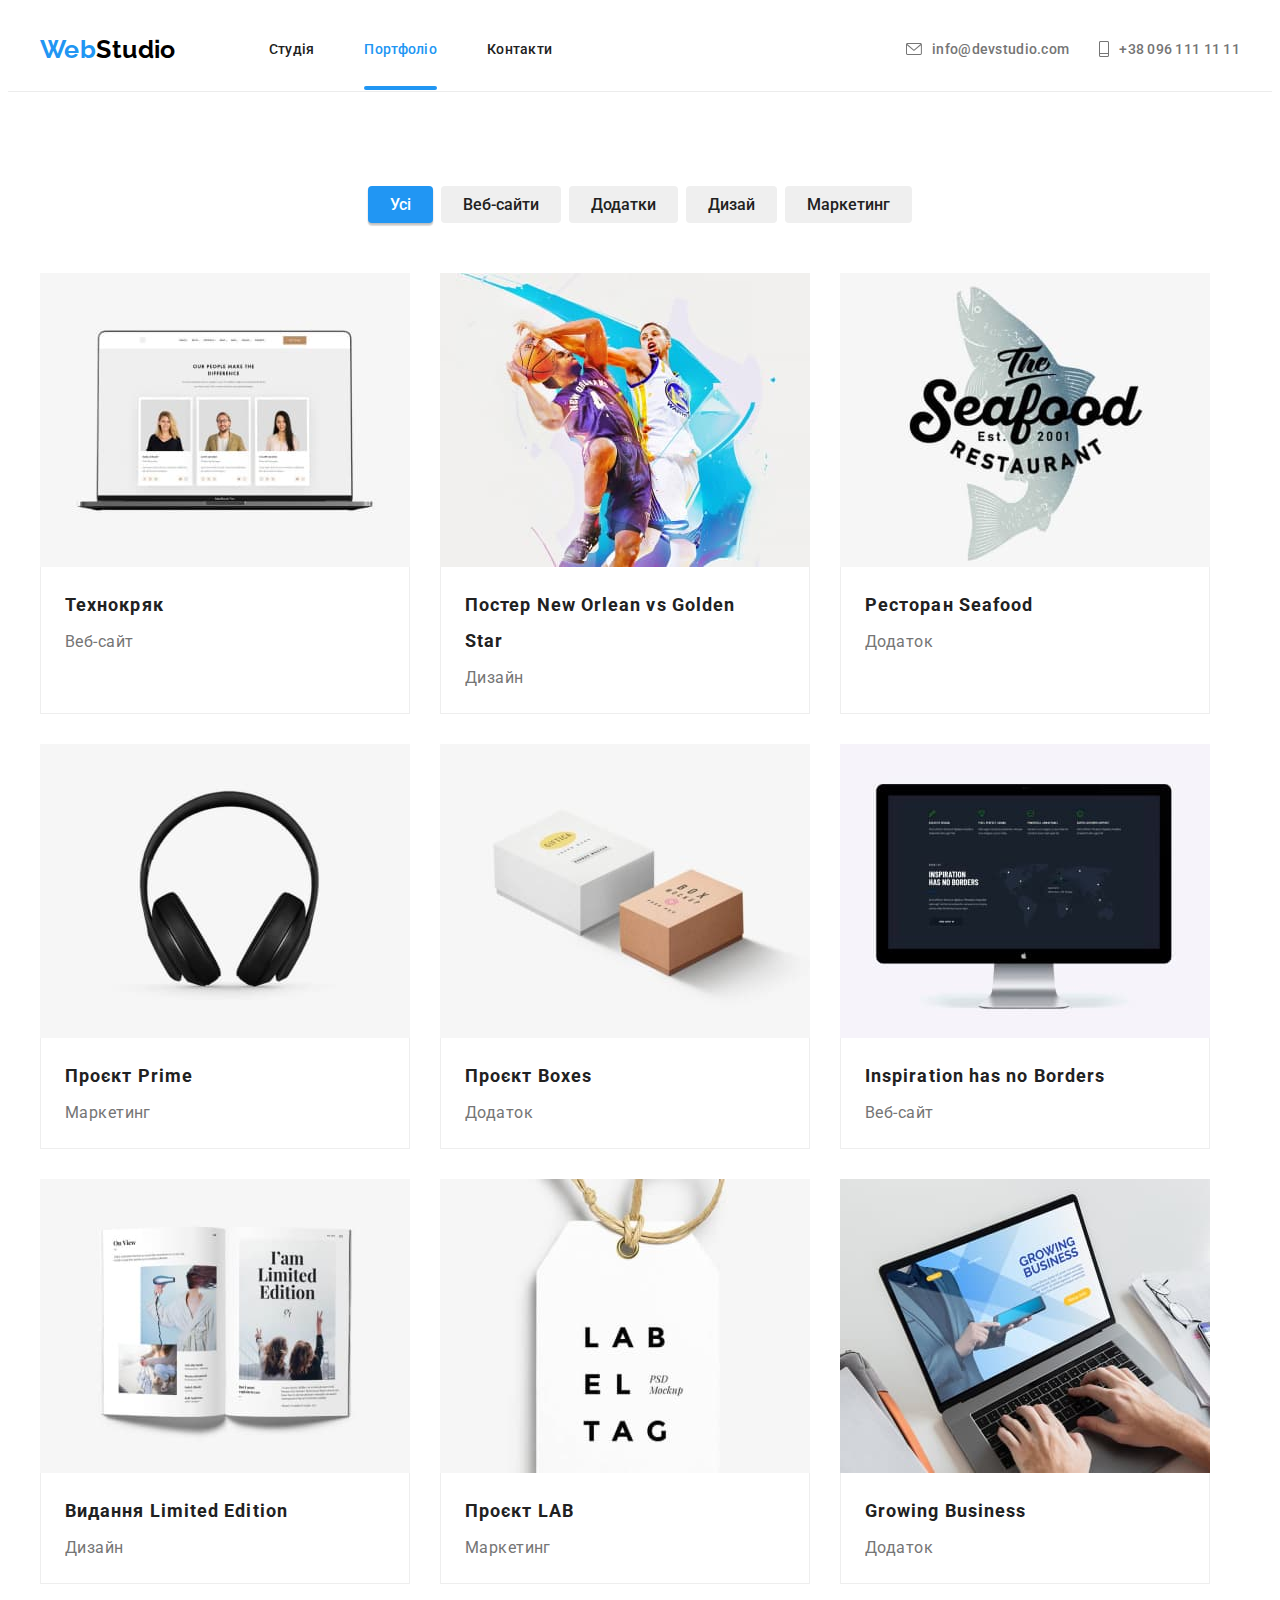
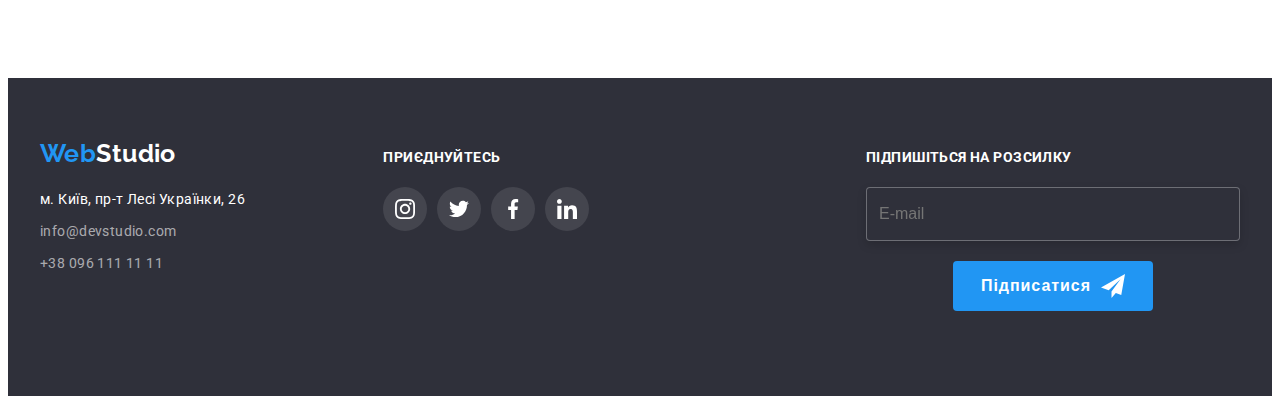
==== commit c57ef6d5: "fix02" ====
--- a/portfolio.html
+++ b/portfolio.html
@@ -38,14 +38,14 @@
         <nav class="navigatio">
           <ul class="navigation__list list">
             <li class="navigation__item">
+              <a href="index.html" class="navigation__link">Студія</a>
+            </li>
+            <li class="navigation__item">
               <a
-                href="index.html"
+                href="portfolio.html"
                 class="navigation__link navigation__link--active"
-                >Студія</a
-              >
-            </li>
-            <li class="navigation__item">
-              <a href="portfolio.html" class="navigation__link">Портфоліо</a>
+                >Портфоліо</a
+              >
             </li>
             <li class="navigation__item">
               <a href="#" class="navigation__link">Контакти</a>
